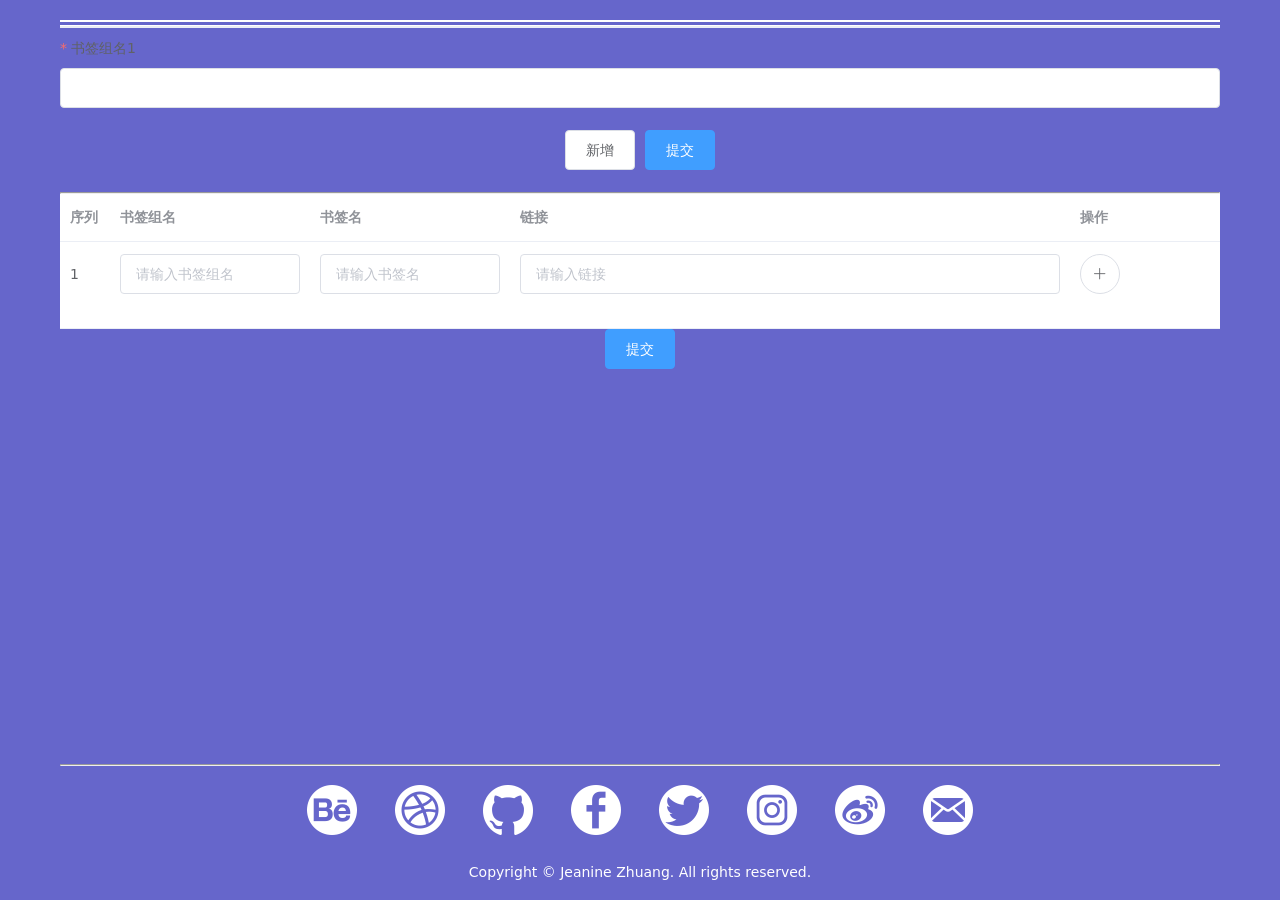
==== index.html @ 986c09df "测试" ====
<!DOCTYPE html><html lang="en"><head><meta charset="utf-8"><meta http-equiv="X-UA-Compatible" content="IE=edge"><meta name="viewport" content="width=device-width,initial-scale=1"><link rel="icon" href="/favicon.ico"><title>blog</title><link href="/assets/css/Bookmarks.e97480b1.css" rel="prefetch"><link href="/assets/css/Header.23c37bf6.css" rel="prefetch"><link href="/assets/js/Bookmarks.83405355.js" rel="prefetch"><link href="/assets/js/DRN.3aeee21d.js" rel="prefetch"><link href="/assets/js/Footer.723e4411.js" rel="prefetch"><link href="/assets/js/Header.25386e02.js" rel="prefetch"><link href="/assets/js/about.9fe8a059.js" rel="prefetch"><link href="/assets/js/home.699d8db3.js" rel="prefetch"><link href="/assets/css/app.d592777a.css" rel="preload" as="style"><link href="/assets/css/chunk-vendors.95cea058.css" rel="preload" as="style"><link href="/assets/js/app.d646a9f7.js" rel="preload" as="script"><link href="/assets/js/chunk-vendors.d3defea6.js" rel="preload" as="script"><link href="/assets/css/chunk-vendors.95cea058.css" rel="stylesheet"><link href="/assets/css/app.d592777a.css" rel="stylesheet"></head><body><noscript><strong>We're sorry but blog doesn't work properly without JavaScript enabled. Please enable it to continue.</strong></noscript><div id="app"></div><script src="/assets/js/chunk-vendors.d3defea6.js"></script><script src="/assets/js/app.d646a9f7.js"></script></body></html>
---- assets/css/Bookmarks.e97480b1.css ----
.el-collapse[data-v-10d72806] .el-collapse-item__header,.el-collapse[data-v-10d72806] .el-collapse-item__wrap{background:no-repeat}.el-collapse[data-v-10d72806] .el-collapse-item__header{color:#222;display:block;font-size:1.5em;-webkit-margin-before:1em;margin-block-start:1em;-webkit-margin-after:1em;margin-block-end:1em;-webkit-margin-start:0;margin-inline-start:0;-webkit-margin-end:0;margin-inline-end:0;font-weight:700;border-bottom:none}.bookmarks-btn[data-v-10d72806]{border:1px solid;background-color:hsla(0,0%,100%,.2);font-size:1.25em;padding:10px 20px;display:inline-block;border-radius:4px;color:#fff;transition:background-color .5s;-moz-transition:background-color .5s;-webkit-transition:background-color .5s;-o-transition:background-color .5s}.bookmarks-btn[data-v-10d72806]:hover{background-color:#ffbe6a}.bookmarks-btn[data-v-10d72806]:active{background-color:#323264}
---- assets/css/app.d592777a.css ----
*{margin:0;padding:0}body{background-color:#6666cb;text-align:center;width:1200px;margin:0 auto;font-family:Helvetica Neue,Luxi Sans,DejaVu Sans,Tahoma,Hiragino Sans GB,Microsoft Yahei,"sans-serif"}#app,.el-container,body,html{height:100%}h1{display:block;font-size:2em;padding:.67em 0;font-weight:700}h1,h3{color:#222}a{text-decoration:none;margin-left:6px;margin-right:6px}a:link,a:visited{color:#fff}a:hover{color:#6ecc52}#link{width:704px;height:68px;margin:10px auto}#h11{height:3px;border-top:2px solid #fff;border-bottom:1px solid #fff;border-left:none;border-right:none}#h22{height:2px;border:1px solid #fff;border-left:none;border-right:none;margin-top:14px;margin-bottom:0}#copyright{margin:20px auto;color:#fff;font-size:14px}#copyright,.icon{text-align:center}.icon{position:relative;float:left;margin:0 auto}.link1{background-position:-544px 0}.link1,.link1:hover{background-image:url(../../assets/img/group-link.7702bdb1.png);width:68px;height:68px;margin:0 10px}.link1:hover{background-position:-544px -68px}.link2{background-position:-68px 0}.link2,.link2:hover{background-image:url(../../assets/img/group-link.7702bdb1.png);width:68px;height:68px;margin:0 10px}.link2:hover{background-position:-68px -68px}.link3{background-position:-136px 0}.link3,.link3:hover{background-image:url(../../assets/img/group-link.7702bdb1.png);width:68px;height:68px;margin:0 10px}.link3:hover{background-position:-136px -68px}.link4{background-position:-204px 0}.link4,.link4:hover{background-image:url(../../assets/img/group-link.7702bdb1.png);width:68px;height:68px;margin:0 10px}.link4:hover{background-position:-204px -68px}.link5{background-position:-272px 0}.link5,.link5:hover{background-image:url(../../assets/img/group-link.7702bdb1.png);width:68px;height:68px;margin:0 10px}.link5:hover{background-position:-272px -68px}.link6{background-position:-340px 0}.link6,.link6:hover{background-image:url(../../assets/img/group-link.7702bdb1.png);width:68px;height:68px;margin:0 10px}.link6:hover{background-position:-340px -68px}.link7{background-position:-408px 0}.link7,.link7:hover{background-image:url(../../assets/img/group-link.7702bdb1.png);width:68px;height:68px;margin:0 10px}.link7:hover{background-position:-408px -68px}.link8{background-position:-476px 0}.link8,.link8:hover{background-image:url(../../assets/img/group-link.7702bdb1.png);width:68px;height:68px;margin:0 10px}.link8:hover{background-position:-476px -68px}#app .el-main{overflow:inherit}
---- assets/css/chunk-vendors.95cea058.css ----
.el-pagination--small .arrow.disabled,.el-table--hidden,.el-table .hidden-columns,.el-table td.is-hidden>*,.el-table th.is-hidden>*{visibility:hidden}.el-input__suffix,.el-tree.is-dragging .el-tree-node__content *{pointer-events:none}.el-dropdown .el-dropdown-selfdefine:focus:active,.el-dropdown .el-dropdown-selfdefine:focus:not(.focusing),.el-message__closeBtn:focus,.el-message__content:focus,.el-popover:focus,.el-popover:focus:active,.el-popover__reference:focus:hover,.el-popover__reference:focus:not(.focusing),.el-rate:active,.el-rate:focus,.el-tooltip:focus:hover,.el-tooltip:focus:not(.focusing),.el-upload-list__item.is-success:active,.el-upload-list__item.is-success:not(.focusing):focus{outline-width:0}@font-face{font-family:element-icons;src:url(../../assets/fonts/element-icons.535877f5.woff) format("woff"),url(../../assets/fonts/element-icons.732389de.ttf) format("truetype");font-weight:400;font-display:"auto";font-style:normal}[class*=" el-icon-"],[class^=el-icon-]{font-family:element-icons!important;speak:none;font-style:normal;font-weight:400;font-variant:normal;text-transform:none;line-height:1;vertical-align:baseline;display:inline-block;-webkit-font-smoothing:antialiased;-moz-osx-font-smoothing:grayscale}.el-icon-ice-cream-round:before{content:"\e6a0"}.el-icon-ice-cream-square:before{content:"\e6a3"}.el-icon-lollipop:before{content:"\e6a4"}.el-icon-potato-strips:before{content:"\e6a5"}.el-icon-milk-tea:before{content:"\e6a6"}.el-icon-ice-drink:before{content:"\e6a7"}.el-icon-ice-tea:before{content:"\e6a9"}.el-icon-coffee:before{content:"\e6aa"}.el-icon-orange:before{content:"\e6ab"}.el-icon-pear:before{content:"\e6ac"}.el-icon-apple:before{content:"\e6ad"}.el-icon-cherry:before{content:"\e6ae"}.el-icon-watermelon:before{content:"\e6af"}.el-icon-grape:before{content:"\e6b0"}.el-icon-refrigerator:before{content:"\e6b1"}.el-icon-goblet-square-full:before{content:"\e6b2"}.el-icon-goblet-square:before{content:"\e6b3"}.el-icon-goblet-full:before{content:"\e6b4"}.el-icon-goblet:before{content:"\e6b5"}.el-icon-cold-drink:before{content:"\e6b6"}.el-icon-coffee-cup:before{content:"\e6b8"}.el-icon-water-cup:before{content:"\e6b9"}.el-icon-hot-water:before{content:"\e6ba"}.el-icon-ice-cream:before{content:"\e6bb"}.el-icon-dessert:before{content:"\e6bc"}.el-icon-sugar:before{content:"\e6bd"}.el-icon-tableware:before{content:"\e6be"}.el-icon-burger:before{content:"\e6bf"}.el-icon-knife-fork:before{content:"\e6c1"}.el-icon-fork-spoon:before{content:"\e6c2"}.el-icon-chicken:before{content:"\e6c3"}.el-icon-food:before{content:"\e6c4"}.el-icon-dish-1:before{content:"\e6c5"}.el-icon-dish:before{content:"\e6c6"}.el-icon-moon-night:before{content:"\e6ee"}.el-icon-moon:before{content:"\e6f0"}.el-icon-cloudy-and-sunny:before{content:"\e6f1"}.el-icon-partly-cloudy:before{content:"\e6f2"}.el-icon-cloudy:before{content:"\e6f3"}.el-icon-sunny:before{content:"\e6f6"}.el-icon-sunset:before{content:"\e6f7"}.el-icon-sunrise-1:before{content:"\e6f8"}.el-icon-sunrise:before{content:"\e6f9"}.el-icon-heavy-rain:before{content:"\e6fa"}.el-icon-lightning:before{content:"\e6fb"}.el-icon-light-rain:before{content:"\e6fc"}.el-icon-wind-power:before{content:"\e6fd"}.el-icon-baseball:before{content:"\e712"}.el-icon-soccer:before{content:"\e713"}.el-icon-football:before{content:"\e715"}.el-icon-basketball:before{content:"\e716"}.el-icon-ship:before{content:"\e73f"}.el-icon-truck:before{content:"\e740"}.el-icon-bicycle:before{content:"\e741"}.el-icon-mobile-phone:before{content:"\e6d3"}.el-icon-service:before{content:"\e6d4"}.el-icon-key:before{content:"\e6e2"}.el-icon-unlock:before{content:"\e6e4"}.el-icon-lock:before{content:"\e6e5"}.el-icon-watch:before{content:"\e6fe"}.el-icon-watch-1:before{content:"\e6ff"}.el-icon-timer:before{content:"\e702"}.el-icon-alarm-clock:before{content:"\e703"}.el-icon-map-location:before{content:"\e704"}.el-icon-delete-location:before{content:"\e705"}.el-icon-add-location:before{content:"\e706"}.el-icon-location-information:before{content:"\e707"}.el-icon-location-outline:before{content:"\e708"}.el-icon-location:before{content:"\e79e"}.el-icon-place:before{content:"\e709"}.el-icon-discover:before{content:"\e70a"}.el-icon-first-aid-kit:before{content:"\e70b"}.el-icon-trophy-1:before{content:"\e70c"}.el-icon-trophy:before{content:"\e70d"}.el-icon-medal:before{content:"\e70e"}.el-icon-medal-1:before{content:"\e70f"}.el-icon-stopwatch:before{content:"\e710"}.el-icon-mic:before{content:"\e711"}.el-icon-copy-document:before{content:"\e718"}.el-icon-full-screen:before{content:"\e719"}.el-icon-switch-button:before{content:"\e71b"}.el-icon-aim:before{content:"\e71c"}.el-icon-crop:before{content:"\e71d"}.el-icon-odometer:before{content:"\e71e"}.el-icon-time:before{content:"\e71f"}.el-icon-bangzhu:before{content:"\e724"}.el-icon-close-notification:before{content:"\e726"}.el-icon-microphone:before{content:"\e727"}.el-icon-turn-off-microphone:before{content:"\e728"}.el-icon-position:before{content:"\e729"}.el-icon-postcard:before{content:"\e72a"}.el-icon-message:before{content:"\e72b"}.el-icon-chat-line-square:before{content:"\e72d"}.el-icon-chat-dot-square:before{content:"\e72e"}.el-icon-chat-dot-round:before{content:"\e72f"}.el-icon-chat-square:before{content:"\e730"}.el-icon-chat-line-round:before{content:"\e731"}.el-icon-chat-round:before{content:"\e732"}.el-icon-set-up:before{content:"\e733"}.el-icon-turn-off:before{content:"\e734"}.el-icon-open:before{content:"\e735"}.el-icon-connection:before{content:"\e736"}.el-icon-link:before{content:"\e737"}.el-icon-cpu:before{content:"\e738"}.el-icon-thumb:before{content:"\e739"}.el-icon-female:before{content:"\e73a"}.el-icon-male:before{content:"\e73b"}.el-icon-guide:before{content:"\e73c"}.el-icon-news:before{content:"\e73e"}.el-icon-price-tag:before{content:"\e744"}.el-icon-discount:before{content:"\e745"}.el-icon-wallet:before{content:"\e747"}.el-icon-coin:before{content:"\e748"}.el-icon-money:before{content:"\e749"}.el-icon-bank-card:before{content:"\e74a"}.el-icon-box:before{content:"\e74b"}.el-icon-present:before{content:"\e74c"}.el-icon-sell:before{content:"\e6d5"}.el-icon-sold-out:before{content:"\e6d6"}.el-icon-shopping-bag-2:before{content:"\e74d"}.el-icon-shopping-bag-1:before{content:"\e74e"}.el-icon-shopping-cart-2:before{content:"\e74f"}.el-icon-shopping-cart-1:before{content:"\e750"}.el-icon-shopping-cart-full:before{content:"\e751"}.el-icon-smoking:before{content:"\e752"}.el-icon-no-smoking:before{content:"\e753"}.el-icon-house:before{content:"\e754"}.el-icon-table-lamp:before{content:"\e755"}.el-icon-school:before{content:"\e756"}.el-icon-office-building:before{content:"\e757"}.el-icon-toilet-paper:before{content:"\e758"}.el-icon-notebook-2:before{content:"\e759"}.el-icon-notebook-1:before{content:"\e75a"}.el-icon-files:before{content:"\e75b"}.el-icon-collection:before{content:"\e75c"}.el-icon-receiving:before{content:"\e75d"}.el-icon-suitcase-1:before{content:"\e760"}.el-icon-suitcase:before{content:"\e761"}.el-icon-film:before{content:"\e763"}.el-icon-collection-tag:before{content:"\e765"}.el-icon-data-analysis:before{content:"\e766"}.el-icon-pie-chart:before{content:"\e767"}.el-icon-data-board:before{content:"\e768"}.el-icon-data-line:before{content:"\e76d"}.el-icon-reading:before{content:"\e769"}.el-icon-magic-stick:before{content:"\e76a"}.el-icon-coordinate:before{content:"\e76b"}.el-icon-mouse:before{content:"\e76c"}.el-icon-brush:before{content:"\e76e"}.el-icon-headset:before{content:"\e76f"}.el-icon-umbrella:before{content:"\e770"}.el-icon-scissors:before{content:"\e771"}.el-icon-mobile:before{content:"\e773"}.el-icon-attract:before{content:"\e774"}.el-icon-monitor:before{content:"\e775"}.el-icon-search:before{content:"\e778"}.el-icon-takeaway-box:before{content:"\e77a"}.el-icon-paperclip:before{content:"\e77d"}.el-icon-printer:before{content:"\e77e"}.el-icon-document-add:before{content:"\e782"}.el-icon-document:before{content:"\e785"}.el-icon-document-checked:before{content:"\e786"}.el-icon-document-copy:before{content:"\e787"}.el-icon-document-delete:before{content:"\e788"}.el-icon-document-remove:before{content:"\e789"}.el-icon-tickets:before{content:"\e78b"}.el-icon-folder-checked:before{content:"\e77f"}.el-icon-folder-delete:before{content:"\e780"}.el-icon-folder-remove:before{content:"\e781"}.el-icon-folder-add:before{content:"\e783"}.el-icon-folder-opened:before{content:"\e784"}.el-icon-folder:before{content:"\e78a"}.el-icon-edit-outline:before{content:"\e764"}.el-icon-edit:before{content:"\e78c"}.el-icon-date:before{content:"\e78e"}.el-icon-c-scale-to-original:before{content:"\e7c6"}.el-icon-view:before{content:"\e6ce"}.el-icon-loading:before{content:"\e6cf"}.el-icon-rank:before{content:"\e6d1"}.el-icon-sort-down:before{content:"\e7c4"}.el-icon-sort-up:before{content:"\e7c5"}.el-icon-sort:before{content:"\e6d2"}.el-icon-finished:before{content:"\e6cd"}.el-icon-refresh-left:before{content:"\e6c7"}.el-icon-refresh-right:before{content:"\e6c8"}.el-icon-refresh:before{content:"\e6d0"}.el-icon-video-play:before{content:"\e7c0"}.el-icon-video-pause:before{content:"\e7c1"}.el-icon-d-arrow-right:before{content:"\e6dc"}.el-icon-d-arrow-left:before{content:"\e6dd"}.el-icon-arrow-up:before{content:"\e6e1"}.el-icon-arrow-down:before{content:"\e6df"}.el-icon-arrow-right:before{content:"\e6e0"}.el-icon-arrow-left:before{content:"\e6de"}.el-icon-top-right:before{content:"\e6e7"}.el-icon-top-left:before{content:"\e6e8"}.el-icon-top:before{content:"\e6e6"}.el-icon-bottom:before{content:"\e6eb"}.el-icon-right:before{content:"\e6e9"}.el-icon-back:before{content:"\e6ea"}.el-icon-bottom-right:before{content:"\e6ec"}.el-icon-bottom-left:before{content:"\e6ed"}.el-icon-caret-top:before{content:"\e78f"}.el-icon-caret-bottom:before{content:"\e790"}.el-icon-caret-right:before{content:"\e791"}.el-icon-caret-left:before{content:"\e792"}.el-icon-d-caret:before{content:"\e79a"}.el-icon-share:before{content:"\e793"}.el-icon-menu:before{content:"\e798"}.el-icon-s-grid:before{content:"\e7a6"}.el-icon-s-check:before{content:"\e7a7"}.el-icon-s-data:before{content:"\e7a8"}.el-icon-s-opportunity:before{content:"\e7aa"}.el-icon-s-custom:before{content:"\e7ab"}.el-icon-s-claim:before{content:"\e7ad"}.el-icon-s-finance:before{content:"\e7ae"}.el-icon-s-comment:before{content:"\e7af"}.el-icon-s-flag:before{content:"\e7b0"}.el-icon-s-marketing:before{content:"\e7b1"}.el-icon-s-shop:before{content:"\e7b4"}.el-icon-s-open:before{content:"\e7b5"}.el-icon-s-management:before{content:"\e7b6"}.el-icon-s-ticket:before{content:"\e7b7"}.el-icon-s-release:before{content:"\e7b8"}.el-icon-s-home:before{content:"\e7b9"}.el-icon-s-promotion:before{content:"\e7ba"}.el-icon-s-operation:before{content:"\e7bb"}.el-icon-s-unfold:before{content:"\e7bc"}.el-icon-s-fold:before{content:"\e7a9"}.el-icon-s-platform:before{content:"\e7bd"}.el-icon-s-order:before{content:"\e7be"}.el-icon-s-cooperation:before{content:"\e7bf"}.el-icon-bell:before{content:"\e725"}.el-icon-message-solid:before{content:"\e799"}.el-icon-video-camera:before{content:"\e772"}.el-icon-video-camera-solid:before{content:"\e796"}.el-icon-camera:before{content:"\e779"}.el-icon-camera-solid:before{content:"\e79b"}.el-icon-download:before{content:"\e77c"}.el-icon-upload2:before{content:"\e77b"}.el-icon-upload:before{content:"\e7c3"}.el-icon-picture-outline-round:before{content:"\e75f"}.el-icon-picture-outline:before{content:"\e75e"}.el-icon-picture:before{content:"\e79f"}.el-icon-close:before{content:"\e6db"}.el-icon-check:before{content:"\e6da"}.el-icon-plus:before{content:"\e6d9"}.el-icon-minus:before{content:"\e6d8"}.el-icon-help:before{content:"\e73d"}.el-icon-s-help:before{content:"\e7b3"}.el-icon-circle-close:before{content:"\e78d"}.el-icon-circle-check:before{content:"\e720"}.el-icon-circle-plus-outline:before{content:"\e723"}.el-icon-remove-outline:before{content:"\e722"}.el-icon-zoom-out:before{content:"\e776"}.el-icon-zoom-in:before{content:"\e777"}.el-icon-error:before{content:"\e79d"}.el-icon-success:before{content:"\e79c"}.el-icon-circle-plus:before{content:"\e7a0"}.el-icon-remove:before{content:"\e7a2"}.el-icon-info:before{content:"\e7a1"}.el-icon-question:before{content:"\e7a4"}.el-icon-warning-outline:before{content:"\e6c9"}.el-icon-warning:before{content:"\e7a3"}.el-icon-goods:before{content:"\e7c2"}.el-icon-s-goods:before{content:"\e7b2"}.el-icon-star-off:before{content:"\e717"}.el-icon-star-on:before{content:"\e797"}.el-icon-more-outline:before{content:"\e6cc"}.el-icon-more:before{content:"\e794"}.el-icon-phone-outline:before{content:"\e6cb"}.el-icon-phone:before{content:"\e795"}.el-icon-user:before{content:"\e6e3"}.el-icon-user-solid:before{content:"\e7a5"}.el-icon-setting:before{content:"\e6ca"}.el-icon-s-tools:before{content:"\e7ac"}.el-icon-delete:before{content:"\e6d7"}.el-icon-delete-solid:before{content:"\e7c9"}.el-icon-eleme:before{content:"\e7c7"}.el-icon-platform-eleme:before{content:"\e7ca"}.el-icon-loading{-webkit-animation:rotating 2s linear infinite;animation:rotating 2s linear infinite}.el-icon--right{margin-left:5px}.el-icon--left{margin-right:5px}@-webkit-keyframes rotating{0%{transform:rotate(0)}to{transform:rotate(1turn)}}@keyframes rotating{0%{transform:rotate(0)}to{transform:rotate(1turn)}}.el-pagination{white-space:nowrap;padding:2px 5px;color:#303133;font-weight:700}.el-pagination:after,.el-pagination:before{display:table;content:""}.el-pagination:after{clear:both}.el-pagination button,.el-pagination span:not([class*=suffix]){display:inline-block;font-size:13px;min-width:35.5px;height:28px;line-height:28px;vertical-align:top;box-sizing:border-box}.el-pagination .el-input__inner{text-align:center;-moz-appearance:textfield;line-height:normal}.el-pagination .el-input__suffix{right:0;transform:scale(.8)}.el-pagination .el-select .el-input{width:100px;margin:0 5px}.el-pagination .el-select .el-input .el-input__inner{padding-right:25px;border-radius:3px}.el-pagination button{border:none;padding:0 6px;background:0 0}.el-pagination button:focus{outline:0}.el-pagination button:hover{color:#409eff}.el-pagination button:disabled{color:#c0c4cc;background-color:#fff;cursor:not-allowed}.el-pagination .btn-next,.el-pagination .btn-prev{background:50% no-repeat #fff;background-size:16px;cursor:pointer;margin:0;color:#303133}.el-pagination .btn-next .el-icon,.el-pagination .btn-prev .el-icon{display:block;font-size:12px;font-weight:700}.el-pagination .btn-prev{padding-right:12px}.el-pagination .btn-next{padding-left:12px}.el-pagination .el-pager li.disabled{color:#c0c4cc;cursor:not-allowed}.el-pager li,.el-pager li.btn-quicknext:hover,.el-pager li.btn-quickprev:hover{cursor:pointer}.el-pagination--small .btn-next,.el-pagination--small .btn-prev,.el-pagination--small .el-pager li,.el-pagination--small .el-pager li.btn-quicknext,.el-pagination--small .el-pager li.btn-quickprev,.el-pagination--small .el-pager li:last-child{border-color:transparent;font-size:12px;line-height:22px;height:22px;min-width:22px}.el-pagination--small .more:before,.el-pagination--small li.more:before{line-height:24px}.el-pagination--small button,.el-pagination--small span:not([class*=suffix]){height:22px;line-height:22px}.el-pagination--small .el-pagination__editor,.el-pagination--small .el-pagination__editor.el-input .el-input__inner{height:22px}.el-pagination__sizes{margin:0 10px 0 0;font-weight:400;color:#606266}.el-pagination__sizes .el-input .el-input__inner{font-size:13px;padding-left:8px}.el-pagination__sizes .el-input .el-input__inner:hover{border-color:#409eff}.el-pagination__total{margin-right:10px;font-weight:400;color:#606266}.el-pagination__jump{margin-left:24px;font-weight:400;color:#606266}.el-pagination__jump .el-input__inner{padding:0 3px}.el-pagination__rightwrapper{float:right}.el-pagination__editor{line-height:18px;padding:0 2px;height:28px;text-align:center;margin:0 2px;box-sizing:border-box;border-radius:3px}.el-pager,.el-pagination.is-background .btn-next,.el-pagination.is-background .btn-prev{padding:0}.el-pagination__editor.el-input{width:50px}.el-pagination__editor.el-input .el-input__inner{height:28px}.el-pagination__editor .el-input__inner::-webkit-inner-spin-button,.el-pagination__editor .el-input__inner::-webkit-outer-spin-button{-webkit-appearance:none;margin:0}.el-pagination.is-background .btn-next,.el-pagination.is-background .btn-prev,.el-pagination.is-background .el-pager li{margin:0 5px;background-color:#f4f4f5;color:#606266;min-width:30px;border-radius:2px}.el-pagination.is-background .btn-next.disabled,.el-pagination.is-background .btn-next:disabled,.el-pagination.is-background .btn-prev.disabled,.el-pagination.is-background .btn-prev:disabled,.el-pagination.is-background .el-pager li.disabled{color:#c0c4cc}.el-pagination.is-background .el-pager li:not(.disabled):hover{color:#409eff}.el-pagination.is-background .el-pager li:not(.disabled).active{background-color:#409eff;color:#fff}.el-dialog,.el-pager li{background:#fff;-webkit-box-sizing:border-box}.el-pagination.is-background.el-pagination--small .btn-next,.el-pagination.is-background.el-pagination--small .btn-prev,.el-pagination.is-background.el-pagination--small .el-pager li{margin:0 3px;min-width:22px}.el-pager,.el-pager li{vertical-align:top;margin:0;display:inline-block}.el-pager{-ms-user-select:none;user-select:none;list-style:none;font-size:0}.el-date-table,.el-pager,.el-table th{-webkit-user-select:none;-moz-user-select:none}.el-pager .more:before{line-height:30px}.el-pager li{padding:0 4px;font-size:13px;min-width:35.5px;height:28px;line-height:28px;box-sizing:border-box;text-align:center}.el-menu--collapse .el-menu .el-submenu,.el-menu--popup{min-width:200px}.el-pager li.btn-quicknext,.el-pager li.btn-quickprev{line-height:28px;color:#303133}.el-pager li.btn-quicknext.disabled,.el-pager li.btn-quickprev.disabled{color:#c0c4cc}.el-pager li.active+li{border-left:0}.el-pager li:hover{color:#409eff}.el-pager li.active{color:#409eff;cursor:default}@-webkit-keyframes v-modal-in{0%{opacity:0}}@-webkit-keyframes v-modal-out{to{opacity:0}}.el-dialog{position:relative;margin:0 auto 50px;border-radius:2px;box-shadow:0 1px 3px rgba(0,0,0,.3);box-sizing:border-box;width:50%}.el-dialog.is-fullscreen{width:100%;margin-top:0;margin-bottom:0;height:100%;overflow:auto}.el-dialog__wrapper{position:fixed;top:0;right:0;bottom:0;left:0;overflow:auto;margin:0}.el-dialog__header{padding:20px 20px 10px}.el-dialog__headerbtn{position:absolute;top:20px;right:20px;padding:0;background:0 0;border:none;outline:0;cursor:pointer;font-size:16px}.el-dialog__headerbtn .el-dialog__close{color:#909399}.el-dialog__headerbtn:focus .el-dialog__close,.el-dialog__headerbtn:hover .el-dialog__close{color:#409eff}.el-dialog__title{line-height:24px;font-size:18px;color:#303133}.el-dialog__body{padding:30px 20px;color:#606266;font-size:14px;word-break:break-all}.el-dialog__footer{padding:10px 20px 20px;text-align:right;box-sizing:border-box}.el-dialog--center{text-align:center}.el-dialog--center .el-dialog__body{text-align:initial;padding:25px 25px 30px}.el-dialog--center .el-dialog__footer{text-align:inherit}.dialog-fade-enter-active{-webkit-animation:dialog-fade-in .3s;animation:dialog-fade-in .3s}.dialog-fade-leave-active{-webkit-animation:dialog-fade-out .3s;animation:dialog-fade-out .3s}@-webkit-keyframes dialog-fade-in{0%{transform:translate3d(0,-20px,0);opacity:0}to{transform:translateZ(0);opacity:1}}@keyframes dialog-fade-in{0%{transform:translate3d(0,-20px,0);opacity:0}to{transform:translateZ(0);opacity:1}}@-webkit-keyframes dialog-fade-out{0%{transform:translateZ(0);opacity:1}to{transform:translate3d(0,-20px,0);opacity:0}}@keyframes dialog-fade-out{0%{transform:translateZ(0);opacity:1}to{transform:translate3d(0,-20px,0);opacity:0}}.el-autocomplete{position:relative;display:inline-block}.el-autocomplete-suggestion{margin:5px 0;box-shadow:0 2px 12px 0 rgba(0,0,0,.1);border-radius:4px;border:1px solid #e4e7ed;box-sizing:border-box;background-color:#fff}.el-dropdown-menu,.el-menu--collapse .el-submenu .el-menu{z-index:10;-webkit-box-shadow:0 2px 12px 0 rgba(0,0,0,.1)}.el-autocomplete-suggestion__wrap{max-height:280px;padding:10px 0;box-sizing:border-box}.el-autocomplete-suggestion__list{margin:0;padding:0}.el-autocomplete-suggestion li{padding:0 20px;margin:0;line-height:34px;cursor:pointer;color:#606266;font-size:14px;list-style:none;white-space:nowrap;overflow:hidden;text-overflow:ellipsis}.el-autocomplete-suggestion li.highlighted,.el-autocomplete-suggestion li:hover{background-color:#f5f7fa}.el-autocomplete-suggestion li.divider{margin-top:6px;border-top:1px solid #000}.el-autocomplete-suggestion li.divider:last-child{margin-bottom:-6px}.el-autocomplete-suggestion.is-loading li{text-align:center;height:100px;line-height:100px;font-size:20px;color:#999}.el-autocomplete-suggestion.is-loading li:after{display:inline-block;content:"";height:100%;vertical-align:middle}.el-autocomplete-suggestion.is-loading li:hover{background-color:#fff}.el-autocomplete-suggestion.is-loading .el-icon-loading{vertical-align:middle}.el-dropdown{display:inline-block;position:relative;color:#606266;font-size:14px}.el-dropdown .el-button-group{display:block}.el-dropdown .el-button-group .el-button{float:none}.el-dropdown .el-dropdown__caret-button{padding-left:5px;padding-right:5px;position:relative;border-left:none}.el-dropdown .el-dropdown__caret-button:before{content:"";position:absolute;display:block;width:1px;top:5px;bottom:5px;left:0;background:hsla(0,0%,100%,.5)}.el-dropdown .el-dropdown__caret-button.el-button--default:before{background:rgba(220,223,230,.5)}.el-dropdown .el-dropdown__caret-button:hover:before{top:0;bottom:0}.el-dropdown .el-dropdown__caret-button .el-dropdown__icon{padding-left:0}.el-dropdown__icon{font-size:12px;margin:0 3px}.el-dropdown-menu{position:absolute;top:0;left:0;padding:10px 0;margin:5px 0;background-color:#fff;border:1px solid #ebeef5;border-radius:4px;box-shadow:0 2px 12px 0 rgba(0,0,0,.1)}.el-dropdown-menu__item{list-style:none;line-height:36px;padding:0 20px;margin:0;font-size:14px;color:#606266;cursor:pointer;outline:0}.el-dropdown-menu__item:focus,.el-dropdown-menu__item:not(.is-disabled):hover{background-color:#ecf5ff;color:#66b1ff}.el-dropdown-menu__item i{margin-right:5px}.el-dropdown-menu__item--divided{position:relative;margin-top:6px;border-top:1px solid #ebeef5}.el-dropdown-menu__item--divided:before{content:"";height:6px;display:block;margin:0 -20px;background-color:#fff}.el-dropdown-menu__item.is-disabled{cursor:default;color:#bbb;pointer-events:none}.el-dropdown-menu--medium{padding:6px 0}.el-dropdown-menu--medium .el-dropdown-menu__item{line-height:30px;padding:0 17px;font-size:14px}.el-dropdown-menu--medium .el-dropdown-menu__item.el-dropdown-menu__item--divided{margin-top:6px}.el-dropdown-menu--medium .el-dropdown-menu__item.el-dropdown-menu__item--divided:before{height:6px;margin:0 -17px}.el-dropdown-menu--small{padding:6px 0}.el-dropdown-menu--small .el-dropdown-menu__item{line-height:27px;padding:0 15px;font-size:13px}.el-dropdown-menu--small .el-dropdown-menu__item.el-dropdown-menu__item--divided{margin-top:4px}.el-dropdown-menu--small .el-dropdown-menu__item.el-dropdown-menu__item--divided:before{height:4px;margin:0 -15px}.el-dropdown-menu--mini{padding:3px 0}.el-dropdown-menu--mini .el-dropdown-menu__item{line-height:24px;padding:0 10px;font-size:12px}.el-dropdown-menu--mini .el-dropdown-menu__item.el-dropdown-menu__item--divided{margin-top:3px}.el-dropdown-menu--mini .el-dropdown-menu__item.el-dropdown-menu__item--divided:before{height:3px;margin:0 -10px}.el-menu{border-right:1px solid #e6e6e6;list-style:none;position:relative;margin:0;padding-left:0}.el-menu,.el-menu--horizontal>.el-menu-item:not(.is-disabled):focus,.el-menu--horizontal>.el-menu-item:not(.is-disabled):hover,.el-menu--horizontal>.el-submenu .el-submenu__title:hover{background-color:#fff}.el-menu:after,.el-menu:before{display:table;content:""}.el-menu:after{clear:both}.el-menu.el-menu--horizontal{border-bottom:1px solid #e6e6e6}.el-menu--horizontal{border-right:none}.el-menu--horizontal>.el-menu-item{float:left;height:60px;line-height:60px;margin:0;border-bottom:2px solid transparent;color:#909399}.el-menu--horizontal>.el-menu-item a,.el-menu--horizontal>.el-menu-item a:hover{color:inherit}.el-menu--horizontal>.el-submenu{float:left}.el-menu--horizontal>.el-submenu:focus,.el-menu--horizontal>.el-submenu:hover{outline:0}.el-menu--horizontal>.el-submenu:focus .el-submenu__title,.el-menu--horizontal>.el-submenu:hover .el-submenu__title{color:#303133}.el-menu--horizontal>.el-submenu.is-active .el-submenu__title{border-bottom:2px solid #409eff;color:#303133}.el-menu--horizontal>.el-submenu .el-submenu__title{height:60px;line-height:60px;border-bottom:2px solid transparent;color:#909399}.el-menu--horizontal>.el-submenu .el-submenu__icon-arrow{position:static;vertical-align:middle;margin-left:8px;margin-top:-3px}.el-menu--horizontal .el-menu .el-menu-item,.el-menu--horizontal .el-menu .el-submenu__title{background-color:#fff;float:none;height:36px;line-height:36px;padding:0 10px;color:#909399}.el-menu--horizontal .el-menu .el-menu-item.is-active,.el-menu--horizontal .el-menu .el-submenu.is-active>.el-submenu__title{color:#303133}.el-menu--horizontal .el-menu-item:not(.is-disabled):focus,.el-menu--horizontal .el-menu-item:not(.is-disabled):hover{outline:0;color:#303133}.el-menu--horizontal>.el-menu-item.is-active{border-bottom:2px solid #409eff;color:#303133}.el-menu--collapse{width:64px}.el-menu--collapse>.el-menu-item [class^=el-icon-],.el-menu--collapse>.el-submenu>.el-submenu__title [class^=el-icon-]{margin:0;vertical-align:middle;width:24px;text-align:center}.el-menu--collapse>.el-menu-item .el-submenu__icon-arrow,.el-menu--collapse>.el-submenu>.el-submenu__title .el-submenu__icon-arrow{display:none}.el-menu--collapse>.el-menu-item span,.el-menu--collapse>.el-submenu>.el-submenu__title span{height:0;width:0;overflow:hidden;visibility:hidden;display:inline-block}.el-menu--collapse>.el-menu-item.is-active i{color:inherit}.el-menu--collapse .el-submenu{position:relative}.el-menu--collapse .el-submenu .el-menu{position:absolute;margin-left:5px;top:0;left:100%;border:1px solid #e4e7ed;border-radius:2px;box-shadow:0 2px 12px 0 rgba(0,0,0,.1)}.el-menu-item,.el-submenu__title{height:56px;line-height:56px;position:relative;-webkit-box-sizing:border-box;white-space:nowrap;list-style:none}.el-menu--collapse .el-submenu.is-opened>.el-submenu__title .el-submenu__icon-arrow{transform:none}.el-menu--popup{z-index:100;border:none;padding:5px 0;border-radius:2px;box-shadow:0 2px 12px 0 rgba(0,0,0,.1)}.el-menu--popup-bottom-start{margin-top:5px}.el-menu--popup-right-start{margin-left:5px;margin-right:5px}.el-menu-item{font-size:14px;color:#303133;padding:0 20px;cursor:pointer;transition:border-color .3s,background-color .3s,color .3s;box-sizing:border-box}.el-menu-item *{vertical-align:middle}.el-menu-item i{color:#909399}.el-menu-item:focus,.el-menu-item:hover{outline:0;background-color:#ecf5ff}.el-menu-item.is-disabled{opacity:.25;cursor:not-allowed;background:0 0!important}.el-menu-item [class^=el-icon-]{margin-right:5px;width:24px;text-align:center;font-size:18px;vertical-align:middle}.el-menu-item.is-active{color:#409eff}.el-menu-item.is-active i{color:inherit}.el-submenu{list-style:none;margin:0;padding-left:0}.el-submenu__title{font-size:14px;color:#303133;padding:0 20px;cursor:pointer;transition:border-color .3s,background-color .3s,color .3s;box-sizing:border-box}.el-submenu__title *{vertical-align:middle}.el-submenu__title i{color:#909399}.el-submenu__title:focus,.el-submenu__title:hover{outline:0;background-color:#ecf5ff}.el-submenu__title.is-disabled{opacity:.25;cursor:not-allowed;background:0 0!important}.el-submenu__title:hover{background-color:#ecf5ff}.el-submenu .el-menu{border:none}.el-submenu .el-menu-item{height:50px;line-height:50px;padding:0 45px;min-width:200px}.el-submenu__icon-arrow{position:absolute;top:50%;right:20px;margin-top:-7px;transition:transform .3s;font-size:12px}.el-submenu.is-active .el-submenu__title{border-bottom-color:#409eff}.el-submenu.is-opened>.el-submenu__title .el-submenu__icon-arrow{transform:rotate(180deg)}.el-submenu.is-disabled .el-menu-item,.el-submenu.is-disabled .el-submenu__title{opacity:.25;cursor:not-allowed;background:0 0!important}.el-submenu [class^=el-icon-]{vertical-align:middle;margin-right:5px;width:24px;text-align:center;font-size:18px}.el-menu-item-group>ul{padding:0}.el-menu-item-group__title{padding:7px 0 7px 20px;line-height:normal;font-size:12px;color:#909399}.el-radio-button__inner,.el-radio-group{display:inline-block;line-height:1;vertical-align:middle}.horizontal-collapse-transition .el-submenu__title .el-submenu__icon-arrow{transition:.2s;opacity:0}.el-radio-group{font-size:0}.el-radio-button{position:relative;display:inline-block;outline:0}.el-radio-button__inner{white-space:nowrap;background:#fff;border:1px solid #dcdfe6;font-weight:500;border-left:0;color:#606266;-webkit-appearance:none;text-align:center;box-sizing:border-box;outline:0;margin:0;position:relative;cursor:pointer;transition:all .3s cubic-bezier(.645,.045,.355,1);padding:12px 20px;font-size:14px;border-radius:0}.el-radio-button__inner.is-round{padding:12px 20px}.el-radio-button__inner:hover{color:#409eff}.el-radio-button__inner [class*=el-icon-]{line-height:.9}.el-radio-button__inner [class*=el-icon-]+span{margin-left:5px}.el-radio-button:first-child .el-radio-button__inner{border-left:1px solid #dcdfe6;border-radius:4px 0 0 4px;box-shadow:none!important}.el-radio-button__orig-radio{opacity:0;outline:0;position:absolute;z-index:-1}.el-radio-button__orig-radio:checked+.el-radio-button__inner{color:#fff;background-color:#409eff;border-color:#409eff;box-shadow:-1px 0 0 0 #409eff}.el-radio-button__orig-radio:disabled+.el-radio-button__inner{color:#c0c4cc;cursor:not-allowed;background-image:none;background-color:#fff;border-color:#ebeef5;box-shadow:none}.el-radio-button__orig-radio:disabled:checked+.el-radio-button__inner{background-color:#f2f6fc}.el-radio-button:last-child .el-radio-button__inner{border-radius:0 4px 4px 0}.el-popover,.el-radio-button:first-child:last-child .el-radio-button__inner{border-radius:4px}.el-radio-button--medium .el-radio-button__inner{padding:10px 20px;font-size:14px;border-radius:0}.el-radio-button--medium .el-radio-button__inner.is-round{padding:10px 20px}.el-radio-button--small .el-radio-button__inner{padding:9px 15px;font-size:12px;border-radius:0}.el-radio-button--small .el-radio-button__inner.is-round{padding:9px 15px}.el-radio-button--mini .el-radio-button__inner{padding:7px 15px;font-size:12px;border-radius:0}.el-radio-button--mini .el-radio-button__inner.is-round{padding:7px 15px}.el-radio-button:focus:not(.is-focus):not(:active):not(.is-disabled){box-shadow:0 0 2px 2px #409eff}.el-switch{display:inline-flex;align-items:center;position:relative;font-size:14px;line-height:20px;height:20px;vertical-align:middle}.el-switch__core,.el-switch__label{display:inline-block;cursor:pointer}.el-switch.is-disabled .el-switch__core,.el-switch.is-disabled .el-switch__label{cursor:not-allowed}.el-switch__label{transition:.2s;height:20px;font-size:14px;font-weight:500;vertical-align:middle;color:#303133}.el-switch__label.is-active{color:#409eff}.el-switch__label--left{margin-right:10px}.el-switch__label--right{margin-left:10px}.el-switch__label *{line-height:1;font-size:14px;display:inline-block}.el-switch__input{position:absolute;width:0;height:0;opacity:0;margin:0}.el-switch__core{margin:0;position:relative;width:40px;height:20px;border:1px solid #dcdfe6;outline:0;border-radius:10px;box-sizing:border-box;background:#dcdfe6;transition:border-color .3s,background-color .3s;vertical-align:middle}.el-switch__core:after{content:"";position:absolute;top:1px;left:1px;border-radius:100%;transition:all .3s;width:16px;height:16px;background-color:#fff}.el-switch.is-checked .el-switch__core{border-color:#409eff;background-color:#409eff}.el-switch.is-checked .el-switch__core:after{left:100%;margin-left:-17px}.el-switch.is-disabled{opacity:.6}.el-switch--wide .el-switch__label.el-switch__label--left span{left:10px}.el-switch--wide .el-switch__label.el-switch__label--right span{right:10px}.el-switch .label-fade-enter,.el-switch .label-fade-leave-active{opacity:0}.el-select-dropdown{position:absolute;z-index:1001;border:1px solid #e4e7ed;border-radius:4px;background-color:#fff;box-shadow:0 2px 12px 0 rgba(0,0,0,.1);box-sizing:border-box;margin:5px 0}.el-select-dropdown.is-multiple .el-select-dropdown__item.selected{color:#409eff;background-color:#fff}.el-select-dropdown.is-multiple .el-select-dropdown__item.selected.hover{background-color:#f5f7fa}.el-select-dropdown.is-multiple .el-select-dropdown__item.selected:after{position:absolute;right:20px;font-family:element-icons;content:"\e6da";font-size:12px;font-weight:700;-webkit-font-smoothing:antialiased;-moz-osx-font-smoothing:grayscale}.el-select-dropdown .el-scrollbar.is-empty .el-select-dropdown__list{padding:0}.el-select-dropdown__empty{padding:10px 0;margin:0;text-align:center;color:#999;font-size:14px}.el-select-dropdown__wrap{max-height:274px}.el-select-dropdown__list{list-style:none;padding:6px 0;margin:0;box-sizing:border-box}.el-select-dropdown__item{font-size:14px;padding:0 20px;position:relative;white-space:nowrap;overflow:hidden;text-overflow:ellipsis;color:#606266;height:34px;line-height:34px;box-sizing:border-box;cursor:pointer}.el-select-dropdown__item.is-disabled{color:#c0c4cc;cursor:not-allowed}.el-select-dropdown__item.is-disabled:hover{background-color:#fff}.el-select-dropdown__item.hover,.el-select-dropdown__item:hover{background-color:#f5f7fa}.el-select-dropdown__item.selected{color:#409eff;font-weight:700}.el-select-group{margin:0;padding:0}.el-select-group__wrap{position:relative;list-style:none;margin:0;padding:0}.el-select-group__wrap:not(:last-of-type){padding-bottom:24px}.el-select-group__wrap:not(:last-of-type):after{content:"";position:absolute;display:block;left:20px;right:20px;bottom:12px;height:1px;background:#e4e7ed}.el-select-group__title{padding-left:20px;font-size:12px;color:#909399;line-height:30px}.el-select-group .el-select-dropdown__item{padding-left:20px}.el-select{display:inline-block;position:relative}.el-select .el-select__tags>span{display:contents}.el-select:hover .el-input__inner{border-color:#c0c4cc}.el-select .el-input__inner{cursor:pointer;padding-right:35px}.el-select .el-input__inner:focus{border-color:#409eff}.el-select .el-input .el-select__caret{color:#c0c4cc;font-size:14px;transition:transform .3s;transform:rotate(180deg);cursor:pointer}.el-select .el-input .el-select__caret.is-reverse{transform:rotate(0)}.el-select .el-input .el-select__caret.is-show-close{font-size:14px;text-align:center;transform:rotate(180deg);border-radius:100%;color:#c0c4cc;transition:color .2s cubic-bezier(.645,.045,.355,1)}.el-select .el-input .el-select__caret.is-show-close:hover{color:#909399}.el-select .el-input.is-disabled .el-input__inner{cursor:not-allowed}.el-select .el-input.is-disabled .el-input__inner:hover{border-color:#e4e7ed}.el-select .el-input.is-focus .el-input__inner{border-color:#409eff}.el-select>.el-input{display:block}.el-select__input{border:none;outline:0;padding:0;margin-left:15px;color:#666;font-size:14px;-webkit-appearance:none;-moz-appearance:none;appearance:none;height:28px;background-color:transparent}.el-select__input.is-mini{height:14px}.el-select__close{cursor:pointer;position:absolute;top:8px;z-index:1000;right:25px;color:#c0c4cc;line-height:18px;font-size:14px}.el-select__close:hover{color:#909399}.el-select__tags{position:absolute;line-height:normal;white-space:normal;z-index:1;top:50%;transform:translateY(-50%);display:flex;align-items:center;flex-wrap:wrap}.el-select .el-tag__close{margin-top:-2px}.el-select .el-tag{box-sizing:border-box;border-color:transparent;margin:2px 0 2px 6px;background-color:#f0f2f5}.el-select .el-tag__close.el-icon-close{background-color:#c0c4cc;right:-7px;top:0;color:#fff}.el-select .el-tag__close.el-icon-close:hover{background-color:#909399}.el-table,.el-table__expanded-cell{background-color:#fff}.el-select .el-tag__close.el-icon-close:before{display:block;transform:translateY(.5px)}.el-table{position:relative;overflow:hidden;box-sizing:border-box;flex:1;width:100%;max-width:100%;font-size:14px;color:#606266}.el-table--mini,.el-table--small,.el-table__expand-icon{font-size:12px}.el-table__empty-block{min-height:60px;text-align:center;width:100%;display:flex;justify-content:center;align-items:center}.el-table__empty-text{line-height:60px;width:50%;color:#909399}.el-table__expand-column .cell{padding:0;text-align:center}.el-table__expand-icon{position:relative;cursor:pointer;color:#666;transition:transform .2s ease-in-out;height:20px}.el-table__expand-icon--expanded{transform:rotate(90deg)}.el-table__expand-icon>.el-icon{position:absolute;left:50%;top:50%;margin-left:-5px;margin-top:-5px}.el-table__expanded-cell[class*=cell]{padding:20px 50px}.el-table__expanded-cell:hover{background-color:transparent!important}.el-table__placeholder{display:inline-block;width:20px}.el-table__append-wrapper{overflow:hidden}.el-table--fit{border-right:0;border-bottom:0}.el-table--fit td.gutter,.el-table--fit th.gutter{border-right-width:1px}.el-table--scrollable-x .el-table__body-wrapper{overflow-x:auto}.el-table--scrollable-y .el-table__body-wrapper{overflow-y:auto}.el-table thead{color:#909399;font-weight:500}.el-table thead.is-group th{background:#f5f7fa}.el-table th,.el-table tr{background-color:#fff}.el-table td,.el-table th{padding:12px 0;min-width:0;box-sizing:border-box;text-overflow:ellipsis;vertical-align:middle;position:relative;text-align:left}.el-table td.is-center,.el-table th.is-center{text-align:center}.el-table td.is-right,.el-table th.is-right{text-align:right}.el-table td.gutter,.el-table th.gutter{width:15px;border-right-width:0;border-bottom-width:0;padding:0}.el-table--medium td,.el-table--medium th{padding:10px 0}.el-table--small td,.el-table--small th{padding:8px 0}.el-table--mini td,.el-table--mini th{padding:6px 0}.el-table--border td:first-child .cell,.el-table--border th:first-child .cell,.el-table .cell{padding-left:10px}.el-table tr input[type=checkbox]{margin:0}.el-table td,.el-table th.is-leaf{border-bottom:1px solid #ebeef5}.el-table th.is-sortable{cursor:pointer}.el-table th{overflow:hidden;-ms-user-select:none;-webkit-user-select:none;-moz-user-select:none;user-select:none}.el-table th>.cell{display:inline-block;box-sizing:border-box;position:relative;vertical-align:middle;padding-left:10px;padding-right:10px;width:100%}.el-table th>.cell.highlight{color:#409eff}.el-table th.required>div:before{display:inline-block;content:"";width:8px;height:8px;border-radius:50%;background:#ff4d51;margin-right:5px;vertical-align:middle}.el-table td div{box-sizing:border-box}.el-table td.gutter{width:0}.el-table .cell{box-sizing:border-box;overflow:hidden;text-overflow:ellipsis;white-space:normal;word-break:break-all;line-height:23px;padding-right:10px}.el-table .cell.el-tooltip{white-space:nowrap;min-width:50px}.el-table--border,.el-table--group{border:1px solid #ebeef5}.el-table--border:after,.el-table--group:after,.el-table:before{content:"";position:absolute;background-color:#ebeef5;z-index:1}.el-table--border:after,.el-table--group:after{top:0;right:0;width:1px;height:100%}.el-table:before{left:0;bottom:0;width:100%;height:1px}.el-table--border{border-right:none;border-bottom:none}.el-table--border.el-loading-parent--relative{border-color:transparent}.el-table--border td,.el-table--border th,.el-table__body-wrapper .el-table--border.is-scrolling-left~.el-table__fixed{border-right:1px solid #ebeef5}.el-table--border th.gutter:last-of-type{border-bottom:1px solid #ebeef5;border-bottom-width:1px}.el-table--border th,.el-table__fixed-right-patch{border-bottom:1px solid #ebeef5}.el-table__fixed,.el-table__fixed-right{position:absolute;top:0;left:0;overflow-x:hidden;overflow-y:hidden;box-shadow:0 0 10px rgba(0,0,0,.12)}.el-table__fixed-right:before,.el-table__fixed:before{content:"";position:absolute;left:0;bottom:0;width:100%;height:1px;background-color:#ebeef5;z-index:4}.el-table__fixed-right-patch{position:absolute;top:-1px;right:0;background-color:#fff}.el-table__fixed-right{top:0;left:auto;right:0}.el-table__fixed-right .el-table__fixed-body-wrapper,.el-table__fixed-right .el-table__fixed-footer-wrapper,.el-table__fixed-right .el-table__fixed-header-wrapper{left:auto;right:0}.el-table__fixed-header-wrapper{position:absolute;left:0;top:0;z-index:3}.el-table__fixed-footer-wrapper{position:absolute;left:0;bottom:0;z-index:3}.el-table__fixed-footer-wrapper tbody td{border-top:1px solid #ebeef5;background-color:#f5f7fa;color:#606266}.el-table__fixed-body-wrapper{position:absolute;left:0;top:37px;overflow:hidden;z-index:3}.el-table__body-wrapper,.el-table__footer-wrapper,.el-table__header-wrapper{width:100%}.el-table__footer-wrapper{margin-top:-1px}.el-table__footer-wrapper td{border-top:1px solid #ebeef5}.el-table__body,.el-table__footer,.el-table__header{table-layout:fixed;border-collapse:separate}.el-table__footer-wrapper,.el-table__header-wrapper{overflow:hidden}.el-table__footer-wrapper tbody td,.el-table__header-wrapper tbody td{background-color:#f5f7fa;color:#606266}.el-table__body-wrapper{overflow:hidden;position:relative}.el-table__body-wrapper.is-scrolling-left~.el-table__fixed,.el-table__body-wrapper.is-scrolling-none~.el-table__fixed,.el-table__body-wrapper.is-scrolling-none~.el-table__fixed-right,.el-table__body-wrapper.is-scrolling-right~.el-table__fixed-right{box-shadow:none}.el-picker-panel,.el-table-filter{-webkit-box-shadow:0 2px 12px 0 rgba(0,0,0,.1)}.el-table__body-wrapper .el-table--border.is-scrolling-right~.el-table__fixed-right{border-left:1px solid #ebeef5}.el-table .caret-wrapper{display:inline-flex;flex-direction:column;align-items:center;height:34px;width:24px;vertical-align:middle;cursor:pointer;overflow:initial;position:relative}.el-table .sort-caret{width:0;height:0;border:5px solid transparent;position:absolute;left:7px}.el-table .sort-caret.ascending{border-bottom-color:#c0c4cc;top:5px}.el-table .sort-caret.descending{border-top-color:#c0c4cc;bottom:7px}.el-table .ascending .sort-caret.ascending{border-bottom-color:#409eff}.el-table .descending .sort-caret.descending{border-top-color:#409eff}.el-table .hidden-columns{position:absolute;z-index:-1}.el-table--striped .el-table__body tr.el-table__row--striped td{background:#fafafa}.el-table--striped .el-table__body tr.el-table__row--striped.current-row td{background-color:#ecf5ff}.el-table__body tr.hover-row.current-row>td,.el-table__body tr.hover-row.el-table__row--striped.current-row>td,.el-table__body tr.hover-row.el-table__row--striped>td,.el-table__body tr.hover-row>td{background-color:#f5f7fa}.el-table__body tr.current-row>td{background-color:#ecf5ff}.el-table__column-resize-proxy{position:absolute;left:200px;top:0;bottom:0;width:0;border-left:1px solid #ebeef5;z-index:10}.el-table__column-filter-trigger{display:inline-block;line-height:34px;cursor:pointer}.el-table__column-filter-trigger i{color:#909399;font-size:12px;transform:scale(.75)}.el-table--enable-row-transition .el-table__body td{transition:background-color .25s ease}.el-table--enable-row-hover .el-table__body tr:hover>td{background-color:#f5f7fa}.el-table--fluid-height .el-table__fixed,.el-table--fluid-height .el-table__fixed-right{bottom:0;overflow:hidden}.el-table [class*=el-table__row--level] .el-table__expand-icon{display:inline-block;width:20px;line-height:20px;height:20px;text-align:center;margin-right:3px}.el-table-column--selection .cell{padding-left:14px;padding-right:14px}.el-table-filter{border:1px solid #ebeef5;border-radius:2px;background-color:#fff;box-shadow:0 2px 12px 0 rgba(0,0,0,.1);box-sizing:border-box;margin:2px 0}.el-date-table td,.el-date-table td div{height:30px;-webkit-box-sizing:border-box}.el-table-filter__list{padding:5px 0;margin:0;list-style:none;min-width:100px}.el-table-filter__list-item{line-height:36px;padding:0 10px;cursor:pointer;font-size:14px}.el-table-filter__list-item:hover{background-color:#ecf5ff;color:#66b1ff}.el-table-filter__list-item.is-active{background-color:#409eff;color:#fff}.el-table-filter__content{min-width:100px}.el-table-filter__bottom{border-top:1px solid #ebeef5;padding:8px}.el-table-filter__bottom button{background:0 0;border:none;color:#606266;cursor:pointer;font-size:13px;padding:0 3px}.el-date-table.is-week-mode .el-date-table__row.current div,.el-date-table.is-week-mode .el-date-table__row:hover div,.el-date-table td.in-range div,.el-date-table td.in-range div:hover{background-color:#f2f6fc}.el-table-filter__bottom button:hover{color:#409eff}.el-table-filter__bottom button:focus{outline:0}.el-table-filter__bottom button.is-disabled{color:#c0c4cc;cursor:not-allowed}.el-table-filter__wrap{max-height:280px}.el-table-filter__checkbox-group{padding:10px}.el-table-filter__checkbox-group label.el-checkbox{display:block;margin-right:5px;margin-bottom:8px;margin-left:5px}.el-table-filter__checkbox-group .el-checkbox:last-child{margin-bottom:0}.el-date-table{font-size:12px;-ms-user-select:none;-webkit-user-select:none;-moz-user-select:none;user-select:none}.el-date-table.is-week-mode .el-date-table__row:hover td.available:hover{color:#606266}.el-date-table.is-week-mode .el-date-table__row:hover td:first-child div{margin-left:5px;border-top-left-radius:15px;border-bottom-left-radius:15px}.el-date-table.is-week-mode .el-date-table__row:hover td:last-child div{margin-right:5px;border-top-right-radius:15px;border-bottom-right-radius:15px}.el-date-table td{width:32px;padding:4px 0;box-sizing:border-box;text-align:center;cursor:pointer;position:relative}.el-date-table td div{padding:3px 0;box-sizing:border-box}.el-date-table td span{width:24px;height:24px;display:block;margin:0 auto;line-height:24px;position:absolute;left:50%;transform:translateX(-50%);border-radius:50%}.el-date-table td.next-month,.el-date-table td.prev-month{color:#c0c4cc}.el-date-table td.today{position:relative}.el-date-table td.today span{color:#409eff;font-weight:700}.el-date-table td.today.end-date span,.el-date-table td.today.start-date span{color:#fff}.el-date-table td.available:hover{color:#409eff}.el-date-table td.current:not(.disabled) span{color:#fff;background-color:#409eff}.el-date-table td.end-date div,.el-date-table td.start-date div{color:#fff}.el-date-table td.end-date span,.el-date-table td.start-date span{background-color:#409eff}.el-date-table td.start-date div{margin-left:5px;border-top-left-radius:15px;border-bottom-left-radius:15px}.el-date-table td.end-date div{margin-right:5px;border-top-right-radius:15px;border-bottom-right-radius:15px}.el-date-table td.disabled div{background-color:#f5f7fa;opacity:1;cursor:not-allowed;color:#c0c4cc}.el-date-table td.selected div{margin-left:5px;margin-right:5px;background-color:#f2f6fc;border-radius:15px}.el-date-table td.selected div:hover{background-color:#f2f6fc}.el-date-table td.selected span{background-color:#409eff;color:#fff;border-radius:15px}.el-date-table td.week{font-size:80%;color:#606266}.el-month-table,.el-year-table{font-size:12px;border-collapse:collapse}.el-date-table th{padding:5px;color:#606266;font-weight:400;border-bottom:1px solid #ebeef5}.el-month-table{margin:-1px}.el-month-table td{text-align:center;padding:8px 0;cursor:pointer}.el-month-table td div{height:48px;padding:6px 0;box-sizing:border-box}.el-month-table td.today .cell{color:#409eff;font-weight:700}.el-month-table td.today.end-date .cell,.el-month-table td.today.start-date .cell{color:#fff}.el-month-table td.disabled .cell{background-color:#f5f7fa;cursor:not-allowed;color:#c0c4cc}.el-month-table td.disabled .cell:hover{color:#c0c4cc}.el-month-table td .cell{width:60px;height:36px;display:block;line-height:36px;color:#606266;margin:0 auto;border-radius:18px}.el-month-table td .cell:hover{color:#409eff}.el-month-table td.in-range div,.el-month-table td.in-range div:hover{background-color:#f2f6fc}.el-month-table td.end-date div,.el-month-table td.start-date div{color:#fff}.el-month-table td.end-date .cell,.el-month-table td.start-date .cell{color:#fff;background-color:#409eff}.el-month-table td.start-date div{border-top-left-radius:24px;border-bottom-left-radius:24px}.el-month-table td.end-date div{border-top-right-radius:24px;border-bottom-right-radius:24px}.el-month-table td.current:not(.disabled) .cell{color:#409eff}.el-year-table{margin:-1px}.el-year-table .el-icon{color:#303133}.el-year-table td{text-align:center;padding:20px 3px;cursor:pointer}.el-year-table td.today .cell{color:#409eff;font-weight:700}.el-year-table td.disabled .cell{background-color:#f5f7fa;cursor:not-allowed;color:#c0c4cc}.el-year-table td.disabled .cell:hover{color:#c0c4cc}.el-year-table td .cell{width:48px;height:32px;display:block;line-height:32px;color:#606266;margin:0 auto}.el-year-table td .cell:hover,.el-year-table td.current:not(.disabled) .cell{color:#409eff}.el-date-range-picker{width:646px}.el-date-range-picker.has-sidebar{width:756px}.el-date-range-picker table{table-layout:fixed;width:100%}.el-date-range-picker .el-picker-panel__body{min-width:513px}.el-date-range-picker .el-picker-panel__content{margin:0}.el-date-range-picker__header{position:relative;text-align:center;height:28px}.el-date-range-picker__header [class*=arrow-left]{float:left}.el-date-range-picker__header [class*=arrow-right]{float:right}.el-date-range-picker__header div{font-size:16px;font-weight:500;margin-right:50px}.el-date-range-picker__content{float:left;width:50%;box-sizing:border-box;margin:0;padding:16px}.el-date-range-picker__content.is-left{border-right:1px solid #e4e4e4}.el-date-range-picker__content .el-date-range-picker__header div{margin-left:50px;margin-right:50px}.el-date-range-picker__editors-wrap{box-sizing:border-box;display:table-cell}.el-date-range-picker__editors-wrap.is-right{text-align:right}.el-date-range-picker__time-header{position:relative;border-bottom:1px solid #e4e4e4;font-size:12px;padding:8px 5px 5px;display:table;width:100%;box-sizing:border-box}.el-date-range-picker__time-header>.el-icon-arrow-right{font-size:20px;vertical-align:middle;display:table-cell;color:#303133}.el-date-range-picker__time-picker-wrap{position:relative;display:table-cell;padding:0 5px}.el-date-range-picker__time-picker-wrap .el-picker-panel{position:absolute;top:13px;right:0;z-index:1;background:#fff}.el-date-picker{width:322px}.el-date-picker.has-sidebar.has-time{width:434px}.el-date-picker.has-sidebar{width:438px}.el-date-picker.has-time .el-picker-panel__body-wrapper{position:relative}.el-date-picker .el-picker-panel__content{width:292px}.el-date-picker table{table-layout:fixed;width:100%}.el-date-picker__editor-wrap{position:relative;display:table-cell;padding:0 5px}.el-date-picker__time-header{position:relative;border-bottom:1px solid #e4e4e4;font-size:12px;padding:8px 5px 5px;display:table;width:100%;box-sizing:border-box}.el-date-picker__header{margin:12px;text-align:center}.el-date-picker__header--bordered{margin-bottom:0;padding-bottom:12px;border-bottom:1px solid #ebeef5}.el-date-picker__header--bordered+.el-picker-panel__content{margin-top:0}.el-date-picker__header-label{font-size:16px;font-weight:500;padding:0 5px;line-height:22px;text-align:center;cursor:pointer;color:#606266}.el-date-picker__header-label.active,.el-date-picker__header-label:hover{color:#409eff}.el-date-picker__prev-btn{float:left}.el-date-picker__next-btn{float:right}.el-date-picker__time-wrap{padding:10px;text-align:center}.el-date-picker__time-label{float:left;cursor:pointer;line-height:30px;margin-left:10px}.time-select{margin:5px 0;min-width:0}.time-select .el-picker-panel__content{max-height:200px;margin:0}.time-select-item{padding:8px 10px;font-size:14px;line-height:20px}.time-select-item.selected:not(.disabled){color:#409eff;font-weight:700}.time-select-item.disabled{color:#e4e7ed;cursor:not-allowed}.time-select-item:hover{background-color:#f5f7fa;font-weight:700;cursor:pointer}.el-date-editor{position:relative;display:inline-block;text-align:left}.el-date-editor.el-input,.el-date-editor.el-input__inner{width:220px}.el-date-editor--monthrange.el-input,.el-date-editor--monthrange.el-input__inner{width:300px}.el-date-editor--daterange.el-input,.el-date-editor--daterange.el-input__inner,.el-date-editor--timerange.el-input,.el-date-editor--timerange.el-input__inner{width:350px}.el-date-editor--datetimerange.el-input,.el-date-editor--datetimerange.el-input__inner{width:400px}.el-date-editor--dates .el-input__inner{text-overflow:ellipsis;white-space:nowrap}.el-date-editor .el-icon-circle-close{cursor:pointer}.el-date-editor .el-range__icon{font-size:14px;margin-left:-5px;color:#c0c4cc;float:left;line-height:32px}.el-date-editor .el-range-input,.el-date-editor .el-range-separator{height:100%;margin:0;text-align:center;display:inline-block;font-size:14px}.el-date-editor .el-range-input{-webkit-appearance:none;-moz-appearance:none;appearance:none;border:none;outline:0;padding:0;width:39%;color:#606266}.el-date-editor .el-range-input:-ms-input-placeholder{color:#c0c4cc}.el-date-editor .el-range-input::-moz-placeholder{color:#c0c4cc}.el-date-editor .el-range-input::placeholder{color:#c0c4cc}.el-date-editor .el-range-separator{padding:0 5px;line-height:32px;width:5%;color:#303133}.el-date-editor .el-range__close-icon{font-size:14px;color:#c0c4cc;width:25px;display:inline-block;float:right;line-height:32px}.el-range-editor.el-input__inner{display:inline-flex;align-items:center;padding:3px 10px}.el-range-editor .el-range-input{line-height:1}.el-range-editor.is-active,.el-range-editor.is-active:hover{border-color:#409eff}.el-range-editor--medium.el-input__inner{height:36px}.el-range-editor--medium .el-range-separator{line-height:28px;font-size:14px}.el-range-editor--medium .el-range-input{font-size:14px}.el-range-editor--medium .el-range__close-icon,.el-range-editor--medium .el-range__icon{line-height:28px}.el-range-editor--small.el-input__inner{height:32px}.el-range-editor--small .el-range-separator{line-height:24px;font-size:13px}.el-range-editor--small .el-range-input{font-size:13px}.el-range-editor--small .el-range__close-icon,.el-range-editor--small .el-range__icon{line-height:24px}.el-range-editor--mini.el-input__inner{height:28px}.el-range-editor--mini .el-range-separator{line-height:20px;font-size:12px}.el-range-editor--mini .el-range-input{font-size:12px}.el-range-editor--mini .el-range__close-icon,.el-range-editor--mini .el-range__icon{line-height:20px}.el-range-editor.is-disabled{background-color:#f5f7fa;border-color:#e4e7ed;color:#c0c4cc;cursor:not-allowed}.el-range-editor.is-disabled:focus,.el-range-editor.is-disabled:hover{border-color:#e4e7ed}.el-range-editor.is-disabled input{background-color:#f5f7fa;color:#c0c4cc;cursor:not-allowed}.el-range-editor.is-disabled input:-ms-input-placeholder{color:#c0c4cc}.el-range-editor.is-disabled input::-moz-placeholder{color:#c0c4cc}.el-range-editor.is-disabled input::placeholder{color:#c0c4cc}.el-range-editor.is-disabled .el-range-separator{color:#c0c4cc}.el-picker-panel{color:#606266;border:1px solid #e4e7ed;box-shadow:0 2px 12px 0 rgba(0,0,0,.1);background:#fff;border-radius:4px;line-height:30px;margin:5px 0}.el-popover,.el-time-panel{-webkit-box-shadow:0 2px 12px 0 rgba(0,0,0,.1)}.el-picker-panel__body-wrapper:after,.el-picker-panel__body:after{content:"";display:table;clear:both}.el-picker-panel__content{position:relative;margin:15px}.el-picker-panel__footer{border-top:1px solid #e4e4e4;padding:4px;text-align:right;background-color:#fff;position:relative;font-size:0}.el-picker-panel__shortcut{display:block;width:100%;border:0;background-color:transparent;line-height:28px;font-size:14px;color:#606266;padding-left:12px;text-align:left;outline:0;cursor:pointer}.el-picker-panel__shortcut:hover{color:#409eff}.el-picker-panel__shortcut.active{background-color:#e6f1fe;color:#409eff}.el-picker-panel__btn{border:1px solid #dcdcdc;color:#333;line-height:24px;border-radius:2px;padding:0 20px;cursor:pointer;background-color:transparent;outline:0;font-size:12px}.el-picker-panel__btn[disabled]{color:#ccc;cursor:not-allowed}.el-picker-panel__icon-btn{font-size:12px;color:#303133;border:0;background:0 0;cursor:pointer;outline:0;margin-top:8px}.el-picker-panel__icon-btn:hover{color:#409eff}.el-picker-panel__icon-btn.is-disabled{color:#bbb}.el-picker-panel__icon-btn.is-disabled:hover{cursor:not-allowed}.el-picker-panel__link-btn{vertical-align:middle}.el-picker-panel [slot=sidebar],.el-picker-panel__sidebar{position:absolute;top:0;bottom:0;width:110px;border-right:1px solid #e4e4e4;box-sizing:border-box;padding-top:6px;background-color:#fff;overflow:auto}.el-picker-panel [slot=sidebar]+.el-picker-panel__body,.el-picker-panel__sidebar+.el-picker-panel__body{margin-left:110px}.el-time-spinner.has-seconds .el-time-spinner__wrapper{width:33.3%}.el-time-spinner__wrapper{max-height:190px;overflow:auto;display:inline-block;width:50%;vertical-align:top;position:relative}.el-time-spinner__wrapper .el-scrollbar__wrap:not(.el-scrollbar__wrap--hidden-default){padding-bottom:15px}.el-time-spinner__input.el-input .el-input__inner,.el-time-spinner__list{padding:0;text-align:center}.el-time-spinner__wrapper.is-arrow{box-sizing:border-box;text-align:center;overflow:hidden}.el-time-spinner__wrapper.is-arrow .el-time-spinner__list{transform:translateY(-32px)}.el-time-spinner__wrapper.is-arrow .el-time-spinner__item:hover:not(.disabled):not(.active){background:#fff;cursor:default}.el-time-spinner__arrow{font-size:12px;color:#909399;position:absolute;left:0;width:100%;z-index:1;text-align:center;height:30px;line-height:30px;cursor:pointer}.el-time-spinner__arrow:hover{color:#409eff}.el-time-spinner__arrow.el-icon-arrow-up{top:10px}.el-time-spinner__arrow.el-icon-arrow-down{bottom:10px}.el-time-spinner__input.el-input{width:70%}.el-time-spinner__list{margin:0;list-style:none}.el-time-spinner__list:after,.el-time-spinner__list:before{content:"";display:block;width:100%;height:80px}.el-time-spinner__item{height:32px;line-height:32px;font-size:12px;color:#606266}.el-time-spinner__item:hover:not(.disabled):not(.active){background:#f5f7fa;cursor:pointer}.el-time-spinner__item.active:not(.disabled){color:#303133;font-weight:700}.el-time-spinner__item.disabled{color:#c0c4cc;cursor:not-allowed}.el-time-panel{margin:5px 0;border:1px solid #e4e7ed;background-color:#fff;box-shadow:0 2px 12px 0 rgba(0,0,0,.1);border-radius:2px;position:absolute;width:180px;left:0;z-index:1000;user-select:none;box-sizing:content-box}.el-slider__button,.el-slider__button-wrapper,.el-time-panel{-webkit-user-select:none;-moz-user-select:none;-ms-user-select:none}.el-time-panel__content{font-size:0;position:relative;overflow:hidden}.el-time-panel__content:after,.el-time-panel__content:before{content:"";top:50%;position:absolute;margin-top:-15px;height:32px;z-index:-1;left:0;right:0;box-sizing:border-box;padding-top:6px;text-align:left;border-top:1px solid #e4e7ed;border-bottom:1px solid #e4e7ed}.el-time-panel__content:after{left:50%;margin-left:12%;margin-right:12%}.el-time-panel__content:before{padding-left:50%;margin-right:12%;margin-left:12%}.el-time-panel__content.has-seconds:after{left:66.66667%}.el-time-panel__content.has-seconds:before{padding-left:33.33333%}.el-time-panel__footer{border-top:1px solid #e4e4e4;padding:4px;height:36px;line-height:25px;text-align:right;box-sizing:border-box}.el-time-panel__btn{border:none;line-height:28px;padding:0 5px;margin:0 5px;cursor:pointer;background-color:transparent;outline:0;font-size:12px;color:#303133}.el-time-panel__btn.confirm{font-weight:800;color:#409eff}.el-time-range-picker{width:354px;overflow:visible}.el-time-range-picker__content{position:relative;text-align:center;padding:10px}.el-time-range-picker__cell{box-sizing:border-box;margin:0;padding:4px 7px 7px;width:50%;display:inline-block}.el-time-range-picker__header{margin-bottom:5px;text-align:center;font-size:14px}.el-time-range-picker__body{border-radius:2px;border:1px solid #e4e7ed}.el-popover{position:absolute;background:#fff;min-width:150px;border:1px solid #ebeef5;padding:12px;z-index:2000;color:#606266;line-height:1.4;text-align:justify;font-size:14px;box-shadow:0 2px 12px 0 rgba(0,0,0,.1);word-break:break-all}.el-popover--plain{padding:18px 20px}.el-popover__title{color:#303133;font-size:16px;line-height:1;margin-bottom:12px}.v-modal-enter{-webkit-animation:v-modal-in .2s ease;animation:v-modal-in .2s ease}.v-modal-leave{-webkit-animation:v-modal-out .2s ease forwards;animation:v-modal-out .2s ease forwards}@keyframes v-modal-in{0%{opacity:0}}@keyframes v-modal-out{to{opacity:0}}.v-modal{position:fixed;left:0;top:0;width:100%;height:100%;opacity:.5;background:#000}.el-popup-parent--hidden{overflow:hidden}.el-message-box{display:inline-block;width:420px;padding-bottom:10px;vertical-align:middle;background-color:#fff;border-radius:4px;border:1px solid #ebeef5;font-size:18px;box-shadow:0 2px 12px 0 rgba(0,0,0,.1);text-align:left;overflow:hidden;-webkit-backface-visibility:hidden;backface-visibility:hidden}.el-message-box__wrapper{position:fixed;top:0;bottom:0;left:0;right:0;text-align:center}.el-message-box__wrapper:after{content:"";display:inline-block;height:100%;width:0;vertical-align:middle}.el-message-box__header{position:relative;padding:15px 15px 10px}.el-message-box__title{padding-left:0;margin-bottom:0;font-size:18px;line-height:1;color:#303133}.el-message-box__headerbtn{position:absolute;top:15px;right:15px;padding:0;border:none;outline:0;background:0 0;font-size:16px;cursor:pointer}.el-form-item.is-error .el-input__inner,.el-form-item.is-error .el-input__inner:focus,.el-form-item.is-error .el-textarea__inner,.el-form-item.is-error .el-textarea__inner:focus,.el-message-box__input input.invalid,.el-message-box__input input.invalid:focus{border-color:#f56c6c}.el-message-box__headerbtn .el-message-box__close{color:#909399}.el-message-box__headerbtn:focus .el-message-box__close,.el-message-box__headerbtn:hover .el-message-box__close{color:#409eff}.el-message-box__content{padding:10px 15px;color:#606266;font-size:14px}.el-message-box__container{position:relative}.el-message-box__input{padding-top:15px}.el-message-box__status{position:absolute;top:50%;transform:translateY(-50%);font-size:24px!important}.el-message-box__status:before{padding-left:1px}.el-message-box__status+.el-message-box__message{padding-left:36px;padding-right:12px}.el-message-box__status.el-icon-success{color:#67c23a}.el-message-box__status.el-icon-info{color:#909399}.el-message-box__status.el-icon-warning{color:#e6a23c}.el-message-box__status.el-icon-error{color:#f56c6c}.el-message-box__message{margin:0}.el-message-box__message p{margin:0;line-height:24px}.el-message-box__errormsg{color:#f56c6c;font-size:12px;min-height:18px;margin-top:2px}.el-message-box__btns{padding:5px 15px 0;text-align:right}.el-message-box__btns button:nth-child(2){margin-left:10px}.el-message-box__btns-reverse{flex-direction:row-reverse}.el-message-box--center{padding-bottom:30px}.el-message-box--center .el-message-box__header{padding-top:30px}.el-message-box--center .el-message-box__title{position:relative;display:flex;align-items:center;justify-content:center}.el-message-box--center .el-message-box__status{position:relative;top:auto;padding-right:5px;text-align:center;transform:translateY(-1px)}.el-message-box--center .el-message-box__message{margin-left:0}.el-message-box--center .el-message-box__btns,.el-message-box--center .el-message-box__content{text-align:center}.el-message-box--center .el-message-box__content{padding-left:27px;padding-right:27px}.msgbox-fade-enter-active{-webkit-animation:msgbox-fade-in .3s;animation:msgbox-fade-in .3s}.msgbox-fade-leave-active{-webkit-animation:msgbox-fade-out .3s;animation:msgbox-fade-out .3s}@-webkit-keyframes msgbox-fade-in{0%{transform:translate3d(0,-20px,0);opacity:0}to{transform:translateZ(0);opacity:1}}@keyframes msgbox-fade-in{0%{transform:translate3d(0,-20px,0);opacity:0}to{transform:translateZ(0);opacity:1}}@-webkit-keyframes msgbox-fade-out{0%{transform:translateZ(0);opacity:1}to{transform:translate3d(0,-20px,0);opacity:0}}@keyframes msgbox-fade-out{0%{transform:translateZ(0);opacity:1}to{transform:translate3d(0,-20px,0);opacity:0}}.el-breadcrumb{font-size:14px;line-height:1}.el-breadcrumb:after,.el-breadcrumb:before{display:table;content:""}.el-breadcrumb:after{clear:both}.el-breadcrumb__separator{margin:0 9px;font-weight:700;color:#c0c4cc}.el-breadcrumb__separator[class*=icon]{margin:0 6px;font-weight:400}.el-breadcrumb__item{float:left}.el-breadcrumb__inner{color:#606266}.el-breadcrumb__inner.is-link,.el-breadcrumb__inner a{font-weight:700;text-decoration:none;transition:color .2s cubic-bezier(.645,.045,.355,1);color:#303133}.el-breadcrumb__inner.is-link:hover,.el-breadcrumb__inner a:hover{color:#409eff;cursor:pointer}.el-breadcrumb__item:last-child .el-breadcrumb__inner,.el-breadcrumb__item:last-child .el-breadcrumb__inner:hover,.el-breadcrumb__item:last-child .el-breadcrumb__inner a,.el-breadcrumb__item:last-child .el-breadcrumb__inner a:hover{font-weight:400;color:#606266;cursor:text}.el-breadcrumb__item:last-child .el-breadcrumb__separator{display:none}.el-form--label-left .el-form-item__label{text-align:left}.el-form--label-top .el-form-item__label{float:none;display:inline-block;text-align:left;padding:0 0 10px}.el-form--inline .el-form-item{display:inline-block;margin-right:10px;vertical-align:top}.el-form--inline .el-form-item__label{float:none;display:inline-block}.el-form--inline .el-form-item__content{display:inline-block;vertical-align:top}.el-form--inline.el-form--label-top .el-form-item__content{display:block}.el-form-item{margin-bottom:22px}.el-form-item:after,.el-form-item:before{display:table;content:""}.el-form-item:after{clear:both}.el-form-item .el-form-item{margin-bottom:0}.el-form-item--mini.el-form-item,.el-form-item--small.el-form-item{margin-bottom:18px}.el-form-item .el-input__validateIcon{display:none}.el-form-item--medium .el-form-item__content,.el-form-item--medium .el-form-item__label{line-height:36px}.el-form-item--small .el-form-item__content,.el-form-item--small .el-form-item__label{line-height:32px}.el-form-item--small .el-form-item__error{padding-top:2px}.el-form-item--mini .el-form-item__content,.el-form-item--mini .el-form-item__label{line-height:28px}.el-form-item--mini .el-form-item__error{padding-top:1px}.el-form-item__label-wrap{float:left}.el-form-item__label-wrap .el-form-item__label{display:inline-block;float:none}.el-form-item__label{text-align:right;vertical-align:middle;float:left;font-size:14px;color:#606266;line-height:40px;padding:0 12px 0 0;box-sizing:border-box}.el-form-item__content{line-height:40px;position:relative;font-size:14px}.el-form-item__content:after,.el-form-item__content:before{display:table;content:""}.el-form-item__content:after{clear:both}.el-form-item__content .el-input-group{vertical-align:top}.el-form-item__error{color:#f56c6c;font-size:12px;line-height:1;padding-top:4px;position:absolute;top:100%;left:0}.el-form-item__error--inline{position:relative;top:auto;left:auto;display:inline-block;margin-left:10px}.el-form-item.is-required:not(.is-no-asterisk) .el-form-item__label-wrap>.el-form-item__label:before,.el-form-item.is-required:not(.is-no-asterisk)>.el-form-item__label:before{content:"*";color:#f56c6c;margin-right:4px}.el-form-item.is-error .el-input-group__append .el-input__inner,.el-form-item.is-error .el-input-group__prepend .el-input__inner{border-color:transparent}.el-form-item.is-error .el-input__validateIcon{color:#f56c6c}.el-form-item--feedback .el-input__validateIcon{display:inline-block}.el-tabs__header{padding:0;position:relative;margin:0 0 15px}.el-tabs__active-bar{position:absolute;bottom:0;left:0;height:2px;background-color:#409eff;z-index:1;transition:transform .3s cubic-bezier(.645,.045,.355,1);list-style:none}.el-tabs__new-tab{float:right;border:1px solid #d3dce6;height:18px;width:18px;line-height:18px;margin:12px 0 9px 10px;border-radius:3px;text-align:center;font-size:12px;color:#d3dce6;cursor:pointer;transition:all .15s}.el-collapse-item__arrow,.el-tabs__nav{-webkit-transition:-webkit-transform .3s}.el-tabs__new-tab .el-icon-plus{transform:scale(.8)}.el-tabs__new-tab:hover{color:#409eff}.el-tabs__nav-wrap{overflow:hidden;margin-bottom:-1px;position:relative}.el-tabs__nav-wrap:after{content:"";position:absolute;left:0;bottom:0;width:100%;height:2px;background-color:#e4e7ed;z-index:1}.el-tabs--border-card>.el-tabs__header .el-tabs__nav-wrap:after,.el-tabs--card>.el-tabs__header .el-tabs__nav-wrap:after{content:none}.el-tabs__nav-wrap.is-scrollable{padding:0 20px;box-sizing:border-box}.el-tabs__nav-scroll{overflow:hidden}.el-tabs__nav-next,.el-tabs__nav-prev{position:absolute;cursor:pointer;line-height:44px;font-size:12px;color:#909399}.el-tabs__nav-next{right:0}.el-tabs__nav-prev{left:0}.el-tabs__nav{white-space:nowrap;position:relative;transition:transform .3s;float:left;z-index:2}.el-tabs__nav.is-stretch{min-width:100%;display:flex}.el-tabs__nav.is-stretch>*{flex:1;text-align:center}.el-tabs__item{padding:0 20px;height:40px;box-sizing:border-box;line-height:40px;display:inline-block;list-style:none;font-size:14px;font-weight:500;color:#303133;position:relative}.el-tabs__item:focus,.el-tabs__item:focus:active{outline:0}.el-tabs__item:focus.is-active.is-focus:not(:active){box-shadow:inset 0 0 2px 2px #409eff;border-radius:3px}.el-tabs__item .el-icon-close{border-radius:50%;text-align:center;transition:all .3s cubic-bezier(.645,.045,.355,1);margin-left:5px}.el-tabs__item .el-icon-close:before{transform:scale(.9);display:inline-block}.el-tabs__item .el-icon-close:hover{background-color:#c0c4cc;color:#fff}.el-tabs__item.is-active{color:#409eff}.el-tabs__item:hover{color:#409eff;cursor:pointer}.el-tabs__item.is-disabled{color:#c0c4cc;cursor:default}.el-tabs__content{overflow:hidden;position:relative}.el-tabs--card>.el-tabs__header{border-bottom:1px solid #e4e7ed}.el-tabs--card>.el-tabs__header .el-tabs__nav{border:1px solid #e4e7ed;border-bottom:none;border-radius:4px 4px 0 0;box-sizing:border-box}.el-tabs--card>.el-tabs__header .el-tabs__active-bar{display:none}.el-tabs--card>.el-tabs__header .el-tabs__item .el-icon-close{position:relative;font-size:12px;width:0;height:14px;vertical-align:middle;line-height:15px;overflow:hidden;top:-1px;right:-2px;transform-origin:100% 50%}.el-tabs--card>.el-tabs__header .el-tabs__item.is-active.is-closable .el-icon-close,.el-tabs--card>.el-tabs__header .el-tabs__item.is-closable:hover .el-icon-close{width:14px}.el-tabs--card>.el-tabs__header .el-tabs__item{border-bottom:1px solid transparent;border-left:1px solid #e4e7ed;transition:color .3s cubic-bezier(.645,.045,.355,1),padding .3s cubic-bezier(.645,.045,.355,1)}.el-tabs--card>.el-tabs__header .el-tabs__item:first-child{border-left:none}.el-tabs--card>.el-tabs__header .el-tabs__item.is-closable:hover{padding-left:13px;padding-right:13px}.el-tabs--card>.el-tabs__header .el-tabs__item.is-active{border-bottom-color:#fff}.el-tabs--card>.el-tabs__header .el-tabs__item.is-active.is-closable{padding-left:20px;padding-right:20px}.el-tabs--border-card{background:#fff;border:1px solid #dcdfe6;box-shadow:0 2px 4px 0 rgba(0,0,0,.12),0 0 6px 0 rgba(0,0,0,.04)}.el-tabs--border-card>.el-tabs__content{padding:15px}.el-tabs--border-card>.el-tabs__header{background-color:#f5f7fa;border-bottom:1px solid #e4e7ed;margin:0}.el-tabs--border-card>.el-tabs__header .el-tabs__item{transition:all .3s cubic-bezier(.645,.045,.355,1);border:1px solid transparent;margin-top:-1px;color:#909399}.el-tabs--border-card>.el-tabs__header .el-tabs__item+.el-tabs__item,.el-tabs--border-card>.el-tabs__header .el-tabs__item:first-child{margin-left:-1px}.el-tabs--border-card>.el-tabs__header .el-tabs__item.is-active{color:#409eff;background-color:#fff;border-right-color:#dcdfe6;border-left-color:#dcdfe6}.el-tabs--border-card>.el-tabs__header .el-tabs__item:not(.is-disabled):hover{color:#409eff}.el-tabs--border-card>.el-tabs__header .el-tabs__item.is-disabled{color:#c0c4cc}.el-tabs--border-card>.el-tabs__header .is-scrollable .el-tabs__item:first-child{margin-left:0}.el-tabs--bottom .el-tabs__item.is-bottom:nth-child(2),.el-tabs--bottom .el-tabs__item.is-top:nth-child(2),.el-tabs--top .el-tabs__item.is-bottom:nth-child(2),.el-tabs--top .el-tabs__item.is-top:nth-child(2){padding-left:0}.el-tabs--bottom .el-tabs__item.is-bottom:last-child,.el-tabs--bottom .el-tabs__item.is-top:last-child,.el-tabs--top .el-tabs__item.is-bottom:last-child,.el-tabs--top .el-tabs__item.is-top:last-child{padding-right:0}.el-tabs--bottom.el-tabs--border-card>.el-tabs__header .el-tabs__item:nth-child(2),.el-tabs--bottom.el-tabs--card>.el-tabs__header .el-tabs__item:nth-child(2),.el-tabs--bottom .el-tabs--left>.el-tabs__header .el-tabs__item:nth-child(2),.el-tabs--bottom .el-tabs--right>.el-tabs__header .el-tabs__item:nth-child(2),.el-tabs--top.el-tabs--border-card>.el-tabs__header .el-tabs__item:nth-child(2),.el-tabs--top.el-tabs--card>.el-tabs__header .el-tabs__item:nth-child(2),.el-tabs--top .el-tabs--left>.el-tabs__header .el-tabs__item:nth-child(2),.el-tabs--top .el-tabs--right>.el-tabs__header .el-tabs__item:nth-child(2){padding-left:20px}.el-tabs--bottom.el-tabs--border-card>.el-tabs__header .el-tabs__item:last-child,.el-tabs--bottom.el-tabs--card>.el-tabs__header .el-tabs__item:last-child,.el-tabs--bottom .el-tabs--left>.el-tabs__header .el-tabs__item:last-child,.el-tabs--bottom .el-tabs--right>.el-tabs__header .el-tabs__item:last-child,.el-tabs--top.el-tabs--border-card>.el-tabs__header .el-tabs__item:last-child,.el-tabs--top.el-tabs--card>.el-tabs__header .el-tabs__item:last-child,.el-tabs--top .el-tabs--left>.el-tabs__header .el-tabs__item:last-child,.el-tabs--top .el-tabs--right>.el-tabs__header .el-tabs__item:last-child{padding-right:20px}.el-tabs--bottom .el-tabs__header.is-bottom{margin-bottom:0;margin-top:10px}.el-tabs--bottom.el-tabs--border-card .el-tabs__header.is-bottom{border-bottom:0;border-top:1px solid #dcdfe6}.el-tabs--bottom.el-tabs--border-card .el-tabs__nav-wrap.is-bottom{margin-top:-1px;margin-bottom:0}.el-tabs--bottom.el-tabs--border-card .el-tabs__item.is-bottom:not(.is-active){border:1px solid transparent}.el-tabs--bottom.el-tabs--border-card .el-tabs__item.is-bottom{margin:0 -1px -1px}.el-tabs--left,.el-tabs--right{overflow:hidden}.el-tabs--left .el-tabs__header.is-left,.el-tabs--left .el-tabs__header.is-right,.el-tabs--left .el-tabs__nav-scroll,.el-tabs--left .el-tabs__nav-wrap.is-left,.el-tabs--left .el-tabs__nav-wrap.is-right,.el-tabs--right .el-tabs__header.is-left,.el-tabs--right .el-tabs__header.is-right,.el-tabs--right .el-tabs__nav-scroll,.el-tabs--right .el-tabs__nav-wrap.is-left,.el-tabs--right .el-tabs__nav-wrap.is-right{height:100%}.el-tabs--left .el-tabs__active-bar.is-left,.el-tabs--left .el-tabs__active-bar.is-right,.el-tabs--right .el-tabs__active-bar.is-left,.el-tabs--right .el-tabs__active-bar.is-right{top:0;bottom:auto;width:2px;height:auto}.el-tabs--left .el-tabs__nav-wrap.is-left,.el-tabs--left .el-tabs__nav-wrap.is-right,.el-tabs--right .el-tabs__nav-wrap.is-left,.el-tabs--right .el-tabs__nav-wrap.is-right{margin-bottom:0}.el-tabs--left .el-tabs__nav-wrap.is-left>.el-tabs__nav-next,.el-tabs--left .el-tabs__nav-wrap.is-left>.el-tabs__nav-prev,.el-tabs--left .el-tabs__nav-wrap.is-right>.el-tabs__nav-next,.el-tabs--left .el-tabs__nav-wrap.is-right>.el-tabs__nav-prev,.el-tabs--right .el-tabs__nav-wrap.is-left>.el-tabs__nav-next,.el-tabs--right .el-tabs__nav-wrap.is-left>.el-tabs__nav-prev,.el-tabs--right .el-tabs__nav-wrap.is-right>.el-tabs__nav-next,.el-tabs--right .el-tabs__nav-wrap.is-right>.el-tabs__nav-prev{height:30px;line-height:30px;width:100%;text-align:center;cursor:pointer}.el-tabs--left .el-tabs__nav-wrap.is-left>.el-tabs__nav-next i,.el-tabs--left .el-tabs__nav-wrap.is-left>.el-tabs__nav-prev i,.el-tabs--left .el-tabs__nav-wrap.is-right>.el-tabs__nav-next i,.el-tabs--left .el-tabs__nav-wrap.is-right>.el-tabs__nav-prev i,.el-tabs--right .el-tabs__nav-wrap.is-left>.el-tabs__nav-next i,.el-tabs--right .el-tabs__nav-wrap.is-left>.el-tabs__nav-prev i,.el-tabs--right .el-tabs__nav-wrap.is-right>.el-tabs__nav-next i,.el-tabs--right .el-tabs__nav-wrap.is-right>.el-tabs__nav-prev i{transform:rotate(90deg)}.el-tabs--left .el-tabs__nav-wrap.is-left>.el-tabs__nav-prev,.el-tabs--left .el-tabs__nav-wrap.is-right>.el-tabs__nav-prev,.el-tabs--right .el-tabs__nav-wrap.is-left>.el-tabs__nav-prev,.el-tabs--right .el-tabs__nav-wrap.is-right>.el-tabs__nav-prev{left:auto;top:0}.el-tabs--left .el-tabs__nav-wrap.is-left>.el-tabs__nav-next,.el-tabs--left .el-tabs__nav-wrap.is-right>.el-tabs__nav-next,.el-tabs--right .el-tabs__nav-wrap.is-left>.el-tabs__nav-next,.el-tabs--right .el-tabs__nav-wrap.is-right>.el-tabs__nav-next{right:auto;bottom:0}.el-tabs--left .el-tabs__active-bar.is-left,.el-tabs--left .el-tabs__nav-wrap.is-left:after{right:0;left:auto}.el-tabs--left .el-tabs__nav-wrap.is-left.is-scrollable,.el-tabs--left .el-tabs__nav-wrap.is-right.is-scrollable,.el-tabs--right .el-tabs__nav-wrap.is-left.is-scrollable,.el-tabs--right .el-tabs__nav-wrap.is-right.is-scrollable{padding:30px 0}.el-tabs--left .el-tabs__nav-wrap.is-left:after,.el-tabs--left .el-tabs__nav-wrap.is-right:after,.el-tabs--right .el-tabs__nav-wrap.is-left:after,.el-tabs--right .el-tabs__nav-wrap.is-right:after{height:100%;width:2px;bottom:auto;top:0}.el-tabs--left .el-tabs__nav.is-left,.el-tabs--left .el-tabs__nav.is-right,.el-tabs--right .el-tabs__nav.is-left,.el-tabs--right .el-tabs__nav.is-right{float:none}.el-tabs--left .el-tabs__item.is-left,.el-tabs--left .el-tabs__item.is-right,.el-tabs--right .el-tabs__item.is-left,.el-tabs--right .el-tabs__item.is-right{display:block}.el-tabs--left.el-tabs--card .el-tabs__active-bar.is-left,.el-tabs--right.el-tabs--card .el-tabs__active-bar.is-right{display:none}.el-tabs--left .el-tabs__header.is-left{float:left;margin-bottom:0;margin-right:10px}.el-tabs--left .el-tabs__nav-wrap.is-left{margin-right:-1px}.el-tabs--left .el-tabs__item.is-left{text-align:right}.el-tabs--left.el-tabs--card .el-tabs__item.is-left{border-left:none;border-right:1px solid #e4e7ed;border-bottom:none;border-top:1px solid #e4e7ed;text-align:left}.el-tabs--left.el-tabs--card .el-tabs__item.is-left:first-child{border-right:1px solid #e4e7ed;border-top:none}.el-tabs--left.el-tabs--card .el-tabs__item.is-left.is-active{border:1px solid #e4e7ed;border-right-color:#fff;border-left:none;border-bottom:none}.el-tabs--left.el-tabs--card .el-tabs__item.is-left.is-active:first-child{border-top:none}.el-tabs--left.el-tabs--card .el-tabs__item.is-left.is-active:last-child{border-bottom:none}.el-tabs--left.el-tabs--card .el-tabs__nav{border-radius:4px 0 0 4px;border-bottom:1px solid #e4e7ed;border-right:none}.el-tabs--left.el-tabs--card .el-tabs__new-tab{float:none}.el-tabs--left.el-tabs--border-card .el-tabs__header.is-left{border-right:1px solid #dfe4ed}.el-tabs--left.el-tabs--border-card .el-tabs__item.is-left{border:1px solid transparent;margin:-1px 0 -1px -1px}.el-tabs--left.el-tabs--border-card .el-tabs__item.is-left.is-active{border-color:#d1dbe5 transparent}.el-tabs--right .el-tabs__header.is-right{float:right;margin-bottom:0;margin-left:10px}.el-tabs--right .el-tabs__nav-wrap.is-right{margin-left:-1px}.el-tabs--right .el-tabs__nav-wrap.is-right:after{left:0;right:auto}.el-tabs--right .el-tabs__active-bar.is-right{left:0}.el-tabs--right.el-tabs--card .el-tabs__item.is-right{border-bottom:none;border-top:1px solid #e4e7ed}.el-tabs--right.el-tabs--card .el-tabs__item.is-right:first-child{border-left:1px solid #e4e7ed;border-top:none}.el-tabs--right.el-tabs--card .el-tabs__item.is-right.is-active{border:1px solid #e4e7ed;border-left-color:#fff;border-right:none;border-bottom:none}.el-tabs--right.el-tabs--card .el-tabs__item.is-right.is-active:first-child{border-top:none}.el-tabs--right.el-tabs--card .el-tabs__item.is-right.is-active:last-child{border-bottom:none}.el-tabs--right.el-tabs--card .el-tabs__nav{border-radius:0 4px 4px 0;border-bottom:1px solid #e4e7ed;border-left:none}.el-tabs--right.el-tabs--border-card .el-tabs__header.is-right{border-left:1px solid #dfe4ed}.el-tabs--right.el-tabs--border-card .el-tabs__item.is-right{border:1px solid transparent;margin:-1px -1px -1px 0}.el-tabs--right.el-tabs--border-card .el-tabs__item.is-right.is-active{border-color:#d1dbe5 transparent}.slideInLeft-transition,.slideInRight-transition{display:inline-block}.slideInRight-enter{-webkit-animation:slideInRight-enter .3s;animation:slideInRight-enter .3s}.slideInRight-leave{position:absolute;left:0;right:0;-webkit-animation:slideInRight-leave .3s;animation:slideInRight-leave .3s}.slideInLeft-enter{-webkit-animation:slideInLeft-enter .3s;animation:slideInLeft-enter .3s}.slideInLeft-leave{position:absolute;left:0;right:0;-webkit-animation:slideInLeft-leave .3s;animation:slideInLeft-leave .3s}@-webkit-keyframes slideInRight-enter{0%{opacity:0;transform-origin:0 0;transform:translateX(100%)}to{opacity:1;transform-origin:0 0;transform:translateX(0)}}@keyframes slideInRight-enter{0%{opacity:0;transform-origin:0 0;transform:translateX(100%)}to{opacity:1;transform-origin:0 0;transform:translateX(0)}}@-webkit-keyframes slideInRight-leave{0%{transform-origin:0 0;transform:translateX(0);opacity:1}to{transform-origin:0 0;transform:translateX(100%);opacity:0}}@keyframes slideInRight-leave{0%{transform-origin:0 0;transform:translateX(0);opacity:1}to{transform-origin:0 0;transform:translateX(100%);opacity:0}}@-webkit-keyframes slideInLeft-enter{0%{opacity:0;transform-origin:0 0;transform:translateX(-100%)}to{opacity:1;transform-origin:0 0;transform:translateX(0)}}@keyframes slideInLeft-enter{0%{opacity:0;transform-origin:0 0;transform:translateX(-100%)}to{opacity:1;transform-origin:0 0;transform:translateX(0)}}@-webkit-keyframes slideInLeft-leave{0%{transform-origin:0 0;transform:translateX(0);opacity:1}to{transform-origin:0 0;transform:translateX(-100%);opacity:0}}@keyframes slideInLeft-leave{0%{transform-origin:0 0;transform:translateX(0);opacity:1}to{transform-origin:0 0;transform:translateX(-100%);opacity:0}}.el-tree{position:relative;cursor:default;background:#fff;color:#606266}.el-tree__empty-block{position:relative;min-height:60px;text-align:center;width:100%;height:100%}.el-tree__empty-text{position:absolute;left:50%;top:50%;transform:translate(-50%,-50%);color:#909399;font-size:14px}.el-tree__drop-indicator{position:absolute;left:0;right:0;height:1px;background-color:#409eff}.el-tree-node{white-space:nowrap;outline:0}.el-tree-node:focus>.el-tree-node__content{background-color:#f5f7fa}.el-tree-node.is-drop-inner>.el-tree-node__content .el-tree-node__label{background-color:#409eff;color:#fff}.el-tree-node__content{display:flex;align-items:center;height:26px;cursor:pointer}.el-tree-node__content>.el-tree-node__expand-icon{padding:6px}.el-tree-node__content>label.el-checkbox{margin-right:8px}.el-tree-node__content:hover{background-color:#f5f7fa}.el-tree.is-dragging .el-tree-node__content{cursor:move}.el-tree.is-dragging.is-drop-not-allow .el-tree-node__content{cursor:not-allowed}.el-tree-node__expand-icon{cursor:pointer;color:#c0c4cc;font-size:12px;transform:rotate(0);transition:transform .3s ease-in-out}.el-tree-node__expand-icon.expanded{transform:rotate(90deg)}.el-tree-node__expand-icon.is-leaf{color:transparent;cursor:default}.el-tree-node__label{font-size:14px}.el-tree-node__loading-icon{margin-right:8px;font-size:14px;color:#c0c4cc}.el-tree-node>.el-tree-node__children{overflow:hidden;background-color:transparent}.el-tree-node.is-expanded>.el-tree-node__children{display:block}.el-tree--highlight-current .el-tree-node.is-current>.el-tree-node__content{background-color:#f0f7ff}.el-alert{width:100%;padding:8px 16px;margin:0;box-sizing:border-box;border-radius:4px;position:relative;background-color:#fff;overflow:hidden;opacity:1;display:flex;align-items:center;transition:opacity .2s}.el-alert.is-light .el-alert__closebtn{color:#c0c4cc}.el-alert.is-dark .el-alert__closebtn,.el-alert.is-dark .el-alert__description{color:#fff}.el-alert.is-center{justify-content:center}.el-alert--success.is-light{background-color:#f0f9eb;color:#67c23a}.el-alert--success.is-light .el-alert__description{color:#67c23a}.el-alert--success.is-dark{background-color:#67c23a;color:#fff}.el-alert--info.is-light{background-color:#f4f4f5;color:#909399}.el-alert--info.is-dark{background-color:#909399;color:#fff}.el-alert--info .el-alert__description{color:#909399}.el-alert--warning.is-light{background-color:#fdf6ec;color:#e6a23c}.el-alert--warning.is-light .el-alert__description{color:#e6a23c}.el-alert--warning.is-dark{background-color:#e6a23c;color:#fff}.el-alert--error.is-light{background-color:#fef0f0;color:#f56c6c}.el-alert--error.is-light .el-alert__description{color:#f56c6c}.el-alert--error.is-dark{background-color:#f56c6c;color:#fff}.el-alert__content{display:table-cell;padding:0 8px}.el-alert__icon{font-size:16px;width:16px}.el-alert__icon.is-big{font-size:28px;width:28px}.el-alert__title{font-size:13px;line-height:18px}.el-alert__title.is-bold{font-weight:700}.el-alert .el-alert__description{font-size:12px;margin:5px 0 0}.el-alert__closebtn{font-size:12px;opacity:1;position:absolute;top:12px;right:15px;cursor:pointer}.el-alert-fade-enter,.el-alert-fade-leave-active,.el-loading-fade-enter,.el-loading-fade-leave-active,.el-notification-fade-leave-active{opacity:0}.el-alert__closebtn.is-customed{font-style:normal;font-size:13px;top:9px}.el-notification{display:flex;width:330px;padding:14px 26px 14px 13px;border-radius:8px;box-sizing:border-box;border:1px solid #ebeef5;position:fixed;background-color:#fff;box-shadow:0 2px 12px 0 rgba(0,0,0,.1);transition:opacity .3s,transform .3s,left .3s,right .3s,top .4s,bottom .3s;overflow:hidden}.el-notification.right{right:16px}.el-notification.left{left:16px}.el-notification__group{margin-left:13px;margin-right:8px}.el-notification__title{font-weight:700;font-size:16px;color:#303133;margin:0}.el-notification__content{font-size:14px;line-height:21px;margin:6px 0 0;color:#606266;text-align:justify}.el-notification__content p{margin:0}.el-notification__icon{height:24px;width:24px;font-size:24px}.el-notification__closeBtn{position:absolute;top:18px;right:15px;cursor:pointer;color:#909399;font-size:16px}.el-notification__closeBtn:hover{color:#606266}.el-notification .el-icon-success{color:#67c23a}.el-notification .el-icon-error{color:#f56c6c}.el-notification .el-icon-info{color:#909399}.el-notification .el-icon-warning{color:#e6a23c}.el-notification-fade-enter.right{right:0;transform:translateX(100%)}.el-notification-fade-enter.left{left:0;transform:translateX(-100%)}.el-input-number{position:relative;display:inline-block;width:180px;line-height:38px}.el-input-number .el-input{display:block}.el-input-number .el-input__inner{-webkit-appearance:none;padding-left:50px;padding-right:50px;text-align:center}.el-input-number__decrease,.el-input-number__increase{position:absolute;z-index:1;top:1px;width:40px;height:auto;text-align:center;background:#f5f7fa;color:#606266;cursor:pointer;font-size:13px}.el-input-number__decrease:hover,.el-input-number__increase:hover{color:#409eff}.el-input-number__decrease:hover:not(.is-disabled)~.el-input .el-input__inner:not(.is-disabled),.el-input-number__increase:hover:not(.is-disabled)~.el-input .el-input__inner:not(.is-disabled){border-color:#409eff}.el-input-number__decrease.is-disabled,.el-input-number__increase.is-disabled{color:#c0c4cc;cursor:not-allowed}.el-input-number__increase{right:1px;border-radius:0 4px 4px 0;border-left:1px solid #dcdfe6}.el-input-number__decrease{left:1px;border-radius:4px 0 0 4px;border-right:1px solid #dcdfe6}.el-input-number.is-disabled .el-input-number__decrease,.el-input-number.is-disabled .el-input-number__increase{border-color:#e4e7ed;color:#e4e7ed}.el-input-number.is-disabled .el-input-number__decrease:hover,.el-input-number.is-disabled .el-input-number__increase:hover{color:#e4e7ed;cursor:not-allowed}.el-input-number--medium{width:200px;line-height:34px}.el-input-number--medium .el-input-number__decrease,.el-input-number--medium .el-input-number__increase{width:36px;font-size:14px}.el-input-number--medium .el-input__inner{padding-left:43px;padding-right:43px}.el-input-number--small{width:130px;line-height:30px}.el-input-number--small .el-input-number__decrease,.el-input-number--small .el-input-number__increase{width:32px;font-size:13px}.el-input-number--small .el-input-number__decrease [class*=el-icon],.el-input-number--small .el-input-number__increase [class*=el-icon]{transform:scale(.9)}.el-input-number--small .el-input__inner{padding-left:39px;padding-right:39px}.el-input-number--mini{width:130px;line-height:26px}.el-input-number--mini .el-input-number__decrease,.el-input-number--mini .el-input-number__increase{width:28px;font-size:12px}.el-input-number--mini .el-input-number__decrease [class*=el-icon],.el-input-number--mini .el-input-number__increase [class*=el-icon]{transform:scale(.8)}.el-input-number--mini .el-input__inner{padding-left:35px;padding-right:35px}.el-input-number.is-without-controls .el-input__inner{padding-left:15px;padding-right:15px}.el-input-number.is-controls-right .el-input__inner{padding-left:15px;padding-right:50px}.el-input-number.is-controls-right .el-input-number__decrease,.el-input-number.is-controls-right .el-input-number__increase{height:auto;line-height:19px}.el-input-number.is-controls-right .el-input-number__decrease [class*=el-icon],.el-input-number.is-controls-right .el-input-number__increase [class*=el-icon]{transform:scale(.8)}.el-input-number.is-controls-right .el-input-number__increase{border-radius:0 4px 0 0;border-bottom:1px solid #dcdfe6}.el-input-number.is-controls-right .el-input-number__decrease{right:1px;bottom:1px;top:auto;left:auto;border-right:none;border-left:1px solid #dcdfe6;border-radius:0 0 4px}.el-input-number.is-controls-right[class*=medium] [class*=decrease],.el-input-number.is-controls-right[class*=medium] [class*=increase]{line-height:17px}.el-input-number.is-controls-right[class*=small] [class*=decrease],.el-input-number.is-controls-right[class*=small] [class*=increase]{line-height:15px}.el-input-number.is-controls-right[class*=mini] [class*=decrease],.el-input-number.is-controls-right[class*=mini] [class*=increase]{line-height:13px}.el-tooltip__popper{position:absolute;border-radius:4px;padding:10px;z-index:2000;font-size:12px;line-height:1.2;min-width:10px;word-wrap:break-word}.el-tooltip__popper .popper__arrow,.el-tooltip__popper .popper__arrow:after{position:absolute;display:block;width:0;height:0;border-color:transparent;border-style:solid}.el-tooltip__popper .popper__arrow{border-width:6px}.el-tooltip__popper .popper__arrow:after{content:" ";border-width:5px}.el-progress-bar__inner:after,.el-row:after,.el-row:before,.el-slider:after,.el-slider:before,.el-slider__button-wrapper:after,.el-upload-cover:after{content:""}.el-tooltip__popper[x-placement^=top]{margin-bottom:12px}.el-tooltip__popper[x-placement^=top] .popper__arrow{bottom:-6px;border-top-color:#303133;border-bottom-width:0}.el-tooltip__popper[x-placement^=top] .popper__arrow:after{bottom:1px;margin-left:-5px;border-top-color:#303133;border-bottom-width:0}.el-tooltip__popper[x-placement^=bottom]{margin-top:12px}.el-tooltip__popper[x-placement^=bottom] .popper__arrow{top:-6px;border-top-width:0;border-bottom-color:#303133}.el-tooltip__popper[x-placement^=bottom] .popper__arrow:after{top:1px;margin-left:-5px;border-top-width:0;border-bottom-color:#303133}.el-tooltip__popper[x-placement^=right]{margin-left:12px}.el-tooltip__popper[x-placement^=right] .popper__arrow{left:-6px;border-right-color:#303133;border-left-width:0}.el-tooltip__popper[x-placement^=right] .popper__arrow:after{bottom:-5px;left:1px;border-right-color:#303133;border-left-width:0}.el-tooltip__popper[x-placement^=left]{margin-right:12px}.el-tooltip__popper[x-placement^=left] .popper__arrow{right:-6px;border-right-width:0;border-left-color:#303133}.el-tooltip__popper[x-placement^=left] .popper__arrow:after{right:1px;bottom:-5px;margin-left:-5px;border-right-width:0;border-left-color:#303133}.el-tooltip__popper.is-dark{background:#303133;color:#fff}.el-tooltip__popper.is-light{background:#fff;border:1px solid #303133}.el-tooltip__popper.is-light[x-placement^=top] .popper__arrow{border-top-color:#303133}.el-tooltip__popper.is-light[x-placement^=top] .popper__arrow:after{border-top-color:#fff}.el-tooltip__popper.is-light[x-placement^=bottom] .popper__arrow{border-bottom-color:#303133}.el-tooltip__popper.is-light[x-placement^=bottom] .popper__arrow:after{border-bottom-color:#fff}.el-tooltip__popper.is-light[x-placement^=left] .popper__arrow{border-left-color:#303133}.el-tooltip__popper.is-light[x-placement^=left] .popper__arrow:after{border-left-color:#fff}.el-tooltip__popper.is-light[x-placement^=right] .popper__arrow{border-right-color:#303133}.el-tooltip__popper.is-light[x-placement^=right] .popper__arrow:after{border-right-color:#fff}.el-slider:after,.el-slider:before{display:table}.el-slider__button-wrapper .el-tooltip,.el-slider__button-wrapper:after{vertical-align:middle;display:inline-block}.el-slider:after{clear:both}.el-slider__runway{width:100%;height:6px;margin:16px 0;background-color:#e4e7ed;border-radius:3px;position:relative;cursor:pointer;vertical-align:middle}.el-slider__runway.show-input{margin-right:160px;width:auto}.el-slider__runway.disabled{cursor:default}.el-slider__runway.disabled .el-slider__bar{background-color:#c0c4cc}.el-slider__runway.disabled .el-slider__button{border-color:#c0c4cc}.el-slider__runway.disabled .el-slider__button-wrapper.dragging,.el-slider__runway.disabled .el-slider__button-wrapper.hover,.el-slider__runway.disabled .el-slider__button-wrapper:hover{cursor:not-allowed}.el-slider__runway.disabled .el-slider__button.dragging,.el-slider__runway.disabled .el-slider__button.hover,.el-slider__runway.disabled .el-slider__button:hover{transform:scale(1);cursor:not-allowed}.el-slider__button-wrapper,.el-slider__stop{-webkit-transform:translateX(-50%);position:absolute}.el-slider__input{float:right;margin-top:3px;width:130px}.el-slider__input.el-input-number--mini{margin-top:5px}.el-slider__input.el-input-number--medium{margin-top:0}.el-slider__input.el-input-number--large{margin-top:-2px}.el-slider__bar{height:6px;background-color:#409eff;border-top-left-radius:3px;border-bottom-left-radius:3px;position:absolute}.el-slider__button-wrapper{height:36px;width:36px;z-index:1001;top:-15px;transform:translateX(-50%);background-color:transparent;text-align:center;-webkit-user-select:none;-moz-user-select:none;-ms-user-select:none;user-select:none;line-height:normal}.el-slider__button-wrapper:after{height:100%}.el-slider__button-wrapper.hover,.el-slider__button-wrapper:hover{cursor:-webkit-grab;cursor:grab}.el-slider__button-wrapper.dragging{cursor:-webkit-grabbing;cursor:grabbing}.el-slider__button{width:16px;height:16px;border:2px solid #409eff;background-color:#fff;border-radius:50%;transition:.2s;user-select:none}.el-image-viewer__btn,.el-slider__button,.el-step__icon-inner{-webkit-user-select:none;-moz-user-select:none;-ms-user-select:none}.el-slider__button.dragging,.el-slider__button.hover,.el-slider__button:hover{transform:scale(1.2)}.el-slider__button.hover,.el-slider__button:hover{cursor:-webkit-grab;cursor:grab}.el-slider__button.dragging{cursor:-webkit-grabbing;cursor:grabbing}.el-slider__stop{height:6px;width:6px;border-radius:100%;background-color:#fff;transform:translateX(-50%)}.el-slider__marks{top:0;left:12px;width:18px;height:100%}.el-slider__marks-text{position:absolute;transform:translateX(-50%);font-size:14px;color:#909399;margin-top:15px}.el-slider.is-vertical{position:relative}.el-slider.is-vertical .el-slider__runway{width:6px;height:100%;margin:0 16px}.el-slider.is-vertical .el-slider__bar{width:6px;height:auto;border-radius:0 0 3px 3px}.el-slider.is-vertical .el-slider__button-wrapper{top:auto;left:-15px;transform:translateY(50%)}.el-slider.is-vertical .el-slider__stop{transform:translateY(50%)}.el-slider.is-vertical.el-slider--with-input{padding-bottom:58px}.el-slider.is-vertical.el-slider--with-input .el-slider__input{overflow:visible;float:none;position:absolute;bottom:22px;width:36px;margin-top:15px}.el-slider.is-vertical.el-slider--with-input .el-slider__input .el-input__inner{text-align:center;padding-left:5px;padding-right:5px}.el-slider.is-vertical.el-slider--with-input .el-slider__input .el-input-number__decrease,.el-slider.is-vertical.el-slider--with-input .el-slider__input .el-input-number__increase{top:32px;margin-top:-1px;border:1px solid #dcdfe6;line-height:20px;box-sizing:border-box;transition:border-color .2s cubic-bezier(.645,.045,.355,1)}.el-slider.is-vertical.el-slider--with-input .el-slider__input .el-input-number__decrease{width:18px;right:18px;border-bottom-left-radius:4px}.el-slider.is-vertical.el-slider--with-input .el-slider__input .el-input-number__increase{width:19px;border-bottom-right-radius:4px}.el-slider.is-vertical.el-slider--with-input .el-slider__input .el-input-number__increase~.el-input .el-input__inner{border-bottom-left-radius:0;border-bottom-right-radius:0}.el-slider.is-vertical.el-slider--with-input .el-slider__input:hover .el-input-number__decrease,.el-slider.is-vertical.el-slider--with-input .el-slider__input:hover .el-input-number__increase{border-color:#c0c4cc}.el-slider.is-vertical.el-slider--with-input .el-slider__input:active .el-input-number__decrease,.el-slider.is-vertical.el-slider--with-input .el-slider__input:active .el-input-number__increase{border-color:#409eff}.el-slider.is-vertical .el-slider__marks-text{margin-top:0;left:15px;transform:translateY(50%)}.el-loading-parent--relative{position:relative!important}.el-loading-parent--hidden{overflow:hidden!important}.el-loading-mask{position:absolute;z-index:2000;background-color:hsla(0,0%,100%,.9);margin:0;top:0;right:0;bottom:0;left:0;transition:opacity .3s}.el-loading-mask.is-fullscreen{position:fixed}.el-loading-mask.is-fullscreen .el-loading-spinner{margin-top:-25px}.el-loading-mask.is-fullscreen .el-loading-spinner .circular{height:50px;width:50px}.el-loading-spinner{top:50%;margin-top:-21px;width:100%;text-align:center;position:absolute}.el-col-pull-0,.el-col-pull-1,.el-col-pull-2,.el-col-pull-3,.el-col-pull-4,.el-col-pull-5,.el-col-pull-6,.el-col-pull-7,.el-col-pull-8,.el-col-pull-9,.el-col-pull-10,.el-col-pull-11,.el-col-pull-13,.el-col-pull-14,.el-col-pull-15,.el-col-pull-16,.el-col-pull-17,.el-col-pull-18,.el-col-pull-19,.el-col-pull-20,.el-col-pull-21,.el-col-pull-22,.el-col-pull-23,.el-col-pull-24,.el-col-push-0,.el-col-push-1,.el-col-push-2,.el-col-push-3,.el-col-push-4,.el-col-push-5,.el-col-push-6,.el-col-push-7,.el-col-push-8,.el-col-push-9,.el-col-push-10,.el-col-push-11,.el-col-push-12,.el-col-push-13,.el-col-push-14,.el-col-push-15,.el-col-push-16,.el-col-push-17,.el-col-push-18,.el-col-push-19,.el-col-push-20,.el-col-push-21,.el-col-push-22,.el-col-push-23,.el-col-push-24,.el-row{position:relative}.el-loading-spinner .el-loading-text{color:#409eff;margin:3px 0;font-size:14px}.el-loading-spinner .circular{height:42px;width:42px;-webkit-animation:loading-rotate 2s linear infinite;animation:loading-rotate 2s linear infinite}.el-loading-spinner .path{-webkit-animation:loading-dash 1.5s ease-in-out infinite;animation:loading-dash 1.5s ease-in-out infinite;stroke-dasharray:90,150;stroke-dashoffset:0;stroke-width:2;stroke:#409eff;stroke-linecap:round}.el-loading-spinner i{color:#409eff}@-webkit-keyframes loading-rotate{to{transform:rotate(1turn)}}@keyframes loading-rotate{to{transform:rotate(1turn)}}@-webkit-keyframes loading-dash{0%{stroke-dasharray:1,200;stroke-dashoffset:0}50%{stroke-dasharray:90,150;stroke-dashoffset:-40px}to{stroke-dasharray:90,150;stroke-dashoffset:-120px}}@keyframes loading-dash{0%{stroke-dasharray:1,200;stroke-dashoffset:0}50%{stroke-dasharray:90,150;stroke-dashoffset:-40px}to{stroke-dasharray:90,150;stroke-dashoffset:-120px}}.el-row{box-sizing:border-box}.el-row:after,.el-row:before{display:table}.el-row:after{clear:both}.el-row--flex{display:flex}.el-col-0,.el-row--flex:after,.el-row--flex:before{display:none}.el-row--flex.is-justify-center{justify-content:center}.el-row--flex.is-justify-end{justify-content:flex-end}.el-row--flex.is-justify-space-between{justify-content:space-between}.el-row--flex.is-justify-space-around{justify-content:space-around}.el-row--flex.is-align-middle{align-items:center}.el-row--flex.is-align-bottom{align-items:flex-end}[class*=el-col-]{float:left;box-sizing:border-box}.el-upload--picture-card,.el-upload-dragger{-webkit-box-sizing:border-box;cursor:pointer}.el-col-0{width:0}.el-col-offset-0{margin-left:0}.el-col-pull-0{right:0}.el-col-push-0{left:0}.el-col-1{width:4.16667%}.el-col-offset-1{margin-left:4.16667%}.el-col-pull-1{right:4.16667%}.el-col-push-1{left:4.16667%}.el-col-2{width:8.33333%}.el-col-offset-2{margin-left:8.33333%}.el-col-pull-2{right:8.33333%}.el-col-push-2{left:8.33333%}.el-col-3{width:12.5%}.el-col-offset-3{margin-left:12.5%}.el-col-pull-3{right:12.5%}.el-col-push-3{left:12.5%}.el-col-4{width:16.66667%}.el-col-offset-4{margin-left:16.66667%}.el-col-pull-4{right:16.66667%}.el-col-push-4{left:16.66667%}.el-col-5{width:20.83333%}.el-col-offset-5{margin-left:20.83333%}.el-col-pull-5{right:20.83333%}.el-col-push-5{left:20.83333%}.el-col-6{width:25%}.el-col-offset-6{margin-left:25%}.el-col-pull-6{right:25%}.el-col-push-6{left:25%}.el-col-7{width:29.16667%}.el-col-offset-7{margin-left:29.16667%}.el-col-pull-7{right:29.16667%}.el-col-push-7{left:29.16667%}.el-col-8{width:33.33333%}.el-col-offset-8{margin-left:33.33333%}.el-col-pull-8{right:33.33333%}.el-col-push-8{left:33.33333%}.el-col-9{width:37.5%}.el-col-offset-9{margin-left:37.5%}.el-col-pull-9{right:37.5%}.el-col-push-9{left:37.5%}.el-col-10{width:41.66667%}.el-col-offset-10{margin-left:41.66667%}.el-col-pull-10{right:41.66667%}.el-col-push-10{left:41.66667%}.el-col-11{width:45.83333%}.el-col-offset-11{margin-left:45.83333%}.el-col-pull-11{right:45.83333%}.el-col-push-11{left:45.83333%}.el-col-12{width:50%}.el-col-offset-12{margin-left:50%}.el-col-pull-12{position:relative;right:50%}.el-col-push-12{left:50%}.el-col-13{width:54.16667%}.el-col-offset-13{margin-left:54.16667%}.el-col-pull-13{right:54.16667%}.el-col-push-13{left:54.16667%}.el-col-14{width:58.33333%}.el-col-offset-14{margin-left:58.33333%}.el-col-pull-14{right:58.33333%}.el-col-push-14{left:58.33333%}.el-col-15{width:62.5%}.el-col-offset-15{margin-left:62.5%}.el-col-pull-15{right:62.5%}.el-col-push-15{left:62.5%}.el-col-16{width:66.66667%}.el-col-offset-16{margin-left:66.66667%}.el-col-pull-16{right:66.66667%}.el-col-push-16{left:66.66667%}.el-col-17{width:70.83333%}.el-col-offset-17{margin-left:70.83333%}.el-col-pull-17{right:70.83333%}.el-col-push-17{left:70.83333%}.el-col-18{width:75%}.el-col-offset-18{margin-left:75%}.el-col-pull-18{right:75%}.el-col-push-18{left:75%}.el-col-19{width:79.16667%}.el-col-offset-19{margin-left:79.16667%}.el-col-pull-19{right:79.16667%}.el-col-push-19{left:79.16667%}.el-col-20{width:83.33333%}.el-col-offset-20{margin-left:83.33333%}.el-col-pull-20{right:83.33333%}.el-col-push-20{left:83.33333%}.el-col-21{width:87.5%}.el-col-offset-21{margin-left:87.5%}.el-col-pull-21{right:87.5%}.el-col-push-21{left:87.5%}.el-col-22{width:91.66667%}.el-col-offset-22{margin-left:91.66667%}.el-col-pull-22{right:91.66667%}.el-col-push-22{left:91.66667%}.el-col-23{width:95.83333%}.el-col-offset-23{margin-left:95.83333%}.el-col-pull-23{right:95.83333%}.el-col-push-23{left:95.83333%}.el-col-24{width:100%}.el-col-offset-24{margin-left:100%}.el-col-pull-24{right:100%}.el-col-push-24{left:100%}@media only screen and (max-width:767px){.el-col-xs-0{display:none;width:0}.el-col-xs-offset-0{margin-left:0}.el-col-xs-pull-0{position:relative;right:0}.el-col-xs-push-0{position:relative;left:0}.el-col-xs-1{width:4.16667%}.el-col-xs-offset-1{margin-left:4.16667%}.el-col-xs-pull-1{position:relative;right:4.16667%}.el-col-xs-push-1{position:relative;left:4.16667%}.el-col-xs-2{width:8.33333%}.el-col-xs-offset-2{margin-left:8.33333%}.el-col-xs-pull-2{position:relative;right:8.33333%}.el-col-xs-push-2{position:relative;left:8.33333%}.el-col-xs-3{width:12.5%}.el-col-xs-offset-3{margin-left:12.5%}.el-col-xs-pull-3{position:relative;right:12.5%}.el-col-xs-push-3{position:relative;left:12.5%}.el-col-xs-4{width:16.66667%}.el-col-xs-offset-4{margin-left:16.66667%}.el-col-xs-pull-4{position:relative;right:16.66667%}.el-col-xs-push-4{position:relative;left:16.66667%}.el-col-xs-5{width:20.83333%}.el-col-xs-offset-5{margin-left:20.83333%}.el-col-xs-pull-5{position:relative;right:20.83333%}.el-col-xs-push-5{position:relative;left:20.83333%}.el-col-xs-6{width:25%}.el-col-xs-offset-6{margin-left:25%}.el-col-xs-pull-6{position:relative;right:25%}.el-col-xs-push-6{position:relative;left:25%}.el-col-xs-7{width:29.16667%}.el-col-xs-offset-7{margin-left:29.16667%}.el-col-xs-pull-7{position:relative;right:29.16667%}.el-col-xs-push-7{position:relative;left:29.16667%}.el-col-xs-8{width:33.33333%}.el-col-xs-offset-8{margin-left:33.33333%}.el-col-xs-pull-8{position:relative;right:33.33333%}.el-col-xs-push-8{position:relative;left:33.33333%}.el-col-xs-9{width:37.5%}.el-col-xs-offset-9{margin-left:37.5%}.el-col-xs-pull-9{position:relative;right:37.5%}.el-col-xs-push-9{position:relative;left:37.5%}.el-col-xs-10{width:41.66667%}.el-col-xs-offset-10{margin-left:41.66667%}.el-col-xs-pull-10{position:relative;right:41.66667%}.el-col-xs-push-10{position:relative;left:41.66667%}.el-col-xs-11{width:45.83333%}.el-col-xs-offset-11{margin-left:45.83333%}.el-col-xs-pull-11{position:relative;right:45.83333%}.el-col-xs-push-11{position:relative;left:45.83333%}.el-col-xs-12{width:50%}.el-col-xs-offset-12{margin-left:50%}.el-col-xs-pull-12{position:relative;right:50%}.el-col-xs-push-12{position:relative;left:50%}.el-col-xs-13{width:54.16667%}.el-col-xs-offset-13{margin-left:54.16667%}.el-col-xs-pull-13{position:relative;right:54.16667%}.el-col-xs-push-13{position:relative;left:54.16667%}.el-col-xs-14{width:58.33333%}.el-col-xs-offset-14{margin-left:58.33333%}.el-col-xs-pull-14{position:relative;right:58.33333%}.el-col-xs-push-14{position:relative;left:58.33333%}.el-col-xs-15{width:62.5%}.el-col-xs-offset-15{margin-left:62.5%}.el-col-xs-pull-15{position:relative;right:62.5%}.el-col-xs-push-15{position:relative;left:62.5%}.el-col-xs-16{width:66.66667%}.el-col-xs-offset-16{margin-left:66.66667%}.el-col-xs-pull-16{position:relative;right:66.66667%}.el-col-xs-push-16{position:relative;left:66.66667%}.el-col-xs-17{width:70.83333%}.el-col-xs-offset-17{margin-left:70.83333%}.el-col-xs-pull-17{position:relative;right:70.83333%}.el-col-xs-push-17{position:relative;left:70.83333%}.el-col-xs-18{width:75%}.el-col-xs-offset-18{margin-left:75%}.el-col-xs-pull-18{position:relative;right:75%}.el-col-xs-push-18{position:relative;left:75%}.el-col-xs-19{width:79.16667%}.el-col-xs-offset-19{margin-left:79.16667%}.el-col-xs-pull-19{position:relative;right:79.16667%}.el-col-xs-push-19{position:relative;left:79.16667%}.el-col-xs-20{width:83.33333%}.el-col-xs-offset-20{margin-left:83.33333%}.el-col-xs-pull-20{position:relative;right:83.33333%}.el-col-xs-push-20{position:relative;left:83.33333%}.el-col-xs-21{width:87.5%}.el-col-xs-offset-21{margin-left:87.5%}.el-col-xs-pull-21{position:relative;right:87.5%}.el-col-xs-push-21{position:relative;left:87.5%}.el-col-xs-22{width:91.66667%}.el-col-xs-offset-22{margin-left:91.66667%}.el-col-xs-pull-22{position:relative;right:91.66667%}.el-col-xs-push-22{position:relative;left:91.66667%}.el-col-xs-23{width:95.83333%}.el-col-xs-offset-23{margin-left:95.83333%}.el-col-xs-pull-23{position:relative;right:95.83333%}.el-col-xs-push-23{position:relative;left:95.83333%}.el-col-xs-24{width:100%}.el-col-xs-offset-24{margin-left:100%}.el-col-xs-pull-24{position:relative;right:100%}.el-col-xs-push-24{position:relative;left:100%}}@media only screen and (min-width:768px){.el-col-sm-0{display:none;width:0}.el-col-sm-offset-0{margin-left:0}.el-col-sm-pull-0{position:relative;right:0}.el-col-sm-push-0{position:relative;left:0}.el-col-sm-1{width:4.16667%}.el-col-sm-offset-1{margin-left:4.16667%}.el-col-sm-pull-1{position:relative;right:4.16667%}.el-col-sm-push-1{position:relative;left:4.16667%}.el-col-sm-2{width:8.33333%}.el-col-sm-offset-2{margin-left:8.33333%}.el-col-sm-pull-2{position:relative;right:8.33333%}.el-col-sm-push-2{position:relative;left:8.33333%}.el-col-sm-3{width:12.5%}.el-col-sm-offset-3{margin-left:12.5%}.el-col-sm-pull-3{position:relative;right:12.5%}.el-col-sm-push-3{position:relative;left:12.5%}.el-col-sm-4{width:16.66667%}.el-col-sm-offset-4{margin-left:16.66667%}.el-col-sm-pull-4{position:relative;right:16.66667%}.el-col-sm-push-4{position:relative;left:16.66667%}.el-col-sm-5{width:20.83333%}.el-col-sm-offset-5{margin-left:20.83333%}.el-col-sm-pull-5{position:relative;right:20.83333%}.el-col-sm-push-5{position:relative;left:20.83333%}.el-col-sm-6{width:25%}.el-col-sm-offset-6{margin-left:25%}.el-col-sm-pull-6{position:relative;right:25%}.el-col-sm-push-6{position:relative;left:25%}.el-col-sm-7{width:29.16667%}.el-col-sm-offset-7{margin-left:29.16667%}.el-col-sm-pull-7{position:relative;right:29.16667%}.el-col-sm-push-7{position:relative;left:29.16667%}.el-col-sm-8{width:33.33333%}.el-col-sm-offset-8{margin-left:33.33333%}.el-col-sm-pull-8{position:relative;right:33.33333%}.el-col-sm-push-8{position:relative;left:33.33333%}.el-col-sm-9{width:37.5%}.el-col-sm-offset-9{margin-left:37.5%}.el-col-sm-pull-9{position:relative;right:37.5%}.el-col-sm-push-9{position:relative;left:37.5%}.el-col-sm-10{width:41.66667%}.el-col-sm-offset-10{margin-left:41.66667%}.el-col-sm-pull-10{position:relative;right:41.66667%}.el-col-sm-push-10{position:relative;left:41.66667%}.el-col-sm-11{width:45.83333%}.el-col-sm-offset-11{margin-left:45.83333%}.el-col-sm-pull-11{position:relative;right:45.83333%}.el-col-sm-push-11{position:relative;left:45.83333%}.el-col-sm-12{width:50%}.el-col-sm-offset-12{margin-left:50%}.el-col-sm-pull-12{position:relative;right:50%}.el-col-sm-push-12{position:relative;left:50%}.el-col-sm-13{width:54.16667%}.el-col-sm-offset-13{margin-left:54.16667%}.el-col-sm-pull-13{position:relative;right:54.16667%}.el-col-sm-push-13{position:relative;left:54.16667%}.el-col-sm-14{width:58.33333%}.el-col-sm-offset-14{margin-left:58.33333%}.el-col-sm-pull-14{position:relative;right:58.33333%}.el-col-sm-push-14{position:relative;left:58.33333%}.el-col-sm-15{width:62.5%}.el-col-sm-offset-15{margin-left:62.5%}.el-col-sm-pull-15{position:relative;right:62.5%}.el-col-sm-push-15{position:relative;left:62.5%}.el-col-sm-16{width:66.66667%}.el-col-sm-offset-16{margin-left:66.66667%}.el-col-sm-pull-16{position:relative;right:66.66667%}.el-col-sm-push-16{position:relative;left:66.66667%}.el-col-sm-17{width:70.83333%}.el-col-sm-offset-17{margin-left:70.83333%}.el-col-sm-pull-17{position:relative;right:70.83333%}.el-col-sm-push-17{position:relative;left:70.83333%}.el-col-sm-18{width:75%}.el-col-sm-offset-18{margin-left:75%}.el-col-sm-pull-18{position:relative;right:75%}.el-col-sm-push-18{position:relative;left:75%}.el-col-sm-19{width:79.16667%}.el-col-sm-offset-19{margin-left:79.16667%}.el-col-sm-pull-19{position:relative;right:79.16667%}.el-col-sm-push-19{position:relative;left:79.16667%}.el-col-sm-20{width:83.33333%}.el-col-sm-offset-20{margin-left:83.33333%}.el-col-sm-pull-20{position:relative;right:83.33333%}.el-col-sm-push-20{position:relative;left:83.33333%}.el-col-sm-21{width:87.5%}.el-col-sm-offset-21{margin-left:87.5%}.el-col-sm-pull-21{position:relative;right:87.5%}.el-col-sm-push-21{position:relative;left:87.5%}.el-col-sm-22{width:91.66667%}.el-col-sm-offset-22{margin-left:91.66667%}.el-col-sm-pull-22{position:relative;right:91.66667%}.el-col-sm-push-22{position:relative;left:91.66667%}.el-col-sm-23{width:95.83333%}.el-col-sm-offset-23{margin-left:95.83333%}.el-col-sm-pull-23{position:relative;right:95.83333%}.el-col-sm-push-23{position:relative;left:95.83333%}.el-col-sm-24{width:100%}.el-col-sm-offset-24{margin-left:100%}.el-col-sm-pull-24{position:relative;right:100%}.el-col-sm-push-24{position:relative;left:100%}}@media only screen and (min-width:992px){.el-col-md-0{display:none;width:0}.el-col-md-offset-0{margin-left:0}.el-col-md-pull-0{position:relative;right:0}.el-col-md-push-0{position:relative;left:0}.el-col-md-1{width:4.16667%}.el-col-md-offset-1{margin-left:4.16667%}.el-col-md-pull-1{position:relative;right:4.16667%}.el-col-md-push-1{position:relative;left:4.16667%}.el-col-md-2{width:8.33333%}.el-col-md-offset-2{margin-left:8.33333%}.el-col-md-pull-2{position:relative;right:8.33333%}.el-col-md-push-2{position:relative;left:8.33333%}.el-col-md-3{width:12.5%}.el-col-md-offset-3{margin-left:12.5%}.el-col-md-pull-3{position:relative;right:12.5%}.el-col-md-push-3{position:relative;left:12.5%}.el-col-md-4{width:16.66667%}.el-col-md-offset-4{margin-left:16.66667%}.el-col-md-pull-4{position:relative;right:16.66667%}.el-col-md-push-4{position:relative;left:16.66667%}.el-col-md-5{width:20.83333%}.el-col-md-offset-5{margin-left:20.83333%}.el-col-md-pull-5{position:relative;right:20.83333%}.el-col-md-push-5{position:relative;left:20.83333%}.el-col-md-6{width:25%}.el-col-md-offset-6{margin-left:25%}.el-col-md-pull-6{position:relative;right:25%}.el-col-md-push-6{position:relative;left:25%}.el-col-md-7{width:29.16667%}.el-col-md-offset-7{margin-left:29.16667%}.el-col-md-pull-7{position:relative;right:29.16667%}.el-col-md-push-7{position:relative;left:29.16667%}.el-col-md-8{width:33.33333%}.el-col-md-offset-8{margin-left:33.33333%}.el-col-md-pull-8{position:relative;right:33.33333%}.el-col-md-push-8{position:relative;left:33.33333%}.el-col-md-9{width:37.5%}.el-col-md-offset-9{margin-left:37.5%}.el-col-md-pull-9{position:relative;right:37.5%}.el-col-md-push-9{position:relative;left:37.5%}.el-col-md-10{width:41.66667%}.el-col-md-offset-10{margin-left:41.66667%}.el-col-md-pull-10{position:relative;right:41.66667%}.el-col-md-push-10{position:relative;left:41.66667%}.el-col-md-11{width:45.83333%}.el-col-md-offset-11{margin-left:45.83333%}.el-col-md-pull-11{position:relative;right:45.83333%}.el-col-md-push-11{position:relative;left:45.83333%}.el-col-md-12{width:50%}.el-col-md-offset-12{margin-left:50%}.el-col-md-pull-12{position:relative;right:50%}.el-col-md-push-12{position:relative;left:50%}.el-col-md-13{width:54.16667%}.el-col-md-offset-13{margin-left:54.16667%}.el-col-md-pull-13{position:relative;right:54.16667%}.el-col-md-push-13{position:relative;left:54.16667%}.el-col-md-14{width:58.33333%}.el-col-md-offset-14{margin-left:58.33333%}.el-col-md-pull-14{position:relative;right:58.33333%}.el-col-md-push-14{position:relative;left:58.33333%}.el-col-md-15{width:62.5%}.el-col-md-offset-15{margin-left:62.5%}.el-col-md-pull-15{position:relative;right:62.5%}.el-col-md-push-15{position:relative;left:62.5%}.el-col-md-16{width:66.66667%}.el-col-md-offset-16{margin-left:66.66667%}.el-col-md-pull-16{position:relative;right:66.66667%}.el-col-md-push-16{position:relative;left:66.66667%}.el-col-md-17{width:70.83333%}.el-col-md-offset-17{margin-left:70.83333%}.el-col-md-pull-17{position:relative;right:70.83333%}.el-col-md-push-17{position:relative;left:70.83333%}.el-col-md-18{width:75%}.el-col-md-offset-18{margin-left:75%}.el-col-md-pull-18{position:relative;right:75%}.el-col-md-push-18{position:relative;left:75%}.el-col-md-19{width:79.16667%}.el-col-md-offset-19{margin-left:79.16667%}.el-col-md-pull-19{position:relative;right:79.16667%}.el-col-md-push-19{position:relative;left:79.16667%}.el-col-md-20{width:83.33333%}.el-col-md-offset-20{margin-left:83.33333%}.el-col-md-pull-20{position:relative;right:83.33333%}.el-col-md-push-20{position:relative;left:83.33333%}.el-col-md-21{width:87.5%}.el-col-md-offset-21{margin-left:87.5%}.el-col-md-pull-21{position:relative;right:87.5%}.el-col-md-push-21{position:relative;left:87.5%}.el-col-md-22{width:91.66667%}.el-col-md-offset-22{margin-left:91.66667%}.el-col-md-pull-22{position:relative;right:91.66667%}.el-col-md-push-22{position:relative;left:91.66667%}.el-col-md-23{width:95.83333%}.el-col-md-offset-23{margin-left:95.83333%}.el-col-md-pull-23{position:relative;right:95.83333%}.el-col-md-push-23{position:relative;left:95.83333%}.el-col-md-24{width:100%}.el-col-md-offset-24{margin-left:100%}.el-col-md-pull-24{position:relative;right:100%}.el-col-md-push-24{position:relative;left:100%}}@media only screen and (min-width:1200px){.el-col-lg-0{display:none;width:0}.el-col-lg-offset-0{margin-left:0}.el-col-lg-pull-0{position:relative;right:0}.el-col-lg-push-0{position:relative;left:0}.el-col-lg-1{width:4.16667%}.el-col-lg-offset-1{margin-left:4.16667%}.el-col-lg-pull-1{position:relative;right:4.16667%}.el-col-lg-push-1{position:relative;left:4.16667%}.el-col-lg-2{width:8.33333%}.el-col-lg-offset-2{margin-left:8.33333%}.el-col-lg-pull-2{position:relative;right:8.33333%}.el-col-lg-push-2{position:relative;left:8.33333%}.el-col-lg-3{width:12.5%}.el-col-lg-offset-3{margin-left:12.5%}.el-col-lg-pull-3{position:relative;right:12.5%}.el-col-lg-push-3{position:relative;left:12.5%}.el-col-lg-4{width:16.66667%}.el-col-lg-offset-4{margin-left:16.66667%}.el-col-lg-pull-4{position:relative;right:16.66667%}.el-col-lg-push-4{position:relative;left:16.66667%}.el-col-lg-5{width:20.83333%}.el-col-lg-offset-5{margin-left:20.83333%}.el-col-lg-pull-5{position:relative;right:20.83333%}.el-col-lg-push-5{position:relative;left:20.83333%}.el-col-lg-6{width:25%}.el-col-lg-offset-6{margin-left:25%}.el-col-lg-pull-6{position:relative;right:25%}.el-col-lg-push-6{position:relative;left:25%}.el-col-lg-7{width:29.16667%}.el-col-lg-offset-7{margin-left:29.16667%}.el-col-lg-pull-7{position:relative;right:29.16667%}.el-col-lg-push-7{position:relative;left:29.16667%}.el-col-lg-8{width:33.33333%}.el-col-lg-offset-8{margin-left:33.33333%}.el-col-lg-pull-8{position:relative;right:33.33333%}.el-col-lg-push-8{position:relative;left:33.33333%}.el-col-lg-9{width:37.5%}.el-col-lg-offset-9{margin-left:37.5%}.el-col-lg-pull-9{position:relative;right:37.5%}.el-col-lg-push-9{position:relative;left:37.5%}.el-col-lg-10{width:41.66667%}.el-col-lg-offset-10{margin-left:41.66667%}.el-col-lg-pull-10{position:relative;right:41.66667%}.el-col-lg-push-10{position:relative;left:41.66667%}.el-col-lg-11{width:45.83333%}.el-col-lg-offset-11{margin-left:45.83333%}.el-col-lg-pull-11{position:relative;right:45.83333%}.el-col-lg-push-11{position:relative;left:45.83333%}.el-col-lg-12{width:50%}.el-col-lg-offset-12{margin-left:50%}.el-col-lg-pull-12{position:relative;right:50%}.el-col-lg-push-12{position:relative;left:50%}.el-col-lg-13{width:54.16667%}.el-col-lg-offset-13{margin-left:54.16667%}.el-col-lg-pull-13{position:relative;right:54.16667%}.el-col-lg-push-13{position:relative;left:54.16667%}.el-col-lg-14{width:58.33333%}.el-col-lg-offset-14{margin-left:58.33333%}.el-col-lg-pull-14{position:relative;right:58.33333%}.el-col-lg-push-14{position:relative;left:58.33333%}.el-col-lg-15{width:62.5%}.el-col-lg-offset-15{margin-left:62.5%}.el-col-lg-pull-15{position:relative;right:62.5%}.el-col-lg-push-15{position:relative;left:62.5%}.el-col-lg-16{width:66.66667%}.el-col-lg-offset-16{margin-left:66.66667%}.el-col-lg-pull-16{position:relative;right:66.66667%}.el-col-lg-push-16{position:relative;left:66.66667%}.el-col-lg-17{width:70.83333%}.el-col-lg-offset-17{margin-left:70.83333%}.el-col-lg-pull-17{position:relative;right:70.83333%}.el-col-lg-push-17{position:relative;left:70.83333%}.el-col-lg-18{width:75%}.el-col-lg-offset-18{margin-left:75%}.el-col-lg-pull-18{position:relative;right:75%}.el-col-lg-push-18{position:relative;left:75%}.el-col-lg-19{width:79.16667%}.el-col-lg-offset-19{margin-left:79.16667%}.el-col-lg-pull-19{position:relative;right:79.16667%}.el-col-lg-push-19{position:relative;left:79.16667%}.el-col-lg-20{width:83.33333%}.el-col-lg-offset-20{margin-left:83.33333%}.el-col-lg-pull-20{position:relative;right:83.33333%}.el-col-lg-push-20{position:relative;left:83.33333%}.el-col-lg-21{width:87.5%}.el-col-lg-offset-21{margin-left:87.5%}.el-col-lg-pull-21{position:relative;right:87.5%}.el-col-lg-push-21{position:relative;left:87.5%}.el-col-lg-22{width:91.66667%}.el-col-lg-offset-22{margin-left:91.66667%}.el-col-lg-pull-22{position:relative;right:91.66667%}.el-col-lg-push-22{position:relative;left:91.66667%}.el-col-lg-23{width:95.83333%}.el-col-lg-offset-23{margin-left:95.83333%}.el-col-lg-pull-23{position:relative;right:95.83333%}.el-col-lg-push-23{position:relative;left:95.83333%}.el-col-lg-24{width:100%}.el-col-lg-offset-24{margin-left:100%}.el-col-lg-pull-24{position:relative;right:100%}.el-col-lg-push-24{position:relative;left:100%}}@media only screen and (min-width:1920px){.el-col-xl-0{display:none;width:0}.el-col-xl-offset-0{margin-left:0}.el-col-xl-pull-0{position:relative;right:0}.el-col-xl-push-0{position:relative;left:0}.el-col-xl-1{width:4.16667%}.el-col-xl-offset-1{margin-left:4.16667%}.el-col-xl-pull-1{position:relative;right:4.16667%}.el-col-xl-push-1{position:relative;left:4.16667%}.el-col-xl-2{width:8.33333%}.el-col-xl-offset-2{margin-left:8.33333%}.el-col-xl-pull-2{position:relative;right:8.33333%}.el-col-xl-push-2{position:relative;left:8.33333%}.el-col-xl-3{width:12.5%}.el-col-xl-offset-3{margin-left:12.5%}.el-col-xl-pull-3{position:relative;right:12.5%}.el-col-xl-push-3{position:relative;left:12.5%}.el-col-xl-4{width:16.66667%}.el-col-xl-offset-4{margin-left:16.66667%}.el-col-xl-pull-4{position:relative;right:16.66667%}.el-col-xl-push-4{position:relative;left:16.66667%}.el-col-xl-5{width:20.83333%}.el-col-xl-offset-5{margin-left:20.83333%}.el-col-xl-pull-5{position:relative;right:20.83333%}.el-col-xl-push-5{position:relative;left:20.83333%}.el-col-xl-6{width:25%}.el-col-xl-offset-6{margin-left:25%}.el-col-xl-pull-6{position:relative;right:25%}.el-col-xl-push-6{position:relative;left:25%}.el-col-xl-7{width:29.16667%}.el-col-xl-offset-7{margin-left:29.16667%}.el-col-xl-pull-7{position:relative;right:29.16667%}.el-col-xl-push-7{position:relative;left:29.16667%}.el-col-xl-8{width:33.33333%}.el-col-xl-offset-8{margin-left:33.33333%}.el-col-xl-pull-8{position:relative;right:33.33333%}.el-col-xl-push-8{position:relative;left:33.33333%}.el-col-xl-9{width:37.5%}.el-col-xl-offset-9{margin-left:37.5%}.el-col-xl-pull-9{position:relative;right:37.5%}.el-col-xl-push-9{position:relative;left:37.5%}.el-col-xl-10{width:41.66667%}.el-col-xl-offset-10{margin-left:41.66667%}.el-col-xl-pull-10{position:relative;right:41.66667%}.el-col-xl-push-10{position:relative;left:41.66667%}.el-col-xl-11{width:45.83333%}.el-col-xl-offset-11{margin-left:45.83333%}.el-col-xl-pull-11{position:relative;right:45.83333%}.el-col-xl-push-11{position:relative;left:45.83333%}.el-col-xl-12{width:50%}.el-col-xl-offset-12{margin-left:50%}.el-col-xl-pull-12{position:relative;right:50%}.el-col-xl-push-12{position:relative;left:50%}.el-col-xl-13{width:54.16667%}.el-col-xl-offset-13{margin-left:54.16667%}.el-col-xl-pull-13{position:relative;right:54.16667%}.el-col-xl-push-13{position:relative;left:54.16667%}.el-col-xl-14{width:58.33333%}.el-col-xl-offset-14{margin-left:58.33333%}.el-col-xl-pull-14{position:relative;right:58.33333%}.el-col-xl-push-14{position:relative;left:58.33333%}.el-col-xl-15{width:62.5%}.el-col-xl-offset-15{margin-left:62.5%}.el-col-xl-pull-15{position:relative;right:62.5%}.el-col-xl-push-15{position:relative;left:62.5%}.el-col-xl-16{width:66.66667%}.el-col-xl-offset-16{margin-left:66.66667%}.el-col-xl-pull-16{position:relative;right:66.66667%}.el-col-xl-push-16{position:relative;left:66.66667%}.el-col-xl-17{width:70.83333%}.el-col-xl-offset-17{margin-left:70.83333%}.el-col-xl-pull-17{position:relative;right:70.83333%}.el-col-xl-push-17{position:relative;left:70.83333%}.el-col-xl-18{width:75%}.el-col-xl-offset-18{margin-left:75%}.el-col-xl-pull-18{position:relative;right:75%}.el-col-xl-push-18{position:relative;left:75%}.el-col-xl-19{width:79.16667%}.el-col-xl-offset-19{margin-left:79.16667%}.el-col-xl-pull-19{position:relative;right:79.16667%}.el-col-xl-push-19{position:relative;left:79.16667%}.el-col-xl-20{width:83.33333%}.el-col-xl-offset-20{margin-left:83.33333%}.el-col-xl-pull-20{position:relative;right:83.33333%}.el-col-xl-push-20{position:relative;left:83.33333%}.el-col-xl-21{width:87.5%}.el-col-xl-offset-21{margin-left:87.5%}.el-col-xl-pull-21{position:relative;right:87.5%}.el-col-xl-push-21{position:relative;left:87.5%}.el-col-xl-22{width:91.66667%}.el-col-xl-offset-22{margin-left:91.66667%}.el-col-xl-pull-22{position:relative;right:91.66667%}.el-col-xl-push-22{position:relative;left:91.66667%}.el-col-xl-23{width:95.83333%}.el-col-xl-offset-23{margin-left:95.83333%}.el-col-xl-pull-23{position:relative;right:95.83333%}.el-col-xl-push-23{position:relative;left:95.83333%}.el-col-xl-24{width:100%}.el-col-xl-offset-24{margin-left:100%}.el-col-xl-pull-24{position:relative;right:100%}.el-col-xl-push-24{position:relative;left:100%}}@-webkit-keyframes progress{0%{background-position:0 0}to{background-position:32px 0}}.el-upload{display:inline-block;text-align:center;cursor:pointer;outline:0}.el-upload__input{display:none}.el-upload__tip{font-size:12px;color:#606266;margin-top:7px}.el-upload iframe{position:absolute;z-index:-1;top:0;left:0;opacity:0;filter:alpha(opacity=0)}.el-upload--picture-card{background-color:#fbfdff;border:1px dashed #c0ccda;border-radius:6px;box-sizing:border-box;width:148px;height:148px;line-height:146px;vertical-align:top}.el-upload--picture-card i{font-size:28px;color:#8c939d}.el-upload--picture-card:hover,.el-upload:focus{border-color:#409eff;color:#409eff}.el-upload:focus .el-upload-dragger{border-color:#409eff}.el-upload-dragger{background-color:#fff;border:1px dashed #d9d9d9;border-radius:6px;box-sizing:border-box;width:360px;height:180px;text-align:center;position:relative;overflow:hidden}.el-upload-dragger .el-icon-upload{font-size:67px;color:#c0c4cc;margin:40px 0 16px;line-height:50px}.el-upload-dragger+.el-upload__tip{text-align:center}.el-upload-dragger~.el-upload__files{border-top:1px solid #dcdfe6;margin-top:7px;padding-top:5px}.el-upload-dragger .el-upload__text{color:#606266;font-size:14px;text-align:center}.el-upload-dragger .el-upload__text em{color:#409eff;font-style:normal}.el-upload-dragger:hover{border-color:#409eff}.el-upload-dragger.is-dragover{background-color:rgba(32,159,255,.06);border:2px dashed #409eff}.el-upload-list{margin:0;padding:0;list-style:none}.el-upload-list__item{transition:all .5s cubic-bezier(.55,0,.1,1);font-size:14px;color:#606266;line-height:1.8;margin-top:5px;position:relative;box-sizing:border-box;border-radius:4px;width:100%}.el-upload-list__item .el-progress{position:absolute;top:20px;width:100%}.el-upload-list__item .el-progress__text{position:absolute;right:0;top:-13px}.el-upload-list__item .el-progress-bar{margin-right:0;padding-right:0}.el-upload-list__item:first-child{margin-top:10px}.el-upload-list__item .el-icon-upload-success{color:#67c23a}.el-upload-list__item .el-icon-close{display:none;position:absolute;top:5px;right:5px;cursor:pointer;opacity:.75;color:#606266}.el-upload-list__item .el-icon-close:hover{opacity:1}.el-upload-list__item .el-icon-close-tip{display:none;position:absolute;top:5px;right:5px;font-size:12px;cursor:pointer;opacity:1;color:#409eff}.el-upload-list__item:hover{background-color:#f5f7fa}.el-upload-list__item:hover .el-icon-close{display:inline-block}.el-upload-list__item:hover .el-progress__text{display:none}.el-upload-list__item.is-success .el-upload-list__item-status-label{display:block}.el-upload-list__item.is-success .el-upload-list__item-name:focus,.el-upload-list__item.is-success .el-upload-list__item-name:hover{color:#409eff;cursor:pointer}.el-upload-list__item.is-success:focus:not(:hover) .el-icon-close-tip{display:inline-block}.el-upload-list__item.is-success:active .el-icon-close-tip,.el-upload-list__item.is-success:focus .el-upload-list__item-status-label,.el-upload-list__item.is-success:hover .el-upload-list__item-status-label,.el-upload-list__item.is-success:not(.focusing):focus .el-icon-close-tip{display:none}.el-upload-list.is-disabled .el-upload-list__item:hover .el-upload-list__item-status-label{display:block}.el-upload-list__item-name{color:#606266;display:block;margin-right:40px;overflow:hidden;padding-left:4px;text-overflow:ellipsis;transition:color .3s;white-space:nowrap}.el-upload-list__item-name [class^=el-icon]{height:100%;margin-right:7px;color:#909399;line-height:inherit}.el-upload-list__item-status-label{position:absolute;right:5px;top:0;line-height:inherit;display:none}.el-upload-list__item-delete{position:absolute;right:10px;top:0;font-size:12px;color:#606266;display:none}.el-upload-list__item-delete:hover{color:#409eff}.el-upload-list--picture-card{margin:0;display:inline;vertical-align:top}.el-upload-list--picture-card .el-upload-list__item{overflow:hidden;background-color:#fff;border:1px solid #c0ccda;border-radius:6px;box-sizing:border-box;width:148px;height:148px;margin:0 8px 8px 0;display:inline-block}.el-upload-list--picture-card .el-upload-list__item .el-icon-check,.el-upload-list--picture-card .el-upload-list__item .el-icon-circle-check{color:#fff}.el-upload-list--picture-card .el-upload-list__item .el-icon-close,.el-upload-list--picture-card .el-upload-list__item:hover .el-upload-list__item-status-label{display:none}.el-upload-list--picture-card .el-upload-list__item:hover .el-progress__text{display:block}.el-upload-list--picture-card .el-upload-list__item-name{display:none}.el-upload-list--picture-card .el-upload-list__item-thumbnail{width:100%;height:100%}.el-upload-list--picture-card .el-upload-list__item-status-label{position:absolute;right:-15px;top:-6px;width:40px;height:24px;background:#13ce66;text-align:center;transform:rotate(45deg);box-shadow:0 0 1pc 1px rgba(0,0,0,.2)}.el-upload-list--picture-card .el-upload-list__item-status-label i{font-size:12px;margin-top:11px;transform:rotate(-45deg)}.el-upload-list--picture-card .el-upload-list__item-actions{position:absolute;width:100%;height:100%;left:0;top:0;cursor:default;text-align:center;color:#fff;opacity:0;font-size:20px;background-color:rgba(0,0,0,.5);transition:opacity .3s}.el-upload-list--picture-card .el-upload-list__item-actions:after{display:inline-block;content:"";height:100%;vertical-align:middle}.el-upload-list--picture-card .el-upload-list__item-actions span{display:none;cursor:pointer}.el-upload-list--picture-card .el-upload-list__item-actions span+span{margin-left:15px}.el-upload-list--picture-card .el-upload-list__item-actions .el-upload-list__item-delete{position:static;font-size:inherit;color:inherit}.el-upload-list--picture-card .el-upload-list__item-actions:hover{opacity:1}.el-upload-list--picture-card .el-upload-list__item-actions:hover span{display:inline-block}.el-upload-list--picture-card .el-progress{top:50%;left:50%;transform:translate(-50%,-50%);bottom:auto;width:126px}.el-upload-list--picture-card .el-progress .el-progress__text{top:50%}.el-upload-list--picture .el-upload-list__item{overflow:hidden;z-index:0;background-color:#fff;border:1px solid #c0ccda;border-radius:6px;box-sizing:border-box;margin-top:10px;padding:10px 10px 10px 90px;height:92px}.el-upload-list--picture .el-upload-list__item .el-icon-check,.el-upload-list--picture .el-upload-list__item .el-icon-circle-check{color:#fff}.el-upload-list--picture .el-upload-list__item:hover .el-upload-list__item-status-label{background:0 0;box-shadow:none;top:-2px;right:-12px}.el-upload-list--picture .el-upload-list__item:hover .el-progress__text{display:block}.el-upload-list--picture .el-upload-list__item.is-success .el-upload-list__item-name{line-height:70px;margin-top:0}.el-upload-list--picture .el-upload-list__item.is-success .el-upload-list__item-name i{display:none}.el-upload-list--picture .el-upload-list__item-thumbnail{vertical-align:middle;display:inline-block;width:70px;height:70px;float:left;position:relative;z-index:1;margin-left:-80px;background-color:#fff}.el-upload-list--picture .el-upload-list__item-name{display:block;margin-top:20px}.el-upload-list--picture .el-upload-list__item-name i{font-size:70px;line-height:1;position:absolute;left:9px;top:10px}.el-upload-list--picture .el-upload-list__item-status-label{position:absolute;right:-17px;top:-7px;width:46px;height:26px;background:#13ce66;text-align:center;transform:rotate(45deg);box-shadow:0 1px 1px #ccc}.el-upload-list--picture .el-upload-list__item-status-label i{font-size:12px;margin-top:12px;transform:rotate(-45deg)}.el-upload-list--picture .el-progress{position:relative;top:-7px}.el-upload-cover{position:absolute;left:0;top:0;width:100%;height:100%;overflow:hidden;z-index:10;cursor:default}.el-upload-cover:after{display:inline-block;height:100%;vertical-align:middle}.el-upload-cover img{display:block;width:100%;height:100%}.el-upload-cover__label{position:absolute;right:-15px;top:-6px;width:40px;height:24px;background:#13ce66;text-align:center;transform:rotate(45deg);box-shadow:0 0 1pc 1px rgba(0,0,0,.2)}.el-upload-cover__label i{font-size:12px;margin-top:11px;transform:rotate(-45deg);color:#fff}.el-upload-cover__progress{display:inline-block;vertical-align:middle;position:static;width:243px}.el-upload-cover__progress+.el-upload__inner{opacity:0}.el-upload-cover__content{position:absolute;top:0;left:0;width:100%;height:100%}.el-upload-cover__interact{position:absolute;bottom:0;left:0;width:100%;height:100%;background-color:rgba(0,0,0,.72);text-align:center}.el-upload-cover__interact .btn{display:inline-block;color:#fff;font-size:14px;cursor:pointer;vertical-align:middle;transition:transform .3s cubic-bezier(.23,1,.32,1),opacity .3s cubic-bezier(.23,1,.32,1);margin-top:60px}.el-upload-cover__interact .btn span{opacity:0;transition:opacity .15s linear}.el-upload-cover__interact .btn:not(:first-child){margin-left:35px}.el-upload-cover__interact .btn:hover{transform:translateY(-13px)}.el-upload-cover__interact .btn:hover span{opacity:1}.el-upload-cover__interact .btn i{color:#fff;display:block;font-size:24px;line-height:inherit;margin:0 auto 5px}.el-upload-cover__title{position:absolute;bottom:0;left:0;background-color:#fff;height:36px;width:100%;overflow:hidden;text-overflow:ellipsis;white-space:nowrap;font-weight:400;text-align:left;padding:0 10px;margin:0;line-height:36px;font-size:14px;color:#303133}.el-upload-cover+.el-upload__inner{opacity:0;position:relative;z-index:1}.el-progress{position:relative;line-height:1}.el-progress__text{font-size:14px;color:#606266;display:inline-block;vertical-align:middle;margin-left:10px;line-height:1}.el-progress__text i{vertical-align:middle;display:block}.el-progress--circle,.el-progress--dashboard{display:inline-block}.el-progress--circle .el-progress__text,.el-progress--dashboard .el-progress__text{position:absolute;top:50%;left:0;width:100%;text-align:center;margin:0;transform:translateY(-50%)}.el-progress--circle .el-progress__text i,.el-progress--dashboard .el-progress__text i{vertical-align:middle;display:inline-block}.el-progress--without-text .el-progress__text{display:none}.el-progress--without-text .el-progress-bar{padding-right:0;margin-right:0;display:block}.el-progress-bar,.el-progress-bar__inner:after,.el-progress-bar__innerText,.el-spinner{display:inline-block;vertical-align:middle}.el-progress--text-inside .el-progress-bar{padding-right:0;margin-right:0}.el-progress.is-success .el-progress-bar__inner{background-color:#67c23a}.el-progress.is-success .el-progress__text{color:#67c23a}.el-progress.is-warning .el-progress-bar__inner{background-color:#e6a23c}.el-progress.is-warning .el-progress__text{color:#e6a23c}.el-progress.is-exception .el-progress-bar__inner{background-color:#f56c6c}.el-progress.is-exception .el-progress__text{color:#f56c6c}.el-progress-bar{padding-right:50px;width:100%;margin-right:-55px;box-sizing:border-box}.el-progress-bar__outer{height:6px;border-radius:100px;background-color:#ebeef5;overflow:hidden;position:relative;vertical-align:middle}.el-progress-bar__inner{position:absolute;left:0;top:0;height:100%;background-color:#409eff;text-align:right;border-radius:100px;line-height:1;white-space:nowrap;transition:width .6s ease}.el-card,.el-message{border-radius:4px;overflow:hidden}.el-progress-bar__inner:after{height:100%}.el-progress-bar__innerText{color:#fff;font-size:12px;margin:0 5px}@keyframes progress{0%{background-position:0 0}to{background-position:32px 0}}.el-time-spinner{width:100%;white-space:nowrap}.el-spinner-inner{-webkit-animation:rotate 2s linear infinite;animation:rotate 2s linear infinite;width:50px;height:50px}.el-spinner-inner .path{stroke:#ececec;stroke-linecap:round;-webkit-animation:dash 1.5s ease-in-out infinite;animation:dash 1.5s ease-in-out infinite}@-webkit-keyframes rotate{to{transform:rotate(1turn)}}@keyframes rotate{to{transform:rotate(1turn)}}@-webkit-keyframes dash{0%{stroke-dasharray:1,150;stroke-dashoffset:0}50%{stroke-dasharray:90,150;stroke-dashoffset:-35}to{stroke-dasharray:90,150;stroke-dashoffset:-124}}@keyframes dash{0%{stroke-dasharray:1,150;stroke-dashoffset:0}50%{stroke-dasharray:90,150;stroke-dashoffset:-35}to{stroke-dasharray:90,150;stroke-dashoffset:-124}}.el-message{min-width:380px;box-sizing:border-box;border-width:1px;border-style:solid;border-color:#ebeef5;position:fixed;left:50%;top:20px;transform:translateX(-50%);background-color:#edf2fc;transition:opacity .3s,transform .4s,top .4s;padding:15px 15px 15px 20px;display:flex;align-items:center}.el-message.is-center{justify-content:center}.el-message.is-closable .el-message__content{padding-right:16px}.el-message p{margin:0}.el-message--info .el-message__content{color:#909399}.el-message--success{background-color:#f0f9eb;border-color:#e1f3d8}.el-message--success .el-message__content{color:#67c23a}.el-message--warning{background-color:#fdf6ec;border-color:#faecd8}.el-message--warning .el-message__content{color:#e6a23c}.el-message--error{background-color:#fef0f0;border-color:#fde2e2}.el-message--error .el-message__content{color:#f56c6c}.el-message__icon{margin-right:10px}.el-message__content{padding:0;font-size:14px;line-height:1}.el-message__closeBtn{position:absolute;top:50%;right:15px;transform:translateY(-50%);cursor:pointer;color:#c0c4cc;font-size:16px}.el-message__closeBtn:hover{color:#909399}.el-message .el-icon-success{color:#67c23a}.el-message .el-icon-error{color:#f56c6c}.el-message .el-icon-info{color:#909399}.el-message .el-icon-warning{color:#e6a23c}.el-message-fade-enter,.el-message-fade-leave-active{opacity:0;transform:translate(-50%,-100%)}.el-badge{position:relative;vertical-align:middle;display:inline-block}.el-badge__content{background-color:#f56c6c;border-radius:10px;color:#fff;display:inline-block;font-size:12px;height:18px;line-height:18px;padding:0 6px;text-align:center;white-space:nowrap;border:1px solid #fff}.el-badge__content.is-fixed{position:absolute;top:0;right:10px;transform:translateY(-50%) translateX(100%)}.el-rate__icon,.el-rate__item{position:relative;display:inline-block}.el-badge__content.is-fixed.is-dot{right:5px}.el-badge__content.is-dot{height:8px;width:8px;padding:0;right:0;border-radius:50%}.el-badge__content--primary{background-color:#409eff}.el-badge__content--success{background-color:#67c23a}.el-badge__content--warning{background-color:#e6a23c}.el-badge__content--info{background-color:#909399}.el-badge__content--danger{background-color:#f56c6c}.el-card{border:1px solid #ebeef5;background-color:#fff;color:#303133;transition:.3s}.el-card.is-always-shadow,.el-card.is-hover-shadow:focus,.el-card.is-hover-shadow:hover{box-shadow:0 2px 12px 0 rgba(0,0,0,.1)}.el-card__header{padding:18px 20px;border-bottom:1px solid #ebeef5;box-sizing:border-box}.el-card__body{padding:20px}.el-rate{height:20px;line-height:1}.el-rate__item{font-size:0;vertical-align:middle}.el-rate__icon{font-size:18px;margin-right:6px;color:#c0c4cc;transition:.3s}.el-rate__decimal,.el-rate__icon .path2{position:absolute;top:0;left:0}.el-rate__icon.hover{transform:scale(1.15)}.el-rate__decimal{display:inline-block;overflow:hidden}.el-step.is-vertical,.el-steps{display:-ms-flexbox}.el-rate__text{font-size:14px;vertical-align:middle}.el-steps{display:flex}.el-steps--simple{padding:13px 8%;border-radius:4px;background:#f5f7fa}.el-steps--horizontal{white-space:nowrap}.el-steps--vertical{height:100%;flex-flow:column}.el-step{position:relative;flex-shrink:1}.el-step:last-of-type .el-step__line{display:none}.el-step:last-of-type.is-flex{flex-basis:auto!important;flex-shrink:0;flex-grow:0}.el-step:last-of-type .el-step__description,.el-step:last-of-type .el-step__main{padding-right:0}.el-step__head{position:relative;width:100%}.el-step__head.is-process{color:#303133;border-color:#303133}.el-step__head.is-wait{color:#c0c4cc;border-color:#c0c4cc}.el-step__head.is-success{color:#67c23a;border-color:#67c23a}.el-step__head.is-error{color:#f56c6c;border-color:#f56c6c}.el-step__head.is-finish{color:#409eff;border-color:#409eff}.el-step__icon{position:relative;z-index:1;display:inline-flex;justify-content:center;align-items:center;width:24px;height:24px;font-size:14px;box-sizing:border-box;background:#fff;transition:.15s ease-out}.el-step__icon.is-text{border-radius:50%;border:2px solid;border-color:inherit}.el-step__icon.is-icon{width:40px}.el-step__icon-inner{display:inline-block;-webkit-user-select:none;-moz-user-select:none;-ms-user-select:none;user-select:none;text-align:center;font-weight:700;line-height:1;color:inherit}.el-step__icon-inner[class*=el-icon]:not(.is-status){font-size:25px;font-weight:400}.el-step__icon-inner.is-status{transform:translateY(1px)}.el-step__line{position:absolute;border-color:inherit;background-color:#c0c4cc}.el-step__line-inner{display:block;border-width:1px;border-style:solid;border-color:inherit;transition:.15s ease-out;box-sizing:border-box;width:0;height:0}.el-step__main{white-space:normal;text-align:left}.el-step__title{font-size:16px;line-height:38px}.el-step__title.is-process{font-weight:700;color:#303133}.el-step__title.is-wait{color:#c0c4cc}.el-step__title.is-success{color:#67c23a}.el-step__title.is-error{color:#f56c6c}.el-step__title.is-finish{color:#409eff}.el-step__description{padding-right:10%;margin-top:-5px;font-size:12px;line-height:20px;font-weight:400}.el-step__description.is-process{color:#303133}.el-step__description.is-wait{color:#c0c4cc}.el-step__description.is-success{color:#67c23a}.el-step__description.is-error{color:#f56c6c}.el-step__description.is-finish{color:#409eff}.el-step.is-horizontal{display:inline-block}.el-step.is-horizontal .el-step__line{height:2px;top:11px;left:0;right:0}.el-step.is-vertical{display:flex}.el-step.is-vertical .el-step__head{flex-grow:0;width:24px}.el-step.is-vertical .el-step__main{padding-left:10px;flex-grow:1}.el-step.is-vertical .el-step__title{line-height:24px;padding-bottom:8px}.el-step.is-vertical .el-step__line{width:2px;top:0;bottom:0;left:11px}.el-step.is-vertical .el-step__icon.is-icon{width:24px}.el-step.is-center .el-step__head,.el-step.is-center .el-step__main{text-align:center}.el-step.is-center .el-step__description{padding-left:20%;padding-right:20%}.el-step.is-center .el-step__line{left:50%;right:-50%}.el-step.is-simple{display:flex;align-items:center}.el-step.is-simple .el-step__head{width:auto;font-size:0;padding-right:10px}.el-step.is-simple .el-step__icon{background:0 0;width:16px;height:16px;font-size:12px}.el-step.is-simple .el-step__icon-inner[class*=el-icon]:not(.is-status){font-size:18px}.el-step.is-simple .el-step__icon-inner.is-status{transform:scale(.8) translateY(1px)}.el-step.is-simple .el-step__main{position:relative;display:flex;align-items:stretch;flex-grow:1}.el-step.is-simple .el-step__title{font-size:16px;line-height:20px}.el-step.is-simple:not(:last-of-type) .el-step__title{max-width:50%;word-break:break-all}.el-step.is-simple .el-step__arrow{flex-grow:1;display:flex;align-items:center;justify-content:center}.el-step.is-simple .el-step__arrow:after,.el-step.is-simple .el-step__arrow:before{content:"";display:inline-block;position:absolute;height:15px;width:1px;background:#c0c4cc}.el-step.is-simple .el-step__arrow:before{transform:rotate(-45deg) translateY(-4px);transform-origin:0 0}.el-step.is-simple .el-step__arrow:after{transform:rotate(45deg) translateY(4px);transform-origin:100% 100%}.el-step.is-simple:last-of-type .el-step__arrow{display:none}.el-carousel{position:relative}.el-carousel--horizontal{overflow-x:hidden}.el-carousel--vertical{overflow-y:hidden}.el-carousel__container{position:relative;height:300px}.el-carousel__arrow{border:none;outline:0;padding:0;margin:0;height:36px;width:36px;cursor:pointer;transition:.3s;border-radius:50%;background-color:rgba(31,45,61,.11);color:#fff;position:absolute;top:50%;z-index:10;transform:translateY(-50%);text-align:center;font-size:12px}.el-carousel__arrow--left{left:16px}.el-carousel__arrow--right{right:16px}.el-carousel__arrow:hover{background-color:rgba(31,45,61,.23)}.el-carousel__arrow i{cursor:pointer}.el-carousel__indicators{position:absolute;list-style:none;margin:0;padding:0;z-index:2}.el-carousel__indicators--horizontal{bottom:0;left:50%;transform:translateX(-50%)}.el-carousel__indicators--vertical{right:0;top:50%;transform:translateY(-50%)}.el-carousel__indicators--outside{bottom:26px;text-align:center;position:static;transform:none}.el-carousel__indicators--outside .el-carousel__indicator:hover button{opacity:.64}.el-carousel__indicators--outside button{background-color:#c0c4cc;opacity:.24}.el-carousel__indicators--labels{left:0;right:0;transform:none;text-align:center}.el-carousel__indicators--labels .el-carousel__button{height:auto;width:auto;padding:2px 18px;font-size:12px}.el-carousel__indicators--labels .el-carousel__indicator{padding:6px 4px}.el-carousel__indicator{background-color:transparent;cursor:pointer}.el-carousel__indicator:hover button{opacity:.72}.el-carousel__indicator--horizontal{display:inline-block;padding:12px 4px}.el-carousel__indicator--vertical{padding:4px 12px}.el-carousel__indicator--vertical .el-carousel__button{width:2px;height:15px}.el-carousel__indicator.is-active button{opacity:1}.el-carousel__button{display:block;opacity:.48;width:30px;height:2px;background-color:#fff;border:none;outline:0;padding:0;margin:0;cursor:pointer;transition:.3s}.el-carousel__item,.el-carousel__mask{height:100%;top:0;left:0;position:absolute}.carousel-arrow-left-enter,.carousel-arrow-left-leave-active{transform:translateY(-50%) translateX(-10px);opacity:0}.carousel-arrow-right-enter,.carousel-arrow-right-leave-active{transform:translateY(-50%) translateX(10px);opacity:0}.el-carousel__item{width:100%;display:inline-block;overflow:hidden;z-index:0}.el-carousel__item.is-active{z-index:2}.el-carousel__item--card,.el-carousel__item.is-animating{transition:transform .4s ease-in-out}.el-carousel__item--card{width:50%}.el-carousel__item--card.is-in-stage{cursor:pointer;z-index:1}.el-carousel__item--card.is-in-stage.is-hover .el-carousel__mask,.el-carousel__item--card.is-in-stage:hover .el-carousel__mask{opacity:.12}.el-carousel__item--card.is-active{z-index:2}.el-carousel__mask{width:100%;background-color:#fff;opacity:.24;transition:.2s}.el-fade-in-enter,.el-fade-in-leave-active,.el-fade-in-linear-enter,.el-fade-in-linear-leave,.el-fade-in-linear-leave-active,.fade-in-linear-enter,.fade-in-linear-leave,.fade-in-linear-leave-active{opacity:0}.el-fade-in-linear-enter-active,.el-fade-in-linear-leave-active,.fade-in-linear-enter-active,.fade-in-linear-leave-active{transition:opacity .2s linear}.el-fade-in-enter-active,.el-fade-in-leave-active,.el-zoom-in-center-enter-active,.el-zoom-in-center-leave-active{transition:all .3s cubic-bezier(.55,0,.1,1)}.el-zoom-in-center-enter,.el-zoom-in-center-leave-active{opacity:0;transform:scaleX(0)}.el-zoom-in-top-enter-active,.el-zoom-in-top-leave-active{opacity:1;transform:scaleY(1);transition:transform .3s cubic-bezier(.23,1,.32,1),opacity .3s cubic-bezier(.23,1,.32,1);transform-origin:center top}.el-zoom-in-top-enter,.el-zoom-in-top-leave-active{opacity:0;transform:scaleY(0)}.el-zoom-in-bottom-enter-active,.el-zoom-in-bottom-leave-active{opacity:1;transform:scaleY(1);transition:transform .3s cubic-bezier(.23,1,.32,1),opacity .3s cubic-bezier(.23,1,.32,1);transform-origin:center bottom}.el-zoom-in-bottom-enter,.el-zoom-in-bottom-leave-active{opacity:0;transform:scaleY(0)}.el-zoom-in-left-enter-active,.el-zoom-in-left-leave-active{opacity:1;transform:scale(1);transition:transform .3s cubic-bezier(.23,1,.32,1),opacity .3s cubic-bezier(.23,1,.32,1);transform-origin:top left}.el-zoom-in-left-enter,.el-zoom-in-left-leave-active{opacity:0;transform:scale(.45)}.collapse-transition{transition:height .3s ease-in-out,padding-top .3s ease-in-out,padding-bottom .3s ease-in-out}.horizontal-collapse-transition{transition:width .3s ease-in-out,padding-left .3s ease-in-out,padding-right .3s ease-in-out}.el-list-enter-active,.el-list-leave-active{transition:all 1s}.el-list-enter,.el-list-leave-active{opacity:0;transform:translateY(-30px)}.el-opacity-transition{transition:opacity .3s cubic-bezier(.55,0,.1,1)}.el-collapse{border-top:1px solid #ebeef5;border-bottom:1px solid #ebeef5}.el-collapse-item.is-disabled .el-collapse-item__header{color:#bbb;cursor:not-allowed}.el-collapse-item__header{display:flex;align-items:center;height:48px;line-height:48px;background-color:#fff;color:#303133;cursor:pointer;border-bottom:1px solid #ebeef5;font-size:13px;font-weight:500;transition:border-bottom-color .3s;outline:0}.el-collapse-item__arrow{margin:0 8px 0 auto;transition:transform .3s;font-weight:300}.el-collapse-item__arrow.is-active{transform:rotate(90deg)}.el-collapse-item__header.focusing:focus:not(:hover){color:#409eff}.el-collapse-item__header.is-active{border-bottom-color:transparent}.el-collapse-item__wrap{will-change:height;background-color:#fff;overflow:hidden;box-sizing:border-box;border-bottom:1px solid #ebeef5}.el-cascader__tags,.el-tag{-webkit-box-sizing:border-box}.el-collapse-item__content{padding-bottom:25px;font-size:13px;color:#303133;line-height:1.769230769230769}.el-collapse-item:last-child{margin-bottom:-1px}.el-popper .popper__arrow,.el-popper .popper__arrow:after{position:absolute;display:block;width:0;height:0;border-color:transparent;border-style:solid}.el-popper .popper__arrow{border-width:6px;filter:drop-shadow(0 2px 12px rgba(0,0,0,.03))}.el-popper .popper__arrow:after{content:" ";border-width:6px}.el-popper[x-placement^=top]{margin-bottom:12px}.el-popper[x-placement^=top] .popper__arrow{bottom:-6px;left:50%;margin-right:3px;border-top-color:#ebeef5;border-bottom-width:0}.el-popper[x-placement^=top] .popper__arrow:after{bottom:1px;margin-left:-6px;border-top-color:#fff;border-bottom-width:0}.el-popper[x-placement^=bottom]{margin-top:12px}.el-popper[x-placement^=bottom] .popper__arrow{top:-6px;left:50%;margin-right:3px;border-top-width:0;border-bottom-color:#ebeef5}.el-popper[x-placement^=bottom] .popper__arrow:after{top:1px;margin-left:-6px;border-top-width:0;border-bottom-color:#fff}.el-popper[x-placement^=right]{margin-left:12px}.el-popper[x-placement^=right] .popper__arrow{top:50%;left:-6px;margin-bottom:3px;border-right-color:#ebeef5;border-left-width:0}.el-popper[x-placement^=right] .popper__arrow:after{bottom:-6px;left:1px;border-right-color:#fff;border-left-width:0}.el-popper[x-placement^=left]{margin-right:12px}.el-popper[x-placement^=left] .popper__arrow{top:50%;right:-6px;margin-bottom:3px;border-right-width:0;border-left-color:#ebeef5}.el-popper[x-placement^=left] .popper__arrow:after{right:1px;bottom:-6px;margin-left:-6px;border-right-width:0;border-left-color:#fff}.el-tag{background-color:#ecf5ff;border-color:#d9ecff;display:inline-block;height:32px;padding:0 10px;line-height:30px;font-size:12px;color:#409eff;border-width:1px;border-style:solid;border-radius:4px;box-sizing:border-box;white-space:nowrap}.el-tag.is-hit{border-color:#409eff}.el-tag .el-tag__close{color:#409eff}.el-tag .el-tag__close:hover{color:#fff;background-color:#409eff}.el-tag.el-tag--info{background-color:#f4f4f5;border-color:#e9e9eb;color:#909399}.el-tag.el-tag--info.is-hit{border-color:#909399}.el-tag.el-tag--info .el-tag__close{color:#909399}.el-tag.el-tag--info .el-tag__close:hover{color:#fff;background-color:#909399}.el-tag.el-tag--success{background-color:#f0f9eb;border-color:#e1f3d8;color:#67c23a}.el-tag.el-tag--success.is-hit{border-color:#67c23a}.el-tag.el-tag--success .el-tag__close{color:#67c23a}.el-tag.el-tag--success .el-tag__close:hover{color:#fff;background-color:#67c23a}.el-tag.el-tag--warning{background-color:#fdf6ec;border-color:#faecd8;color:#e6a23c}.el-tag.el-tag--warning.is-hit{border-color:#e6a23c}.el-tag.el-tag--warning .el-tag__close{color:#e6a23c}.el-tag.el-tag--warning .el-tag__close:hover{color:#fff;background-color:#e6a23c}.el-tag.el-tag--danger{background-color:#fef0f0;border-color:#fde2e2;color:#f56c6c}.el-tag.el-tag--danger.is-hit{border-color:#f56c6c}.el-tag.el-tag--danger .el-tag__close{color:#f56c6c}.el-tag.el-tag--danger .el-tag__close:hover{color:#fff;background-color:#f56c6c}.el-tag .el-icon-close{border-radius:50%;text-align:center;position:relative;cursor:pointer;font-size:12px;height:16px;width:16px;line-height:16px;vertical-align:middle;top:-1px;right:-5px}.el-tag .el-icon-close:before{display:block}.el-tag--dark{background-color:#409eff;color:#fff}.el-tag--dark,.el-tag--dark.is-hit{border-color:#409eff}.el-tag--dark .el-tag__close{color:#fff}.el-tag--dark .el-tag__close:hover{color:#fff;background-color:#66b1ff}.el-tag--dark.el-tag--info{background-color:#909399;border-color:#909399;color:#fff}.el-tag--dark.el-tag--info.is-hit{border-color:#909399}.el-tag--dark.el-tag--info .el-tag__close{color:#fff}.el-tag--dark.el-tag--info .el-tag__close:hover{color:#fff;background-color:#a6a9ad}.el-tag--dark.el-tag--success{background-color:#67c23a;border-color:#67c23a;color:#fff}.el-tag--dark.el-tag--success.is-hit{border-color:#67c23a}.el-tag--dark.el-tag--success .el-tag__close{color:#fff}.el-tag--dark.el-tag--success .el-tag__close:hover{color:#fff;background-color:#85ce61}.el-tag--dark.el-tag--warning{background-color:#e6a23c;border-color:#e6a23c;color:#fff}.el-tag--dark.el-tag--warning.is-hit{border-color:#e6a23c}.el-tag--dark.el-tag--warning .el-tag__close{color:#fff}.el-tag--dark.el-tag--warning .el-tag__close:hover{color:#fff;background-color:#ebb563}.el-tag--dark.el-tag--danger{background-color:#f56c6c;border-color:#f56c6c;color:#fff}.el-tag--dark.el-tag--danger.is-hit{border-color:#f56c6c}.el-tag--dark.el-tag--danger .el-tag__close{color:#fff}.el-tag--dark.el-tag--danger .el-tag__close:hover{color:#fff;background-color:#f78989}.el-tag--plain{background-color:#fff;border-color:#b3d8ff;color:#409eff}.el-tag--plain.is-hit{border-color:#409eff}.el-tag--plain .el-tag__close{color:#409eff}.el-tag--plain .el-tag__close:hover{color:#fff;background-color:#409eff}.el-tag--plain.el-tag--info{background-color:#fff;border-color:#d3d4d6;color:#909399}.el-tag--plain.el-tag--info.is-hit{border-color:#909399}.el-tag--plain.el-tag--info .el-tag__close{color:#909399}.el-tag--plain.el-tag--info .el-tag__close:hover{color:#fff;background-color:#909399}.el-tag--plain.el-tag--success{background-color:#fff;border-color:#c2e7b0;color:#67c23a}.el-tag--plain.el-tag--success.is-hit{border-color:#67c23a}.el-tag--plain.el-tag--success .el-tag__close{color:#67c23a}.el-tag--plain.el-tag--success .el-tag__close:hover{color:#fff;background-color:#67c23a}.el-tag--plain.el-tag--warning{background-color:#fff;border-color:#f5dab1;color:#e6a23c}.el-tag--plain.el-tag--warning.is-hit{border-color:#e6a23c}.el-tag--plain.el-tag--warning .el-tag__close{color:#e6a23c}.el-tag--plain.el-tag--warning .el-tag__close:hover{color:#fff;background-color:#e6a23c}.el-tag--plain.el-tag--danger{background-color:#fff;border-color:#fbc4c4;color:#f56c6c}.el-tag--plain.el-tag--danger.is-hit{border-color:#f56c6c}.el-tag--plain.el-tag--danger .el-tag__close{color:#f56c6c}.el-tag--plain.el-tag--danger .el-tag__close:hover{color:#fff;background-color:#f56c6c}.el-tag--medium{height:28px;line-height:26px}.el-tag--medium .el-icon-close{transform:scale(.8)}.el-tag--small{height:24px;padding:0 8px;line-height:22px}.el-tag--small .el-icon-close{transform:scale(.8)}.el-tag--mini{height:20px;padding:0 5px;line-height:19px}.el-tag--mini .el-icon-close{margin-left:-3px;transform:scale(.7)}.el-cascader{display:inline-block;position:relative;font-size:14px;line-height:40px}.el-cascader:not(.is-disabled):hover .el-input__inner{cursor:pointer;border-color:#c0c4cc}.el-cascader .el-input .el-input__inner:focus,.el-cascader .el-input.is-focus .el-input__inner{border-color:#409eff}.el-cascader .el-input{cursor:pointer}.el-cascader .el-input .el-input__inner{text-overflow:ellipsis}.el-cascader .el-input .el-icon-arrow-down{transition:transform .3s;font-size:14px}.el-cascader .el-input .el-icon-arrow-down.is-reverse{transform:rotate(180deg)}.el-cascader .el-input .el-icon-circle-close:hover{color:#909399}.el-cascader--medium{font-size:14px;line-height:36px}.el-cascader--small{font-size:13px;line-height:32px}.el-cascader--mini{font-size:12px;line-height:28px}.el-cascader.is-disabled .el-cascader__label{z-index:2;color:#c0c4cc}.el-cascader__dropdown{margin:5px 0;font-size:14px;background:#fff;border:1px solid #e4e7ed;border-radius:4px;box-shadow:0 2px 12px 0 rgba(0,0,0,.1)}.el-cascader__tags{position:absolute;left:0;right:30px;top:50%;transform:translateY(-50%);display:flex;flex-wrap:wrap;line-height:normal;text-align:left;box-sizing:border-box}.el-cascader__tags .el-tag{display:inline-flex;align-items:center;max-width:100%;margin:2px 0 2px 6px;text-overflow:ellipsis;background:#f0f2f5}.el-cascader__tags .el-tag:not(.is-hit){border-color:transparent}.el-cascader__tags .el-tag>span{flex:1;overflow:hidden;text-overflow:ellipsis}.el-cascader__tags .el-tag .el-icon-close{flex:none;background-color:#c0c4cc;color:#fff}.el-cascader__tags .el-tag .el-icon-close:hover{background-color:#909399}.el-cascader__suggestion-panel{border-radius:4px}.el-cascader__suggestion-list{max-height:204px;margin:0;padding:6px 0;font-size:14px;color:#606266;text-align:center}.el-cascader__suggestion-item{display:flex;justify-content:space-between;align-items:center;height:34px;padding:0 15px;text-align:left;outline:0;cursor:pointer}.el-cascader__suggestion-item:focus,.el-cascader__suggestion-item:hover{background:#f5f7fa}.el-cascader__suggestion-item.is-checked{color:#409eff;font-weight:700}.el-cascader__suggestion-item>span{margin-right:10px}.el-cascader__empty-text{margin:10px 0;color:#c0c4cc}.el-cascader__search-input{flex:1;height:24px;min-width:60px;margin:2px 0 2px 15px;padding:0;color:#606266;border:none;outline:0;box-sizing:border-box}.el-cascader__search-input:-ms-input-placeholder{color:#c0c4cc}.el-cascader__search-input::-moz-placeholder{color:#c0c4cc}.el-cascader__search-input::placeholder{color:#c0c4cc}.el-color-predefine{display:flex;font-size:12px;margin-top:8px;width:280px}.el-color-predefine__colors{display:flex;flex:1;flex-wrap:wrap}.el-color-predefine__color-selector{margin:0 0 8px 8px;width:20px;height:20px;border-radius:4px;cursor:pointer}.el-color-predefine__color-selector:nth-child(10n+1){margin-left:0}.el-color-predefine__color-selector.selected{box-shadow:0 0 3px 2px #409eff}.el-color-predefine__color-selector>div{display:flex;height:100%;border-radius:3px}.el-color-predefine__color-selector.is-alpha{background-image:url([data-uri])}.el-color-hue-slider{position:relative;box-sizing:border-box;width:280px;height:12px;background-color:red;padding:0 2px}.el-color-hue-slider__bar{position:relative;background:linear-gradient(90deg,red 0,#ff0 17%,#0f0 33%,#0ff 50%,#00f 67%,#f0f 83%,red);height:100%}.el-color-hue-slider__thumb{position:absolute;cursor:pointer;box-sizing:border-box;left:0;top:0;width:4px;height:100%;border-radius:1px;background:#fff;border:1px solid #f0f0f0;box-shadow:0 0 2px rgba(0,0,0,.6);z-index:1}.el-color-hue-slider.is-vertical{width:12px;height:180px;padding:2px 0}.el-color-hue-slider.is-vertical .el-color-hue-slider__bar{background:linear-gradient(180deg,red 0,#ff0 17%,#0f0 33%,#0ff 50%,#00f 67%,#f0f 83%,red)}.el-color-hue-slider.is-vertical .el-color-hue-slider__thumb{left:0;top:0;width:100%;height:4px}.el-color-svpanel{position:relative;width:280px;height:180px}.el-color-svpanel__black,.el-color-svpanel__white{position:absolute;top:0;left:0;right:0;bottom:0}.el-color-svpanel__white{background:linear-gradient(90deg,#fff,hsla(0,0%,100%,0))}.el-color-svpanel__black{background:linear-gradient(0deg,#000,transparent)}.el-color-svpanel__cursor{position:absolute}.el-color-svpanel__cursor>div{cursor:head;width:4px;height:4px;box-shadow:0 0 0 1.5px #fff,inset 0 0 1px 1px rgba(0,0,0,.3),0 0 1px 2px rgba(0,0,0,.4);border-radius:50%;transform:translate(-2px,-2px)}.el-color-alpha-slider{position:relative;box-sizing:border-box;width:280px;height:12px;background:url([data-uri])}.el-color-alpha-slider__bar{position:relative;background:linear-gradient(90deg,hsla(0,0%,100%,0) 0,#fff);height:100%}.el-color-alpha-slider__thumb{position:absolute;cursor:pointer;box-sizing:border-box;left:0;top:0;width:4px;height:100%;border-radius:1px;background:#fff;border:1px solid #f0f0f0;box-shadow:0 0 2px rgba(0,0,0,.6);z-index:1}.el-color-alpha-slider.is-vertical{width:20px;height:180px}.el-color-alpha-slider.is-vertical .el-color-alpha-slider__bar{background:linear-gradient(180deg,hsla(0,0%,100%,0) 0,#fff)}.el-color-alpha-slider.is-vertical .el-color-alpha-slider__thumb{left:0;top:0;width:100%;height:4px}.el-color-dropdown{width:300px}.el-color-dropdown__main-wrapper{margin-bottom:6px}.el-color-dropdown__main-wrapper:after{content:"";display:table;clear:both}.el-color-dropdown__btns{margin-top:6px;text-align:right}.el-color-dropdown__value{float:left;line-height:26px;font-size:12px;color:#000;width:160px}.el-color-dropdown__btn{border:1px solid #dcdcdc;color:#333;line-height:24px;border-radius:2px;padding:0 20px;cursor:pointer;background-color:transparent;outline:0;font-size:12px}.el-color-dropdown__btn[disabled]{color:#ccc;cursor:not-allowed}.el-color-dropdown__btn:hover{color:#409eff;border-color:#409eff}.el-color-dropdown__link-btn{cursor:pointer;color:#409eff;text-decoration:none;padding:15px;font-size:12px}.el-color-dropdown__link-btn:hover{color:tint(#409eff,20%)}.el-color-picker{display:inline-block;position:relative;line-height:normal;height:40px}.el-color-picker.is-disabled .el-color-picker__trigger{cursor:not-allowed}.el-color-picker--medium{height:36px}.el-color-picker--medium .el-color-picker__trigger{height:36px;width:36px}.el-color-picker--medium .el-color-picker__mask{height:34px;width:34px}.el-color-picker--small{height:32px}.el-color-picker--small .el-color-picker__trigger{height:32px;width:32px}.el-color-picker--small .el-color-picker__mask{height:30px;width:30px}.el-color-picker--small .el-color-picker__empty,.el-color-picker--small .el-color-picker__icon{transform:translate3d(-50%,-50%,0) scale(.8)}.el-color-picker--mini{height:28px}.el-color-picker--mini .el-color-picker__trigger{height:28px;width:28px}.el-color-picker--mini .el-color-picker__mask{height:26px;width:26px}.el-color-picker--mini .el-color-picker__empty,.el-color-picker--mini .el-color-picker__icon{transform:translate3d(-50%,-50%,0) scale(.8)}.el-color-picker__mask{height:38px;width:38px;border-radius:4px;position:absolute;top:1px;left:1px;z-index:1;cursor:not-allowed;background-color:hsla(0,0%,100%,.7)}.el-color-picker__trigger{display:inline-block;box-sizing:border-box;height:40px;width:40px;padding:4px;border:1px solid #e6e6e6;border-radius:4px;font-size:0;position:relative;cursor:pointer}.el-color-picker__color{position:relative;display:block;box-sizing:border-box;border:1px solid #999;border-radius:2px;width:100%;height:100%;text-align:center}.el-color-picker__color.is-alpha{background-image:url([data-uri])}.el-color-picker__color-inner{position:absolute;left:0;top:0;right:0;bottom:0}.el-color-picker__empty,.el-color-picker__icon{top:50%;left:50%;font-size:12px;position:absolute}.el-color-picker__empty{color:#999;transform:translate3d(-50%,-50%,0)}.el-color-picker__icon{display:inline-block;width:100%;transform:translate3d(-50%,-50%,0);color:#fff;text-align:center}.el-color-picker__panel{position:absolute;z-index:10;padding:6px;box-sizing:content-box;background-color:#fff;border:1px solid #ebeef5;border-radius:4px;box-shadow:0 2px 12px 0 rgba(0,0,0,.1)}.el-textarea{position:relative;display:inline-block;width:100%;vertical-align:bottom;font-size:14px}.el-textarea__inner{display:block;resize:vertical;padding:5px 15px;line-height:1.5;box-sizing:border-box;width:100%;font-size:inherit;color:#606266;background-color:#fff;background-image:none;border:1px solid #dcdfe6;border-radius:4px;transition:border-color .2s cubic-bezier(.645,.045,.355,1)}.el-textarea__inner:-ms-input-placeholder{color:#c0c4cc}.el-textarea__inner::-moz-placeholder{color:#c0c4cc}.el-textarea__inner::placeholder{color:#c0c4cc}.el-textarea__inner:hover{border-color:#c0c4cc}.el-textarea__inner:focus{outline:0;border-color:#409eff}.el-textarea .el-input__count{color:#909399;background:#fff;position:absolute;font-size:12px;bottom:5px;right:10px}.el-textarea.is-disabled .el-textarea__inner{background-color:#f5f7fa;border-color:#e4e7ed;color:#c0c4cc;cursor:not-allowed}.el-textarea.is-disabled .el-textarea__inner:-ms-input-placeholder{color:#c0c4cc}.el-textarea.is-disabled .el-textarea__inner::-moz-placeholder{color:#c0c4cc}.el-textarea.is-disabled .el-textarea__inner::placeholder{color:#c0c4cc}.el-textarea.is-exceed .el-textarea__inner{border-color:#f56c6c}.el-textarea.is-exceed .el-input__count{color:#f56c6c}.el-input{position:relative;font-size:14px;display:inline-block;width:100%}.el-input::-webkit-scrollbar{z-index:11;width:6px}.el-input::-webkit-scrollbar:horizontal{height:6px}.el-input::-webkit-scrollbar-thumb{border-radius:5px;width:6px;background:#b4bccc}.el-input::-webkit-scrollbar-corner,.el-input::-webkit-scrollbar-track{background:#fff}.el-input::-webkit-scrollbar-track-piece{background:#fff;width:6px}.el-input .el-input__clear{color:#c0c4cc;font-size:14px;cursor:pointer;transition:color .2s cubic-bezier(.645,.045,.355,1)}.el-input .el-input__clear:hover{color:#909399}.el-input .el-input__count{height:100%;display:inline-flex;align-items:center;color:#909399;font-size:12px}.el-input .el-input__count .el-input__count-inner{background:#fff;line-height:normal;display:inline-block;padding:0 5px}.el-input__inner{-webkit-appearance:none;background-color:#fff;background-image:none;border-radius:4px;border:1px solid #dcdfe6;box-sizing:border-box;color:#606266;display:inline-block;font-size:inherit;height:40px;line-height:40px;outline:0;padding:0 15px;transition:border-color .2s cubic-bezier(.645,.045,.355,1);width:100%}.el-input__prefix,.el-input__suffix{position:absolute;top:0;-webkit-transition:all .3s;height:100%;color:#c0c4cc;text-align:center}.el-input__inner:-ms-input-placeholder{color:#c0c4cc}.el-input__inner::-moz-placeholder{color:#c0c4cc}.el-input__inner::placeholder{color:#c0c4cc}.el-input__inner:hover{border-color:#c0c4cc}.el-input.is-active .el-input__inner,.el-input__inner:focus{border-color:#409eff;outline:0}.el-input__suffix{right:5px;transition:all .3s}.el-input__suffix-inner{pointer-events:all}.el-input__prefix{left:5px;transition:all .3s}.el-input__icon{height:100%;width:25px;text-align:center;transition:all .3s;line-height:40px}.el-input__icon:after{content:"";height:100%;width:0;display:inline-block;vertical-align:middle}.el-input__validateIcon{pointer-events:none}.el-input.is-disabled .el-input__inner{background-color:#f5f7fa;border-color:#e4e7ed;color:#c0c4cc;cursor:not-allowed}.el-input.is-disabled .el-input__inner:-ms-input-placeholder{color:#c0c4cc}.el-input.is-disabled .el-input__inner::-moz-placeholder{color:#c0c4cc}.el-input.is-disabled .el-input__inner::placeholder{color:#c0c4cc}.el-input.is-disabled .el-input__icon{cursor:not-allowed}.el-link,.el-transfer-panel__filter .el-icon-circle-close{cursor:pointer}.el-input.is-exceed .el-input__inner{border-color:#f56c6c}.el-input.is-exceed .el-input__suffix .el-input__count{color:#f56c6c}.el-input--suffix .el-input__inner{padding-right:30px}.el-input--prefix .el-input__inner{padding-left:30px}.el-input--medium{font-size:14px}.el-input--medium .el-input__inner{height:36px;line-height:36px}.el-input--medium .el-input__icon{line-height:36px}.el-input--small{font-size:13px}.el-input--small .el-input__inner{height:32px;line-height:32px}.el-input--small .el-input__icon{line-height:32px}.el-input--mini{font-size:12px}.el-input--mini .el-input__inner{height:28px;line-height:28px}.el-input--mini .el-input__icon{line-height:28px}.el-input-group{line-height:normal;display:inline-table;width:100%;border-collapse:separate;border-spacing:0}.el-input-group>.el-input__inner{vertical-align:middle;display:table-cell}.el-input-group__append,.el-input-group__prepend{background-color:#f5f7fa;color:#909399;vertical-align:middle;display:table-cell;position:relative;border:1px solid #dcdfe6;border-radius:4px;padding:0 20px;width:1px;white-space:nowrap}.el-input-group--prepend .el-input__inner,.el-input-group__append{border-top-left-radius:0;border-bottom-left-radius:0}.el-input-group--append .el-input__inner,.el-input-group__prepend{border-top-right-radius:0;border-bottom-right-radius:0}.el-input-group__append:focus,.el-input-group__prepend:focus{outline:0}.el-input-group__append .el-button,.el-input-group__append .el-select,.el-input-group__prepend .el-button,.el-input-group__prepend .el-select{display:inline-block;margin:-10px -20px}.el-input-group__append button.el-button,.el-input-group__append div.el-select .el-input__inner,.el-input-group__append div.el-select:hover .el-input__inner,.el-input-group__prepend button.el-button,.el-input-group__prepend div.el-select .el-input__inner,.el-input-group__prepend div.el-select:hover .el-input__inner{border-color:transparent;background-color:transparent;color:inherit;border-top:0;border-bottom:0}.el-input-group__append .el-button,.el-input-group__append .el-input,.el-input-group__prepend .el-button,.el-input-group__prepend .el-input{font-size:inherit}.el-input-group__prepend{border-right:0}.el-input-group__append{border-left:0}.el-input-group--append .el-select .el-input.is-focus .el-input__inner,.el-input-group--prepend .el-select .el-input.is-focus .el-input__inner{border-color:transparent}.el-input__inner::-ms-clear{display:none;width:0;height:0}.el-transfer{font-size:14px}.el-transfer__buttons{display:inline-block;vertical-align:middle;padding:0 30px}.el-transfer__button{display:block;margin:0 auto;padding:10px;border-radius:50%;color:#fff;background-color:#409eff;font-size:0}.el-transfer-panel__item+.el-transfer-panel__item,.el-transfer__button [class*=el-icon-]+span{margin-left:0}.el-transfer__button.is-with-texts{border-radius:4px}.el-transfer__button.is-disabled,.el-transfer__button.is-disabled:hover{border:1px solid #dcdfe6;background-color:#f5f7fa;color:#c0c4cc}.el-transfer__button:first-child{margin-bottom:10px}.el-transfer__button:nth-child(2){margin:0}.el-transfer__button i,.el-transfer__button span{font-size:14px}.el-transfer-panel{border:1px solid #ebeef5;border-radius:4px;overflow:hidden;background:#fff;display:inline-block;vertical-align:middle;width:200px;max-height:100%;box-sizing:border-box;position:relative}.el-transfer-panel__body{height:246px}.el-transfer-panel__body.is-with-footer{padding-bottom:40px}.el-transfer-panel__list{margin:0;padding:6px 0;list-style:none;height:246px;overflow:auto;box-sizing:border-box}.el-transfer-panel__list.is-filterable{height:194px;padding-top:0}.el-transfer-panel__item{height:30px;line-height:30px;padding-left:15px;display:block!important}.el-transfer-panel__item.el-checkbox{color:#606266}.el-transfer-panel__item:hover{color:#409eff}.el-transfer-panel__item.el-checkbox .el-checkbox__label{width:100%;overflow:hidden;text-overflow:ellipsis;white-space:nowrap;display:block;box-sizing:border-box;padding-left:24px;line-height:30px}.el-transfer-panel__item .el-checkbox__input{position:absolute;top:8px}.el-transfer-panel__filter{text-align:center;margin:15px;box-sizing:border-box;display:block;width:auto}.el-transfer-panel__filter .el-input__inner{height:32px;width:100%;font-size:12px;display:inline-block;box-sizing:border-box;border-radius:16px;padding-right:10px;padding-left:30px}.el-transfer-panel__filter .el-input__icon{margin-left:5px}.el-transfer-panel .el-transfer-panel__header{height:40px;line-height:40px;background:#f5f7fa;margin:0;padding-left:15px;border-bottom:1px solid #ebeef5;box-sizing:border-box;color:#000}.el-transfer-panel .el-transfer-panel__header .el-checkbox{display:block;line-height:40px}.el-transfer-panel .el-transfer-panel__header .el-checkbox .el-checkbox__label{font-size:16px;color:#303133;font-weight:400}.el-transfer-panel .el-transfer-panel__header .el-checkbox .el-checkbox__label span{position:absolute;right:15px;color:#909399;font-size:12px;font-weight:400}.el-divider__text,.el-link{font-weight:500;font-size:14px}.el-transfer-panel .el-transfer-panel__footer{height:40px;background:#fff;margin:0;padding:0;border-top:1px solid #ebeef5;position:absolute;bottom:0;left:0;width:100%;z-index:1}.el-transfer-panel .el-transfer-panel__footer:after{display:inline-block;content:"";height:100%;vertical-align:middle}.el-container,.el-timeline-item__node{display:-ms-flexbox}.el-transfer-panel .el-transfer-panel__footer .el-checkbox{padding-left:20px;color:#606266}.el-transfer-panel .el-transfer-panel__empty{margin:0;height:30px;line-height:30px;padding:6px 15px 0;color:#909399;text-align:center}.el-transfer-panel .el-checkbox__label{padding-left:8px}.el-transfer-panel .el-checkbox__inner{height:14px;width:14px;border-radius:3px}.el-transfer-panel .el-checkbox__inner:after{height:6px;width:3px;left:4px}.el-container{display:flex;flex-direction:row;flex:1;flex-basis:auto;box-sizing:border-box;min-width:0}.el-container.is-vertical,.el-drawer{-webkit-box-orient:vertical}.el-aside,.el-header{-webkit-box-sizing:border-box}.el-container.is-vertical{flex-direction:column}.el-header{padding:0 20px}.el-aside,.el-header{box-sizing:border-box;flex-shrink:0}.el-aside{overflow:auto}.el-footer,.el-main{-webkit-box-sizing:border-box}.el-main{display:block;flex:1;flex-basis:auto;overflow:auto;padding:20px}.el-footer,.el-main{box-sizing:border-box}.el-footer{padding:0 20px;flex-shrink:0}.el-timeline{margin:0;font-size:14px;list-style:none}.el-timeline .el-timeline-item:last-child .el-timeline-item__tail{display:none}.el-timeline-item{position:relative;padding-bottom:20px}.el-timeline-item__wrapper{position:relative;padding-left:28px;top:-3px}.el-timeline-item__tail{position:absolute;left:4px;height:100%;border-left:2px solid #e4e7ed}.el-timeline-item__icon{color:#fff;font-size:13px}.el-timeline-item__node{position:absolute;background-color:#e4e7ed;border-radius:50%;display:flex;justify-content:center;align-items:center}.el-image__error,.el-timeline-item__dot{display:-ms-flexbox}.el-timeline-item__node--normal{left:-1px;width:12px;height:12px}.el-timeline-item__node--large{left:-2px;width:14px;height:14px}.el-timeline-item__node--primary{background-color:#409eff}.el-timeline-item__node--success{background-color:#67c23a}.el-timeline-item__node--warning{background-color:#e6a23c}.el-timeline-item__node--danger{background-color:#f56c6c}.el-timeline-item__node--info{background-color:#909399}.el-timeline-item__dot{position:absolute;display:flex;justify-content:center;align-items:center}.el-timeline-item__content{color:#303133}.el-timeline-item__timestamp{color:#909399;line-height:1;font-size:13px}.el-timeline-item__timestamp.is-top{margin-bottom:8px;padding-top:4px}.el-timeline-item__timestamp.is-bottom{margin-top:8px}.el-link{display:inline-flex;flex-direction:row;align-items:center;justify-content:center;vertical-align:middle;position:relative;text-decoration:none;outline:0;padding:0}.el-link.is-underline:hover:after{content:"";position:absolute;left:0;right:0;height:0;bottom:0;border-bottom:1px solid #409eff}.el-link.el-link--default:after,.el-link.el-link--primary.is-underline:hover:after,.el-link.el-link--primary:after{border-color:#409eff}.el-link.is-disabled{cursor:not-allowed}.el-link [class*=el-icon-]+span{margin-left:5px}.el-link.el-link--default{color:#606266}.el-link.el-link--default:hover{color:#409eff}.el-link.el-link--default.is-disabled{color:#c0c4cc}.el-link.el-link--primary{color:#409eff}.el-link.el-link--primary:hover{color:#66b1ff}.el-link.el-link--primary.is-disabled{color:#a0cfff}.el-link.el-link--danger.is-underline:hover:after,.el-link.el-link--danger:after{border-color:#f56c6c}.el-link.el-link--danger{color:#f56c6c}.el-link.el-link--danger:hover{color:#f78989}.el-link.el-link--danger.is-disabled{color:#fab6b6}.el-link.el-link--success.is-underline:hover:after,.el-link.el-link--success:after{border-color:#67c23a}.el-link.el-link--success{color:#67c23a}.el-link.el-link--success:hover{color:#85ce61}.el-link.el-link--success.is-disabled{color:#b3e19d}.el-link.el-link--warning.is-underline:hover:after,.el-link.el-link--warning:after{border-color:#e6a23c}.el-link.el-link--warning{color:#e6a23c}.el-link.el-link--warning:hover{color:#ebb563}.el-link.el-link--warning.is-disabled{color:#f3d19e}.el-link.el-link--info.is-underline:hover:after,.el-link.el-link--info:after{border-color:#909399}.el-link.el-link--info{color:#909399}.el-link.el-link--info:hover{color:#a6a9ad}.el-link.el-link--info.is-disabled{color:#c8c9cc}.el-divider{background-color:#dcdfe6;position:relative}.el-divider--horizontal{display:block;height:1px;width:100%;margin:24px 0}.el-divider--vertical{display:inline-block;width:1px;height:1em;margin:0 8px;vertical-align:middle;position:relative}.el-divider__text{position:absolute;background-color:#fff;padding:0 20px;color:#303133}.el-image__error,.el-image__placeholder{background:#f5f7fa}.el-divider__text.is-left{left:20px;transform:translateY(-50%)}.el-divider__text.is-center{left:50%;transform:translateX(-50%) translateY(-50%)}.el-divider__text.is-right{right:20px;transform:translateY(-50%)}.el-image__error,.el-image__inner,.el-image__placeholder{width:100%;height:100%}.el-image{position:relative;display:inline-block;overflow:hidden}.el-image__inner{vertical-align:top}.el-image__inner--center{position:relative;top:50%;left:50%;transform:translate(-50%,-50%);display:block}.el-image__error{display:flex;justify-content:center;align-items:center;font-size:14px;color:#c0c4cc;vertical-align:middle}.el-image__preview{cursor:pointer}.el-image-viewer__wrapper{position:fixed;top:0;right:0;bottom:0;left:0}.el-image-viewer__btn{position:absolute;z-index:1;display:flex;align-items:center;justify-content:center;border-radius:50%;opacity:.8;cursor:pointer;box-sizing:border-box;user-select:none}.el-button,.el-checkbox,.el-image-viewer__btn{-webkit-user-select:none;-moz-user-select:none;-ms-user-select:none}.el-image-viewer__close{top:40px;right:40px;width:40px;height:40px;font-size:40px}.el-image-viewer__canvas{width:100%;height:100%;display:flex;justify-content:center;align-items:center}.el-image-viewer__actions{left:50%;bottom:30px;transform:translateX(-50%);width:282px;height:44px;padding:0 23px;background-color:#606266;border-color:#fff;border-radius:22px}.el-image-viewer__actions__inner{width:100%;height:100%;text-align:justify;cursor:default;font-size:23px;color:#fff;display:flex;align-items:center;justify-content:space-around}.el-image-viewer__next,.el-image-viewer__prev{top:50%;width:44px;height:44px;font-size:24px;color:#fff;background-color:#606266;border-color:#fff}.el-image-viewer__prev{transform:translateY(-50%);left:40px}.el-image-viewer__next{transform:translateY(-50%);right:40px;text-indent:2px}.el-image-viewer__mask{position:absolute;width:100%;height:100%;top:0;left:0;opacity:.5;background:#000}.viewer-fade-enter-active{-webkit-animation:viewer-fade-in .3s;animation:viewer-fade-in .3s}.viewer-fade-leave-active{-webkit-animation:viewer-fade-out .3s;animation:viewer-fade-out .3s}@-webkit-keyframes viewer-fade-in{0%{transform:translate3d(0,-20px,0);opacity:0}to{transform:translateZ(0);opacity:1}}@keyframes viewer-fade-in{0%{transform:translate3d(0,-20px,0);opacity:0}to{transform:translateZ(0);opacity:1}}@-webkit-keyframes viewer-fade-out{0%{transform:translateZ(0);opacity:1}to{transform:translate3d(0,-20px,0);opacity:0}}@keyframes viewer-fade-out{0%{transform:translateZ(0);opacity:1}to{transform:translate3d(0,-20px,0);opacity:0}}.el-button{display:inline-block;line-height:1;white-space:nowrap;cursor:pointer;background:#fff;border:1px solid #dcdfe6;color:#606266;-webkit-appearance:none;text-align:center;box-sizing:border-box;outline:0;margin:0;transition:.1s;font-weight:500;padding:12px 20px;font-size:14px;border-radius:4px}.el-button+.el-button{margin-left:10px}.el-button:focus,.el-button:hover{color:#409eff;border-color:#c6e2ff;background-color:#ecf5ff}.el-button:active{color:#3a8ee6;border-color:#3a8ee6;outline:0}.el-button::-moz-focus-inner{border:0}.el-button [class*=el-icon-]+span{margin-left:5px}.el-button.is-plain:focus,.el-button.is-plain:hover{background:#fff;border-color:#409eff;color:#409eff}.el-button.is-active,.el-button.is-plain:active{color:#3a8ee6;border-color:#3a8ee6}.el-button.is-plain:active{background:#fff;outline:0}.el-button.is-disabled,.el-button.is-disabled:focus,.el-button.is-disabled:hover{color:#c0c4cc;cursor:not-allowed;background-image:none;background-color:#fff;border-color:#ebeef5}.el-button.is-disabled.el-button--text{background-color:transparent}.el-button.is-disabled.is-plain,.el-button.is-disabled.is-plain:focus,.el-button.is-disabled.is-plain:hover{background-color:#fff;border-color:#ebeef5;color:#c0c4cc}.el-button.is-loading{position:relative;pointer-events:none}.el-button.is-loading:before{pointer-events:none;content:"";position:absolute;left:-1px;top:-1px;right:-1px;bottom:-1px;border-radius:inherit;background-color:hsla(0,0%,100%,.35)}.el-button.is-round{border-radius:20px;padding:12px 23px}.el-button.is-circle{border-radius:50%;padding:12px}.el-button--primary{color:#fff;background-color:#409eff;border-color:#409eff}.el-button--primary:focus,.el-button--primary:hover{background:#66b1ff;border-color:#66b1ff;color:#fff}.el-button--primary.is-active,.el-button--primary:active{background:#3a8ee6;border-color:#3a8ee6;color:#fff}.el-button--primary:active{outline:0}.el-button--primary.is-disabled,.el-button--primary.is-disabled:active,.el-button--primary.is-disabled:focus,.el-button--primary.is-disabled:hover{color:#fff;background-color:#a0cfff;border-color:#a0cfff}.el-button--primary.is-plain{color:#409eff;background:#ecf5ff;border-color:#b3d8ff}.el-button--primary.is-plain:focus,.el-button--primary.is-plain:hover{background:#409eff;border-color:#409eff;color:#fff}.el-button--primary.is-plain:active{background:#3a8ee6;border-color:#3a8ee6;color:#fff;outline:0}.el-button--primary.is-plain.is-disabled,.el-button--primary.is-plain.is-disabled:active,.el-button--primary.is-plain.is-disabled:focus,.el-button--primary.is-plain.is-disabled:hover{color:#8cc5ff;background-color:#ecf5ff;border-color:#d9ecff}.el-button--success{color:#fff;background-color:#67c23a;border-color:#67c23a}.el-button--success:focus,.el-button--success:hover{background:#85ce61;border-color:#85ce61;color:#fff}.el-button--success.is-active,.el-button--success:active{background:#5daf34;border-color:#5daf34;color:#fff}.el-button--success:active{outline:0}.el-button--success.is-disabled,.el-button--success.is-disabled:active,.el-button--success.is-disabled:focus,.el-button--success.is-disabled:hover{color:#fff;background-color:#b3e19d;border-color:#b3e19d}.el-button--success.is-plain{color:#67c23a;background:#f0f9eb;border-color:#c2e7b0}.el-button--success.is-plain:focus,.el-button--success.is-plain:hover{background:#67c23a;border-color:#67c23a;color:#fff}.el-button--success.is-plain:active{background:#5daf34;border-color:#5daf34;color:#fff;outline:0}.el-button--success.is-plain.is-disabled,.el-button--success.is-plain.is-disabled:active,.el-button--success.is-plain.is-disabled:focus,.el-button--success.is-plain.is-disabled:hover{color:#a4da89;background-color:#f0f9eb;border-color:#e1f3d8}.el-button--warning{color:#fff;background-color:#e6a23c;border-color:#e6a23c}.el-button--warning:focus,.el-button--warning:hover{background:#ebb563;border-color:#ebb563;color:#fff}.el-button--warning.is-active,.el-button--warning:active{background:#cf9236;border-color:#cf9236;color:#fff}.el-button--warning:active{outline:0}.el-button--warning.is-disabled,.el-button--warning.is-disabled:active,.el-button--warning.is-disabled:focus,.el-button--warning.is-disabled:hover{color:#fff;background-color:#f3d19e;border-color:#f3d19e}.el-button--warning.is-plain{color:#e6a23c;background:#fdf6ec;border-color:#f5dab1}.el-button--warning.is-plain:focus,.el-button--warning.is-plain:hover{background:#e6a23c;border-color:#e6a23c;color:#fff}.el-button--warning.is-plain:active{background:#cf9236;border-color:#cf9236;color:#fff;outline:0}.el-button--warning.is-plain.is-disabled,.el-button--warning.is-plain.is-disabled:active,.el-button--warning.is-plain.is-disabled:focus,.el-button--warning.is-plain.is-disabled:hover{color:#f0c78a;background-color:#fdf6ec;border-color:#faecd8}.el-button--danger{color:#fff;background-color:#f56c6c;border-color:#f56c6c}.el-button--danger:focus,.el-button--danger:hover{background:#f78989;border-color:#f78989;color:#fff}.el-button--danger.is-active,.el-button--danger:active{background:#dd6161;border-color:#dd6161;color:#fff}.el-button--danger:active{outline:0}.el-button--danger.is-disabled,.el-button--danger.is-disabled:active,.el-button--danger.is-disabled:focus,.el-button--danger.is-disabled:hover{color:#fff;background-color:#fab6b6;border-color:#fab6b6}.el-button--danger.is-plain{color:#f56c6c;background:#fef0f0;border-color:#fbc4c4}.el-button--danger.is-plain:focus,.el-button--danger.is-plain:hover{background:#f56c6c;border-color:#f56c6c;color:#fff}.el-button--danger.is-plain:active{background:#dd6161;border-color:#dd6161;color:#fff;outline:0}.el-button--danger.is-plain.is-disabled,.el-button--danger.is-plain.is-disabled:active,.el-button--danger.is-plain.is-disabled:focus,.el-button--danger.is-plain.is-disabled:hover{color:#f9a7a7;background-color:#fef0f0;border-color:#fde2e2}.el-button--info{color:#fff;background-color:#909399;border-color:#909399}.el-button--info:focus,.el-button--info:hover{background:#a6a9ad;border-color:#a6a9ad;color:#fff}.el-button--info.is-active,.el-button--info:active{background:#82848a;border-color:#82848a;color:#fff}.el-button--info:active{outline:0}.el-button--info.is-disabled,.el-button--info.is-disabled:active,.el-button--info.is-disabled:focus,.el-button--info.is-disabled:hover{color:#fff;background-color:#c8c9cc;border-color:#c8c9cc}.el-button--info.is-plain{color:#909399;background:#f4f4f5;border-color:#d3d4d6}.el-button--info.is-plain:focus,.el-button--info.is-plain:hover{background:#909399;border-color:#909399;color:#fff}.el-button--info.is-plain:active{background:#82848a;border-color:#82848a;color:#fff;outline:0}.el-button--info.is-plain.is-disabled,.el-button--info.is-plain.is-disabled:active,.el-button--info.is-plain.is-disabled:focus,.el-button--info.is-plain.is-disabled:hover{color:#bcbec2;background-color:#f4f4f5;border-color:#e9e9eb}.el-button--text,.el-button--text.is-disabled,.el-button--text.is-disabled:focus,.el-button--text.is-disabled:hover,.el-button--text:active{border-color:transparent}.el-button--medium{padding:10px 20px;font-size:14px;border-radius:4px}.el-button--mini,.el-button--small{font-size:12px;border-radius:3px}.el-button--medium.is-round{padding:10px 20px}.el-button--medium.is-circle{padding:10px}.el-button--small,.el-button--small.is-round{padding:9px 15px}.el-button--small.is-circle{padding:9px}.el-button--mini,.el-button--mini.is-round{padding:7px 15px}.el-button--mini.is-circle{padding:7px}.el-button--text{color:#409eff;background:0 0;padding-left:0;padding-right:0}.el-button--text:focus,.el-button--text:hover{color:#66b1ff;border-color:transparent;background-color:transparent}.el-button--text:active{color:#3a8ee6;background-color:transparent}.el-button-group{display:inline-block;vertical-align:middle}.el-button-group:after,.el-button-group:before{display:table;content:""}.el-button-group:after{clear:both}.el-button-group>.el-button{float:left;position:relative}.el-button-group>.el-button+.el-button{margin-left:0}.el-button-group>.el-button.is-disabled{z-index:1}.el-button-group>.el-button:first-child{border-top-right-radius:0;border-bottom-right-radius:0}.el-button-group>.el-button:last-child{border-top-left-radius:0;border-bottom-left-radius:0}.el-button-group>.el-button:first-child:last-child{border-radius:4px}.el-button-group>.el-button:first-child:last-child.is-round{border-radius:20px}.el-button-group>.el-button:first-child:last-child.is-circle{border-radius:50%}.el-button-group>.el-button:not(:first-child):not(:last-child){border-radius:0}.el-button-group>.el-button:not(:last-child){margin-right:-1px}.el-button-group>.el-button.is-active,.el-button-group>.el-button:active,.el-button-group>.el-button:focus,.el-button-group>.el-button:hover{z-index:1}.el-button-group>.el-dropdown>.el-button{border-top-left-radius:0;border-bottom-left-radius:0;border-left-color:hsla(0,0%,100%,.5)}.el-button-group .el-button--primary:first-child{border-right-color:hsla(0,0%,100%,.5)}.el-button-group .el-button--primary:last-child{border-left-color:hsla(0,0%,100%,.5)}.el-button-group .el-button--primary:not(:first-child):not(:last-child){border-left-color:hsla(0,0%,100%,.5);border-right-color:hsla(0,0%,100%,.5)}.el-button-group .el-button--success:first-child{border-right-color:hsla(0,0%,100%,.5)}.el-button-group .el-button--success:last-child{border-left-color:hsla(0,0%,100%,.5)}.el-button-group .el-button--success:not(:first-child):not(:last-child){border-left-color:hsla(0,0%,100%,.5);border-right-color:hsla(0,0%,100%,.5)}.el-button-group .el-button--warning:first-child{border-right-color:hsla(0,0%,100%,.5)}.el-button-group .el-button--warning:last-child{border-left-color:hsla(0,0%,100%,.5)}.el-button-group .el-button--warning:not(:first-child):not(:last-child){border-left-color:hsla(0,0%,100%,.5);border-right-color:hsla(0,0%,100%,.5)}.el-button-group .el-button--danger:first-child{border-right-color:hsla(0,0%,100%,.5)}.el-button-group .el-button--danger:last-child{border-left-color:hsla(0,0%,100%,.5)}.el-button-group .el-button--danger:not(:first-child):not(:last-child){border-left-color:hsla(0,0%,100%,.5);border-right-color:hsla(0,0%,100%,.5)}.el-button-group .el-button--info:first-child{border-right-color:hsla(0,0%,100%,.5)}.el-button-group .el-button--info:last-child{border-left-color:hsla(0,0%,100%,.5)}.el-button-group .el-button--info:not(:first-child):not(:last-child){border-left-color:hsla(0,0%,100%,.5);border-right-color:hsla(0,0%,100%,.5)}.el-calendar{background-color:#fff}.el-calendar__header{display:flex;justify-content:space-between;padding:12px 20px;border-bottom:1px solid #ebeef5}.el-backtop,.el-page-header{display:-ms-flexbox}.el-calendar__title{color:#000;align-self:center}.el-calendar__body{padding:12px 20px 35px}.el-calendar-table{table-layout:fixed;width:100%}.el-calendar-table thead th{padding:12px 0;color:#606266;font-weight:400}.el-calendar-table:not(.is-range) td.next,.el-calendar-table:not(.is-range) td.prev{color:#c0c4cc}.el-backtop,.el-calendar-table td.is-today{color:#409eff}.el-calendar-table td{border-bottom:1px solid #ebeef5;border-right:1px solid #ebeef5;vertical-align:top;transition:background-color .2s ease}.el-calendar-table td.is-selected{background-color:#f2f8fe}.el-calendar-table tr:first-child td{border-top:1px solid #ebeef5}.el-calendar-table tr td:first-child{border-left:1px solid #ebeef5}.el-calendar-table tr.el-calendar-table__row--hide-border td{border-top:none}.el-calendar-table .el-calendar-day{box-sizing:border-box;padding:8px;height:85px}.el-calendar-table .el-calendar-day:hover{cursor:pointer;background-color:#f2f8fe}.el-backtop{position:fixed;background-color:#fff;width:40px;height:40px;border-radius:50%;display:flex;align-items:center;justify-content:center;font-size:20px;box-shadow:0 0 6px rgba(0,0,0,.12);cursor:pointer;z-index:5}.el-backtop:hover{background-color:#f2f6fc}.el-page-header{display:flex;line-height:24px}.el-page-header__left{display:flex;cursor:pointer;margin-right:40px;position:relative}.el-page-header__left:after{content:"";position:absolute;width:1px;height:16px;right:-20px;top:50%;transform:translateY(-50%);background-color:#dcdfe6}.el-checkbox,.el-checkbox__input{display:inline-block;position:relative;white-space:nowrap}.el-page-header__left .el-icon-back{font-size:18px;margin-right:6px;align-self:center}.el-page-header__title{font-size:14px;font-weight:500}.el-page-header__content{font-size:18px;color:#303133}.el-checkbox{color:#606266;font-size:14px;cursor:pointer;user-select:none;margin-right:30px}.el-checkbox,.el-checkbox-button__inner,.el-radio{font-weight:500;-webkit-user-select:none;-moz-user-select:none;-ms-user-select:none}.el-checkbox.is-bordered{padding:9px 20px 9px 10px;border-radius:4px;border:1px solid #dcdfe6;box-sizing:border-box;line-height:normal;height:40px}.el-checkbox.is-bordered.is-checked{border-color:#409eff}.el-checkbox.is-bordered.is-disabled{border-color:#ebeef5;cursor:not-allowed}.el-checkbox.is-bordered+.el-checkbox.is-bordered{margin-left:10px}.el-checkbox.is-bordered.el-checkbox--medium{padding:7px 20px 7px 10px;border-radius:4px;height:36px}.el-checkbox.is-bordered.el-checkbox--medium .el-checkbox__label{line-height:17px;font-size:14px}.el-checkbox.is-bordered.el-checkbox--medium .el-checkbox__inner{height:14px;width:14px}.el-checkbox.is-bordered.el-checkbox--small{padding:5px 15px 5px 10px;border-radius:3px;height:32px}.el-checkbox.is-bordered.el-checkbox--small .el-checkbox__label{line-height:15px;font-size:12px}.el-checkbox.is-bordered.el-checkbox--small .el-checkbox__inner{height:12px;width:12px}.el-checkbox.is-bordered.el-checkbox--small .el-checkbox__inner:after{height:6px;width:2px}.el-checkbox.is-bordered.el-checkbox--mini{padding:3px 15px 3px 10px;border-radius:3px;height:28px}.el-checkbox.is-bordered.el-checkbox--mini .el-checkbox__label{line-height:12px;font-size:12px}.el-checkbox.is-bordered.el-checkbox--mini .el-checkbox__inner{height:12px;width:12px}.el-checkbox.is-bordered.el-checkbox--mini .el-checkbox__inner:after{height:6px;width:2px}.el-checkbox__input{cursor:pointer;outline:0;line-height:1;vertical-align:middle}.el-checkbox__input.is-disabled .el-checkbox__inner{background-color:#edf2fc;border-color:#dcdfe6;cursor:not-allowed}.el-checkbox__input.is-disabled .el-checkbox__inner:after{cursor:not-allowed;border-color:#c0c4cc}.el-checkbox__input.is-disabled .el-checkbox__inner+.el-checkbox__label{cursor:not-allowed}.el-checkbox__input.is-disabled.is-checked .el-checkbox__inner{background-color:#f2f6fc;border-color:#dcdfe6}.el-checkbox__input.is-disabled.is-checked .el-checkbox__inner:after{border-color:#c0c4cc}.el-checkbox__input.is-disabled.is-indeterminate .el-checkbox__inner{background-color:#f2f6fc;border-color:#dcdfe6}.el-checkbox__input.is-disabled.is-indeterminate .el-checkbox__inner:before{background-color:#c0c4cc;border-color:#c0c4cc}.el-checkbox__input.is-checked .el-checkbox__inner,.el-checkbox__input.is-indeterminate .el-checkbox__inner{background-color:#409eff;border-color:#409eff}.el-checkbox__input.is-disabled+span.el-checkbox__label{color:#c0c4cc;cursor:not-allowed}.el-checkbox__input.is-checked .el-checkbox__inner:after{transform:rotate(45deg) scaleY(1)}.el-checkbox__input.is-checked+.el-checkbox__label{color:#409eff}.el-checkbox__input.is-focus .el-checkbox__inner{border-color:#409eff}.el-checkbox__input.is-indeterminate .el-checkbox__inner:before{content:"";position:absolute;display:block;background-color:#fff;height:2px;transform:scale(.5);left:0;right:0;top:5px}.el-checkbox__input.is-indeterminate .el-checkbox__inner:after{display:none}.el-checkbox__inner{display:inline-block;position:relative;border:1px solid #dcdfe6;border-radius:2px;box-sizing:border-box;width:14px;height:14px;background-color:#fff;z-index:1;transition:border-color .25s cubic-bezier(.71,-.46,.29,1.46),background-color .25s cubic-bezier(.71,-.46,.29,1.46)}.el-checkbox__inner:hover{border-color:#409eff}.el-checkbox__inner:after{box-sizing:content-box;content:"";border:1px solid #fff;border-left:0;border-top:0;height:7px;left:4px;position:absolute;top:1px;transform:rotate(45deg) scaleY(0);width:3px;transition:transform .15s ease-in .05s;transform-origin:center}.el-checkbox__original{opacity:0;outline:0;position:absolute;margin:0;width:0;height:0;z-index:-1}.el-checkbox-button,.el-checkbox-button__inner{display:inline-block;position:relative}.el-checkbox__label{display:inline-block;padding-left:10px;line-height:19px;font-size:14px}.el-checkbox:last-of-type{margin-right:0}.el-checkbox-button__inner{line-height:1;white-space:nowrap;vertical-align:middle;cursor:pointer;background:#fff;border:1px solid #dcdfe6;border-left:0;color:#606266;-webkit-appearance:none;text-align:center;box-sizing:border-box;outline:0;margin:0;transition:all .3s cubic-bezier(.645,.045,.355,1);padding:12px 20px;font-size:14px;border-radius:0}.el-checkbox-button__inner.is-round{padding:12px 20px}.el-checkbox-button__inner:hover{color:#409eff}.el-checkbox-button__inner [class*=el-icon-]{line-height:.9}.el-radio,.el-radio__input{line-height:1;outline:0;white-space:nowrap}.el-checkbox-button__inner [class*=el-icon-]+span{margin-left:5px}.el-checkbox-button__original{opacity:0;outline:0;position:absolute;margin:0;z-index:-1}.el-radio,.el-radio__inner,.el-radio__input{position:relative;display:inline-block}.el-checkbox-button.is-checked .el-checkbox-button__inner{color:#fff;background-color:#409eff;border-color:#409eff;box-shadow:-1px 0 0 0 #8cc5ff}.el-checkbox-button.is-checked:first-child .el-checkbox-button__inner{border-left-color:#409eff}.el-checkbox-button.is-disabled .el-checkbox-button__inner{color:#c0c4cc;cursor:not-allowed;background-image:none;background-color:#fff;border-color:#ebeef5;box-shadow:none}.el-checkbox-button.is-disabled:first-child .el-checkbox-button__inner{border-left-color:#ebeef5}.el-checkbox-button:first-child .el-checkbox-button__inner{border-left:1px solid #dcdfe6;border-radius:4px 0 0 4px;box-shadow:none!important}.el-checkbox-button.is-focus .el-checkbox-button__inner{border-color:#409eff}.el-checkbox-button:last-child .el-checkbox-button__inner{border-radius:0 4px 4px 0}.el-checkbox-button--medium .el-checkbox-button__inner{padding:10px 20px;font-size:14px;border-radius:0}.el-checkbox-button--medium .el-checkbox-button__inner.is-round{padding:10px 20px}.el-checkbox-button--small .el-checkbox-button__inner{padding:9px 15px;font-size:12px;border-radius:0}.el-checkbox-button--small .el-checkbox-button__inner.is-round{padding:9px 15px}.el-checkbox-button--mini .el-checkbox-button__inner{padding:7px 15px;font-size:12px;border-radius:0}.el-checkbox-button--mini .el-checkbox-button__inner.is-round{padding:7px 15px}.el-checkbox-group{font-size:0}.el-radio,.el-radio--medium.is-bordered .el-radio__label{font-size:14px}.el-radio{color:#606266;cursor:pointer;margin-right:30px}.el-cascader-node>.el-radio,.el-radio:last-child{margin-right:0}.el-radio.is-bordered{padding:12px 20px 0 10px;border-radius:4px;border:1px solid #dcdfe6;box-sizing:border-box;height:40px}.el-radio.is-bordered.is-checked{border-color:#409eff}.el-radio.is-bordered.is-disabled{cursor:not-allowed;border-color:#ebeef5}.el-radio__input.is-disabled .el-radio__inner,.el-radio__input.is-disabled.is-checked .el-radio__inner{background-color:#f5f7fa;border-color:#e4e7ed}.el-radio.is-bordered+.el-radio.is-bordered{margin-left:10px}.el-radio--medium.is-bordered{padding:10px 20px 0 10px;border-radius:4px;height:36px}.el-radio--mini.is-bordered .el-radio__label,.el-radio--small.is-bordered .el-radio__label{font-size:12px}.el-radio--medium.is-bordered .el-radio__inner{height:14px;width:14px}.el-radio--small.is-bordered{padding:8px 15px 0 10px;border-radius:3px;height:32px}.el-radio--small.is-bordered .el-radio__inner{height:12px;width:12px}.el-radio--mini.is-bordered{padding:6px 15px 0 10px;border-radius:3px;height:28px}.el-radio--mini.is-bordered .el-radio__inner{height:12px;width:12px}.el-radio__input{cursor:pointer;vertical-align:middle}.el-radio__input.is-disabled .el-radio__inner{cursor:not-allowed}.el-radio__input.is-disabled .el-radio__inner:after{cursor:not-allowed;background-color:#f5f7fa}.el-radio__input.is-disabled .el-radio__inner+.el-radio__label{cursor:not-allowed}.el-radio__input.is-disabled.is-checked .el-radio__inner:after{background-color:#c0c4cc}.el-radio__input.is-disabled+span.el-radio__label{color:#c0c4cc;cursor:not-allowed}.el-radio__input.is-checked .el-radio__inner{border-color:#409eff;background:#409eff}.el-radio__input.is-checked .el-radio__inner:after{transform:translate(-50%,-50%) scale(1)}.el-radio__input.is-checked+.el-radio__label{color:#409eff}.el-radio__input.is-focus .el-radio__inner{border-color:#409eff}.el-radio__inner{border:1px solid #dcdfe6;border-radius:100%;width:14px;height:14px;background-color:#fff;cursor:pointer;box-sizing:border-box}.el-radio__inner:hover{border-color:#409eff}.el-radio__inner:after{width:4px;height:4px;border-radius:100%;background-color:#fff;content:"";position:absolute;left:50%;top:50%;transform:translate(-50%,-50%) scale(0);transition:transform .15s ease-in}.el-radio__original{opacity:0;outline:0;position:absolute;z-index:-1;top:0;left:0;right:0;bottom:0;margin:0}.el-radio:focus:not(.is-focus):not(:active):not(.is-disabled) .el-radio__inner{box-shadow:0 0 2px 2px #409eff}.el-radio__label{font-size:14px;padding-left:10px}.el-scrollbar{overflow:hidden;position:relative}.el-scrollbar:active>.el-scrollbar__bar,.el-scrollbar:focus>.el-scrollbar__bar,.el-scrollbar:hover>.el-scrollbar__bar{opacity:1;transition:opacity .34s ease-out}.el-scrollbar__wrap{overflow:scroll;height:100%}.el-scrollbar__wrap--hidden-default{scrollbar-width:none}.el-scrollbar__wrap--hidden-default::-webkit-scrollbar{width:0;height:0}.el-scrollbar__thumb{position:relative;display:block;width:0;height:0;cursor:pointer;border-radius:inherit;background-color:rgba(144,147,153,.3);transition:background-color .3s}.el-scrollbar__thumb:hover{background-color:rgba(144,147,153,.5)}.el-scrollbar__bar{position:absolute;right:2px;bottom:2px;z-index:1;border-radius:4px;opacity:0;transition:opacity .12s ease-out}.el-scrollbar__bar.is-vertical{width:6px;top:2px}.el-scrollbar__bar.is-vertical>div{width:100%}.el-scrollbar__bar.is-horizontal{height:6px;left:2px}.el-scrollbar__bar.is-horizontal>div{height:100%}.el-cascader-panel{display:flex;border-radius:4px;font-size:14px}.el-cascader-panel.is-bordered{border:1px solid #e4e7ed;border-radius:4px}.el-cascader-menu{min-width:180px;box-sizing:border-box;color:#606266;border-right:1px solid #e4e7ed}.el-cascader-menu:last-child{border-right:none}.el-cascader-menu:last-child .el-cascader-node{padding-right:20px}.el-cascader-menu__wrap{height:204px}.el-cascader-menu__list{position:relative;min-height:100%;margin:0;padding:6px 0;list-style:none;box-sizing:border-box}.el-avatar,.el-drawer{-webkit-box-sizing:border-box;overflow:hidden}.el-cascader-menu__hover-zone{position:absolute;top:0;left:0;width:100%;height:100%;pointer-events:none}.el-cascader-menu__empty-text{position:absolute;top:50%;left:50%;transform:translate(-50%,-50%);text-align:center;color:#c0c4cc}.el-cascader-node{position:relative;display:flex;align-items:center;padding:0 30px 0 20px;height:34px;line-height:34px;outline:0}.el-cascader-node.is-selectable.in-active-path{color:#606266}.el-cascader-node.in-active-path,.el-cascader-node.is-active,.el-cascader-node.is-selectable.in-checked-path{color:#409eff;font-weight:700}.el-cascader-node:not(.is-disabled){cursor:pointer}.el-cascader-node:not(.is-disabled):focus,.el-cascader-node:not(.is-disabled):hover{background:#f5f7fa}.el-cascader-node.is-disabled{color:#c0c4cc;cursor:not-allowed}.el-cascader-node__prefix{position:absolute;left:10px}.el-cascader-node__postfix{position:absolute;right:10px}.el-cascader-node__label{flex:1;padding:0 10px;white-space:nowrap;overflow:hidden;text-overflow:ellipsis}.el-cascader-node>.el-radio .el-radio__label{padding-left:0}.el-avatar{display:inline-block;box-sizing:border-box;text-align:center;color:#fff;background:#c0c4cc;width:40px;height:40px;line-height:40px;font-size:14px}.el-avatar>img{display:block;height:100%;vertical-align:middle}.el-drawer,.el-drawer__header{display:-ms-flexbox}.el-avatar--circle{border-radius:50%}.el-avatar--square{border-radius:4px}.el-avatar--icon{font-size:18px}.el-avatar--large{width:40px;height:40px;line-height:40px}.el-avatar--medium{width:36px;height:36px;line-height:36px}.el-avatar--small{width:28px;height:28px;line-height:28px}.el-drawer.btt,.el-drawer.ttb,.el-drawer__container{left:0;right:0;width:100%}.el-drawer.ltr,.el-drawer.rtl,.el-drawer__container{top:0;bottom:0;height:100%}@-webkit-keyframes el-drawer-fade-in{0%{opacity:0}to{opacity:1}}@keyframes el-drawer-fade-in{0%{opacity:0}to{opacity:1}}@-webkit-keyframes rtl-drawer-in{0%{transform:translate(100%)}to{transform:translate(0)}}@keyframes rtl-drawer-in{0%{transform:translate(100%)}to{transform:translate(0)}}@-webkit-keyframes rtl-drawer-out{0%{transform:translate(0)}to{transform:translate(100%)}}@keyframes rtl-drawer-out{0%{transform:translate(0)}to{transform:translate(100%)}}@-webkit-keyframes ltr-drawer-in{0%{transform:translate(-100%)}to{transform:translate(0)}}@keyframes ltr-drawer-in{0%{transform:translate(-100%)}to{transform:translate(0)}}@-webkit-keyframes ltr-drawer-out{0%{transform:translate(0)}to{transform:translate(-100%)}}@keyframes ltr-drawer-out{0%{transform:translate(0)}to{transform:translate(-100%)}}@-webkit-keyframes ttb-drawer-in{0%{transform:translateY(-100%)}to{transform:translate(0)}}@keyframes ttb-drawer-in{0%{transform:translateY(-100%)}to{transform:translate(0)}}@-webkit-keyframes ttb-drawer-out{0%{transform:translate(0)}to{transform:translateY(-100%)}}@keyframes ttb-drawer-out{0%{transform:translate(0)}to{transform:translateY(-100%)}}@-webkit-keyframes btt-drawer-in{0%{transform:translateY(100%)}to{transform:translate(0)}}@keyframes btt-drawer-in{0%{transform:translateY(100%)}to{transform:translate(0)}}@-webkit-keyframes btt-drawer-out{0%{transform:translate(0)}to{transform:translateY(100%)}}@keyframes btt-drawer-out{0%{transform:translate(0)}to{transform:translateY(100%)}}.el-drawer{position:absolute;box-sizing:border-box;background-color:#fff;display:flex;flex-direction:column;box-shadow:0 8px 10px -5px rgba(0,0,0,.2),0 16px 24px 2px rgba(0,0,0,.14),0 6px 30px 5px rgba(0,0,0,.12)}.el-drawer.rtl{-webkit-animation:rtl-drawer-out .3s;animation:rtl-drawer-out .3s;right:0}.el-drawer__open .el-drawer.rtl{-webkit-animation:rtl-drawer-in .3s 1ms;animation:rtl-drawer-in .3s 1ms}.el-drawer.ltr{-webkit-animation:ltr-drawer-out .3s;animation:ltr-drawer-out .3s;left:0}.el-drawer__open .el-drawer.ltr{-webkit-animation:ltr-drawer-in .3s 1ms;animation:ltr-drawer-in .3s 1ms}.el-drawer.ttb{-webkit-animation:ttb-drawer-out .3s;animation:ttb-drawer-out .3s;top:0}.el-drawer__open .el-drawer.ttb{-webkit-animation:ttb-drawer-in .3s 1ms;animation:ttb-drawer-in .3s 1ms}.el-drawer.btt{-webkit-animation:btt-drawer-out .3s;animation:btt-drawer-out .3s;bottom:0}.el-drawer__open .el-drawer.btt{-webkit-animation:btt-drawer-in .3s 1ms;animation:btt-drawer-in .3s 1ms}.el-drawer__wrapper{position:fixed;top:0;right:0;bottom:0;left:0;overflow:hidden;margin:0}.el-drawer__header{align-items:center;color:#72767b;display:flex;margin-bottom:32px;padding:20px 20px 0}.el-drawer__header>:first-child{flex:1}.el-drawer__title{margin:0;flex:1;line-height:inherit;font-size:1rem}.el-drawer__close-btn{border:none;cursor:pointer;font-size:20px;color:inherit;background-color:transparent}.el-drawer__body{flex:1}.el-drawer__body>*{box-sizing:border-box}.el-drawer__container{position:relative}.el-drawer-fade-enter-active{-webkit-animation:el-drawer-fade-in .3s;animation:el-drawer-fade-in .3s}.el-drawer-fade-leave-active{animation:el-drawer-fade-in .3s reverse}.el-popconfirm__main{display:flex;align-items:center}.el-popconfirm__icon{margin-right:5px}.el-popconfirm__action{text-align:right;margin:0}
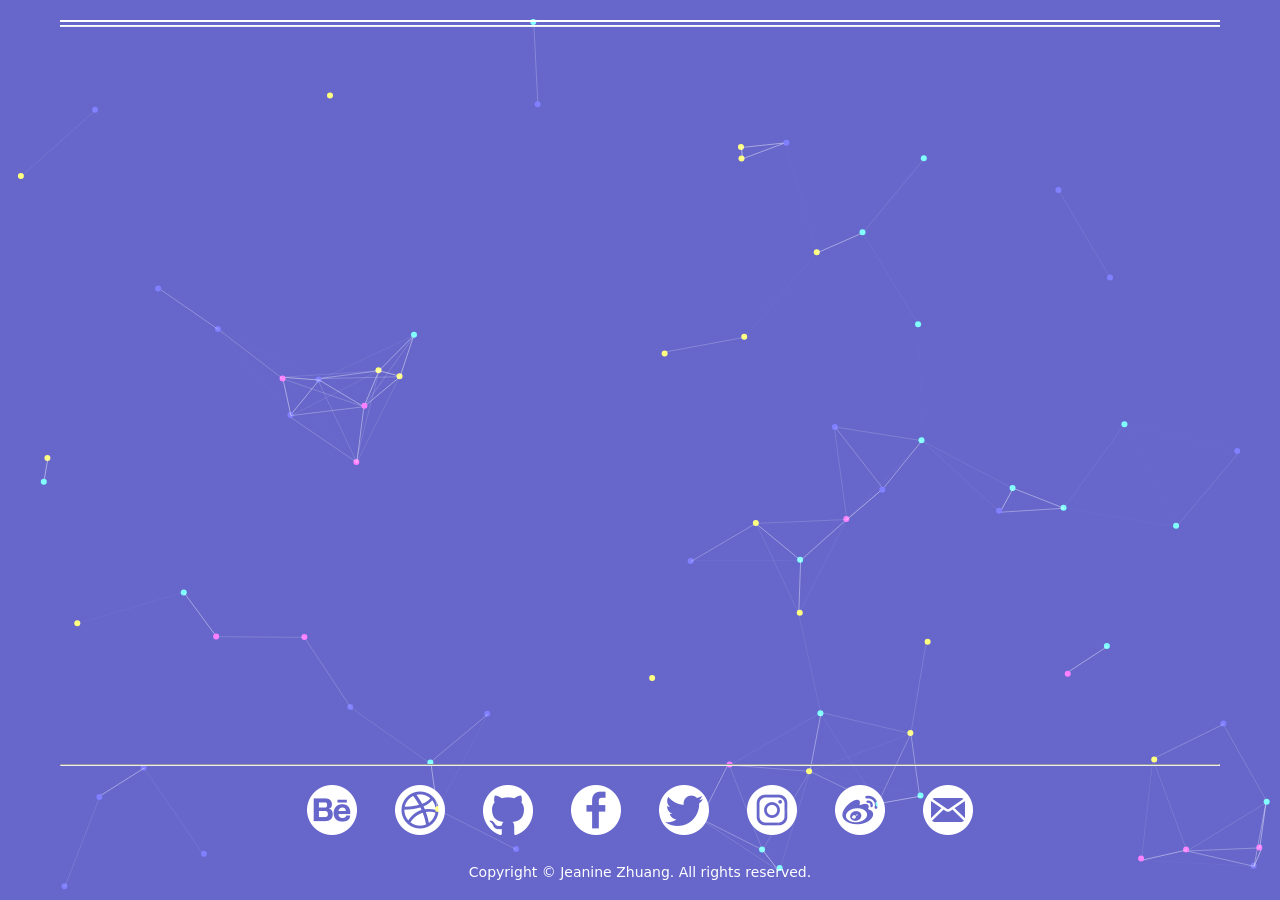
==== commit fcdea19f: "测试" ====
--- a/index.html
+++ b/index.html
@@ -1 +1 @@
-<!DOCTYPE html><html lang="en"><head><meta charset="utf-8"><meta http-equiv="X-UA-Compatible" content="IE=edge"><meta name="viewport" content="width=device-width,initial-scale=1"><link rel="icon" href="/favicon.ico"><title>blog</title><link href="/assets/css/Bookmarks.e97480b1.css" rel="prefetch"><link href="/assets/css/Header.23c37bf6.css" rel="prefetch"><link href="/assets/js/Bookmarks.83405355.js" rel="prefetch"><link href="/assets/js/DRN.3aeee21d.js" rel="prefetch"><link href="/assets/js/Footer.723e4411.js" rel="prefetch"><link href="/assets/js/Header.25386e02.js" rel="prefetch"><link href="/assets/js/about.9fe8a059.js" rel="prefetch"><link href="/assets/js/home.699d8db3.js" rel="prefetch"><link href="/assets/css/app.d592777a.css" rel="preload" as="style"><link href="/assets/css/chunk-vendors.95cea058.css" rel="preload" as="style"><link href="/assets/js/app.d646a9f7.js" rel="preload" as="script"><link href="/assets/js/chunk-vendors.d3defea6.js" rel="preload" as="script"><link href="/assets/css/chunk-vendors.95cea058.css" rel="stylesheet"><link href="/assets/css/app.d592777a.css" rel="stylesheet"></head><body><noscript><strong>We're sorry but blog doesn't work properly without JavaScript enabled. Please enable it to continue.</strong></noscript><div id="app"></div><script src="/assets/js/chunk-vendors.d3defea6.js"></script><script src="/assets/js/app.d646a9f7.js"></script></body></html>+<!DOCTYPE html><html lang="en"><head><meta charset="utf-8"><meta http-equiv="X-UA-Compatible" content="IE=edge"><meta name="viewport" content="width=device-width,initial-scale=1"><link rel="icon" href="/favicon.ico"><title>blog</title><link href="/assets/css/404.a6a8d9c9.css" rel="prefetch"><link href="/assets/css/Admin.3a4b6814.css" rel="prefetch"><link href="/assets/css/Be.ca7032cb.css" rel="prefetch"><link href="/assets/css/Bookmarks.ff855bfa.css" rel="prefetch"><link href="/assets/css/Header.23c37bf6.css" rel="prefetch"><link href="/assets/js/404.03c48404.js" rel="prefetch"><link href="/assets/js/Admin.3f581bb0.js" rel="prefetch"><link href="/assets/js/Be.df889e2f.js" rel="prefetch"><link href="/assets/js/Be~Bookmarks.468ac090.js" rel="prefetch"><link href="/assets/js/Bookmarks.f403d24b.js" rel="prefetch"><link href="/assets/js/DRN.daf9611e.js" rel="prefetch"><link href="/assets/js/Footer.61021d13.js" rel="prefetch"><link href="/assets/js/Header.5737ff57.js" rel="prefetch"><link href="/assets/js/about.9ee156d5.js" rel="prefetch"><link href="/assets/js/home.444c426d.js" rel="prefetch"><link href="/assets/css/app.a00507e4.css" rel="preload" as="style"><link href="/assets/css/chunk-vendors.8777d95f.css" rel="preload" as="style"><link href="/assets/js/app.6412ac9a.js" rel="preload" as="script"><link href="/assets/js/chunk-vendors.44fe057c.js" rel="preload" as="script"><link href="/assets/css/chunk-vendors.8777d95f.css" rel="stylesheet"><link href="/assets/css/app.a00507e4.css" rel="stylesheet"></head><body><noscript><strong>We're sorry but blog doesn't work properly without JavaScript enabled. Please enable it to continue.</strong></noscript><div id="app"></div><script src="/assets/js/chunk-vendors.44fe057c.js"></script><script src="/assets/js/app.6412ac9a.js"></script></body></html>
--- a/assets/css/404.a6a8d9c9.css
+++ b/assets/css/404.a6a8d9c9.css
@@ -0,0 +1 @@
+div[data-v-565586e0]{display:flex;justify-content:center;align-items:center;height:100%;font-size:72px;color:#fff}
--- a/assets/css/Admin.3a4b6814.css
+++ b/assets/css/Admin.3a4b6814.css
@@ -0,0 +1 @@
+div[data-v-771c459b]{width:100%;height:100%;position:fixed;display:flex;justify-content:center;align-items:center;top:0;left:0;transition:background-color 1s;-moz-transition:background-color 1s;-webkit-transition:background-color 1s;-o-transition:background-color 1s}span[data-v-771c459b]{font-size:72px;filter:invert(100%);transition:color 1s;-moz-transition:color 1s;-webkit-transition:color 1s;-o-transition:color 1s}
--- a/assets/css/Be.ca7032cb.css
+++ b/assets/css/Be.ca7032cb.css
@@ -0,0 +1 @@
+#app .el-main[data-v-a8f1f2c4]{overflow:auto}#be[data-v-a8f1f2c4]{position:absolute;width:100%;height:100%;top:0;left:0}#be .el-container .el-header[data-v-a8f1f2c4]{height:auto}#be .el-container .el-aside .el-menu[data-v-a8f1f2c4]{height:100%;float:left;box-shadow:5px 0 10px rgba(0,0,0,.25)}#be .el-container .el-aside .el-menu[data-v-a8f1f2c4]:not(.el-menu--collapse){width:200px}#be .el-container .el-aside .isCollapse[data-v-a8f1f2c4]{padding:5px;font-size:25px;margin-left:5px;z-index:100}.cell span[data-v-353bec3b]{overflow:hidden;text-overflow:ellipsis;white-space:nowrap}.BookList .pageAction[data-v-353bec3b]{padding:20px 0}.buttonTopMG[data-v-094e407a]{margin-top:22px}.tool[data-v-094e407a]{-moz-column-count:4;column-count:4;-moz-column-gap:30px;column-gap:30px;margin-bottom:20px}.tool .tool-grid-col[data-v-094e407a]{-moz-column-break-inside:avoid;break-inside:avoid;min-height:20px;border:1px solid #3a8ee6;border-radius:10px;padding:10px}.el-tabs[data-v-5650b7d8]{min-height:calc(100% - 20px)}.el-tabs .cell span[data-v-5650b7d8]{overflow:hidden;text-overflow:ellipsis;white-space:nowrap}.Bookmarks .pageAction[data-v-5650b7d8]{padding:20px 0}
--- a/assets/css/Bookmarks.ff855bfa.css
+++ b/assets/css/Bookmarks.ff855bfa.css
@@ -0,0 +1 @@
+.el-collapse[data-v-6a7bbf9a]{border-bottom:none}.el-collapse[data-v-6a7bbf9a] .el-collapse-item__header,.el-collapse[data-v-6a7bbf9a] .el-collapse-item__wrap{background:no-repeat;border-bottom:none}.el-collapse[data-v-6a7bbf9a] .el-collapse-item__header{color:#222;display:block;font-size:1.5em;-webkit-margin-before:1em;margin-block-start:1em;-webkit-margin-after:1em;margin-block-end:1em;-webkit-margin-start:0;margin-inline-start:0;-webkit-margin-end:0;margin-inline-end:0;font-weight:700;border-bottom:none}.bookmarks-btn[data-v-6a7bbf9a]{border:1px solid;background-color:hsla(0,0%,100%,.2);font-size:1.25em;padding:10px 20px;display:inline-block;border-radius:4px;color:#fff;transition:background-color .5s;-moz-transition:background-color .5s;-webkit-transition:background-color .5s;-o-transition:background-color .5s}.bookmarks-btn[data-v-6a7bbf9a]:hover{background-color:#ffbe6a}.bookmarks-btn[data-v-6a7bbf9a]:active{background-color:#323264}
--- a/assets/css/app.a00507e4.css
+++ b/assets/css/app.a00507e4.css
@@ -0,0 +1 @@
+*{margin:0;padding:0}body{background-color:#6666cb;text-align:center;width:1200px;margin:0 auto;font-family:Helvetica Neue,Luxi Sans,DejaVu Sans,Tahoma,Hiragino Sans GB,Microsoft Yahei,"sans-serif"}#app,.el-container,body,html{height:100%}h1{display:block;font-size:2em;padding:.67em 0;font-weight:700}h1,h3{color:#222}a{text-decoration:none;margin-left:6px;margin-right:6px}a:link,a:visited{color:#fff}a:hover{color:#6ecc52}#link{width:704px;height:68px;margin:10px auto}#h11{height:3px;border-top:2px solid #fff;border-bottom:1px solid #fff;border-left:none;border-right:none}#h22{height:2px;border:1px solid #fff;border-left:none;border-right:none;margin-top:14px;margin-bottom:0}#copyright{margin:20px auto;color:#fff;font-size:14px}#copyright,.icon{text-align:center}.icon{position:relative;float:left;margin:0 auto}.link1{background-position:-544px 0}.link1,.link1:hover{background-image:url(../../assets/img/group-link.7702bdb1.png);width:68px;height:68px;margin:0 10px}.link1:hover{background-position:-544px -68px}.link2{background-position:-68px 0}.link2,.link2:hover{background-image:url(../../assets/img/group-link.7702bdb1.png);width:68px;height:68px;margin:0 10px}.link2:hover{background-position:-68px -68px}.link3{background-position:-136px 0}.link3,.link3:hover{background-image:url(../../assets/img/group-link.7702bdb1.png);width:68px;height:68px;margin:0 10px}.link3:hover{background-position:-136px -68px}.link4{background-position:-204px 0}.link4,.link4:hover{background-image:url(../../assets/img/group-link.7702bdb1.png);width:68px;height:68px;margin:0 10px}.link4:hover{background-position:-204px -68px}.link5{background-position:-272px 0}.link5,.link5:hover{background-image:url(../../assets/img/group-link.7702bdb1.png);width:68px;height:68px;margin:0 10px}.link5:hover{background-position:-272px -68px}.link6{background-position:-340px 0}.link6,.link6:hover{background-image:url(../../assets/img/group-link.7702bdb1.png);width:68px;height:68px;margin:0 10px}.link6:hover{background-position:-340px -68px}.link7{background-position:-408px 0}.link7,.link7:hover{background-image:url(../../assets/img/group-link.7702bdb1.png);width:68px;height:68px;margin:0 10px}.link7:hover{background-position:-408px -68px}.link8{background-position:-476px 0}.link8,.link8:hover{background-image:url(../../assets/img/group-link.7702bdb1.png);width:68px;height:68px;margin:0 10px}.link8:hover{background-position:-476px -68px}#app .el-main{overflow:inherit}#app #cas{position:fixed;width:100%;height:100%;top:0;left:0;z-index:-2}
--- a/assets/css/chunk-vendors.8777d95f.css
+++ b/assets/css/chunk-vendors.8777d95f.css
@@ -0,0 +1 @@
+.el-pagination--small .arrow.disabled,.el-table--hidden,.el-table .hidden-columns,.el-table td.is-hidden>*,.el-table th.is-hidden>*{visibility:hidden}.el-input__suffix,.el-tree.is-dragging .el-tree-node__content *{pointer-events:none}.el-dropdown .el-dropdown-selfdefine:focus:active,.el-dropdown .el-dropdown-selfdefine:focus:not(.focusing),.el-message__closeBtn:focus,.el-message__content:focus,.el-popover:focus,.el-popover:focus:active,.el-popover__reference:focus:hover,.el-popover__reference:focus:not(.focusing),.el-rate:active,.el-rate:focus,.el-tooltip:focus:hover,.el-tooltip:focus:not(.focusing),.el-upload-list__item.is-success:active,.el-upload-list__item.is-success:not(.focusing):focus{outline-width:0}.el-pagination{white-space:nowrap;padding:2px 5px;color:#303133;font-weight:700}.el-pagination:after,.el-pagination:before{display:table;content:""}.el-pagination:after{clear:both}.el-pagination button,.el-pagination span:not([class*=suffix]){display:inline-block;font-size:13px;min-width:35.5px;height:28px;line-height:28px;vertical-align:top;box-sizing:border-box}.el-pagination .el-input__inner{text-align:center;-moz-appearance:textfield;line-height:normal}.el-pagination .el-input__suffix{right:0;transform:scale(.8)}.el-pagination .el-select .el-input{width:100px;margin:0 5px}.el-pagination .el-select .el-input .el-input__inner{padding-right:25px;border-radius:3px}.el-pagination button{border:none;padding:0 6px;background:0 0}.el-pagination button:focus{outline:0}.el-pagination button:hover{color:#409eff}.el-pagination button:disabled{color:#c0c4cc;background-color:#fff;cursor:not-allowed}.el-pagination .btn-next,.el-pagination .btn-prev{background:50% no-repeat #fff;background-size:16px;cursor:pointer;margin:0;color:#303133}.el-pagination .btn-next .el-icon,.el-pagination .btn-prev .el-icon{display:block;font-size:12px;font-weight:700}.el-pagination .btn-prev{padding-right:12px}.el-pagination .btn-next{padding-left:12px}.el-pagination .el-pager li.disabled{color:#c0c4cc;cursor:not-allowed}.el-pager li,.el-pager li.btn-quicknext:hover,.el-pager li.btn-quickprev:hover{cursor:pointer}.el-pagination--small .btn-next,.el-pagination--small .btn-prev,.el-pagination--small .el-pager li,.el-pagination--small .el-pager li.btn-quicknext,.el-pagination--small .el-pager li.btn-quickprev,.el-pagination--small .el-pager li:last-child{border-color:transparent;font-size:12px;line-height:22px;height:22px;min-width:22px}.el-pagination--small .more:before,.el-pagination--small li.more:before{line-height:24px}.el-pagination--small button,.el-pagination--small span:not([class*=suffix]){height:22px;line-height:22px}.el-pagination--small .el-pagination__editor,.el-pagination--small .el-pagination__editor.el-input .el-input__inner{height:22px}.el-pagination__sizes{margin:0 10px 0 0;font-weight:400;color:#606266}.el-pagination__sizes .el-input .el-input__inner{font-size:13px;padding-left:8px}.el-pagination__sizes .el-input .el-input__inner:hover{border-color:#409eff}.el-pagination__total{margin-right:10px;font-weight:400;color:#606266}.el-pagination__jump{margin-left:24px;font-weight:400;color:#606266}.el-pagination__jump .el-input__inner{padding:0 3px}.el-pagination__rightwrapper{float:right}.el-pagination__editor{line-height:18px;padding:0 2px;height:28px;text-align:center;margin:0 2px;box-sizing:border-box;border-radius:3px}.el-pager,.el-pagination.is-background .btn-next,.el-pagination.is-background .btn-prev{padding:0}.el-pagination__editor.el-input{width:50px}.el-pagination__editor.el-input .el-input__inner{height:28px}.el-pagination__editor .el-input__inner::-webkit-inner-spin-button,.el-pagination__editor .el-input__inner::-webkit-outer-spin-button{-webkit-appearance:none;margin:0}.el-pagination.is-background .btn-next,.el-pagination.is-background .btn-prev,.el-pagination.is-background .el-pager li{margin:0 5px;background-color:#f4f4f5;color:#606266;min-width:30px;border-radius:2px}.el-pagination.is-background .btn-next.disabled,.el-pagination.is-background .btn-next:disabled,.el-pagination.is-background .btn-prev.disabled,.el-pagination.is-background .btn-prev:disabled,.el-pagination.is-background .el-pager li.disabled{color:#c0c4cc}.el-pagination.is-background .el-pager li:not(.disabled):hover{color:#409eff}.el-pagination.is-background .el-pager li:not(.disabled).active{background-color:#409eff;color:#fff}.el-dialog,.el-pager li{background:#fff;-webkit-box-sizing:border-box}.el-pagination.is-background.el-pagination--small .btn-next,.el-pagination.is-background.el-pagination--small .btn-prev,.el-pagination.is-background.el-pagination--small .el-pager li{margin:0 3px;min-width:22px}.el-pager,.el-pager li{vertical-align:top;margin:0;display:inline-block}.el-pager{-ms-user-select:none;user-select:none;list-style:none;font-size:0}.el-date-table,.el-pager,.el-table th{-webkit-user-select:none;-moz-user-select:none}.el-pager .more:before{line-height:30px}.el-pager li{padding:0 4px;font-size:13px;min-width:35.5px;height:28px;line-height:28px;box-sizing:border-box;text-align:center}.el-menu--collapse .el-menu .el-submenu,.el-menu--popup{min-width:200px}.el-pager li.btn-quicknext,.el-pager li.btn-quickprev{line-height:28px;color:#303133}.el-pager li.btn-quicknext.disabled,.el-pager li.btn-quickprev.disabled{color:#c0c4cc}.el-pager li.active+li{border-left:0}.el-pager li:hover{color:#409eff}.el-pager li.active{color:#409eff;cursor:default}@-webkit-keyframes v-modal-in{0%{opacity:0}}@-webkit-keyframes v-modal-out{to{opacity:0}}.el-dialog{position:relative;margin:0 auto 50px;border-radius:2px;box-shadow:0 1px 3px rgba(0,0,0,.3);box-sizing:border-box;width:50%}.el-dialog.is-fullscreen{width:100%;margin-top:0;margin-bottom:0;height:100%;overflow:auto}.el-dialog__wrapper{position:fixed;top:0;right:0;bottom:0;left:0;overflow:auto;margin:0}.el-dialog__header{padding:20px 20px 10px}.el-dialog__headerbtn{position:absolute;top:20px;right:20px;padding:0;background:0 0;border:none;outline:0;cursor:pointer;font-size:16px}.el-dialog__headerbtn .el-dialog__close{color:#909399}.el-dialog__headerbtn:focus .el-dialog__close,.el-dialog__headerbtn:hover .el-dialog__close{color:#409eff}.el-dialog__title{line-height:24px;font-size:18px;color:#303133}.el-dialog__body{padding:30px 20px;color:#606266;font-size:14px;word-break:break-all}.el-dialog__footer{padding:10px 20px 20px;text-align:right;box-sizing:border-box}.el-dialog--center{text-align:center}.el-dialog--center .el-dialog__body{text-align:initial;padding:25px 25px 30px}.el-dialog--center .el-dialog__footer{text-align:inherit}.dialog-fade-enter-active{-webkit-animation:dialog-fade-in .3s;animation:dialog-fade-in .3s}.dialog-fade-leave-active{-webkit-animation:dialog-fade-out .3s;animation:dialog-fade-out .3s}@-webkit-keyframes dialog-fade-in{0%{transform:translate3d(0,-20px,0);opacity:0}to{transform:translateZ(0);opacity:1}}@keyframes dialog-fade-in{0%{transform:translate3d(0,-20px,0);opacity:0}to{transform:translateZ(0);opacity:1}}@-webkit-keyframes dialog-fade-out{0%{transform:translateZ(0);opacity:1}to{transform:translate3d(0,-20px,0);opacity:0}}@keyframes dialog-fade-out{0%{transform:translateZ(0);opacity:1}to{transform:translate3d(0,-20px,0);opacity:0}}.el-autocomplete{position:relative;display:inline-block}.el-autocomplete-suggestion{margin:5px 0;box-shadow:0 2px 12px 0 rgba(0,0,0,.1);border-radius:4px;border:1px solid #e4e7ed;box-sizing:border-box;background-color:#fff}.el-dropdown-menu,.el-menu--collapse .el-submenu .el-menu{z-index:10;-webkit-box-shadow:0 2px 12px 0 rgba(0,0,0,.1)}.el-autocomplete-suggestion__wrap{max-height:280px;padding:10px 0;box-sizing:border-box}.el-autocomplete-suggestion__list{margin:0;padding:0}.el-autocomplete-suggestion li{padding:0 20px;margin:0;line-height:34px;cursor:pointer;color:#606266;font-size:14px;list-style:none;white-space:nowrap;overflow:hidden;text-overflow:ellipsis}.el-autocomplete-suggestion li.highlighted,.el-autocomplete-suggestion li:hover{background-color:#f5f7fa}.el-autocomplete-suggestion li.divider{margin-top:6px;border-top:1px solid #000}.el-autocomplete-suggestion li.divider:last-child{margin-bottom:-6px}.el-autocomplete-suggestion.is-loading li{text-align:center;height:100px;line-height:100px;font-size:20px;color:#999}.el-autocomplete-suggestion.is-loading li:after{display:inline-block;content:"";height:100%;vertical-align:middle}.el-autocomplete-suggestion.is-loading li:hover{background-color:#fff}.el-autocomplete-suggestion.is-loading .el-icon-loading{vertical-align:middle}.el-dropdown{display:inline-block;position:relative;color:#606266;font-size:14px}.el-dropdown .el-button-group{display:block}.el-dropdown .el-button-group .el-button{float:none}.el-dropdown .el-dropdown__caret-button{padding-left:5px;padding-right:5px;position:relative;border-left:none}.el-dropdown .el-dropdown__caret-button:before{content:"";position:absolute;display:block;width:1px;top:5px;bottom:5px;left:0;background:hsla(0,0%,100%,.5)}.el-dropdown .el-dropdown__caret-button.el-button--default:before{background:rgba(220,223,230,.5)}.el-dropdown .el-dropdown__caret-button:hover:before{top:0;bottom:0}.el-dropdown .el-dropdown__caret-button .el-dropdown__icon{padding-left:0}.el-dropdown__icon{font-size:12px;margin:0 3px}.el-dropdown-menu{position:absolute;top:0;left:0;padding:10px 0;margin:5px 0;background-color:#fff;border:1px solid #ebeef5;border-radius:4px;box-shadow:0 2px 12px 0 rgba(0,0,0,.1)}.el-dropdown-menu__item{list-style:none;line-height:36px;padding:0 20px;margin:0;font-size:14px;color:#606266;cursor:pointer;outline:0}.el-dropdown-menu__item:focus,.el-dropdown-menu__item:not(.is-disabled):hover{background-color:#ecf5ff;color:#66b1ff}.el-dropdown-menu__item i{margin-right:5px}.el-dropdown-menu__item--divided{position:relative;margin-top:6px;border-top:1px solid #ebeef5}.el-dropdown-menu__item--divided:before{content:"";height:6px;display:block;margin:0 -20px;background-color:#fff}.el-dropdown-menu__item.is-disabled{cursor:default;color:#bbb;pointer-events:none}.el-dropdown-menu--medium{padding:6px 0}.el-dropdown-menu--medium .el-dropdown-menu__item{line-height:30px;padding:0 17px;font-size:14px}.el-dropdown-menu--medium .el-dropdown-menu__item.el-dropdown-menu__item--divided{margin-top:6px}.el-dropdown-menu--medium .el-dropdown-menu__item.el-dropdown-menu__item--divided:before{height:6px;margin:0 -17px}.el-dropdown-menu--small{padding:6px 0}.el-dropdown-menu--small .el-dropdown-menu__item{line-height:27px;padding:0 15px;font-size:13px}.el-dropdown-menu--small .el-dropdown-menu__item.el-dropdown-menu__item--divided{margin-top:4px}.el-dropdown-menu--small .el-dropdown-menu__item.el-dropdown-menu__item--divided:before{height:4px;margin:0 -15px}.el-dropdown-menu--mini{padding:3px 0}.el-dropdown-menu--mini .el-dropdown-menu__item{line-height:24px;padding:0 10px;font-size:12px}.el-dropdown-menu--mini .el-dropdown-menu__item.el-dropdown-menu__item--divided{margin-top:3px}.el-dropdown-menu--mini .el-dropdown-menu__item.el-dropdown-menu__item--divided:before{height:3px;margin:0 -10px}.el-menu{border-right:1px solid #e6e6e6;list-style:none;position:relative;margin:0;padding-left:0}.el-menu,.el-menu--horizontal>.el-menu-item:not(.is-disabled):focus,.el-menu--horizontal>.el-menu-item:not(.is-disabled):hover,.el-menu--horizontal>.el-submenu .el-submenu__title:hover{background-color:#fff}.el-menu:after,.el-menu:before{display:table;content:""}.el-menu:after{clear:both}.el-menu.el-menu--horizontal{border-bottom:1px solid #e6e6e6}.el-menu--horizontal{border-right:none}.el-menu--horizontal>.el-menu-item{float:left;height:60px;line-height:60px;margin:0;border-bottom:2px solid transparent;color:#909399}.el-menu--horizontal>.el-menu-item a,.el-menu--horizontal>.el-menu-item a:hover{color:inherit}.el-menu--horizontal>.el-submenu{float:left}.el-menu--horizontal>.el-submenu:focus,.el-menu--horizontal>.el-submenu:hover{outline:0}.el-menu--horizontal>.el-submenu:focus .el-submenu__title,.el-menu--horizontal>.el-submenu:hover .el-submenu__title{color:#303133}.el-menu--horizontal>.el-submenu.is-active .el-submenu__title{border-bottom:2px solid #409eff;color:#303133}.el-menu--horizontal>.el-submenu .el-submenu__title{height:60px;line-height:60px;border-bottom:2px solid transparent;color:#909399}.el-menu--horizontal>.el-submenu .el-submenu__icon-arrow{position:static;vertical-align:middle;margin-left:8px;margin-top:-3px}.el-menu--horizontal .el-menu .el-menu-item,.el-menu--horizontal .el-menu .el-submenu__title{background-color:#fff;float:none;height:36px;line-height:36px;padding:0 10px;color:#909399}.el-menu--horizontal .el-menu .el-menu-item.is-active,.el-menu--horizontal .el-menu .el-submenu.is-active>.el-submenu__title{color:#303133}.el-menu--horizontal .el-menu-item:not(.is-disabled):focus,.el-menu--horizontal .el-menu-item:not(.is-disabled):hover{outline:0;color:#303133}.el-menu--horizontal>.el-menu-item.is-active{border-bottom:2px solid #409eff;color:#303133}.el-menu--collapse{width:64px}.el-menu--collapse>.el-menu-item [class^=el-icon-],.el-menu--collapse>.el-submenu>.el-submenu__title [class^=el-icon-]{margin:0;vertical-align:middle;width:24px;text-align:center}.el-menu--collapse>.el-menu-item .el-submenu__icon-arrow,.el-menu--collapse>.el-submenu>.el-submenu__title .el-submenu__icon-arrow{display:none}.el-menu--collapse>.el-menu-item span,.el-menu--collapse>.el-submenu>.el-submenu__title span{height:0;width:0;overflow:hidden;visibility:hidden;display:inline-block}.el-menu--collapse>.el-menu-item.is-active i{color:inherit}.el-menu--collapse .el-submenu{position:relative}.el-menu--collapse .el-submenu .el-menu{position:absolute;margin-left:5px;top:0;left:100%;border:1px solid #e4e7ed;border-radius:2px;box-shadow:0 2px 12px 0 rgba(0,0,0,.1)}.el-menu-item,.el-submenu__title{height:56px;line-height:56px;position:relative;-webkit-box-sizing:border-box;white-space:nowrap;list-style:none}.el-menu--collapse .el-submenu.is-opened>.el-submenu__title .el-submenu__icon-arrow{transform:none}.el-menu--popup{z-index:100;border:none;padding:5px 0;border-radius:2px;box-shadow:0 2px 12px 0 rgba(0,0,0,.1)}.el-menu--popup-bottom-start{margin-top:5px}.el-menu--popup-right-start{margin-left:5px;margin-right:5px}.el-menu-item{font-size:14px;color:#303133;padding:0 20px;cursor:pointer;transition:border-color .3s,background-color .3s,color .3s;box-sizing:border-box}.el-menu-item *{vertical-align:middle}.el-menu-item i{color:#909399}.el-menu-item:focus,.el-menu-item:hover{outline:0;background-color:#ecf5ff}.el-menu-item.is-disabled{opacity:.25;cursor:not-allowed;background:0 0!important}.el-menu-item [class^=el-icon-]{margin-right:5px;width:24px;text-align:center;font-size:18px;vertical-align:middle}.el-menu-item.is-active{color:#409eff}.el-menu-item.is-active i{color:inherit}.el-submenu{list-style:none;margin:0;padding-left:0}.el-submenu__title{font-size:14px;color:#303133;padding:0 20px;cursor:pointer;transition:border-color .3s,background-color .3s,color .3s;box-sizing:border-box}.el-submenu__title *{vertical-align:middle}.el-submenu__title i{color:#909399}.el-submenu__title:focus,.el-submenu__title:hover{outline:0;background-color:#ecf5ff}.el-submenu__title.is-disabled{opacity:.25;cursor:not-allowed;background:0 0!important}.el-submenu__title:hover{background-color:#ecf5ff}.el-submenu .el-menu{border:none}.el-submenu .el-menu-item{height:50px;line-height:50px;padding:0 45px;min-width:200px}.el-submenu__icon-arrow{position:absolute;top:50%;right:20px;margin-top:-7px;transition:transform .3s;font-size:12px}.el-submenu.is-active .el-submenu__title{border-bottom-color:#409eff}.el-submenu.is-opened>.el-submenu__title .el-submenu__icon-arrow{transform:rotate(180deg)}.el-submenu.is-disabled .el-menu-item,.el-submenu.is-disabled .el-submenu__title{opacity:.25;cursor:not-allowed;background:0 0!important}.el-submenu [class^=el-icon-]{vertical-align:middle;margin-right:5px;width:24px;text-align:center;font-size:18px}.el-menu-item-group>ul{padding:0}.el-menu-item-group__title{padding:7px 0 7px 20px;line-height:normal;font-size:12px;color:#909399}.el-radio-button__inner,.el-radio-group{display:inline-block;line-height:1;vertical-align:middle}.horizontal-collapse-transition .el-submenu__title .el-submenu__icon-arrow{transition:.2s;opacity:0}.el-radio-group{font-size:0}.el-radio-button{position:relative;display:inline-block;outline:0}.el-radio-button__inner{white-space:nowrap;background:#fff;border:1px solid #dcdfe6;font-weight:500;border-left:0;color:#606266;-webkit-appearance:none;text-align:center;box-sizing:border-box;outline:0;margin:0;position:relative;cursor:pointer;transition:all .3s cubic-bezier(.645,.045,.355,1);padding:12px 20px;font-size:14px;border-radius:0}.el-radio-button__inner.is-round{padding:12px 20px}.el-radio-button__inner:hover{color:#409eff}.el-radio-button__inner [class*=el-icon-]{line-height:.9}.el-radio-button__inner [class*=el-icon-]+span{margin-left:5px}.el-radio-button:first-child .el-radio-button__inner{border-left:1px solid #dcdfe6;border-radius:4px 0 0 4px;box-shadow:none!important}.el-radio-button__orig-radio{opacity:0;outline:0;position:absolute;z-index:-1}.el-radio-button__orig-radio:checked+.el-radio-button__inner{color:#fff;background-color:#409eff;border-color:#409eff;box-shadow:-1px 0 0 0 #409eff}.el-radio-button__orig-radio:disabled+.el-radio-button__inner{color:#c0c4cc;cursor:not-allowed;background-image:none;background-color:#fff;border-color:#ebeef5;box-shadow:none}.el-radio-button__orig-radio:disabled:checked+.el-radio-button__inner{background-color:#f2f6fc}.el-radio-button:last-child .el-radio-button__inner{border-radius:0 4px 4px 0}.el-popover,.el-radio-button:first-child:last-child .el-radio-button__inner{border-radius:4px}.el-radio-button--medium .el-radio-button__inner{padding:10px 20px;font-size:14px;border-radius:0}.el-radio-button--medium .el-radio-button__inner.is-round{padding:10px 20px}.el-radio-button--small .el-radio-button__inner{padding:9px 15px;font-size:12px;border-radius:0}.el-radio-button--small .el-radio-button__inner.is-round{padding:9px 15px}.el-radio-button--mini .el-radio-button__inner{padding:7px 15px;font-size:12px;border-radius:0}.el-radio-button--mini .el-radio-button__inner.is-round{padding:7px 15px}.el-radio-button:focus:not(.is-focus):not(:active):not(.is-disabled){box-shadow:0 0 2px 2px #409eff}.el-switch{display:inline-flex;align-items:center;position:relative;font-size:14px;line-height:20px;height:20px;vertical-align:middle}.el-switch__core,.el-switch__label{display:inline-block;cursor:pointer}.el-switch.is-disabled .el-switch__core,.el-switch.is-disabled .el-switch__label{cursor:not-allowed}.el-switch__label{transition:.2s;height:20px;font-size:14px;font-weight:500;vertical-align:middle;color:#303133}.el-switch__label.is-active{color:#409eff}.el-switch__label--left{margin-right:10px}.el-switch__label--right{margin-left:10px}.el-switch__label *{line-height:1;font-size:14px;display:inline-block}.el-switch__input{position:absolute;width:0;height:0;opacity:0;margin:0}.el-switch__core{margin:0;position:relative;width:40px;height:20px;border:1px solid #dcdfe6;outline:0;border-radius:10px;box-sizing:border-box;background:#dcdfe6;transition:border-color .3s,background-color .3s;vertical-align:middle}.el-switch__core:after{content:"";position:absolute;top:1px;left:1px;border-radius:100%;transition:all .3s;width:16px;height:16px;background-color:#fff}.el-switch.is-checked .el-switch__core{border-color:#409eff;background-color:#409eff}.el-switch.is-checked .el-switch__core:after{left:100%;margin-left:-17px}.el-switch.is-disabled{opacity:.6}.el-switch--wide .el-switch__label.el-switch__label--left span{left:10px}.el-switch--wide .el-switch__label.el-switch__label--right span{right:10px}.el-switch .label-fade-enter,.el-switch .label-fade-leave-active{opacity:0}.el-select-dropdown{position:absolute;z-index:1001;border:1px solid #e4e7ed;border-radius:4px;background-color:#fff;box-shadow:0 2px 12px 0 rgba(0,0,0,.1);box-sizing:border-box;margin:5px 0}.el-select-dropdown.is-multiple .el-select-dropdown__item.selected{color:#409eff;background-color:#fff}.el-select-dropdown.is-multiple .el-select-dropdown__item.selected.hover{background-color:#f5f7fa}.el-select-dropdown.is-multiple .el-select-dropdown__item.selected:after{position:absolute;right:20px;font-family:element-icons;content:"\e6da";font-size:12px;font-weight:700;-webkit-font-smoothing:antialiased;-moz-osx-font-smoothing:grayscale}.el-select-dropdown .el-scrollbar.is-empty .el-select-dropdown__list{padding:0}.el-select-dropdown__empty{padding:10px 0;margin:0;text-align:center;color:#999;font-size:14px}.el-select-dropdown__wrap{max-height:274px}.el-select-dropdown__list{list-style:none;padding:6px 0;margin:0;box-sizing:border-box}.el-select-dropdown__item{font-size:14px;padding:0 20px;position:relative;white-space:nowrap;overflow:hidden;text-overflow:ellipsis;color:#606266;height:34px;line-height:34px;box-sizing:border-box;cursor:pointer}.el-select-dropdown__item.is-disabled{color:#c0c4cc;cursor:not-allowed}.el-select-dropdown__item.is-disabled:hover{background-color:#fff}.el-select-dropdown__item.hover,.el-select-dropdown__item:hover{background-color:#f5f7fa}.el-select-dropdown__item.selected{color:#409eff;font-weight:700}.el-select-group{margin:0;padding:0}.el-select-group__wrap{position:relative;list-style:none;margin:0;padding:0}.el-select-group__wrap:not(:last-of-type){padding-bottom:24px}.el-select-group__wrap:not(:last-of-type):after{content:"";position:absolute;display:block;left:20px;right:20px;bottom:12px;height:1px;background:#e4e7ed}.el-select-group__title{padding-left:20px;font-size:12px;color:#909399;line-height:30px}.el-select-group .el-select-dropdown__item{padding-left:20px}.el-select{display:inline-block;position:relative}.el-select .el-select__tags>span{display:contents}.el-select:hover .el-input__inner{border-color:#c0c4cc}.el-select .el-input__inner{cursor:pointer;padding-right:35px}.el-select .el-input__inner:focus{border-color:#409eff}.el-select .el-input .el-select__caret{color:#c0c4cc;font-size:14px;transition:transform .3s;transform:rotate(180deg);cursor:pointer}.el-select .el-input .el-select__caret.is-reverse{transform:rotate(0)}.el-select .el-input .el-select__caret.is-show-close{font-size:14px;text-align:center;transform:rotate(180deg);border-radius:100%;color:#c0c4cc;transition:color .2s cubic-bezier(.645,.045,.355,1)}.el-select .el-input .el-select__caret.is-show-close:hover{color:#909399}.el-select .el-input.is-disabled .el-input__inner{cursor:not-allowed}.el-select .el-input.is-disabled .el-input__inner:hover{border-color:#e4e7ed}.el-select .el-input.is-focus .el-input__inner{border-color:#409eff}.el-select>.el-input{display:block}.el-select__input{border:none;outline:0;padding:0;margin-left:15px;color:#666;font-size:14px;-webkit-appearance:none;-moz-appearance:none;appearance:none;height:28px;background-color:transparent}.el-select__input.is-mini{height:14px}.el-select__close{cursor:pointer;position:absolute;top:8px;z-index:1000;right:25px;color:#c0c4cc;line-height:18px;font-size:14px}.el-select__close:hover{color:#909399}.el-select__tags{position:absolute;line-height:normal;white-space:normal;z-index:1;top:50%;transform:translateY(-50%);display:flex;align-items:center;flex-wrap:wrap}.el-select .el-tag__close{margin-top:-2px}.el-select .el-tag{box-sizing:border-box;border-color:transparent;margin:2px 0 2px 6px;background-color:#f0f2f5}.el-select .el-tag__close.el-icon-close{background-color:#c0c4cc;right:-7px;top:0;color:#fff}.el-select .el-tag__close.el-icon-close:hover{background-color:#909399}.el-table,.el-table__expanded-cell{background-color:#fff}.el-select .el-tag__close.el-icon-close:before{display:block;transform:translateY(.5px)}.el-table{position:relative;overflow:hidden;box-sizing:border-box;flex:1;width:100%;max-width:100%;font-size:14px;color:#606266}.el-table--mini,.el-table--small,.el-table__expand-icon{font-size:12px}.el-table__empty-block{min-height:60px;text-align:center;width:100%;display:flex;justify-content:center;align-items:center}.el-table__empty-text{line-height:60px;width:50%;color:#909399}.el-table__expand-column .cell{padding:0;text-align:center}.el-table__expand-icon{position:relative;cursor:pointer;color:#666;transition:transform .2s ease-in-out;height:20px}.el-table__expand-icon--expanded{transform:rotate(90deg)}.el-table__expand-icon>.el-icon{position:absolute;left:50%;top:50%;margin-left:-5px;margin-top:-5px}.el-table__expanded-cell[class*=cell]{padding:20px 50px}.el-table__expanded-cell:hover{background-color:transparent!important}.el-table__placeholder{display:inline-block;width:20px}.el-table__append-wrapper{overflow:hidden}.el-table--fit{border-right:0;border-bottom:0}.el-table--fit td.gutter,.el-table--fit th.gutter{border-right-width:1px}.el-table--scrollable-x .el-table__body-wrapper{overflow-x:auto}.el-table--scrollable-y .el-table__body-wrapper{overflow-y:auto}.el-table thead{color:#909399;font-weight:500}.el-table thead.is-group th{background:#f5f7fa}.el-table th,.el-table tr{background-color:#fff}.el-table td,.el-table th{padding:12px 0;min-width:0;box-sizing:border-box;text-overflow:ellipsis;vertical-align:middle;position:relative;text-align:left}.el-table td.is-center,.el-table th.is-center{text-align:center}.el-table td.is-right,.el-table th.is-right{text-align:right}.el-table td.gutter,.el-table th.gutter{width:15px;border-right-width:0;border-bottom-width:0;padding:0}.el-table--medium td,.el-table--medium th{padding:10px 0}.el-table--small td,.el-table--small th{padding:8px 0}.el-table--mini td,.el-table--mini th{padding:6px 0}.el-table--border td:first-child .cell,.el-table--border th:first-child .cell,.el-table .cell{padding-left:10px}.el-table tr input[type=checkbox]{margin:0}.el-table td,.el-table th.is-leaf{border-bottom:1px solid #ebeef5}.el-table th.is-sortable{cursor:pointer}.el-table th{overflow:hidden;-ms-user-select:none;-webkit-user-select:none;-moz-user-select:none;user-select:none}.el-table th>.cell{display:inline-block;box-sizing:border-box;position:relative;vertical-align:middle;padding-left:10px;padding-right:10px;width:100%}.el-table th>.cell.highlight{color:#409eff}.el-table th.required>div:before{display:inline-block;content:"";width:8px;height:8px;border-radius:50%;background:#ff4d51;margin-right:5px;vertical-align:middle}.el-table td div{box-sizing:border-box}.el-table td.gutter{width:0}.el-table .cell{box-sizing:border-box;overflow:hidden;text-overflow:ellipsis;white-space:normal;word-break:break-all;line-height:23px;padding-right:10px}.el-table .cell.el-tooltip{white-space:nowrap;min-width:50px}.el-table--border,.el-table--group{border:1px solid #ebeef5}.el-table--border:after,.el-table--group:after,.el-table:before{content:"";position:absolute;background-color:#ebeef5;z-index:1}.el-table--border:after,.el-table--group:after{top:0;right:0;width:1px;height:100%}.el-table:before{left:0;bottom:0;width:100%;height:1px}.el-table--border{border-right:none;border-bottom:none}.el-table--border.el-loading-parent--relative{border-color:transparent}.el-table--border td,.el-table--border th,.el-table__body-wrapper .el-table--border.is-scrolling-left~.el-table__fixed{border-right:1px solid #ebeef5}.el-table--border th.gutter:last-of-type{border-bottom:1px solid #ebeef5;border-bottom-width:1px}.el-table--border th,.el-table__fixed-right-patch{border-bottom:1px solid #ebeef5}.el-table__fixed,.el-table__fixed-right{position:absolute;top:0;left:0;overflow-x:hidden;overflow-y:hidden;box-shadow:0 0 10px rgba(0,0,0,.12)}.el-table__fixed-right:before,.el-table__fixed:before{content:"";position:absolute;left:0;bottom:0;width:100%;height:1px;background-color:#ebeef5;z-index:4}.el-table__fixed-right-patch{position:absolute;top:-1px;right:0;background-color:#fff}.el-table__fixed-right{top:0;left:auto;right:0}.el-table__fixed-right .el-table__fixed-body-wrapper,.el-table__fixed-right .el-table__fixed-footer-wrapper,.el-table__fixed-right .el-table__fixed-header-wrapper{left:auto;right:0}.el-table__fixed-header-wrapper{position:absolute;left:0;top:0;z-index:3}.el-table__fixed-footer-wrapper{position:absolute;left:0;bottom:0;z-index:3}.el-table__fixed-footer-wrapper tbody td{border-top:1px solid #ebeef5;background-color:#f5f7fa;color:#606266}.el-table__fixed-body-wrapper{position:absolute;left:0;top:37px;overflow:hidden;z-index:3}.el-table__body-wrapper,.el-table__footer-wrapper,.el-table__header-wrapper{width:100%}.el-table__footer-wrapper{margin-top:-1px}.el-table__footer-wrapper td{border-top:1px solid #ebeef5}.el-table__body,.el-table__footer,.el-table__header{table-layout:fixed;border-collapse:separate}.el-table__footer-wrapper,.el-table__header-wrapper{overflow:hidden}.el-table__footer-wrapper tbody td,.el-table__header-wrapper tbody td{background-color:#f5f7fa;color:#606266}.el-table__body-wrapper{overflow:hidden;position:relative}.el-table__body-wrapper.is-scrolling-left~.el-table__fixed,.el-table__body-wrapper.is-scrolling-none~.el-table__fixed,.el-table__body-wrapper.is-scrolling-none~.el-table__fixed-right,.el-table__body-wrapper.is-scrolling-right~.el-table__fixed-right{box-shadow:none}.el-picker-panel,.el-table-filter{-webkit-box-shadow:0 2px 12px 0 rgba(0,0,0,.1)}.el-table__body-wrapper .el-table--border.is-scrolling-right~.el-table__fixed-right{border-left:1px solid #ebeef5}.el-table .caret-wrapper{display:inline-flex;flex-direction:column;align-items:center;height:34px;width:24px;vertical-align:middle;cursor:pointer;overflow:initial;position:relative}.el-table .sort-caret{width:0;height:0;border:5px solid transparent;position:absolute;left:7px}.el-table .sort-caret.ascending{border-bottom-color:#c0c4cc;top:5px}.el-table .sort-caret.descending{border-top-color:#c0c4cc;bottom:7px}.el-table .ascending .sort-caret.ascending{border-bottom-color:#409eff}.el-table .descending .sort-caret.descending{border-top-color:#409eff}.el-table .hidden-columns{position:absolute;z-index:-1}.el-table--striped .el-table__body tr.el-table__row--striped td{background:#fafafa}.el-table--striped .el-table__body tr.el-table__row--striped.current-row td{background-color:#ecf5ff}.el-table__body tr.hover-row.current-row>td,.el-table__body tr.hover-row.el-table__row--striped.current-row>td,.el-table__body tr.hover-row.el-table__row--striped>td,.el-table__body tr.hover-row>td{background-color:#f5f7fa}.el-table__body tr.current-row>td{background-color:#ecf5ff}.el-table__column-resize-proxy{position:absolute;left:200px;top:0;bottom:0;width:0;border-left:1px solid #ebeef5;z-index:10}.el-table__column-filter-trigger{display:inline-block;line-height:34px;cursor:pointer}.el-table__column-filter-trigger i{color:#909399;font-size:12px;transform:scale(.75)}.el-table--enable-row-transition .el-table__body td{transition:background-color .25s ease}.el-table--enable-row-hover .el-table__body tr:hover>td{background-color:#f5f7fa}.el-table--fluid-height .el-table__fixed,.el-table--fluid-height .el-table__fixed-right{bottom:0;overflow:hidden}.el-table [class*=el-table__row--level] .el-table__expand-icon{display:inline-block;width:20px;line-height:20px;height:20px;text-align:center;margin-right:3px}.el-table-column--selection .cell{padding-left:14px;padding-right:14px}.el-table-filter{border:1px solid #ebeef5;border-radius:2px;background-color:#fff;box-shadow:0 2px 12px 0 rgba(0,0,0,.1);box-sizing:border-box;margin:2px 0}.el-date-table td,.el-date-table td div{height:30px;-webkit-box-sizing:border-box}.el-table-filter__list{padding:5px 0;margin:0;list-style:none;min-width:100px}.el-table-filter__list-item{line-height:36px;padding:0 10px;cursor:pointer;font-size:14px}.el-table-filter__list-item:hover{background-color:#ecf5ff;color:#66b1ff}.el-table-filter__list-item.is-active{background-color:#409eff;color:#fff}.el-table-filter__content{min-width:100px}.el-table-filter__bottom{border-top:1px solid #ebeef5;padding:8px}.el-table-filter__bottom button{background:0 0;border:none;color:#606266;cursor:pointer;font-size:13px;padding:0 3px}.el-date-table.is-week-mode .el-date-table__row.current div,.el-date-table.is-week-mode .el-date-table__row:hover div,.el-date-table td.in-range div,.el-date-table td.in-range div:hover{background-color:#f2f6fc}.el-table-filter__bottom button:hover{color:#409eff}.el-table-filter__bottom button:focus{outline:0}.el-table-filter__bottom button.is-disabled{color:#c0c4cc;cursor:not-allowed}.el-table-filter__wrap{max-height:280px}.el-table-filter__checkbox-group{padding:10px}.el-table-filter__checkbox-group label.el-checkbox{display:block;margin-right:5px;margin-bottom:8px;margin-left:5px}.el-table-filter__checkbox-group .el-checkbox:last-child{margin-bottom:0}.el-date-table{font-size:12px;-ms-user-select:none;-webkit-user-select:none;-moz-user-select:none;user-select:none}.el-date-table.is-week-mode .el-date-table__row:hover td.available:hover{color:#606266}.el-date-table.is-week-mode .el-date-table__row:hover td:first-child div{margin-left:5px;border-top-left-radius:15px;border-bottom-left-radius:15px}.el-date-table.is-week-mode .el-date-table__row:hover td:last-child div{margin-right:5px;border-top-right-radius:15px;border-bottom-right-radius:15px}.el-date-table td{width:32px;padding:4px 0;box-sizing:border-box;text-align:center;cursor:pointer;position:relative}.el-date-table td div{padding:3px 0;box-sizing:border-box}.el-date-table td span{width:24px;height:24px;display:block;margin:0 auto;line-height:24px;position:absolute;left:50%;transform:translateX(-50%);border-radius:50%}.el-date-table td.next-month,.el-date-table td.prev-month{color:#c0c4cc}.el-date-table td.today{position:relative}.el-date-table td.today span{color:#409eff;font-weight:700}.el-date-table td.today.end-date span,.el-date-table td.today.start-date span{color:#fff}.el-date-table td.available:hover{color:#409eff}.el-date-table td.current:not(.disabled) span{color:#fff;background-color:#409eff}.el-date-table td.end-date div,.el-date-table td.start-date div{color:#fff}.el-date-table td.end-date span,.el-date-table td.start-date span{background-color:#409eff}.el-date-table td.start-date div{margin-left:5px;border-top-left-radius:15px;border-bottom-left-radius:15px}.el-date-table td.end-date div{margin-right:5px;border-top-right-radius:15px;border-bottom-right-radius:15px}.el-date-table td.disabled div{background-color:#f5f7fa;opacity:1;cursor:not-allowed;color:#c0c4cc}.el-date-table td.selected div{margin-left:5px;margin-right:5px;background-color:#f2f6fc;border-radius:15px}.el-date-table td.selected div:hover{background-color:#f2f6fc}.el-date-table td.selected span{background-color:#409eff;color:#fff;border-radius:15px}.el-date-table td.week{font-size:80%;color:#606266}.el-month-table,.el-year-table{font-size:12px;border-collapse:collapse}.el-date-table th{padding:5px;color:#606266;font-weight:400;border-bottom:1px solid #ebeef5}.el-month-table{margin:-1px}.el-month-table td{text-align:center;padding:8px 0;cursor:pointer}.el-month-table td div{height:48px;padding:6px 0;box-sizing:border-box}.el-month-table td.today .cell{color:#409eff;font-weight:700}.el-month-table td.today.end-date .cell,.el-month-table td.today.start-date .cell{color:#fff}.el-month-table td.disabled .cell{background-color:#f5f7fa;cursor:not-allowed;color:#c0c4cc}.el-month-table td.disabled .cell:hover{color:#c0c4cc}.el-month-table td .cell{width:60px;height:36px;display:block;line-height:36px;color:#606266;margin:0 auto;border-radius:18px}.el-month-table td .cell:hover{color:#409eff}.el-month-table td.in-range div,.el-month-table td.in-range div:hover{background-color:#f2f6fc}.el-month-table td.end-date div,.el-month-table td.start-date div{color:#fff}.el-month-table td.end-date .cell,.el-month-table td.start-date .cell{color:#fff;background-color:#409eff}.el-month-table td.start-date div{border-top-left-radius:24px;border-bottom-left-radius:24px}.el-month-table td.end-date div{border-top-right-radius:24px;border-bottom-right-radius:24px}.el-month-table td.current:not(.disabled) .cell{color:#409eff}.el-year-table{margin:-1px}.el-year-table .el-icon{color:#303133}.el-year-table td{text-align:center;padding:20px 3px;cursor:pointer}.el-year-table td.today .cell{color:#409eff;font-weight:700}.el-year-table td.disabled .cell{background-color:#f5f7fa;cursor:not-allowed;color:#c0c4cc}.el-year-table td.disabled .cell:hover{color:#c0c4cc}.el-year-table td .cell{width:48px;height:32px;display:block;line-height:32px;color:#606266;margin:0 auto}.el-year-table td .cell:hover,.el-year-table td.current:not(.disabled) .cell{color:#409eff}.el-date-range-picker{width:646px}.el-date-range-picker.has-sidebar{width:756px}.el-date-range-picker table{table-layout:fixed;width:100%}.el-date-range-picker .el-picker-panel__body{min-width:513px}.el-date-range-picker .el-picker-panel__content{margin:0}.el-date-range-picker__header{position:relative;text-align:center;height:28px}.el-date-range-picker__header [class*=arrow-left]{float:left}.el-date-range-picker__header [class*=arrow-right]{float:right}.el-date-range-picker__header div{font-size:16px;font-weight:500;margin-right:50px}.el-date-range-picker__content{float:left;width:50%;box-sizing:border-box;margin:0;padding:16px}.el-date-range-picker__content.is-left{border-right:1px solid #e4e4e4}.el-date-range-picker__content .el-date-range-picker__header div{margin-left:50px;margin-right:50px}.el-date-range-picker__editors-wrap{box-sizing:border-box;display:table-cell}.el-date-range-picker__editors-wrap.is-right{text-align:right}.el-date-range-picker__time-header{position:relative;border-bottom:1px solid #e4e4e4;font-size:12px;padding:8px 5px 5px;display:table;width:100%;box-sizing:border-box}.el-date-range-picker__time-header>.el-icon-arrow-right{font-size:20px;vertical-align:middle;display:table-cell;color:#303133}.el-date-range-picker__time-picker-wrap{position:relative;display:table-cell;padding:0 5px}.el-date-range-picker__time-picker-wrap .el-picker-panel{position:absolute;top:13px;right:0;z-index:1;background:#fff}.el-date-picker{width:322px}.el-date-picker.has-sidebar.has-time{width:434px}.el-date-picker.has-sidebar{width:438px}.el-date-picker.has-time .el-picker-panel__body-wrapper{position:relative}.el-date-picker .el-picker-panel__content{width:292px}.el-date-picker table{table-layout:fixed;width:100%}.el-date-picker__editor-wrap{position:relative;display:table-cell;padding:0 5px}.el-date-picker__time-header{position:relative;border-bottom:1px solid #e4e4e4;font-size:12px;padding:8px 5px 5px;display:table;width:100%;box-sizing:border-box}.el-date-picker__header{margin:12px;text-align:center}.el-date-picker__header--bordered{margin-bottom:0;padding-bottom:12px;border-bottom:1px solid #ebeef5}.el-date-picker__header--bordered+.el-picker-panel__content{margin-top:0}.el-date-picker__header-label{font-size:16px;font-weight:500;padding:0 5px;line-height:22px;text-align:center;cursor:pointer;color:#606266}.el-date-picker__header-label.active,.el-date-picker__header-label:hover{color:#409eff}.el-date-picker__prev-btn{float:left}.el-date-picker__next-btn{float:right}.el-date-picker__time-wrap{padding:10px;text-align:center}.el-date-picker__time-label{float:left;cursor:pointer;line-height:30px;margin-left:10px}.time-select{margin:5px 0;min-width:0}.time-select .el-picker-panel__content{max-height:200px;margin:0}.time-select-item{padding:8px 10px;font-size:14px;line-height:20px}.time-select-item.selected:not(.disabled){color:#409eff;font-weight:700}.time-select-item.disabled{color:#e4e7ed;cursor:not-allowed}.time-select-item:hover{background-color:#f5f7fa;font-weight:700;cursor:pointer}.el-date-editor{position:relative;display:inline-block;text-align:left}.el-date-editor.el-input,.el-date-editor.el-input__inner{width:220px}.el-date-editor--monthrange.el-input,.el-date-editor--monthrange.el-input__inner{width:300px}.el-date-editor--daterange.el-input,.el-date-editor--daterange.el-input__inner,.el-date-editor--timerange.el-input,.el-date-editor--timerange.el-input__inner{width:350px}.el-date-editor--datetimerange.el-input,.el-date-editor--datetimerange.el-input__inner{width:400px}.el-date-editor--dates .el-input__inner{text-overflow:ellipsis;white-space:nowrap}.el-date-editor .el-icon-circle-close{cursor:pointer}.el-date-editor .el-range__icon{font-size:14px;margin-left:-5px;color:#c0c4cc;float:left;line-height:32px}.el-date-editor .el-range-input,.el-date-editor .el-range-separator{height:100%;margin:0;text-align:center;display:inline-block;font-size:14px}.el-date-editor .el-range-input{-webkit-appearance:none;-moz-appearance:none;appearance:none;border:none;outline:0;padding:0;width:39%;color:#606266}.el-date-editor .el-range-input:-ms-input-placeholder{color:#c0c4cc}.el-date-editor .el-range-input::-moz-placeholder{color:#c0c4cc}.el-date-editor .el-range-input::placeholder{color:#c0c4cc}.el-date-editor .el-range-separator{padding:0 5px;line-height:32px;width:5%;color:#303133}.el-date-editor .el-range__close-icon{font-size:14px;color:#c0c4cc;width:25px;display:inline-block;float:right;line-height:32px}.el-range-editor.el-input__inner{display:inline-flex;align-items:center;padding:3px 10px}.el-range-editor .el-range-input{line-height:1}.el-range-editor.is-active,.el-range-editor.is-active:hover{border-color:#409eff}.el-range-editor--medium.el-input__inner{height:36px}.el-range-editor--medium .el-range-separator{line-height:28px;font-size:14px}.el-range-editor--medium .el-range-input{font-size:14px}.el-range-editor--medium .el-range__close-icon,.el-range-editor--medium .el-range__icon{line-height:28px}.el-range-editor--small.el-input__inner{height:32px}.el-range-editor--small .el-range-separator{line-height:24px;font-size:13px}.el-range-editor--small .el-range-input{font-size:13px}.el-range-editor--small .el-range__close-icon,.el-range-editor--small .el-range__icon{line-height:24px}.el-range-editor--mini.el-input__inner{height:28px}.el-range-editor--mini .el-range-separator{line-height:20px;font-size:12px}.el-range-editor--mini .el-range-input{font-size:12px}.el-range-editor--mini .el-range__close-icon,.el-range-editor--mini .el-range__icon{line-height:20px}.el-range-editor.is-disabled{background-color:#f5f7fa;border-color:#e4e7ed;color:#c0c4cc;cursor:not-allowed}.el-range-editor.is-disabled:focus,.el-range-editor.is-disabled:hover{border-color:#e4e7ed}.el-range-editor.is-disabled input{background-color:#f5f7fa;color:#c0c4cc;cursor:not-allowed}.el-range-editor.is-disabled input:-ms-input-placeholder{color:#c0c4cc}.el-range-editor.is-disabled input::-moz-placeholder{color:#c0c4cc}.el-range-editor.is-disabled input::placeholder{color:#c0c4cc}.el-range-editor.is-disabled .el-range-separator{color:#c0c4cc}.el-picker-panel{color:#606266;border:1px solid #e4e7ed;box-shadow:0 2px 12px 0 rgba(0,0,0,.1);background:#fff;border-radius:4px;line-height:30px;margin:5px 0}.el-popover,.el-time-panel{-webkit-box-shadow:0 2px 12px 0 rgba(0,0,0,.1)}.el-picker-panel__body-wrapper:after,.el-picker-panel__body:after{content:"";display:table;clear:both}.el-picker-panel__content{position:relative;margin:15px}.el-picker-panel__footer{border-top:1px solid #e4e4e4;padding:4px;text-align:right;background-color:#fff;position:relative;font-size:0}.el-picker-panel__shortcut{display:block;width:100%;border:0;background-color:transparent;line-height:28px;font-size:14px;color:#606266;padding-left:12px;text-align:left;outline:0;cursor:pointer}.el-picker-panel__shortcut:hover{color:#409eff}.el-picker-panel__shortcut.active{background-color:#e6f1fe;color:#409eff}.el-picker-panel__btn{border:1px solid #dcdcdc;color:#333;line-height:24px;border-radius:2px;padding:0 20px;cursor:pointer;background-color:transparent;outline:0;font-size:12px}.el-picker-panel__btn[disabled]{color:#ccc;cursor:not-allowed}.el-picker-panel__icon-btn{font-size:12px;color:#303133;border:0;background:0 0;cursor:pointer;outline:0;margin-top:8px}.el-picker-panel__icon-btn:hover{color:#409eff}.el-picker-panel__icon-btn.is-disabled{color:#bbb}.el-picker-panel__icon-btn.is-disabled:hover{cursor:not-allowed}.el-picker-panel__link-btn{vertical-align:middle}.el-picker-panel [slot=sidebar],.el-picker-panel__sidebar{position:absolute;top:0;bottom:0;width:110px;border-right:1px solid #e4e4e4;box-sizing:border-box;padding-top:6px;background-color:#fff;overflow:auto}.el-picker-panel [slot=sidebar]+.el-picker-panel__body,.el-picker-panel__sidebar+.el-picker-panel__body{margin-left:110px}.el-time-spinner.has-seconds .el-time-spinner__wrapper{width:33.3%}.el-time-spinner__wrapper{max-height:190px;overflow:auto;display:inline-block;width:50%;vertical-align:top;position:relative}.el-time-spinner__wrapper .el-scrollbar__wrap:not(.el-scrollbar__wrap--hidden-default){padding-bottom:15px}.el-time-spinner__input.el-input .el-input__inner,.el-time-spinner__list{padding:0;text-align:center}.el-time-spinner__wrapper.is-arrow{box-sizing:border-box;text-align:center;overflow:hidden}.el-time-spinner__wrapper.is-arrow .el-time-spinner__list{transform:translateY(-32px)}.el-time-spinner__wrapper.is-arrow .el-time-spinner__item:hover:not(.disabled):not(.active){background:#fff;cursor:default}.el-time-spinner__arrow{font-size:12px;color:#909399;position:absolute;left:0;width:100%;z-index:1;text-align:center;height:30px;line-height:30px;cursor:pointer}.el-time-spinner__arrow:hover{color:#409eff}.el-time-spinner__arrow.el-icon-arrow-up{top:10px}.el-time-spinner__arrow.el-icon-arrow-down{bottom:10px}.el-time-spinner__input.el-input{width:70%}.el-time-spinner__list{margin:0;list-style:none}.el-time-spinner__list:after,.el-time-spinner__list:before{content:"";display:block;width:100%;height:80px}.el-time-spinner__item{height:32px;line-height:32px;font-size:12px;color:#606266}.el-time-spinner__item:hover:not(.disabled):not(.active){background:#f5f7fa;cursor:pointer}.el-time-spinner__item.active:not(.disabled){color:#303133;font-weight:700}.el-time-spinner__item.disabled{color:#c0c4cc;cursor:not-allowed}.el-time-panel{margin:5px 0;border:1px solid #e4e7ed;background-color:#fff;box-shadow:0 2px 12px 0 rgba(0,0,0,.1);border-radius:2px;position:absolute;width:180px;left:0;z-index:1000;user-select:none;box-sizing:content-box}.el-slider__button,.el-slider__button-wrapper,.el-time-panel{-webkit-user-select:none;-moz-user-select:none;-ms-user-select:none}.el-time-panel__content{font-size:0;position:relative;overflow:hidden}.el-time-panel__content:after,.el-time-panel__content:before{content:"";top:50%;position:absolute;margin-top:-15px;height:32px;z-index:-1;left:0;right:0;box-sizing:border-box;padding-top:6px;text-align:left;border-top:1px solid #e4e7ed;border-bottom:1px solid #e4e7ed}.el-time-panel__content:after{left:50%;margin-left:12%;margin-right:12%}.el-time-panel__content:before{padding-left:50%;margin-right:12%;margin-left:12%}.el-time-panel__content.has-seconds:after{left:66.66667%}.el-time-panel__content.has-seconds:before{padding-left:33.33333%}.el-time-panel__footer{border-top:1px solid #e4e4e4;padding:4px;height:36px;line-height:25px;text-align:right;box-sizing:border-box}.el-time-panel__btn{border:none;line-height:28px;padding:0 5px;margin:0 5px;cursor:pointer;background-color:transparent;outline:0;font-size:12px;color:#303133}.el-time-panel__btn.confirm{font-weight:800;color:#409eff}.el-time-range-picker{width:354px;overflow:visible}.el-time-range-picker__content{position:relative;text-align:center;padding:10px}.el-time-range-picker__cell{box-sizing:border-box;margin:0;padding:4px 7px 7px;width:50%;display:inline-block}.el-time-range-picker__header{margin-bottom:5px;text-align:center;font-size:14px}.el-time-range-picker__body{border-radius:2px;border:1px solid #e4e7ed}.el-popover{position:absolute;background:#fff;min-width:150px;border:1px solid #ebeef5;padding:12px;z-index:2000;color:#606266;line-height:1.4;text-align:justify;font-size:14px;box-shadow:0 2px 12px 0 rgba(0,0,0,.1);word-break:break-all}.el-popover--plain{padding:18px 20px}.el-popover__title{color:#303133;font-size:16px;line-height:1;margin-bottom:12px}.v-modal-enter{-webkit-animation:v-modal-in .2s ease;animation:v-modal-in .2s ease}.v-modal-leave{-webkit-animation:v-modal-out .2s ease forwards;animation:v-modal-out .2s ease forwards}@keyframes v-modal-in{0%{opacity:0}}@keyframes v-modal-out{to{opacity:0}}.v-modal{position:fixed;left:0;top:0;width:100%;height:100%;opacity:.5;background:#000}.el-popup-parent--hidden{overflow:hidden}.el-message-box{display:inline-block;width:420px;padding-bottom:10px;vertical-align:middle;background-color:#fff;border-radius:4px;border:1px solid #ebeef5;font-size:18px;box-shadow:0 2px 12px 0 rgba(0,0,0,.1);text-align:left;overflow:hidden;-webkit-backface-visibility:hidden;backface-visibility:hidden}.el-message-box__wrapper{position:fixed;top:0;bottom:0;left:0;right:0;text-align:center}.el-message-box__wrapper:after{content:"";display:inline-block;height:100%;width:0;vertical-align:middle}.el-message-box__header{position:relative;padding:15px 15px 10px}.el-message-box__title{padding-left:0;margin-bottom:0;font-size:18px;line-height:1;color:#303133}.el-message-box__headerbtn{position:absolute;top:15px;right:15px;padding:0;border:none;outline:0;background:0 0;font-size:16px;cursor:pointer}.el-form-item.is-error .el-input__inner,.el-form-item.is-error .el-input__inner:focus,.el-form-item.is-error .el-textarea__inner,.el-form-item.is-error .el-textarea__inner:focus,.el-message-box__input input.invalid,.el-message-box__input input.invalid:focus{border-color:#f56c6c}.el-message-box__headerbtn .el-message-box__close{color:#909399}.el-message-box__headerbtn:focus .el-message-box__close,.el-message-box__headerbtn:hover .el-message-box__close{color:#409eff}.el-message-box__content{padding:10px 15px;color:#606266;font-size:14px}.el-message-box__container{position:relative}.el-message-box__input{padding-top:15px}.el-message-box__status{position:absolute;top:50%;transform:translateY(-50%);font-size:24px!important}.el-message-box__status:before{padding-left:1px}.el-message-box__status+.el-message-box__message{padding-left:36px;padding-right:12px}.el-message-box__status.el-icon-success{color:#67c23a}.el-message-box__status.el-icon-info{color:#909399}.el-message-box__status.el-icon-warning{color:#e6a23c}.el-message-box__status.el-icon-error{color:#f56c6c}.el-message-box__message{margin:0}.el-message-box__message p{margin:0;line-height:24px}.el-message-box__errormsg{color:#f56c6c;font-size:12px;min-height:18px;margin-top:2px}.el-message-box__btns{padding:5px 15px 0;text-align:right}.el-message-box__btns button:nth-child(2){margin-left:10px}.el-message-box__btns-reverse{flex-direction:row-reverse}.el-message-box--center{padding-bottom:30px}.el-message-box--center .el-message-box__header{padding-top:30px}.el-message-box--center .el-message-box__title{position:relative;display:flex;align-items:center;justify-content:center}.el-message-box--center .el-message-box__status{position:relative;top:auto;padding-right:5px;text-align:center;transform:translateY(-1px)}.el-message-box--center .el-message-box__message{margin-left:0}.el-message-box--center .el-message-box__btns,.el-message-box--center .el-message-box__content{text-align:center}.el-message-box--center .el-message-box__content{padding-left:27px;padding-right:27px}.msgbox-fade-enter-active{-webkit-animation:msgbox-fade-in .3s;animation:msgbox-fade-in .3s}.msgbox-fade-leave-active{-webkit-animation:msgbox-fade-out .3s;animation:msgbox-fade-out .3s}@-webkit-keyframes msgbox-fade-in{0%{transform:translate3d(0,-20px,0);opacity:0}to{transform:translateZ(0);opacity:1}}@keyframes msgbox-fade-in{0%{transform:translate3d(0,-20px,0);opacity:0}to{transform:translateZ(0);opacity:1}}@-webkit-keyframes msgbox-fade-out{0%{transform:translateZ(0);opacity:1}to{transform:translate3d(0,-20px,0);opacity:0}}@keyframes msgbox-fade-out{0%{transform:translateZ(0);opacity:1}to{transform:translate3d(0,-20px,0);opacity:0}}.el-breadcrumb{font-size:14px;line-height:1}.el-breadcrumb:after,.el-breadcrumb:before{display:table;content:""}.el-breadcrumb:after{clear:both}.el-breadcrumb__separator{margin:0 9px;font-weight:700;color:#c0c4cc}.el-breadcrumb__separator[class*=icon]{margin:0 6px;font-weight:400}.el-breadcrumb__item{float:left}.el-breadcrumb__inner{color:#606266}.el-breadcrumb__inner.is-link,.el-breadcrumb__inner a{font-weight:700;text-decoration:none;transition:color .2s cubic-bezier(.645,.045,.355,1);color:#303133}.el-breadcrumb__inner.is-link:hover,.el-breadcrumb__inner a:hover{color:#409eff;cursor:pointer}.el-breadcrumb__item:last-child .el-breadcrumb__inner,.el-breadcrumb__item:last-child .el-breadcrumb__inner:hover,.el-breadcrumb__item:last-child .el-breadcrumb__inner a,.el-breadcrumb__item:last-child .el-breadcrumb__inner a:hover{font-weight:400;color:#606266;cursor:text}.el-breadcrumb__item:last-child .el-breadcrumb__separator{display:none}.el-form--label-left .el-form-item__label{text-align:left}.el-form--label-top .el-form-item__label{float:none;display:inline-block;text-align:left;padding:0 0 10px}.el-form--inline .el-form-item{display:inline-block;margin-right:10px;vertical-align:top}.el-form--inline .el-form-item__label{float:none;display:inline-block}.el-form--inline .el-form-item__content{display:inline-block;vertical-align:top}.el-form--inline.el-form--label-top .el-form-item__content{display:block}.el-form-item{margin-bottom:22px}.el-form-item:after,.el-form-item:before{display:table;content:""}.el-form-item:after{clear:both}.el-form-item .el-form-item{margin-bottom:0}.el-form-item--mini.el-form-item,.el-form-item--small.el-form-item{margin-bottom:18px}.el-form-item .el-input__validateIcon{display:none}.el-form-item--medium .el-form-item__content,.el-form-item--medium .el-form-item__label{line-height:36px}.el-form-item--small .el-form-item__content,.el-form-item--small .el-form-item__label{line-height:32px}.el-form-item--small .el-form-item__error{padding-top:2px}.el-form-item--mini .el-form-item__content,.el-form-item--mini .el-form-item__label{line-height:28px}.el-form-item--mini .el-form-item__error{padding-top:1px}.el-form-item__label-wrap{float:left}.el-form-item__label-wrap .el-form-item__label{display:inline-block;float:none}.el-form-item__label{text-align:right;vertical-align:middle;float:left;font-size:14px;color:#606266;line-height:40px;padding:0 12px 0 0;box-sizing:border-box}.el-form-item__content{line-height:40px;position:relative;font-size:14px}.el-form-item__content:after,.el-form-item__content:before{display:table;content:""}.el-form-item__content:after{clear:both}.el-form-item__content .el-input-group{vertical-align:top}.el-form-item__error{color:#f56c6c;font-size:12px;line-height:1;padding-top:4px;position:absolute;top:100%;left:0}.el-form-item__error--inline{position:relative;top:auto;left:auto;display:inline-block;margin-left:10px}.el-form-item.is-required:not(.is-no-asterisk) .el-form-item__label-wrap>.el-form-item__label:before,.el-form-item.is-required:not(.is-no-asterisk)>.el-form-item__label:before{content:"*";color:#f56c6c;margin-right:4px}.el-form-item.is-error .el-input-group__append .el-input__inner,.el-form-item.is-error .el-input-group__prepend .el-input__inner{border-color:transparent}.el-form-item.is-error .el-input__validateIcon{color:#f56c6c}.el-form-item--feedback .el-input__validateIcon{display:inline-block}.el-tabs__header{padding:0;position:relative;margin:0 0 15px}.el-tabs__active-bar{position:absolute;bottom:0;left:0;height:2px;background-color:#409eff;z-index:1;transition:transform .3s cubic-bezier(.645,.045,.355,1);list-style:none}.el-tabs__new-tab{float:right;border:1px solid #d3dce6;height:18px;width:18px;line-height:18px;margin:12px 0 9px 10px;border-radius:3px;text-align:center;font-size:12px;color:#d3dce6;cursor:pointer;transition:all .15s}.el-collapse-item__arrow,.el-tabs__nav{-webkit-transition:-webkit-transform .3s}.el-tabs__new-tab .el-icon-plus{transform:scale(.8)}.el-tabs__new-tab:hover{color:#409eff}.el-tabs__nav-wrap{overflow:hidden;margin-bottom:-1px;position:relative}.el-tabs__nav-wrap:after{content:"";position:absolute;left:0;bottom:0;width:100%;height:2px;background-color:#e4e7ed;z-index:1}.el-tabs--border-card>.el-tabs__header .el-tabs__nav-wrap:after,.el-tabs--card>.el-tabs__header .el-tabs__nav-wrap:after{content:none}.el-tabs__nav-wrap.is-scrollable{padding:0 20px;box-sizing:border-box}.el-tabs__nav-scroll{overflow:hidden}.el-tabs__nav-next,.el-tabs__nav-prev{position:absolute;cursor:pointer;line-height:44px;font-size:12px;color:#909399}.el-tabs__nav-next{right:0}.el-tabs__nav-prev{left:0}.el-tabs__nav{white-space:nowrap;position:relative;transition:transform .3s;float:left;z-index:2}.el-tabs__nav.is-stretch{min-width:100%;display:flex}.el-tabs__nav.is-stretch>*{flex:1;text-align:center}.el-tabs__item{padding:0 20px;height:40px;box-sizing:border-box;line-height:40px;display:inline-block;list-style:none;font-size:14px;font-weight:500;color:#303133;position:relative}.el-tabs__item:focus,.el-tabs__item:focus:active{outline:0}.el-tabs__item:focus.is-active.is-focus:not(:active){box-shadow:inset 0 0 2px 2px #409eff;border-radius:3px}.el-tabs__item .el-icon-close{border-radius:50%;text-align:center;transition:all .3s cubic-bezier(.645,.045,.355,1);margin-left:5px}.el-tabs__item .el-icon-close:before{transform:scale(.9);display:inline-block}.el-tabs__item .el-icon-close:hover{background-color:#c0c4cc;color:#fff}.el-tabs__item.is-active{color:#409eff}.el-tabs__item:hover{color:#409eff;cursor:pointer}.el-tabs__item.is-disabled{color:#c0c4cc;cursor:default}.el-tabs__content{overflow:hidden;position:relative}.el-tabs--card>.el-tabs__header{border-bottom:1px solid #e4e7ed}.el-tabs--card>.el-tabs__header .el-tabs__nav{border:1px solid #e4e7ed;border-bottom:none;border-radius:4px 4px 0 0;box-sizing:border-box}.el-tabs--card>.el-tabs__header .el-tabs__active-bar{display:none}.el-tabs--card>.el-tabs__header .el-tabs__item .el-icon-close{position:relative;font-size:12px;width:0;height:14px;vertical-align:middle;line-height:15px;overflow:hidden;top:-1px;right:-2px;transform-origin:100% 50%}.el-tabs--card>.el-tabs__header .el-tabs__item.is-active.is-closable .el-icon-close,.el-tabs--card>.el-tabs__header .el-tabs__item.is-closable:hover .el-icon-close{width:14px}.el-tabs--card>.el-tabs__header .el-tabs__item{border-bottom:1px solid transparent;border-left:1px solid #e4e7ed;transition:color .3s cubic-bezier(.645,.045,.355,1),padding .3s cubic-bezier(.645,.045,.355,1)}.el-tabs--card>.el-tabs__header .el-tabs__item:first-child{border-left:none}.el-tabs--card>.el-tabs__header .el-tabs__item.is-closable:hover{padding-left:13px;padding-right:13px}.el-tabs--card>.el-tabs__header .el-tabs__item.is-active{border-bottom-color:#fff}.el-tabs--card>.el-tabs__header .el-tabs__item.is-active.is-closable{padding-left:20px;padding-right:20px}.el-tabs--border-card{background:#fff;border:1px solid #dcdfe6;box-shadow:0 2px 4px 0 rgba(0,0,0,.12),0 0 6px 0 rgba(0,0,0,.04)}.el-tabs--border-card>.el-tabs__content{padding:15px}.el-tabs--border-card>.el-tabs__header{background-color:#f5f7fa;border-bottom:1px solid #e4e7ed;margin:0}.el-tabs--border-card>.el-tabs__header .el-tabs__item{transition:all .3s cubic-bezier(.645,.045,.355,1);border:1px solid transparent;margin-top:-1px;color:#909399}.el-tabs--border-card>.el-tabs__header .el-tabs__item+.el-tabs__item,.el-tabs--border-card>.el-tabs__header .el-tabs__item:first-child{margin-left:-1px}.el-tabs--border-card>.el-tabs__header .el-tabs__item.is-active{color:#409eff;background-color:#fff;border-right-color:#dcdfe6;border-left-color:#dcdfe6}.el-tabs--border-card>.el-tabs__header .el-tabs__item:not(.is-disabled):hover{color:#409eff}.el-tabs--border-card>.el-tabs__header .el-tabs__item.is-disabled{color:#c0c4cc}.el-tabs--border-card>.el-tabs__header .is-scrollable .el-tabs__item:first-child{margin-left:0}.el-tabs--bottom .el-tabs__item.is-bottom:nth-child(2),.el-tabs--bottom .el-tabs__item.is-top:nth-child(2),.el-tabs--top .el-tabs__item.is-bottom:nth-child(2),.el-tabs--top .el-tabs__item.is-top:nth-child(2){padding-left:0}.el-tabs--bottom .el-tabs__item.is-bottom:last-child,.el-tabs--bottom .el-tabs__item.is-top:last-child,.el-tabs--top .el-tabs__item.is-bottom:last-child,.el-tabs--top .el-tabs__item.is-top:last-child{padding-right:0}.el-tabs--bottom.el-tabs--border-card>.el-tabs__header .el-tabs__item:nth-child(2),.el-tabs--bottom.el-tabs--card>.el-tabs__header .el-tabs__item:nth-child(2),.el-tabs--bottom .el-tabs--left>.el-tabs__header .el-tabs__item:nth-child(2),.el-tabs--bottom .el-tabs--right>.el-tabs__header .el-tabs__item:nth-child(2),.el-tabs--top.el-tabs--border-card>.el-tabs__header .el-tabs__item:nth-child(2),.el-tabs--top.el-tabs--card>.el-tabs__header .el-tabs__item:nth-child(2),.el-tabs--top .el-tabs--left>.el-tabs__header .el-tabs__item:nth-child(2),.el-tabs--top .el-tabs--right>.el-tabs__header .el-tabs__item:nth-child(2){padding-left:20px}.el-tabs--bottom.el-tabs--border-card>.el-tabs__header .el-tabs__item:last-child,.el-tabs--bottom.el-tabs--card>.el-tabs__header .el-tabs__item:last-child,.el-tabs--bottom .el-tabs--left>.el-tabs__header .el-tabs__item:last-child,.el-tabs--bottom .el-tabs--right>.el-tabs__header .el-tabs__item:last-child,.el-tabs--top.el-tabs--border-card>.el-tabs__header .el-tabs__item:last-child,.el-tabs--top.el-tabs--card>.el-tabs__header .el-tabs__item:last-child,.el-tabs--top .el-tabs--left>.el-tabs__header .el-tabs__item:last-child,.el-tabs--top .el-tabs--right>.el-tabs__header .el-tabs__item:last-child{padding-right:20px}.el-tabs--bottom .el-tabs__header.is-bottom{margin-bottom:0;margin-top:10px}.el-tabs--bottom.el-tabs--border-card .el-tabs__header.is-bottom{border-bottom:0;border-top:1px solid #dcdfe6}.el-tabs--bottom.el-tabs--border-card .el-tabs__nav-wrap.is-bottom{margin-top:-1px;margin-bottom:0}.el-tabs--bottom.el-tabs--border-card .el-tabs__item.is-bottom:not(.is-active){border:1px solid transparent}.el-tabs--bottom.el-tabs--border-card .el-tabs__item.is-bottom{margin:0 -1px -1px}.el-tabs--left,.el-tabs--right{overflow:hidden}.el-tabs--left .el-tabs__header.is-left,.el-tabs--left .el-tabs__header.is-right,.el-tabs--left .el-tabs__nav-scroll,.el-tabs--left .el-tabs__nav-wrap.is-left,.el-tabs--left .el-tabs__nav-wrap.is-right,.el-tabs--right .el-tabs__header.is-left,.el-tabs--right .el-tabs__header.is-right,.el-tabs--right .el-tabs__nav-scroll,.el-tabs--right .el-tabs__nav-wrap.is-left,.el-tabs--right .el-tabs__nav-wrap.is-right{height:100%}.el-tabs--left .el-tabs__active-bar.is-left,.el-tabs--left .el-tabs__active-bar.is-right,.el-tabs--right .el-tabs__active-bar.is-left,.el-tabs--right .el-tabs__active-bar.is-right{top:0;bottom:auto;width:2px;height:auto}.el-tabs--left .el-tabs__nav-wrap.is-left,.el-tabs--left .el-tabs__nav-wrap.is-right,.el-tabs--right .el-tabs__nav-wrap.is-left,.el-tabs--right .el-tabs__nav-wrap.is-right{margin-bottom:0}.el-tabs--left .el-tabs__nav-wrap.is-left>.el-tabs__nav-next,.el-tabs--left .el-tabs__nav-wrap.is-left>.el-tabs__nav-prev,.el-tabs--left .el-tabs__nav-wrap.is-right>.el-tabs__nav-next,.el-tabs--left .el-tabs__nav-wrap.is-right>.el-tabs__nav-prev,.el-tabs--right .el-tabs__nav-wrap.is-left>.el-tabs__nav-next,.el-tabs--right .el-tabs__nav-wrap.is-left>.el-tabs__nav-prev,.el-tabs--right .el-tabs__nav-wrap.is-right>.el-tabs__nav-next,.el-tabs--right .el-tabs__nav-wrap.is-right>.el-tabs__nav-prev{height:30px;line-height:30px;width:100%;text-align:center;cursor:pointer}.el-tabs--left .el-tabs__nav-wrap.is-left>.el-tabs__nav-next i,.el-tabs--left .el-tabs__nav-wrap.is-left>.el-tabs__nav-prev i,.el-tabs--left .el-tabs__nav-wrap.is-right>.el-tabs__nav-next i,.el-tabs--left .el-tabs__nav-wrap.is-right>.el-tabs__nav-prev i,.el-tabs--right .el-tabs__nav-wrap.is-left>.el-tabs__nav-next i,.el-tabs--right .el-tabs__nav-wrap.is-left>.el-tabs__nav-prev i,.el-tabs--right .el-tabs__nav-wrap.is-right>.el-tabs__nav-next i,.el-tabs--right .el-tabs__nav-wrap.is-right>.el-tabs__nav-prev i{transform:rotate(90deg)}.el-tabs--left .el-tabs__nav-wrap.is-left>.el-tabs__nav-prev,.el-tabs--left .el-tabs__nav-wrap.is-right>.el-tabs__nav-prev,.el-tabs--right .el-tabs__nav-wrap.is-left>.el-tabs__nav-prev,.el-tabs--right .el-tabs__nav-wrap.is-right>.el-tabs__nav-prev{left:auto;top:0}.el-tabs--left .el-tabs__nav-wrap.is-left>.el-tabs__nav-next,.el-tabs--left .el-tabs__nav-wrap.is-right>.el-tabs__nav-next,.el-tabs--right .el-tabs__nav-wrap.is-left>.el-tabs__nav-next,.el-tabs--right .el-tabs__nav-wrap.is-right>.el-tabs__nav-next{right:auto;bottom:0}.el-tabs--left .el-tabs__active-bar.is-left,.el-tabs--left .el-tabs__nav-wrap.is-left:after{right:0;left:auto}.el-tabs--left .el-tabs__nav-wrap.is-left.is-scrollable,.el-tabs--left .el-tabs__nav-wrap.is-right.is-scrollable,.el-tabs--right .el-tabs__nav-wrap.is-left.is-scrollable,.el-tabs--right .el-tabs__nav-wrap.is-right.is-scrollable{padding:30px 0}.el-tabs--left .el-tabs__nav-wrap.is-left:after,.el-tabs--left .el-tabs__nav-wrap.is-right:after,.el-tabs--right .el-tabs__nav-wrap.is-left:after,.el-tabs--right .el-tabs__nav-wrap.is-right:after{height:100%;width:2px;bottom:auto;top:0}.el-tabs--left .el-tabs__nav.is-left,.el-tabs--left .el-tabs__nav.is-right,.el-tabs--right .el-tabs__nav.is-left,.el-tabs--right .el-tabs__nav.is-right{float:none}.el-tabs--left .el-tabs__item.is-left,.el-tabs--left .el-tabs__item.is-right,.el-tabs--right .el-tabs__item.is-left,.el-tabs--right .el-tabs__item.is-right{display:block}.el-tabs--left.el-tabs--card .el-tabs__active-bar.is-left,.el-tabs--right.el-tabs--card .el-tabs__active-bar.is-right{display:none}.el-tabs--left .el-tabs__header.is-left{float:left;margin-bottom:0;margin-right:10px}.el-tabs--left .el-tabs__nav-wrap.is-left{margin-right:-1px}.el-tabs--left .el-tabs__item.is-left{text-align:right}.el-tabs--left.el-tabs--card .el-tabs__item.is-left{border-left:none;border-right:1px solid #e4e7ed;border-bottom:none;border-top:1px solid #e4e7ed;text-align:left}.el-tabs--left.el-tabs--card .el-tabs__item.is-left:first-child{border-right:1px solid #e4e7ed;border-top:none}.el-tabs--left.el-tabs--card .el-tabs__item.is-left.is-active{border:1px solid #e4e7ed;border-right-color:#fff;border-left:none;border-bottom:none}.el-tabs--left.el-tabs--card .el-tabs__item.is-left.is-active:first-child{border-top:none}.el-tabs--left.el-tabs--card .el-tabs__item.is-left.is-active:last-child{border-bottom:none}.el-tabs--left.el-tabs--card .el-tabs__nav{border-radius:4px 0 0 4px;border-bottom:1px solid #e4e7ed;border-right:none}.el-tabs--left.el-tabs--card .el-tabs__new-tab{float:none}.el-tabs--left.el-tabs--border-card .el-tabs__header.is-left{border-right:1px solid #dfe4ed}.el-tabs--left.el-tabs--border-card .el-tabs__item.is-left{border:1px solid transparent;margin:-1px 0 -1px -1px}.el-tabs--left.el-tabs--border-card .el-tabs__item.is-left.is-active{border-color:#d1dbe5 transparent}.el-tabs--right .el-tabs__header.is-right{float:right;margin-bottom:0;margin-left:10px}.el-tabs--right .el-tabs__nav-wrap.is-right{margin-left:-1px}.el-tabs--right .el-tabs__nav-wrap.is-right:after{left:0;right:auto}.el-tabs--right .el-tabs__active-bar.is-right{left:0}.el-tabs--right.el-tabs--card .el-tabs__item.is-right{border-bottom:none;border-top:1px solid #e4e7ed}.el-tabs--right.el-tabs--card .el-tabs__item.is-right:first-child{border-left:1px solid #e4e7ed;border-top:none}.el-tabs--right.el-tabs--card .el-tabs__item.is-right.is-active{border:1px solid #e4e7ed;border-left-color:#fff;border-right:none;border-bottom:none}.el-tabs--right.el-tabs--card .el-tabs__item.is-right.is-active:first-child{border-top:none}.el-tabs--right.el-tabs--card .el-tabs__item.is-right.is-active:last-child{border-bottom:none}.el-tabs--right.el-tabs--card .el-tabs__nav{border-radius:0 4px 4px 0;border-bottom:1px solid #e4e7ed;border-left:none}.el-tabs--right.el-tabs--border-card .el-tabs__header.is-right{border-left:1px solid #dfe4ed}.el-tabs--right.el-tabs--border-card .el-tabs__item.is-right{border:1px solid transparent;margin:-1px -1px -1px 0}.el-tabs--right.el-tabs--border-card .el-tabs__item.is-right.is-active{border-color:#d1dbe5 transparent}.slideInLeft-transition,.slideInRight-transition{display:inline-block}.slideInRight-enter{-webkit-animation:slideInRight-enter .3s;animation:slideInRight-enter .3s}.slideInRight-leave{position:absolute;left:0;right:0;-webkit-animation:slideInRight-leave .3s;animation:slideInRight-leave .3s}.slideInLeft-enter{-webkit-animation:slideInLeft-enter .3s;animation:slideInLeft-enter .3s}.slideInLeft-leave{position:absolute;left:0;right:0;-webkit-animation:slideInLeft-leave .3s;animation:slideInLeft-leave .3s}@-webkit-keyframes slideInRight-enter{0%{opacity:0;transform-origin:0 0;transform:translateX(100%)}to{opacity:1;transform-origin:0 0;transform:translateX(0)}}@keyframes slideInRight-enter{0%{opacity:0;transform-origin:0 0;transform:translateX(100%)}to{opacity:1;transform-origin:0 0;transform:translateX(0)}}@-webkit-keyframes slideInRight-leave{0%{transform-origin:0 0;transform:translateX(0);opacity:1}to{transform-origin:0 0;transform:translateX(100%);opacity:0}}@keyframes slideInRight-leave{0%{transform-origin:0 0;transform:translateX(0);opacity:1}to{transform-origin:0 0;transform:translateX(100%);opacity:0}}@-webkit-keyframes slideInLeft-enter{0%{opacity:0;transform-origin:0 0;transform:translateX(-100%)}to{opacity:1;transform-origin:0 0;transform:translateX(0)}}@keyframes slideInLeft-enter{0%{opacity:0;transform-origin:0 0;transform:translateX(-100%)}to{opacity:1;transform-origin:0 0;transform:translateX(0)}}@-webkit-keyframes slideInLeft-leave{0%{transform-origin:0 0;transform:translateX(0);opacity:1}to{transform-origin:0 0;transform:translateX(-100%);opacity:0}}@keyframes slideInLeft-leave{0%{transform-origin:0 0;transform:translateX(0);opacity:1}to{transform-origin:0 0;transform:translateX(-100%);opacity:0}}.el-tree{position:relative;cursor:default;background:#fff;color:#606266}.el-tree__empty-block{position:relative;min-height:60px;text-align:center;width:100%;height:100%}.el-tree__empty-text{position:absolute;left:50%;top:50%;transform:translate(-50%,-50%);color:#909399;font-size:14px}.el-tree__drop-indicator{position:absolute;left:0;right:0;height:1px;background-color:#409eff}.el-tree-node{white-space:nowrap;outline:0}.el-tree-node:focus>.el-tree-node__content{background-color:#f5f7fa}.el-tree-node.is-drop-inner>.el-tree-node__content .el-tree-node__label{background-color:#409eff;color:#fff}.el-tree-node__content{display:flex;align-items:center;height:26px;cursor:pointer}.el-tree-node__content>.el-tree-node__expand-icon{padding:6px}.el-tree-node__content>label.el-checkbox{margin-right:8px}.el-tree-node__content:hover{background-color:#f5f7fa}.el-tree.is-dragging .el-tree-node__content{cursor:move}.el-tree.is-dragging.is-drop-not-allow .el-tree-node__content{cursor:not-allowed}.el-tree-node__expand-icon{cursor:pointer;color:#c0c4cc;font-size:12px;transform:rotate(0);transition:transform .3s ease-in-out}.el-tree-node__expand-icon.expanded{transform:rotate(90deg)}.el-tree-node__expand-icon.is-leaf{color:transparent;cursor:default}.el-tree-node__label{font-size:14px}.el-tree-node__loading-icon{margin-right:8px;font-size:14px;color:#c0c4cc}.el-tree-node>.el-tree-node__children{overflow:hidden;background-color:transparent}.el-tree-node.is-expanded>.el-tree-node__children{display:block}.el-tree--highlight-current .el-tree-node.is-current>.el-tree-node__content{background-color:#f0f7ff}.el-alert{width:100%;padding:8px 16px;margin:0;box-sizing:border-box;border-radius:4px;position:relative;background-color:#fff;overflow:hidden;opacity:1;display:flex;align-items:center;transition:opacity .2s}.el-alert.is-light .el-alert__closebtn{color:#c0c4cc}.el-alert.is-dark .el-alert__closebtn,.el-alert.is-dark .el-alert__description{color:#fff}.el-alert.is-center{justify-content:center}.el-alert--success.is-light{background-color:#f0f9eb;color:#67c23a}.el-alert--success.is-light .el-alert__description{color:#67c23a}.el-alert--success.is-dark{background-color:#67c23a;color:#fff}.el-alert--info.is-light{background-color:#f4f4f5;color:#909399}.el-alert--info.is-dark{background-color:#909399;color:#fff}.el-alert--info .el-alert__description{color:#909399}.el-alert--warning.is-light{background-color:#fdf6ec;color:#e6a23c}.el-alert--warning.is-light .el-alert__description{color:#e6a23c}.el-alert--warning.is-dark{background-color:#e6a23c;color:#fff}.el-alert--error.is-light{background-color:#fef0f0;color:#f56c6c}.el-alert--error.is-light .el-alert__description{color:#f56c6c}.el-alert--error.is-dark{background-color:#f56c6c;color:#fff}.el-alert__content{display:table-cell;padding:0 8px}.el-alert__icon{font-size:16px;width:16px}.el-alert__icon.is-big{font-size:28px;width:28px}.el-alert__title{font-size:13px;line-height:18px}.el-alert__title.is-bold{font-weight:700}.el-alert .el-alert__description{font-size:12px;margin:5px 0 0}.el-alert__closebtn{font-size:12px;opacity:1;position:absolute;top:12px;right:15px;cursor:pointer}.el-alert-fade-enter,.el-alert-fade-leave-active,.el-loading-fade-enter,.el-loading-fade-leave-active,.el-notification-fade-leave-active{opacity:0}.el-alert__closebtn.is-customed{font-style:normal;font-size:13px;top:9px}.el-notification{display:flex;width:330px;padding:14px 26px 14px 13px;border-radius:8px;box-sizing:border-box;border:1px solid #ebeef5;position:fixed;background-color:#fff;box-shadow:0 2px 12px 0 rgba(0,0,0,.1);transition:opacity .3s,transform .3s,left .3s,right .3s,top .4s,bottom .3s;overflow:hidden}.el-notification.right{right:16px}.el-notification.left{left:16px}.el-notification__group{margin-left:13px;margin-right:8px}.el-notification__title{font-weight:700;font-size:16px;color:#303133;margin:0}.el-notification__content{font-size:14px;line-height:21px;margin:6px 0 0;color:#606266;text-align:justify}.el-notification__content p{margin:0}.el-notification__icon{height:24px;width:24px;font-size:24px}.el-notification__closeBtn{position:absolute;top:18px;right:15px;cursor:pointer;color:#909399;font-size:16px}.el-notification__closeBtn:hover{color:#606266}.el-notification .el-icon-success{color:#67c23a}.el-notification .el-icon-error{color:#f56c6c}.el-notification .el-icon-info{color:#909399}.el-notification .el-icon-warning{color:#e6a23c}.el-notification-fade-enter.right{right:0;transform:translateX(100%)}.el-notification-fade-enter.left{left:0;transform:translateX(-100%)}.el-input-number{position:relative;display:inline-block;width:180px;line-height:38px}.el-input-number .el-input{display:block}.el-input-number .el-input__inner{-webkit-appearance:none;padding-left:50px;padding-right:50px;text-align:center}.el-input-number__decrease,.el-input-number__increase{position:absolute;z-index:1;top:1px;width:40px;height:auto;text-align:center;background:#f5f7fa;color:#606266;cursor:pointer;font-size:13px}.el-input-number__decrease:hover,.el-input-number__increase:hover{color:#409eff}.el-input-number__decrease:hover:not(.is-disabled)~.el-input .el-input__inner:not(.is-disabled),.el-input-number__increase:hover:not(.is-disabled)~.el-input .el-input__inner:not(.is-disabled){border-color:#409eff}.el-input-number__decrease.is-disabled,.el-input-number__increase.is-disabled{color:#c0c4cc;cursor:not-allowed}.el-input-number__increase{right:1px;border-radius:0 4px 4px 0;border-left:1px solid #dcdfe6}.el-input-number__decrease{left:1px;border-radius:4px 0 0 4px;border-right:1px solid #dcdfe6}.el-input-number.is-disabled .el-input-number__decrease,.el-input-number.is-disabled .el-input-number__increase{border-color:#e4e7ed;color:#e4e7ed}.el-input-number.is-disabled .el-input-number__decrease:hover,.el-input-number.is-disabled .el-input-number__increase:hover{color:#e4e7ed;cursor:not-allowed}.el-input-number--medium{width:200px;line-height:34px}.el-input-number--medium .el-input-number__decrease,.el-input-number--medium .el-input-number__increase{width:36px;font-size:14px}.el-input-number--medium .el-input__inner{padding-left:43px;padding-right:43px}.el-input-number--small{width:130px;line-height:30px}.el-input-number--small .el-input-number__decrease,.el-input-number--small .el-input-number__increase{width:32px;font-size:13px}.el-input-number--small .el-input-number__decrease [class*=el-icon],.el-input-number--small .el-input-number__increase [class*=el-icon]{transform:scale(.9)}.el-input-number--small .el-input__inner{padding-left:39px;padding-right:39px}.el-input-number--mini{width:130px;line-height:26px}.el-input-number--mini .el-input-number__decrease,.el-input-number--mini .el-input-number__increase{width:28px;font-size:12px}.el-input-number--mini .el-input-number__decrease [class*=el-icon],.el-input-number--mini .el-input-number__increase [class*=el-icon]{transform:scale(.8)}.el-input-number--mini .el-input__inner{padding-left:35px;padding-right:35px}.el-input-number.is-without-controls .el-input__inner{padding-left:15px;padding-right:15px}.el-input-number.is-controls-right .el-input__inner{padding-left:15px;padding-right:50px}.el-input-number.is-controls-right .el-input-number__decrease,.el-input-number.is-controls-right .el-input-number__increase{height:auto;line-height:19px}.el-input-number.is-controls-right .el-input-number__decrease [class*=el-icon],.el-input-number.is-controls-right .el-input-number__increase [class*=el-icon]{transform:scale(.8)}.el-input-number.is-controls-right .el-input-number__increase{border-radius:0 4px 0 0;border-bottom:1px solid #dcdfe6}.el-input-number.is-controls-right .el-input-number__decrease{right:1px;bottom:1px;top:auto;left:auto;border-right:none;border-left:1px solid #dcdfe6;border-radius:0 0 4px}.el-input-number.is-controls-right[class*=medium] [class*=decrease],.el-input-number.is-controls-right[class*=medium] [class*=increase]{line-height:17px}.el-input-number.is-controls-right[class*=small] [class*=decrease],.el-input-number.is-controls-right[class*=small] [class*=increase]{line-height:15px}.el-input-number.is-controls-right[class*=mini] [class*=decrease],.el-input-number.is-controls-right[class*=mini] [class*=increase]{line-height:13px}.el-tooltip__popper{position:absolute;border-radius:4px;padding:10px;z-index:2000;font-size:12px;line-height:1.2;min-width:10px;word-wrap:break-word}.el-tooltip__popper .popper__arrow,.el-tooltip__popper .popper__arrow:after{position:absolute;display:block;width:0;height:0;border-color:transparent;border-style:solid}.el-tooltip__popper .popper__arrow{border-width:6px}.el-tooltip__popper .popper__arrow:after{content:" ";border-width:5px}.el-progress-bar__inner:after,.el-row:after,.el-row:before,.el-slider:after,.el-slider:before,.el-slider__button-wrapper:after,.el-upload-cover:after{content:""}.el-tooltip__popper[x-placement^=top]{margin-bottom:12px}.el-tooltip__popper[x-placement^=top] .popper__arrow{bottom:-6px;border-top-color:#303133;border-bottom-width:0}.el-tooltip__popper[x-placement^=top] .popper__arrow:after{bottom:1px;margin-left:-5px;border-top-color:#303133;border-bottom-width:0}.el-tooltip__popper[x-placement^=bottom]{margin-top:12px}.el-tooltip__popper[x-placement^=bottom] .popper__arrow{top:-6px;border-top-width:0;border-bottom-color:#303133}.el-tooltip__popper[x-placement^=bottom] .popper__arrow:after{top:1px;margin-left:-5px;border-top-width:0;border-bottom-color:#303133}.el-tooltip__popper[x-placement^=right]{margin-left:12px}.el-tooltip__popper[x-placement^=right] .popper__arrow{left:-6px;border-right-color:#303133;border-left-width:0}.el-tooltip__popper[x-placement^=right] .popper__arrow:after{bottom:-5px;left:1px;border-right-color:#303133;border-left-width:0}.el-tooltip__popper[x-placement^=left]{margin-right:12px}.el-tooltip__popper[x-placement^=left] .popper__arrow{right:-6px;border-right-width:0;border-left-color:#303133}.el-tooltip__popper[x-placement^=left] .popper__arrow:after{right:1px;bottom:-5px;margin-left:-5px;border-right-width:0;border-left-color:#303133}.el-tooltip__popper.is-dark{background:#303133;color:#fff}.el-tooltip__popper.is-light{background:#fff;border:1px solid #303133}.el-tooltip__popper.is-light[x-placement^=top] .popper__arrow{border-top-color:#303133}.el-tooltip__popper.is-light[x-placement^=top] .popper__arrow:after{border-top-color:#fff}.el-tooltip__popper.is-light[x-placement^=bottom] .popper__arrow{border-bottom-color:#303133}.el-tooltip__popper.is-light[x-placement^=bottom] .popper__arrow:after{border-bottom-color:#fff}.el-tooltip__popper.is-light[x-placement^=left] .popper__arrow{border-left-color:#303133}.el-tooltip__popper.is-light[x-placement^=left] .popper__arrow:after{border-left-color:#fff}.el-tooltip__popper.is-light[x-placement^=right] .popper__arrow{border-right-color:#303133}.el-tooltip__popper.is-light[x-placement^=right] .popper__arrow:after{border-right-color:#fff}.el-slider:after,.el-slider:before{display:table}.el-slider__button-wrapper .el-tooltip,.el-slider__button-wrapper:after{vertical-align:middle;display:inline-block}.el-slider:after{clear:both}.el-slider__runway{width:100%;height:6px;margin:16px 0;background-color:#e4e7ed;border-radius:3px;position:relative;cursor:pointer;vertical-align:middle}.el-slider__runway.show-input{margin-right:160px;width:auto}.el-slider__runway.disabled{cursor:default}.el-slider__runway.disabled .el-slider__bar{background-color:#c0c4cc}.el-slider__runway.disabled .el-slider__button{border-color:#c0c4cc}.el-slider__runway.disabled .el-slider__button-wrapper.dragging,.el-slider__runway.disabled .el-slider__button-wrapper.hover,.el-slider__runway.disabled .el-slider__button-wrapper:hover{cursor:not-allowed}.el-slider__runway.disabled .el-slider__button.dragging,.el-slider__runway.disabled .el-slider__button.hover,.el-slider__runway.disabled .el-slider__button:hover{transform:scale(1);cursor:not-allowed}.el-slider__button-wrapper,.el-slider__stop{-webkit-transform:translateX(-50%);position:absolute}.el-slider__input{float:right;margin-top:3px;width:130px}.el-slider__input.el-input-number--mini{margin-top:5px}.el-slider__input.el-input-number--medium{margin-top:0}.el-slider__input.el-input-number--large{margin-top:-2px}.el-slider__bar{height:6px;background-color:#409eff;border-top-left-radius:3px;border-bottom-left-radius:3px;position:absolute}.el-slider__button-wrapper{height:36px;width:36px;z-index:1001;top:-15px;transform:translateX(-50%);background-color:transparent;text-align:center;-webkit-user-select:none;-moz-user-select:none;-ms-user-select:none;user-select:none;line-height:normal}.el-slider__button-wrapper:after{height:100%}.el-slider__button-wrapper.hover,.el-slider__button-wrapper:hover{cursor:-webkit-grab;cursor:grab}.el-slider__button-wrapper.dragging{cursor:-webkit-grabbing;cursor:grabbing}.el-slider__button{width:16px;height:16px;border:2px solid #409eff;background-color:#fff;border-radius:50%;transition:.2s;user-select:none}.el-image-viewer__btn,.el-slider__button,.el-step__icon-inner{-webkit-user-select:none;-moz-user-select:none;-ms-user-select:none}.el-slider__button.dragging,.el-slider__button.hover,.el-slider__button:hover{transform:scale(1.2)}.el-slider__button.hover,.el-slider__button:hover{cursor:-webkit-grab;cursor:grab}.el-slider__button.dragging{cursor:-webkit-grabbing;cursor:grabbing}.el-slider__stop{height:6px;width:6px;border-radius:100%;background-color:#fff;transform:translateX(-50%)}.el-slider__marks{top:0;left:12px;width:18px;height:100%}.el-slider__marks-text{position:absolute;transform:translateX(-50%);font-size:14px;color:#909399;margin-top:15px}.el-slider.is-vertical{position:relative}.el-slider.is-vertical .el-slider__runway{width:6px;height:100%;margin:0 16px}.el-slider.is-vertical .el-slider__bar{width:6px;height:auto;border-radius:0 0 3px 3px}.el-slider.is-vertical .el-slider__button-wrapper{top:auto;left:-15px;transform:translateY(50%)}.el-slider.is-vertical .el-slider__stop{transform:translateY(50%)}.el-slider.is-vertical.el-slider--with-input{padding-bottom:58px}.el-slider.is-vertical.el-slider--with-input .el-slider__input{overflow:visible;float:none;position:absolute;bottom:22px;width:36px;margin-top:15px}.el-slider.is-vertical.el-slider--with-input .el-slider__input .el-input__inner{text-align:center;padding-left:5px;padding-right:5px}.el-slider.is-vertical.el-slider--with-input .el-slider__input .el-input-number__decrease,.el-slider.is-vertical.el-slider--with-input .el-slider__input .el-input-number__increase{top:32px;margin-top:-1px;border:1px solid #dcdfe6;line-height:20px;box-sizing:border-box;transition:border-color .2s cubic-bezier(.645,.045,.355,1)}.el-slider.is-vertical.el-slider--with-input .el-slider__input .el-input-number__decrease{width:18px;right:18px;border-bottom-left-radius:4px}.el-slider.is-vertical.el-slider--with-input .el-slider__input .el-input-number__increase{width:19px;border-bottom-right-radius:4px}.el-slider.is-vertical.el-slider--with-input .el-slider__input .el-input-number__increase~.el-input .el-input__inner{border-bottom-left-radius:0;border-bottom-right-radius:0}.el-slider.is-vertical.el-slider--with-input .el-slider__input:hover .el-input-number__decrease,.el-slider.is-vertical.el-slider--with-input .el-slider__input:hover .el-input-number__increase{border-color:#c0c4cc}.el-slider.is-vertical.el-slider--with-input .el-slider__input:active .el-input-number__decrease,.el-slider.is-vertical.el-slider--with-input .el-slider__input:active .el-input-number__increase{border-color:#409eff}.el-slider.is-vertical .el-slider__marks-text{margin-top:0;left:15px;transform:translateY(50%)}.el-loading-parent--relative{position:relative!important}.el-loading-parent--hidden{overflow:hidden!important}.el-loading-mask{position:absolute;z-index:2000;background-color:hsla(0,0%,100%,.9);margin:0;top:0;right:0;bottom:0;left:0;transition:opacity .3s}.el-loading-mask.is-fullscreen{position:fixed}.el-loading-mask.is-fullscreen .el-loading-spinner{margin-top:-25px}.el-loading-mask.is-fullscreen .el-loading-spinner .circular{height:50px;width:50px}.el-loading-spinner{top:50%;margin-top:-21px;width:100%;text-align:center;position:absolute}.el-col-pull-0,.el-col-pull-1,.el-col-pull-2,.el-col-pull-3,.el-col-pull-4,.el-col-pull-5,.el-col-pull-6,.el-col-pull-7,.el-col-pull-8,.el-col-pull-9,.el-col-pull-10,.el-col-pull-11,.el-col-pull-13,.el-col-pull-14,.el-col-pull-15,.el-col-pull-16,.el-col-pull-17,.el-col-pull-18,.el-col-pull-19,.el-col-pull-20,.el-col-pull-21,.el-col-pull-22,.el-col-pull-23,.el-col-pull-24,.el-col-push-0,.el-col-push-1,.el-col-push-2,.el-col-push-3,.el-col-push-4,.el-col-push-5,.el-col-push-6,.el-col-push-7,.el-col-push-8,.el-col-push-9,.el-col-push-10,.el-col-push-11,.el-col-push-12,.el-col-push-13,.el-col-push-14,.el-col-push-15,.el-col-push-16,.el-col-push-17,.el-col-push-18,.el-col-push-19,.el-col-push-20,.el-col-push-21,.el-col-push-22,.el-col-push-23,.el-col-push-24,.el-row{position:relative}.el-loading-spinner .el-loading-text{color:#409eff;margin:3px 0;font-size:14px}.el-loading-spinner .circular{height:42px;width:42px;-webkit-animation:loading-rotate 2s linear infinite;animation:loading-rotate 2s linear infinite}.el-loading-spinner .path{-webkit-animation:loading-dash 1.5s ease-in-out infinite;animation:loading-dash 1.5s ease-in-out infinite;stroke-dasharray:90,150;stroke-dashoffset:0;stroke-width:2;stroke:#409eff;stroke-linecap:round}.el-loading-spinner i{color:#409eff}@-webkit-keyframes loading-rotate{to{transform:rotate(1turn)}}@keyframes loading-rotate{to{transform:rotate(1turn)}}@-webkit-keyframes loading-dash{0%{stroke-dasharray:1,200;stroke-dashoffset:0}50%{stroke-dasharray:90,150;stroke-dashoffset:-40px}to{stroke-dasharray:90,150;stroke-dashoffset:-120px}}@keyframes loading-dash{0%{stroke-dasharray:1,200;stroke-dashoffset:0}50%{stroke-dasharray:90,150;stroke-dashoffset:-40px}to{stroke-dasharray:90,150;stroke-dashoffset:-120px}}.el-row{box-sizing:border-box}.el-row:after,.el-row:before{display:table}.el-row:after{clear:both}.el-row--flex{display:flex}.el-col-0,.el-row--flex:after,.el-row--flex:before{display:none}.el-row--flex.is-justify-center{justify-content:center}.el-row--flex.is-justify-end{justify-content:flex-end}.el-row--flex.is-justify-space-between{justify-content:space-between}.el-row--flex.is-justify-space-around{justify-content:space-around}.el-row--flex.is-align-middle{align-items:center}.el-row--flex.is-align-bottom{align-items:flex-end}[class*=el-col-]{float:left;box-sizing:border-box}.el-upload--picture-card,.el-upload-dragger{-webkit-box-sizing:border-box;cursor:pointer}.el-col-0{width:0}.el-col-offset-0{margin-left:0}.el-col-pull-0{right:0}.el-col-push-0{left:0}.el-col-1{width:4.16667%}.el-col-offset-1{margin-left:4.16667%}.el-col-pull-1{right:4.16667%}.el-col-push-1{left:4.16667%}.el-col-2{width:8.33333%}.el-col-offset-2{margin-left:8.33333%}.el-col-pull-2{right:8.33333%}.el-col-push-2{left:8.33333%}.el-col-3{width:12.5%}.el-col-offset-3{margin-left:12.5%}.el-col-pull-3{right:12.5%}.el-col-push-3{left:12.5%}.el-col-4{width:16.66667%}.el-col-offset-4{margin-left:16.66667%}.el-col-pull-4{right:16.66667%}.el-col-push-4{left:16.66667%}.el-col-5{width:20.83333%}.el-col-offset-5{margin-left:20.83333%}.el-col-pull-5{right:20.83333%}.el-col-push-5{left:20.83333%}.el-col-6{width:25%}.el-col-offset-6{margin-left:25%}.el-col-pull-6{right:25%}.el-col-push-6{left:25%}.el-col-7{width:29.16667%}.el-col-offset-7{margin-left:29.16667%}.el-col-pull-7{right:29.16667%}.el-col-push-7{left:29.16667%}.el-col-8{width:33.33333%}.el-col-offset-8{margin-left:33.33333%}.el-col-pull-8{right:33.33333%}.el-col-push-8{left:33.33333%}.el-col-9{width:37.5%}.el-col-offset-9{margin-left:37.5%}.el-col-pull-9{right:37.5%}.el-col-push-9{left:37.5%}.el-col-10{width:41.66667%}.el-col-offset-10{margin-left:41.66667%}.el-col-pull-10{right:41.66667%}.el-col-push-10{left:41.66667%}.el-col-11{width:45.83333%}.el-col-offset-11{margin-left:45.83333%}.el-col-pull-11{right:45.83333%}.el-col-push-11{left:45.83333%}.el-col-12{width:50%}.el-col-offset-12{margin-left:50%}.el-col-pull-12{position:relative;right:50%}.el-col-push-12{left:50%}.el-col-13{width:54.16667%}.el-col-offset-13{margin-left:54.16667%}.el-col-pull-13{right:54.16667%}.el-col-push-13{left:54.16667%}.el-col-14{width:58.33333%}.el-col-offset-14{margin-left:58.33333%}.el-col-pull-14{right:58.33333%}.el-col-push-14{left:58.33333%}.el-col-15{width:62.5%}.el-col-offset-15{margin-left:62.5%}.el-col-pull-15{right:62.5%}.el-col-push-15{left:62.5%}.el-col-16{width:66.66667%}.el-col-offset-16{margin-left:66.66667%}.el-col-pull-16{right:66.66667%}.el-col-push-16{left:66.66667%}.el-col-17{width:70.83333%}.el-col-offset-17{margin-left:70.83333%}.el-col-pull-17{right:70.83333%}.el-col-push-17{left:70.83333%}.el-col-18{width:75%}.el-col-offset-18{margin-left:75%}.el-col-pull-18{right:75%}.el-col-push-18{left:75%}.el-col-19{width:79.16667%}.el-col-offset-19{margin-left:79.16667%}.el-col-pull-19{right:79.16667%}.el-col-push-19{left:79.16667%}.el-col-20{width:83.33333%}.el-col-offset-20{margin-left:83.33333%}.el-col-pull-20{right:83.33333%}.el-col-push-20{left:83.33333%}.el-col-21{width:87.5%}.el-col-offset-21{margin-left:87.5%}.el-col-pull-21{right:87.5%}.el-col-push-21{left:87.5%}.el-col-22{width:91.66667%}.el-col-offset-22{margin-left:91.66667%}.el-col-pull-22{right:91.66667%}.el-col-push-22{left:91.66667%}.el-col-23{width:95.83333%}.el-col-offset-23{margin-left:95.83333%}.el-col-pull-23{right:95.83333%}.el-col-push-23{left:95.83333%}.el-col-24{width:100%}.el-col-offset-24{margin-left:100%}.el-col-pull-24{right:100%}.el-col-push-24{left:100%}@media only screen and (max-width:767px){.el-col-xs-0{display:none;width:0}.el-col-xs-offset-0{margin-left:0}.el-col-xs-pull-0{position:relative;right:0}.el-col-xs-push-0{position:relative;left:0}.el-col-xs-1{width:4.16667%}.el-col-xs-offset-1{margin-left:4.16667%}.el-col-xs-pull-1{position:relative;right:4.16667%}.el-col-xs-push-1{position:relative;left:4.16667%}.el-col-xs-2{width:8.33333%}.el-col-xs-offset-2{margin-left:8.33333%}.el-col-xs-pull-2{position:relative;right:8.33333%}.el-col-xs-push-2{position:relative;left:8.33333%}.el-col-xs-3{width:12.5%}.el-col-xs-offset-3{margin-left:12.5%}.el-col-xs-pull-3{position:relative;right:12.5%}.el-col-xs-push-3{position:relative;left:12.5%}.el-col-xs-4{width:16.66667%}.el-col-xs-offset-4{margin-left:16.66667%}.el-col-xs-pull-4{position:relative;right:16.66667%}.el-col-xs-push-4{position:relative;left:16.66667%}.el-col-xs-5{width:20.83333%}.el-col-xs-offset-5{margin-left:20.83333%}.el-col-xs-pull-5{position:relative;right:20.83333%}.el-col-xs-push-5{position:relative;left:20.83333%}.el-col-xs-6{width:25%}.el-col-xs-offset-6{margin-left:25%}.el-col-xs-pull-6{position:relative;right:25%}.el-col-xs-push-6{position:relative;left:25%}.el-col-xs-7{width:29.16667%}.el-col-xs-offset-7{margin-left:29.16667%}.el-col-xs-pull-7{position:relative;right:29.16667%}.el-col-xs-push-7{position:relative;left:29.16667%}.el-col-xs-8{width:33.33333%}.el-col-xs-offset-8{margin-left:33.33333%}.el-col-xs-pull-8{position:relative;right:33.33333%}.el-col-xs-push-8{position:relative;left:33.33333%}.el-col-xs-9{width:37.5%}.el-col-xs-offset-9{margin-left:37.5%}.el-col-xs-pull-9{position:relative;right:37.5%}.el-col-xs-push-9{position:relative;left:37.5%}.el-col-xs-10{width:41.66667%}.el-col-xs-offset-10{margin-left:41.66667%}.el-col-xs-pull-10{position:relative;right:41.66667%}.el-col-xs-push-10{position:relative;left:41.66667%}.el-col-xs-11{width:45.83333%}.el-col-xs-offset-11{margin-left:45.83333%}.el-col-xs-pull-11{position:relative;right:45.83333%}.el-col-xs-push-11{position:relative;left:45.83333%}.el-col-xs-12{width:50%}.el-col-xs-offset-12{margin-left:50%}.el-col-xs-pull-12{position:relative;right:50%}.el-col-xs-push-12{position:relative;left:50%}.el-col-xs-13{width:54.16667%}.el-col-xs-offset-13{margin-left:54.16667%}.el-col-xs-pull-13{position:relative;right:54.16667%}.el-col-xs-push-13{position:relative;left:54.16667%}.el-col-xs-14{width:58.33333%}.el-col-xs-offset-14{margin-left:58.33333%}.el-col-xs-pull-14{position:relative;right:58.33333%}.el-col-xs-push-14{position:relative;left:58.33333%}.el-col-xs-15{width:62.5%}.el-col-xs-offset-15{margin-left:62.5%}.el-col-xs-pull-15{position:relative;right:62.5%}.el-col-xs-push-15{position:relative;left:62.5%}.el-col-xs-16{width:66.66667%}.el-col-xs-offset-16{margin-left:66.66667%}.el-col-xs-pull-16{position:relative;right:66.66667%}.el-col-xs-push-16{position:relative;left:66.66667%}.el-col-xs-17{width:70.83333%}.el-col-xs-offset-17{margin-left:70.83333%}.el-col-xs-pull-17{position:relative;right:70.83333%}.el-col-xs-push-17{position:relative;left:70.83333%}.el-col-xs-18{width:75%}.el-col-xs-offset-18{margin-left:75%}.el-col-xs-pull-18{position:relative;right:75%}.el-col-xs-push-18{position:relative;left:75%}.el-col-xs-19{width:79.16667%}.el-col-xs-offset-19{margin-left:79.16667%}.el-col-xs-pull-19{position:relative;right:79.16667%}.el-col-xs-push-19{position:relative;left:79.16667%}.el-col-xs-20{width:83.33333%}.el-col-xs-offset-20{margin-left:83.33333%}.el-col-xs-pull-20{position:relative;right:83.33333%}.el-col-xs-push-20{position:relative;left:83.33333%}.el-col-xs-21{width:87.5%}.el-col-xs-offset-21{margin-left:87.5%}.el-col-xs-pull-21{position:relative;right:87.5%}.el-col-xs-push-21{position:relative;left:87.5%}.el-col-xs-22{width:91.66667%}.el-col-xs-offset-22{margin-left:91.66667%}.el-col-xs-pull-22{position:relative;right:91.66667%}.el-col-xs-push-22{position:relative;left:91.66667%}.el-col-xs-23{width:95.83333%}.el-col-xs-offset-23{margin-left:95.83333%}.el-col-xs-pull-23{position:relative;right:95.83333%}.el-col-xs-push-23{position:relative;left:95.83333%}.el-col-xs-24{width:100%}.el-col-xs-offset-24{margin-left:100%}.el-col-xs-pull-24{position:relative;right:100%}.el-col-xs-push-24{position:relative;left:100%}}@media only screen and (min-width:768px){.el-col-sm-0{display:none;width:0}.el-col-sm-offset-0{margin-left:0}.el-col-sm-pull-0{position:relative;right:0}.el-col-sm-push-0{position:relative;left:0}.el-col-sm-1{width:4.16667%}.el-col-sm-offset-1{margin-left:4.16667%}.el-col-sm-pull-1{position:relative;right:4.16667%}.el-col-sm-push-1{position:relative;left:4.16667%}.el-col-sm-2{width:8.33333%}.el-col-sm-offset-2{margin-left:8.33333%}.el-col-sm-pull-2{position:relative;right:8.33333%}.el-col-sm-push-2{position:relative;left:8.33333%}.el-col-sm-3{width:12.5%}.el-col-sm-offset-3{margin-left:12.5%}.el-col-sm-pull-3{position:relative;right:12.5%}.el-col-sm-push-3{position:relative;left:12.5%}.el-col-sm-4{width:16.66667%}.el-col-sm-offset-4{margin-left:16.66667%}.el-col-sm-pull-4{position:relative;right:16.66667%}.el-col-sm-push-4{position:relative;left:16.66667%}.el-col-sm-5{width:20.83333%}.el-col-sm-offset-5{margin-left:20.83333%}.el-col-sm-pull-5{position:relative;right:20.83333%}.el-col-sm-push-5{position:relative;left:20.83333%}.el-col-sm-6{width:25%}.el-col-sm-offset-6{margin-left:25%}.el-col-sm-pull-6{position:relative;right:25%}.el-col-sm-push-6{position:relative;left:25%}.el-col-sm-7{width:29.16667%}.el-col-sm-offset-7{margin-left:29.16667%}.el-col-sm-pull-7{position:relative;right:29.16667%}.el-col-sm-push-7{position:relative;left:29.16667%}.el-col-sm-8{width:33.33333%}.el-col-sm-offset-8{margin-left:33.33333%}.el-col-sm-pull-8{position:relative;right:33.33333%}.el-col-sm-push-8{position:relative;left:33.33333%}.el-col-sm-9{width:37.5%}.el-col-sm-offset-9{margin-left:37.5%}.el-col-sm-pull-9{position:relative;right:37.5%}.el-col-sm-push-9{position:relative;left:37.5%}.el-col-sm-10{width:41.66667%}.el-col-sm-offset-10{margin-left:41.66667%}.el-col-sm-pull-10{position:relative;right:41.66667%}.el-col-sm-push-10{position:relative;left:41.66667%}.el-col-sm-11{width:45.83333%}.el-col-sm-offset-11{margin-left:45.83333%}.el-col-sm-pull-11{position:relative;right:45.83333%}.el-col-sm-push-11{position:relative;left:45.83333%}.el-col-sm-12{width:50%}.el-col-sm-offset-12{margin-left:50%}.el-col-sm-pull-12{position:relative;right:50%}.el-col-sm-push-12{position:relative;left:50%}.el-col-sm-13{width:54.16667%}.el-col-sm-offset-13{margin-left:54.16667%}.el-col-sm-pull-13{position:relative;right:54.16667%}.el-col-sm-push-13{position:relative;left:54.16667%}.el-col-sm-14{width:58.33333%}.el-col-sm-offset-14{margin-left:58.33333%}.el-col-sm-pull-14{position:relative;right:58.33333%}.el-col-sm-push-14{position:relative;left:58.33333%}.el-col-sm-15{width:62.5%}.el-col-sm-offset-15{margin-left:62.5%}.el-col-sm-pull-15{position:relative;right:62.5%}.el-col-sm-push-15{position:relative;left:62.5%}.el-col-sm-16{width:66.66667%}.el-col-sm-offset-16{margin-left:66.66667%}.el-col-sm-pull-16{position:relative;right:66.66667%}.el-col-sm-push-16{position:relative;left:66.66667%}.el-col-sm-17{width:70.83333%}.el-col-sm-offset-17{margin-left:70.83333%}.el-col-sm-pull-17{position:relative;right:70.83333%}.el-col-sm-push-17{position:relative;left:70.83333%}.el-col-sm-18{width:75%}.el-col-sm-offset-18{margin-left:75%}.el-col-sm-pull-18{position:relative;right:75%}.el-col-sm-push-18{position:relative;left:75%}.el-col-sm-19{width:79.16667%}.el-col-sm-offset-19{margin-left:79.16667%}.el-col-sm-pull-19{position:relative;right:79.16667%}.el-col-sm-push-19{position:relative;left:79.16667%}.el-col-sm-20{width:83.33333%}.el-col-sm-offset-20{margin-left:83.33333%}.el-col-sm-pull-20{position:relative;right:83.33333%}.el-col-sm-push-20{position:relative;left:83.33333%}.el-col-sm-21{width:87.5%}.el-col-sm-offset-21{margin-left:87.5%}.el-col-sm-pull-21{position:relative;right:87.5%}.el-col-sm-push-21{position:relative;left:87.5%}.el-col-sm-22{width:91.66667%}.el-col-sm-offset-22{margin-left:91.66667%}.el-col-sm-pull-22{position:relative;right:91.66667%}.el-col-sm-push-22{position:relative;left:91.66667%}.el-col-sm-23{width:95.83333%}.el-col-sm-offset-23{margin-left:95.83333%}.el-col-sm-pull-23{position:relative;right:95.83333%}.el-col-sm-push-23{position:relative;left:95.83333%}.el-col-sm-24{width:100%}.el-col-sm-offset-24{margin-left:100%}.el-col-sm-pull-24{position:relative;right:100%}.el-col-sm-push-24{position:relative;left:100%}}@media only screen and (min-width:992px){.el-col-md-0{display:none;width:0}.el-col-md-offset-0{margin-left:0}.el-col-md-pull-0{position:relative;right:0}.el-col-md-push-0{position:relative;left:0}.el-col-md-1{width:4.16667%}.el-col-md-offset-1{margin-left:4.16667%}.el-col-md-pull-1{position:relative;right:4.16667%}.el-col-md-push-1{position:relative;left:4.16667%}.el-col-md-2{width:8.33333%}.el-col-md-offset-2{margin-left:8.33333%}.el-col-md-pull-2{position:relative;right:8.33333%}.el-col-md-push-2{position:relative;left:8.33333%}.el-col-md-3{width:12.5%}.el-col-md-offset-3{margin-left:12.5%}.el-col-md-pull-3{position:relative;right:12.5%}.el-col-md-push-3{position:relative;left:12.5%}.el-col-md-4{width:16.66667%}.el-col-md-offset-4{margin-left:16.66667%}.el-col-md-pull-4{position:relative;right:16.66667%}.el-col-md-push-4{position:relative;left:16.66667%}.el-col-md-5{width:20.83333%}.el-col-md-offset-5{margin-left:20.83333%}.el-col-md-pull-5{position:relative;right:20.83333%}.el-col-md-push-5{position:relative;left:20.83333%}.el-col-md-6{width:25%}.el-col-md-offset-6{margin-left:25%}.el-col-md-pull-6{position:relative;right:25%}.el-col-md-push-6{position:relative;left:25%}.el-col-md-7{width:29.16667%}.el-col-md-offset-7{margin-left:29.16667%}.el-col-md-pull-7{position:relative;right:29.16667%}.el-col-md-push-7{position:relative;left:29.16667%}.el-col-md-8{width:33.33333%}.el-col-md-offset-8{margin-left:33.33333%}.el-col-md-pull-8{position:relative;right:33.33333%}.el-col-md-push-8{position:relative;left:33.33333%}.el-col-md-9{width:37.5%}.el-col-md-offset-9{margin-left:37.5%}.el-col-md-pull-9{position:relative;right:37.5%}.el-col-md-push-9{position:relative;left:37.5%}.el-col-md-10{width:41.66667%}.el-col-md-offset-10{margin-left:41.66667%}.el-col-md-pull-10{position:relative;right:41.66667%}.el-col-md-push-10{position:relative;left:41.66667%}.el-col-md-11{width:45.83333%}.el-col-md-offset-11{margin-left:45.83333%}.el-col-md-pull-11{position:relative;right:45.83333%}.el-col-md-push-11{position:relative;left:45.83333%}.el-col-md-12{width:50%}.el-col-md-offset-12{margin-left:50%}.el-col-md-pull-12{position:relative;right:50%}.el-col-md-push-12{position:relative;left:50%}.el-col-md-13{width:54.16667%}.el-col-md-offset-13{margin-left:54.16667%}.el-col-md-pull-13{position:relative;right:54.16667%}.el-col-md-push-13{position:relative;left:54.16667%}.el-col-md-14{width:58.33333%}.el-col-md-offset-14{margin-left:58.33333%}.el-col-md-pull-14{position:relative;right:58.33333%}.el-col-md-push-14{position:relative;left:58.33333%}.el-col-md-15{width:62.5%}.el-col-md-offset-15{margin-left:62.5%}.el-col-md-pull-15{position:relative;right:62.5%}.el-col-md-push-15{position:relative;left:62.5%}.el-col-md-16{width:66.66667%}.el-col-md-offset-16{margin-left:66.66667%}.el-col-md-pull-16{position:relative;right:66.66667%}.el-col-md-push-16{position:relative;left:66.66667%}.el-col-md-17{width:70.83333%}.el-col-md-offset-17{margin-left:70.83333%}.el-col-md-pull-17{position:relative;right:70.83333%}.el-col-md-push-17{position:relative;left:70.83333%}.el-col-md-18{width:75%}.el-col-md-offset-18{margin-left:75%}.el-col-md-pull-18{position:relative;right:75%}.el-col-md-push-18{position:relative;left:75%}.el-col-md-19{width:79.16667%}.el-col-md-offset-19{margin-left:79.16667%}.el-col-md-pull-19{position:relative;right:79.16667%}.el-col-md-push-19{position:relative;left:79.16667%}.el-col-md-20{width:83.33333%}.el-col-md-offset-20{margin-left:83.33333%}.el-col-md-pull-20{position:relative;right:83.33333%}.el-col-md-push-20{position:relative;left:83.33333%}.el-col-md-21{width:87.5%}.el-col-md-offset-21{margin-left:87.5%}.el-col-md-pull-21{position:relative;right:87.5%}.el-col-md-push-21{position:relative;left:87.5%}.el-col-md-22{width:91.66667%}.el-col-md-offset-22{margin-left:91.66667%}.el-col-md-pull-22{position:relative;right:91.66667%}.el-col-md-push-22{position:relative;left:91.66667%}.el-col-md-23{width:95.83333%}.el-col-md-offset-23{margin-left:95.83333%}.el-col-md-pull-23{position:relative;right:95.83333%}.el-col-md-push-23{position:relative;left:95.83333%}.el-col-md-24{width:100%}.el-col-md-offset-24{margin-left:100%}.el-col-md-pull-24{position:relative;right:100%}.el-col-md-push-24{position:relative;left:100%}}@media only screen and (min-width:1200px){.el-col-lg-0{display:none;width:0}.el-col-lg-offset-0{margin-left:0}.el-col-lg-pull-0{position:relative;right:0}.el-col-lg-push-0{position:relative;left:0}.el-col-lg-1{width:4.16667%}.el-col-lg-offset-1{margin-left:4.16667%}.el-col-lg-pull-1{position:relative;right:4.16667%}.el-col-lg-push-1{position:relative;left:4.16667%}.el-col-lg-2{width:8.33333%}.el-col-lg-offset-2{margin-left:8.33333%}.el-col-lg-pull-2{position:relative;right:8.33333%}.el-col-lg-push-2{position:relative;left:8.33333%}.el-col-lg-3{width:12.5%}.el-col-lg-offset-3{margin-left:12.5%}.el-col-lg-pull-3{position:relative;right:12.5%}.el-col-lg-push-3{position:relative;left:12.5%}.el-col-lg-4{width:16.66667%}.el-col-lg-offset-4{margin-left:16.66667%}.el-col-lg-pull-4{position:relative;right:16.66667%}.el-col-lg-push-4{position:relative;left:16.66667%}.el-col-lg-5{width:20.83333%}.el-col-lg-offset-5{margin-left:20.83333%}.el-col-lg-pull-5{position:relative;right:20.83333%}.el-col-lg-push-5{position:relative;left:20.83333%}.el-col-lg-6{width:25%}.el-col-lg-offset-6{margin-left:25%}.el-col-lg-pull-6{position:relative;right:25%}.el-col-lg-push-6{position:relative;left:25%}.el-col-lg-7{width:29.16667%}.el-col-lg-offset-7{margin-left:29.16667%}.el-col-lg-pull-7{position:relative;right:29.16667%}.el-col-lg-push-7{position:relative;left:29.16667%}.el-col-lg-8{width:33.33333%}.el-col-lg-offset-8{margin-left:33.33333%}.el-col-lg-pull-8{position:relative;right:33.33333%}.el-col-lg-push-8{position:relative;left:33.33333%}.el-col-lg-9{width:37.5%}.el-col-lg-offset-9{margin-left:37.5%}.el-col-lg-pull-9{position:relative;right:37.5%}.el-col-lg-push-9{position:relative;left:37.5%}.el-col-lg-10{width:41.66667%}.el-col-lg-offset-10{margin-left:41.66667%}.el-col-lg-pull-10{position:relative;right:41.66667%}.el-col-lg-push-10{position:relative;left:41.66667%}.el-col-lg-11{width:45.83333%}.el-col-lg-offset-11{margin-left:45.83333%}.el-col-lg-pull-11{position:relative;right:45.83333%}.el-col-lg-push-11{position:relative;left:45.83333%}.el-col-lg-12{width:50%}.el-col-lg-offset-12{margin-left:50%}.el-col-lg-pull-12{position:relative;right:50%}.el-col-lg-push-12{position:relative;left:50%}.el-col-lg-13{width:54.16667%}.el-col-lg-offset-13{margin-left:54.16667%}.el-col-lg-pull-13{position:relative;right:54.16667%}.el-col-lg-push-13{position:relative;left:54.16667%}.el-col-lg-14{width:58.33333%}.el-col-lg-offset-14{margin-left:58.33333%}.el-col-lg-pull-14{position:relative;right:58.33333%}.el-col-lg-push-14{position:relative;left:58.33333%}.el-col-lg-15{width:62.5%}.el-col-lg-offset-15{margin-left:62.5%}.el-col-lg-pull-15{position:relative;right:62.5%}.el-col-lg-push-15{position:relative;left:62.5%}.el-col-lg-16{width:66.66667%}.el-col-lg-offset-16{margin-left:66.66667%}.el-col-lg-pull-16{position:relative;right:66.66667%}.el-col-lg-push-16{position:relative;left:66.66667%}.el-col-lg-17{width:70.83333%}.el-col-lg-offset-17{margin-left:70.83333%}.el-col-lg-pull-17{position:relative;right:70.83333%}.el-col-lg-push-17{position:relative;left:70.83333%}.el-col-lg-18{width:75%}.el-col-lg-offset-18{margin-left:75%}.el-col-lg-pull-18{position:relative;right:75%}.el-col-lg-push-18{position:relative;left:75%}.el-col-lg-19{width:79.16667%}.el-col-lg-offset-19{margin-left:79.16667%}.el-col-lg-pull-19{position:relative;right:79.16667%}.el-col-lg-push-19{position:relative;left:79.16667%}.el-col-lg-20{width:83.33333%}.el-col-lg-offset-20{margin-left:83.33333%}.el-col-lg-pull-20{position:relative;right:83.33333%}.el-col-lg-push-20{position:relative;left:83.33333%}.el-col-lg-21{width:87.5%}.el-col-lg-offset-21{margin-left:87.5%}.el-col-lg-pull-21{position:relative;right:87.5%}.el-col-lg-push-21{position:relative;left:87.5%}.el-col-lg-22{width:91.66667%}.el-col-lg-offset-22{margin-left:91.66667%}.el-col-lg-pull-22{position:relative;right:91.66667%}.el-col-lg-push-22{position:relative;left:91.66667%}.el-col-lg-23{width:95.83333%}.el-col-lg-offset-23{margin-left:95.83333%}.el-col-lg-pull-23{position:relative;right:95.83333%}.el-col-lg-push-23{position:relative;left:95.83333%}.el-col-lg-24{width:100%}.el-col-lg-offset-24{margin-left:100%}.el-col-lg-pull-24{position:relative;right:100%}.el-col-lg-push-24{position:relative;left:100%}}@media only screen and (min-width:1920px){.el-col-xl-0{display:none;width:0}.el-col-xl-offset-0{margin-left:0}.el-col-xl-pull-0{position:relative;right:0}.el-col-xl-push-0{position:relative;left:0}.el-col-xl-1{width:4.16667%}.el-col-xl-offset-1{margin-left:4.16667%}.el-col-xl-pull-1{position:relative;right:4.16667%}.el-col-xl-push-1{position:relative;left:4.16667%}.el-col-xl-2{width:8.33333%}.el-col-xl-offset-2{margin-left:8.33333%}.el-col-xl-pull-2{position:relative;right:8.33333%}.el-col-xl-push-2{position:relative;left:8.33333%}.el-col-xl-3{width:12.5%}.el-col-xl-offset-3{margin-left:12.5%}.el-col-xl-pull-3{position:relative;right:12.5%}.el-col-xl-push-3{position:relative;left:12.5%}.el-col-xl-4{width:16.66667%}.el-col-xl-offset-4{margin-left:16.66667%}.el-col-xl-pull-4{position:relative;right:16.66667%}.el-col-xl-push-4{position:relative;left:16.66667%}.el-col-xl-5{width:20.83333%}.el-col-xl-offset-5{margin-left:20.83333%}.el-col-xl-pull-5{position:relative;right:20.83333%}.el-col-xl-push-5{position:relative;left:20.83333%}.el-col-xl-6{width:25%}.el-col-xl-offset-6{margin-left:25%}.el-col-xl-pull-6{position:relative;right:25%}.el-col-xl-push-6{position:relative;left:25%}.el-col-xl-7{width:29.16667%}.el-col-xl-offset-7{margin-left:29.16667%}.el-col-xl-pull-7{position:relative;right:29.16667%}.el-col-xl-push-7{position:relative;left:29.16667%}.el-col-xl-8{width:33.33333%}.el-col-xl-offset-8{margin-left:33.33333%}.el-col-xl-pull-8{position:relative;right:33.33333%}.el-col-xl-push-8{position:relative;left:33.33333%}.el-col-xl-9{width:37.5%}.el-col-xl-offset-9{margin-left:37.5%}.el-col-xl-pull-9{position:relative;right:37.5%}.el-col-xl-push-9{position:relative;left:37.5%}.el-col-xl-10{width:41.66667%}.el-col-xl-offset-10{margin-left:41.66667%}.el-col-xl-pull-10{position:relative;right:41.66667%}.el-col-xl-push-10{position:relative;left:41.66667%}.el-col-xl-11{width:45.83333%}.el-col-xl-offset-11{margin-left:45.83333%}.el-col-xl-pull-11{position:relative;right:45.83333%}.el-col-xl-push-11{position:relative;left:45.83333%}.el-col-xl-12{width:50%}.el-col-xl-offset-12{margin-left:50%}.el-col-xl-pull-12{position:relative;right:50%}.el-col-xl-push-12{position:relative;left:50%}.el-col-xl-13{width:54.16667%}.el-col-xl-offset-13{margin-left:54.16667%}.el-col-xl-pull-13{position:relative;right:54.16667%}.el-col-xl-push-13{position:relative;left:54.16667%}.el-col-xl-14{width:58.33333%}.el-col-xl-offset-14{margin-left:58.33333%}.el-col-xl-pull-14{position:relative;right:58.33333%}.el-col-xl-push-14{position:relative;left:58.33333%}.el-col-xl-15{width:62.5%}.el-col-xl-offset-15{margin-left:62.5%}.el-col-xl-pull-15{position:relative;right:62.5%}.el-col-xl-push-15{position:relative;left:62.5%}.el-col-xl-16{width:66.66667%}.el-col-xl-offset-16{margin-left:66.66667%}.el-col-xl-pull-16{position:relative;right:66.66667%}.el-col-xl-push-16{position:relative;left:66.66667%}.el-col-xl-17{width:70.83333%}.el-col-xl-offset-17{margin-left:70.83333%}.el-col-xl-pull-17{position:relative;right:70.83333%}.el-col-xl-push-17{position:relative;left:70.83333%}.el-col-xl-18{width:75%}.el-col-xl-offset-18{margin-left:75%}.el-col-xl-pull-18{position:relative;right:75%}.el-col-xl-push-18{position:relative;left:75%}.el-col-xl-19{width:79.16667%}.el-col-xl-offset-19{margin-left:79.16667%}.el-col-xl-pull-19{position:relative;right:79.16667%}.el-col-xl-push-19{position:relative;left:79.16667%}.el-col-xl-20{width:83.33333%}.el-col-xl-offset-20{margin-left:83.33333%}.el-col-xl-pull-20{position:relative;right:83.33333%}.el-col-xl-push-20{position:relative;left:83.33333%}.el-col-xl-21{width:87.5%}.el-col-xl-offset-21{margin-left:87.5%}.el-col-xl-pull-21{position:relative;right:87.5%}.el-col-xl-push-21{position:relative;left:87.5%}.el-col-xl-22{width:91.66667%}.el-col-xl-offset-22{margin-left:91.66667%}.el-col-xl-pull-22{position:relative;right:91.66667%}.el-col-xl-push-22{position:relative;left:91.66667%}.el-col-xl-23{width:95.83333%}.el-col-xl-offset-23{margin-left:95.83333%}.el-col-xl-pull-23{position:relative;right:95.83333%}.el-col-xl-push-23{position:relative;left:95.83333%}.el-col-xl-24{width:100%}.el-col-xl-offset-24{margin-left:100%}.el-col-xl-pull-24{position:relative;right:100%}.el-col-xl-push-24{position:relative;left:100%}}@-webkit-keyframes progress{0%{background-position:0 0}to{background-position:32px 0}}.el-upload{display:inline-block;text-align:center;cursor:pointer;outline:0}.el-upload__input{display:none}.el-upload__tip{font-size:12px;color:#606266;margin-top:7px}.el-upload iframe{position:absolute;z-index:-1;top:0;left:0;opacity:0;filter:alpha(opacity=0)}.el-upload--picture-card{background-color:#fbfdff;border:1px dashed #c0ccda;border-radius:6px;box-sizing:border-box;width:148px;height:148px;line-height:146px;vertical-align:top}.el-upload--picture-card i{font-size:28px;color:#8c939d}.el-upload--picture-card:hover,.el-upload:focus{border-color:#409eff;color:#409eff}.el-upload:focus .el-upload-dragger{border-color:#409eff}.el-upload-dragger{background-color:#fff;border:1px dashed #d9d9d9;border-radius:6px;box-sizing:border-box;width:360px;height:180px;text-align:center;position:relative;overflow:hidden}.el-upload-dragger .el-icon-upload{font-size:67px;color:#c0c4cc;margin:40px 0 16px;line-height:50px}.el-upload-dragger+.el-upload__tip{text-align:center}.el-upload-dragger~.el-upload__files{border-top:1px solid #dcdfe6;margin-top:7px;padding-top:5px}.el-upload-dragger .el-upload__text{color:#606266;font-size:14px;text-align:center}.el-upload-dragger .el-upload__text em{color:#409eff;font-style:normal}.el-upload-dragger:hover{border-color:#409eff}.el-upload-dragger.is-dragover{background-color:rgba(32,159,255,.06);border:2px dashed #409eff}.el-upload-list{margin:0;padding:0;list-style:none}.el-upload-list__item{transition:all .5s cubic-bezier(.55,0,.1,1);font-size:14px;color:#606266;line-height:1.8;margin-top:5px;position:relative;box-sizing:border-box;border-radius:4px;width:100%}.el-upload-list__item .el-progress{position:absolute;top:20px;width:100%}.el-upload-list__item .el-progress__text{position:absolute;right:0;top:-13px}.el-upload-list__item .el-progress-bar{margin-right:0;padding-right:0}.el-upload-list__item:first-child{margin-top:10px}.el-upload-list__item .el-icon-upload-success{color:#67c23a}.el-upload-list__item .el-icon-close{display:none;position:absolute;top:5px;right:5px;cursor:pointer;opacity:.75;color:#606266}.el-upload-list__item .el-icon-close:hover{opacity:1}.el-upload-list__item .el-icon-close-tip{display:none;position:absolute;top:5px;right:5px;font-size:12px;cursor:pointer;opacity:1;color:#409eff}.el-upload-list__item:hover{background-color:#f5f7fa}.el-upload-list__item:hover .el-icon-close{display:inline-block}.el-upload-list__item:hover .el-progress__text{display:none}.el-upload-list__item.is-success .el-upload-list__item-status-label{display:block}.el-upload-list__item.is-success .el-upload-list__item-name:focus,.el-upload-list__item.is-success .el-upload-list__item-name:hover{color:#409eff;cursor:pointer}.el-upload-list__item.is-success:focus:not(:hover) .el-icon-close-tip{display:inline-block}.el-upload-list__item.is-success:active .el-icon-close-tip,.el-upload-list__item.is-success:focus .el-upload-list__item-status-label,.el-upload-list__item.is-success:hover .el-upload-list__item-status-label,.el-upload-list__item.is-success:not(.focusing):focus .el-icon-close-tip{display:none}.el-upload-list.is-disabled .el-upload-list__item:hover .el-upload-list__item-status-label{display:block}.el-upload-list__item-name{color:#606266;display:block;margin-right:40px;overflow:hidden;padding-left:4px;text-overflow:ellipsis;transition:color .3s;white-space:nowrap}.el-upload-list__item-name [class^=el-icon]{height:100%;margin-right:7px;color:#909399;line-height:inherit}.el-upload-list__item-status-label{position:absolute;right:5px;top:0;line-height:inherit;display:none}.el-upload-list__item-delete{position:absolute;right:10px;top:0;font-size:12px;color:#606266;display:none}.el-upload-list__item-delete:hover{color:#409eff}.el-upload-list--picture-card{margin:0;display:inline;vertical-align:top}.el-upload-list--picture-card .el-upload-list__item{overflow:hidden;background-color:#fff;border:1px solid #c0ccda;border-radius:6px;box-sizing:border-box;width:148px;height:148px;margin:0 8px 8px 0;display:inline-block}.el-upload-list--picture-card .el-upload-list__item .el-icon-check,.el-upload-list--picture-card .el-upload-list__item .el-icon-circle-check{color:#fff}.el-upload-list--picture-card .el-upload-list__item .el-icon-close,.el-upload-list--picture-card .el-upload-list__item:hover .el-upload-list__item-status-label{display:none}.el-upload-list--picture-card .el-upload-list__item:hover .el-progress__text{display:block}.el-upload-list--picture-card .el-upload-list__item-name{display:none}.el-upload-list--picture-card .el-upload-list__item-thumbnail{width:100%;height:100%}.el-upload-list--picture-card .el-upload-list__item-status-label{position:absolute;right:-15px;top:-6px;width:40px;height:24px;background:#13ce66;text-align:center;transform:rotate(45deg);box-shadow:0 0 1pc 1px rgba(0,0,0,.2)}.el-upload-list--picture-card .el-upload-list__item-status-label i{font-size:12px;margin-top:11px;transform:rotate(-45deg)}.el-upload-list--picture-card .el-upload-list__item-actions{position:absolute;width:100%;height:100%;left:0;top:0;cursor:default;text-align:center;color:#fff;opacity:0;font-size:20px;background-color:rgba(0,0,0,.5);transition:opacity .3s}.el-upload-list--picture-card .el-upload-list__item-actions:after{display:inline-block;content:"";height:100%;vertical-align:middle}.el-upload-list--picture-card .el-upload-list__item-actions span{display:none;cursor:pointer}.el-upload-list--picture-card .el-upload-list__item-actions span+span{margin-left:15px}.el-upload-list--picture-card .el-upload-list__item-actions .el-upload-list__item-delete{position:static;font-size:inherit;color:inherit}.el-upload-list--picture-card .el-upload-list__item-actions:hover{opacity:1}.el-upload-list--picture-card .el-upload-list__item-actions:hover span{display:inline-block}.el-upload-list--picture-card .el-progress{top:50%;left:50%;transform:translate(-50%,-50%);bottom:auto;width:126px}.el-upload-list--picture-card .el-progress .el-progress__text{top:50%}.el-upload-list--picture .el-upload-list__item{overflow:hidden;z-index:0;background-color:#fff;border:1px solid #c0ccda;border-radius:6px;box-sizing:border-box;margin-top:10px;padding:10px 10px 10px 90px;height:92px}.el-upload-list--picture .el-upload-list__item .el-icon-check,.el-upload-list--picture .el-upload-list__item .el-icon-circle-check{color:#fff}.el-upload-list--picture .el-upload-list__item:hover .el-upload-list__item-status-label{background:0 0;box-shadow:none;top:-2px;right:-12px}.el-upload-list--picture .el-upload-list__item:hover .el-progress__text{display:block}.el-upload-list--picture .el-upload-list__item.is-success .el-upload-list__item-name{line-height:70px;margin-top:0}.el-upload-list--picture .el-upload-list__item.is-success .el-upload-list__item-name i{display:none}.el-upload-list--picture .el-upload-list__item-thumbnail{vertical-align:middle;display:inline-block;width:70px;height:70px;float:left;position:relative;z-index:1;margin-left:-80px;background-color:#fff}.el-upload-list--picture .el-upload-list__item-name{display:block;margin-top:20px}.el-upload-list--picture .el-upload-list__item-name i{font-size:70px;line-height:1;position:absolute;left:9px;top:10px}.el-upload-list--picture .el-upload-list__item-status-label{position:absolute;right:-17px;top:-7px;width:46px;height:26px;background:#13ce66;text-align:center;transform:rotate(45deg);box-shadow:0 1px 1px #ccc}.el-upload-list--picture .el-upload-list__item-status-label i{font-size:12px;margin-top:12px;transform:rotate(-45deg)}.el-upload-list--picture .el-progress{position:relative;top:-7px}.el-upload-cover{position:absolute;left:0;top:0;width:100%;height:100%;overflow:hidden;z-index:10;cursor:default}.el-upload-cover:after{display:inline-block;height:100%;vertical-align:middle}.el-upload-cover img{display:block;width:100%;height:100%}.el-upload-cover__label{position:absolute;right:-15px;top:-6px;width:40px;height:24px;background:#13ce66;text-align:center;transform:rotate(45deg);box-shadow:0 0 1pc 1px rgba(0,0,0,.2)}.el-upload-cover__label i{font-size:12px;margin-top:11px;transform:rotate(-45deg);color:#fff}.el-upload-cover__progress{display:inline-block;vertical-align:middle;position:static;width:243px}.el-upload-cover__progress+.el-upload__inner{opacity:0}.el-upload-cover__content{position:absolute;top:0;left:0;width:100%;height:100%}.el-upload-cover__interact{position:absolute;bottom:0;left:0;width:100%;height:100%;background-color:rgba(0,0,0,.72);text-align:center}.el-upload-cover__interact .btn{display:inline-block;color:#fff;font-size:14px;cursor:pointer;vertical-align:middle;transition:transform .3s cubic-bezier(.23,1,.32,1),opacity .3s cubic-bezier(.23,1,.32,1);margin-top:60px}.el-upload-cover__interact .btn span{opacity:0;transition:opacity .15s linear}.el-upload-cover__interact .btn:not(:first-child){margin-left:35px}.el-upload-cover__interact .btn:hover{transform:translateY(-13px)}.el-upload-cover__interact .btn:hover span{opacity:1}.el-upload-cover__interact .btn i{color:#fff;display:block;font-size:24px;line-height:inherit;margin:0 auto 5px}.el-upload-cover__title{position:absolute;bottom:0;left:0;background-color:#fff;height:36px;width:100%;overflow:hidden;text-overflow:ellipsis;white-space:nowrap;font-weight:400;text-align:left;padding:0 10px;margin:0;line-height:36px;font-size:14px;color:#303133}.el-upload-cover+.el-upload__inner{opacity:0;position:relative;z-index:1}.el-progress{position:relative;line-height:1}.el-progress__text{font-size:14px;color:#606266;display:inline-block;vertical-align:middle;margin-left:10px;line-height:1}.el-progress__text i{vertical-align:middle;display:block}.el-progress--circle,.el-progress--dashboard{display:inline-block}.el-progress--circle .el-progress__text,.el-progress--dashboard .el-progress__text{position:absolute;top:50%;left:0;width:100%;text-align:center;margin:0;transform:translateY(-50%)}.el-progress--circle .el-progress__text i,.el-progress--dashboard .el-progress__text i{vertical-align:middle;display:inline-block}.el-progress--without-text .el-progress__text{display:none}.el-progress--without-text .el-progress-bar{padding-right:0;margin-right:0;display:block}.el-progress-bar,.el-progress-bar__inner:after,.el-progress-bar__innerText,.el-spinner{display:inline-block;vertical-align:middle}.el-progress--text-inside .el-progress-bar{padding-right:0;margin-right:0}.el-progress.is-success .el-progress-bar__inner{background-color:#67c23a}.el-progress.is-success .el-progress__text{color:#67c23a}.el-progress.is-warning .el-progress-bar__inner{background-color:#e6a23c}.el-progress.is-warning .el-progress__text{color:#e6a23c}.el-progress.is-exception .el-progress-bar__inner{background-color:#f56c6c}.el-progress.is-exception .el-progress__text{color:#f56c6c}.el-progress-bar{padding-right:50px;width:100%;margin-right:-55px;box-sizing:border-box}.el-progress-bar__outer{height:6px;border-radius:100px;background-color:#ebeef5;overflow:hidden;position:relative;vertical-align:middle}.el-progress-bar__inner{position:absolute;left:0;top:0;height:100%;background-color:#409eff;text-align:right;border-radius:100px;line-height:1;white-space:nowrap;transition:width .6s ease}.el-card,.el-message{border-radius:4px;overflow:hidden}.el-progress-bar__inner:after{height:100%}.el-progress-bar__innerText{color:#fff;font-size:12px;margin:0 5px}@keyframes progress{0%{background-position:0 0}to{background-position:32px 0}}.el-time-spinner{width:100%;white-space:nowrap}.el-spinner-inner{-webkit-animation:rotate 2s linear infinite;animation:rotate 2s linear infinite;width:50px;height:50px}.el-spinner-inner .path{stroke:#ececec;stroke-linecap:round;-webkit-animation:dash 1.5s ease-in-out infinite;animation:dash 1.5s ease-in-out infinite}@-webkit-keyframes rotate{to{transform:rotate(1turn)}}@keyframes rotate{to{transform:rotate(1turn)}}@-webkit-keyframes dash{0%{stroke-dasharray:1,150;stroke-dashoffset:0}50%{stroke-dasharray:90,150;stroke-dashoffset:-35}to{stroke-dasharray:90,150;stroke-dashoffset:-124}}@keyframes dash{0%{stroke-dasharray:1,150;stroke-dashoffset:0}50%{stroke-dasharray:90,150;stroke-dashoffset:-35}to{stroke-dasharray:90,150;stroke-dashoffset:-124}}.el-message{min-width:380px;box-sizing:border-box;border-width:1px;border-style:solid;border-color:#ebeef5;position:fixed;left:50%;top:20px;transform:translateX(-50%);background-color:#edf2fc;transition:opacity .3s,transform .4s,top .4s;padding:15px 15px 15px 20px;display:flex;align-items:center}.el-message.is-center{justify-content:center}.el-message.is-closable .el-message__content{padding-right:16px}.el-message p{margin:0}.el-message--info .el-message__content{color:#909399}.el-message--success{background-color:#f0f9eb;border-color:#e1f3d8}.el-message--success .el-message__content{color:#67c23a}.el-message--warning{background-color:#fdf6ec;border-color:#faecd8}.el-message--warning .el-message__content{color:#e6a23c}.el-message--error{background-color:#fef0f0;border-color:#fde2e2}.el-message--error .el-message__content{color:#f56c6c}.el-message__icon{margin-right:10px}.el-message__content{padding:0;font-size:14px;line-height:1}.el-message__closeBtn{position:absolute;top:50%;right:15px;transform:translateY(-50%);cursor:pointer;color:#c0c4cc;font-size:16px}.el-message__closeBtn:hover{color:#909399}.el-message .el-icon-success{color:#67c23a}.el-message .el-icon-error{color:#f56c6c}.el-message .el-icon-info{color:#909399}.el-message .el-icon-warning{color:#e6a23c}.el-message-fade-enter,.el-message-fade-leave-active{opacity:0;transform:translate(-50%,-100%)}.el-badge{position:relative;vertical-align:middle;display:inline-block}.el-badge__content{background-color:#f56c6c;border-radius:10px;color:#fff;display:inline-block;font-size:12px;height:18px;line-height:18px;padding:0 6px;text-align:center;white-space:nowrap;border:1px solid #fff}.el-badge__content.is-fixed{position:absolute;top:0;right:10px;transform:translateY(-50%) translateX(100%)}.el-rate__icon,.el-rate__item{position:relative;display:inline-block}.el-badge__content.is-fixed.is-dot{right:5px}.el-badge__content.is-dot{height:8px;width:8px;padding:0;right:0;border-radius:50%}.el-badge__content--primary{background-color:#409eff}.el-badge__content--success{background-color:#67c23a}.el-badge__content--warning{background-color:#e6a23c}.el-badge__content--info{background-color:#909399}.el-badge__content--danger{background-color:#f56c6c}.el-card{border:1px solid #ebeef5;background-color:#fff;color:#303133;transition:.3s}.el-card.is-always-shadow,.el-card.is-hover-shadow:focus,.el-card.is-hover-shadow:hover{box-shadow:0 2px 12px 0 rgba(0,0,0,.1)}.el-card__header{padding:18px 20px;border-bottom:1px solid #ebeef5;box-sizing:border-box}.el-card__body{padding:20px}.el-rate{height:20px;line-height:1}.el-rate__item{font-size:0;vertical-align:middle}.el-rate__icon{font-size:18px;margin-right:6px;color:#c0c4cc;transition:.3s}.el-rate__decimal,.el-rate__icon .path2{position:absolute;top:0;left:0}.el-rate__icon.hover{transform:scale(1.15)}.el-rate__decimal{display:inline-block;overflow:hidden}.el-step.is-vertical,.el-steps{display:-ms-flexbox}.el-rate__text{font-size:14px;vertical-align:middle}.el-steps{display:flex}.el-steps--simple{padding:13px 8%;border-radius:4px;background:#f5f7fa}.el-steps--horizontal{white-space:nowrap}.el-steps--vertical{height:100%;flex-flow:column}.el-step{position:relative;flex-shrink:1}.el-step:last-of-type .el-step__line{display:none}.el-step:last-of-type.is-flex{flex-basis:auto!important;flex-shrink:0;flex-grow:0}.el-step:last-of-type .el-step__description,.el-step:last-of-type .el-step__main{padding-right:0}.el-step__head{position:relative;width:100%}.el-step__head.is-process{color:#303133;border-color:#303133}.el-step__head.is-wait{color:#c0c4cc;border-color:#c0c4cc}.el-step__head.is-success{color:#67c23a;border-color:#67c23a}.el-step__head.is-error{color:#f56c6c;border-color:#f56c6c}.el-step__head.is-finish{color:#409eff;border-color:#409eff}.el-step__icon{position:relative;z-index:1;display:inline-flex;justify-content:center;align-items:center;width:24px;height:24px;font-size:14px;box-sizing:border-box;background:#fff;transition:.15s ease-out}.el-step__icon.is-text{border-radius:50%;border:2px solid;border-color:inherit}.el-step__icon.is-icon{width:40px}.el-step__icon-inner{display:inline-block;-webkit-user-select:none;-moz-user-select:none;-ms-user-select:none;user-select:none;text-align:center;font-weight:700;line-height:1;color:inherit}.el-step__icon-inner[class*=el-icon]:not(.is-status){font-size:25px;font-weight:400}.el-step__icon-inner.is-status{transform:translateY(1px)}.el-step__line{position:absolute;border-color:inherit;background-color:#c0c4cc}.el-step__line-inner{display:block;border-width:1px;border-style:solid;border-color:inherit;transition:.15s ease-out;box-sizing:border-box;width:0;height:0}.el-step__main{white-space:normal;text-align:left}.el-step__title{font-size:16px;line-height:38px}.el-step__title.is-process{font-weight:700;color:#303133}.el-step__title.is-wait{color:#c0c4cc}.el-step__title.is-success{color:#67c23a}.el-step__title.is-error{color:#f56c6c}.el-step__title.is-finish{color:#409eff}.el-step__description{padding-right:10%;margin-top:-5px;font-size:12px;line-height:20px;font-weight:400}.el-step__description.is-process{color:#303133}.el-step__description.is-wait{color:#c0c4cc}.el-step__description.is-success{color:#67c23a}.el-step__description.is-error{color:#f56c6c}.el-step__description.is-finish{color:#409eff}.el-step.is-horizontal{display:inline-block}.el-step.is-horizontal .el-step__line{height:2px;top:11px;left:0;right:0}.el-step.is-vertical{display:flex}.el-step.is-vertical .el-step__head{flex-grow:0;width:24px}.el-step.is-vertical .el-step__main{padding-left:10px;flex-grow:1}.el-step.is-vertical .el-step__title{line-height:24px;padding-bottom:8px}.el-step.is-vertical .el-step__line{width:2px;top:0;bottom:0;left:11px}.el-step.is-vertical .el-step__icon.is-icon{width:24px}.el-step.is-center .el-step__head,.el-step.is-center .el-step__main{text-align:center}.el-step.is-center .el-step__description{padding-left:20%;padding-right:20%}.el-step.is-center .el-step__line{left:50%;right:-50%}.el-step.is-simple{display:flex;align-items:center}.el-step.is-simple .el-step__head{width:auto;font-size:0;padding-right:10px}.el-step.is-simple .el-step__icon{background:0 0;width:16px;height:16px;font-size:12px}.el-step.is-simple .el-step__icon-inner[class*=el-icon]:not(.is-status){font-size:18px}.el-step.is-simple .el-step__icon-inner.is-status{transform:scale(.8) translateY(1px)}.el-step.is-simple .el-step__main{position:relative;display:flex;align-items:stretch;flex-grow:1}.el-step.is-simple .el-step__title{font-size:16px;line-height:20px}.el-step.is-simple:not(:last-of-type) .el-step__title{max-width:50%;word-break:break-all}.el-step.is-simple .el-step__arrow{flex-grow:1;display:flex;align-items:center;justify-content:center}.el-step.is-simple .el-step__arrow:after,.el-step.is-simple .el-step__arrow:before{content:"";display:inline-block;position:absolute;height:15px;width:1px;background:#c0c4cc}.el-step.is-simple .el-step__arrow:before{transform:rotate(-45deg) translateY(-4px);transform-origin:0 0}.el-step.is-simple .el-step__arrow:after{transform:rotate(45deg) translateY(4px);transform-origin:100% 100%}.el-step.is-simple:last-of-type .el-step__arrow{display:none}.el-carousel{position:relative}.el-carousel--horizontal{overflow-x:hidden}.el-carousel--vertical{overflow-y:hidden}.el-carousel__container{position:relative;height:300px}.el-carousel__arrow{border:none;outline:0;padding:0;margin:0;height:36px;width:36px;cursor:pointer;transition:.3s;border-radius:50%;background-color:rgba(31,45,61,.11);color:#fff;position:absolute;top:50%;z-index:10;transform:translateY(-50%);text-align:center;font-size:12px}.el-carousel__arrow--left{left:16px}.el-carousel__arrow--right{right:16px}.el-carousel__arrow:hover{background-color:rgba(31,45,61,.23)}.el-carousel__arrow i{cursor:pointer}.el-carousel__indicators{position:absolute;list-style:none;margin:0;padding:0;z-index:2}.el-carousel__indicators--horizontal{bottom:0;left:50%;transform:translateX(-50%)}.el-carousel__indicators--vertical{right:0;top:50%;transform:translateY(-50%)}.el-carousel__indicators--outside{bottom:26px;text-align:center;position:static;transform:none}.el-carousel__indicators--outside .el-carousel__indicator:hover button{opacity:.64}.el-carousel__indicators--outside button{background-color:#c0c4cc;opacity:.24}.el-carousel__indicators--labels{left:0;right:0;transform:none;text-align:center}.el-carousel__indicators--labels .el-carousel__button{height:auto;width:auto;padding:2px 18px;font-size:12px}.el-carousel__indicators--labels .el-carousel__indicator{padding:6px 4px}.el-carousel__indicator{background-color:transparent;cursor:pointer}.el-carousel__indicator:hover button{opacity:.72}.el-carousel__indicator--horizontal{display:inline-block;padding:12px 4px}.el-carousel__indicator--vertical{padding:4px 12px}.el-carousel__indicator--vertical .el-carousel__button{width:2px;height:15px}.el-carousel__indicator.is-active button{opacity:1}.el-carousel__button{display:block;opacity:.48;width:30px;height:2px;background-color:#fff;border:none;outline:0;padding:0;margin:0;cursor:pointer;transition:.3s}.el-carousel__item,.el-carousel__mask{height:100%;top:0;left:0;position:absolute}.carousel-arrow-left-enter,.carousel-arrow-left-leave-active{transform:translateY(-50%) translateX(-10px);opacity:0}.carousel-arrow-right-enter,.carousel-arrow-right-leave-active{transform:translateY(-50%) translateX(10px);opacity:0}.el-carousel__item{width:100%;display:inline-block;overflow:hidden;z-index:0}.el-carousel__item.is-active{z-index:2}.el-carousel__item--card,.el-carousel__item.is-animating{transition:transform .4s ease-in-out}.el-carousel__item--card{width:50%}.el-carousel__item--card.is-in-stage{cursor:pointer;z-index:1}.el-carousel__item--card.is-in-stage.is-hover .el-carousel__mask,.el-carousel__item--card.is-in-stage:hover .el-carousel__mask{opacity:.12}.el-carousel__item--card.is-active{z-index:2}.el-carousel__mask{width:100%;background-color:#fff;opacity:.24;transition:.2s}.el-collapse{border-top:1px solid #ebeef5;border-bottom:1px solid #ebeef5}.el-collapse-item.is-disabled .el-collapse-item__header{color:#bbb;cursor:not-allowed}.el-collapse-item__header{display:flex;align-items:center;height:48px;line-height:48px;background-color:#fff;color:#303133;cursor:pointer;border-bottom:1px solid #ebeef5;font-size:13px;font-weight:500;transition:border-bottom-color .3s;outline:0}.el-collapse-item__arrow{margin:0 8px 0 auto;transition:transform .3s;font-weight:300}.el-collapse-item__arrow.is-active{transform:rotate(90deg)}.el-collapse-item__header.focusing:focus:not(:hover){color:#409eff}.el-collapse-item__header.is-active{border-bottom-color:transparent}.el-collapse-item__wrap{will-change:height;background-color:#fff;overflow:hidden;box-sizing:border-box;border-bottom:1px solid #ebeef5}.el-cascader__tags,.el-tag{-webkit-box-sizing:border-box}.el-collapse-item__content{padding-bottom:25px;font-size:13px;color:#303133;line-height:1.769230769230769}.el-collapse-item:last-child{margin-bottom:-1px}.el-popper .popper__arrow,.el-popper .popper__arrow:after{position:absolute;display:block;width:0;height:0;border-color:transparent;border-style:solid}.el-popper .popper__arrow{border-width:6px;filter:drop-shadow(0 2px 12px rgba(0,0,0,.03))}.el-popper .popper__arrow:after{content:" ";border-width:6px}.el-popper[x-placement^=top]{margin-bottom:12px}.el-popper[x-placement^=top] .popper__arrow{bottom:-6px;left:50%;margin-right:3px;border-top-color:#ebeef5;border-bottom-width:0}.el-popper[x-placement^=top] .popper__arrow:after{bottom:1px;margin-left:-6px;border-top-color:#fff;border-bottom-width:0}.el-popper[x-placement^=bottom]{margin-top:12px}.el-popper[x-placement^=bottom] .popper__arrow{top:-6px;left:50%;margin-right:3px;border-top-width:0;border-bottom-color:#ebeef5}.el-popper[x-placement^=bottom] .popper__arrow:after{top:1px;margin-left:-6px;border-top-width:0;border-bottom-color:#fff}.el-popper[x-placement^=right]{margin-left:12px}.el-popper[x-placement^=right] .popper__arrow{top:50%;left:-6px;margin-bottom:3px;border-right-color:#ebeef5;border-left-width:0}.el-popper[x-placement^=right] .popper__arrow:after{bottom:-6px;left:1px;border-right-color:#fff;border-left-width:0}.el-popper[x-placement^=left]{margin-right:12px}.el-popper[x-placement^=left] .popper__arrow{top:50%;right:-6px;margin-bottom:3px;border-right-width:0;border-left-color:#ebeef5}.el-popper[x-placement^=left] .popper__arrow:after{right:1px;bottom:-6px;margin-left:-6px;border-right-width:0;border-left-color:#fff}.el-tag{background-color:#ecf5ff;border-color:#d9ecff;display:inline-block;height:32px;padding:0 10px;line-height:30px;font-size:12px;color:#409eff;border-width:1px;border-style:solid;border-radius:4px;box-sizing:border-box;white-space:nowrap}.el-tag.is-hit{border-color:#409eff}.el-tag .el-tag__close{color:#409eff}.el-tag .el-tag__close:hover{color:#fff;background-color:#409eff}.el-tag.el-tag--info{background-color:#f4f4f5;border-color:#e9e9eb;color:#909399}.el-tag.el-tag--info.is-hit{border-color:#909399}.el-tag.el-tag--info .el-tag__close{color:#909399}.el-tag.el-tag--info .el-tag__close:hover{color:#fff;background-color:#909399}.el-tag.el-tag--success{background-color:#f0f9eb;border-color:#e1f3d8;color:#67c23a}.el-tag.el-tag--success.is-hit{border-color:#67c23a}.el-tag.el-tag--success .el-tag__close{color:#67c23a}.el-tag.el-tag--success .el-tag__close:hover{color:#fff;background-color:#67c23a}.el-tag.el-tag--warning{background-color:#fdf6ec;border-color:#faecd8;color:#e6a23c}.el-tag.el-tag--warning.is-hit{border-color:#e6a23c}.el-tag.el-tag--warning .el-tag__close{color:#e6a23c}.el-tag.el-tag--warning .el-tag__close:hover{color:#fff;background-color:#e6a23c}.el-tag.el-tag--danger{background-color:#fef0f0;border-color:#fde2e2;color:#f56c6c}.el-tag.el-tag--danger.is-hit{border-color:#f56c6c}.el-tag.el-tag--danger .el-tag__close{color:#f56c6c}.el-tag.el-tag--danger .el-tag__close:hover{color:#fff;background-color:#f56c6c}.el-tag .el-icon-close{border-radius:50%;text-align:center;position:relative;cursor:pointer;font-size:12px;height:16px;width:16px;line-height:16px;vertical-align:middle;top:-1px;right:-5px}.el-tag .el-icon-close:before{display:block}.el-tag--dark{background-color:#409eff;color:#fff}.el-tag--dark,.el-tag--dark.is-hit{border-color:#409eff}.el-tag--dark .el-tag__close{color:#fff}.el-tag--dark .el-tag__close:hover{color:#fff;background-color:#66b1ff}.el-tag--dark.el-tag--info{background-color:#909399;border-color:#909399;color:#fff}.el-tag--dark.el-tag--info.is-hit{border-color:#909399}.el-tag--dark.el-tag--info .el-tag__close{color:#fff}.el-tag--dark.el-tag--info .el-tag__close:hover{color:#fff;background-color:#a6a9ad}.el-tag--dark.el-tag--success{background-color:#67c23a;border-color:#67c23a;color:#fff}.el-tag--dark.el-tag--success.is-hit{border-color:#67c23a}.el-tag--dark.el-tag--success .el-tag__close{color:#fff}.el-tag--dark.el-tag--success .el-tag__close:hover{color:#fff;background-color:#85ce61}.el-tag--dark.el-tag--warning{background-color:#e6a23c;border-color:#e6a23c;color:#fff}.el-tag--dark.el-tag--warning.is-hit{border-color:#e6a23c}.el-tag--dark.el-tag--warning .el-tag__close{color:#fff}.el-tag--dark.el-tag--warning .el-tag__close:hover{color:#fff;background-color:#ebb563}.el-tag--dark.el-tag--danger{background-color:#f56c6c;border-color:#f56c6c;color:#fff}.el-tag--dark.el-tag--danger.is-hit{border-color:#f56c6c}.el-tag--dark.el-tag--danger .el-tag__close{color:#fff}.el-tag--dark.el-tag--danger .el-tag__close:hover{color:#fff;background-color:#f78989}.el-tag--plain{background-color:#fff;border-color:#b3d8ff;color:#409eff}.el-tag--plain.is-hit{border-color:#409eff}.el-tag--plain .el-tag__close{color:#409eff}.el-tag--plain .el-tag__close:hover{color:#fff;background-color:#409eff}.el-tag--plain.el-tag--info{background-color:#fff;border-color:#d3d4d6;color:#909399}.el-tag--plain.el-tag--info.is-hit{border-color:#909399}.el-tag--plain.el-tag--info .el-tag__close{color:#909399}.el-tag--plain.el-tag--info .el-tag__close:hover{color:#fff;background-color:#909399}.el-tag--plain.el-tag--success{background-color:#fff;border-color:#c2e7b0;color:#67c23a}.el-tag--plain.el-tag--success.is-hit{border-color:#67c23a}.el-tag--plain.el-tag--success .el-tag__close{color:#67c23a}.el-tag--plain.el-tag--success .el-tag__close:hover{color:#fff;background-color:#67c23a}.el-tag--plain.el-tag--warning{background-color:#fff;border-color:#f5dab1;color:#e6a23c}.el-tag--plain.el-tag--warning.is-hit{border-color:#e6a23c}.el-tag--plain.el-tag--warning .el-tag__close{color:#e6a23c}.el-tag--plain.el-tag--warning .el-tag__close:hover{color:#fff;background-color:#e6a23c}.el-tag--plain.el-tag--danger{background-color:#fff;border-color:#fbc4c4;color:#f56c6c}.el-tag--plain.el-tag--danger.is-hit{border-color:#f56c6c}.el-tag--plain.el-tag--danger .el-tag__close{color:#f56c6c}.el-tag--plain.el-tag--danger .el-tag__close:hover{color:#fff;background-color:#f56c6c}.el-tag--medium{height:28px;line-height:26px}.el-tag--medium .el-icon-close{transform:scale(.8)}.el-tag--small{height:24px;padding:0 8px;line-height:22px}.el-tag--small .el-icon-close{transform:scale(.8)}.el-tag--mini{height:20px;padding:0 5px;line-height:19px}.el-tag--mini .el-icon-close{margin-left:-3px;transform:scale(.7)}.el-cascader{display:inline-block;position:relative;font-size:14px;line-height:40px}.el-cascader:not(.is-disabled):hover .el-input__inner{cursor:pointer;border-color:#c0c4cc}.el-cascader .el-input .el-input__inner:focus,.el-cascader .el-input.is-focus .el-input__inner{border-color:#409eff}.el-cascader .el-input{cursor:pointer}.el-cascader .el-input .el-input__inner{text-overflow:ellipsis}.el-cascader .el-input .el-icon-arrow-down{transition:transform .3s;font-size:14px}.el-cascader .el-input .el-icon-arrow-down.is-reverse{transform:rotate(180deg)}.el-cascader .el-input .el-icon-circle-close:hover{color:#909399}.el-cascader--medium{font-size:14px;line-height:36px}.el-cascader--small{font-size:13px;line-height:32px}.el-cascader--mini{font-size:12px;line-height:28px}.el-cascader.is-disabled .el-cascader__label{z-index:2;color:#c0c4cc}.el-cascader__dropdown{margin:5px 0;font-size:14px;background:#fff;border:1px solid #e4e7ed;border-radius:4px;box-shadow:0 2px 12px 0 rgba(0,0,0,.1)}.el-cascader__tags{position:absolute;left:0;right:30px;top:50%;transform:translateY(-50%);display:flex;flex-wrap:wrap;line-height:normal;text-align:left;box-sizing:border-box}.el-cascader__tags .el-tag{display:inline-flex;align-items:center;max-width:100%;margin:2px 0 2px 6px;text-overflow:ellipsis;background:#f0f2f5}.el-cascader__tags .el-tag:not(.is-hit){border-color:transparent}.el-cascader__tags .el-tag>span{flex:1;overflow:hidden;text-overflow:ellipsis}.el-cascader__tags .el-tag .el-icon-close{flex:none;background-color:#c0c4cc;color:#fff}.el-cascader__tags .el-tag .el-icon-close:hover{background-color:#909399}.el-cascader__suggestion-panel{border-radius:4px}.el-cascader__suggestion-list{max-height:204px;margin:0;padding:6px 0;font-size:14px;color:#606266;text-align:center}.el-cascader__suggestion-item{display:flex;justify-content:space-between;align-items:center;height:34px;padding:0 15px;text-align:left;outline:0;cursor:pointer}.el-cascader__suggestion-item:focus,.el-cascader__suggestion-item:hover{background:#f5f7fa}.el-cascader__suggestion-item.is-checked{color:#409eff;font-weight:700}.el-cascader__suggestion-item>span{margin-right:10px}.el-cascader__empty-text{margin:10px 0;color:#c0c4cc}.el-cascader__search-input{flex:1;height:24px;min-width:60px;margin:2px 0 2px 15px;padding:0;color:#606266;border:none;outline:0;box-sizing:border-box}.el-cascader__search-input:-ms-input-placeholder{color:#c0c4cc}.el-cascader__search-input::-moz-placeholder{color:#c0c4cc}.el-cascader__search-input::placeholder{color:#c0c4cc}.el-color-predefine{display:flex;font-size:12px;margin-top:8px;width:280px}.el-color-predefine__colors{display:flex;flex:1;flex-wrap:wrap}.el-color-predefine__color-selector{margin:0 0 8px 8px;width:20px;height:20px;border-radius:4px;cursor:pointer}.el-color-predefine__color-selector:nth-child(10n+1){margin-left:0}.el-color-predefine__color-selector.selected{box-shadow:0 0 3px 2px #409eff}.el-color-predefine__color-selector>div{display:flex;height:100%;border-radius:3px}.el-color-predefine__color-selector.is-alpha{background-image:url([data-uri])}.el-color-hue-slider{position:relative;box-sizing:border-box;width:280px;height:12px;background-color:red;padding:0 2px}.el-color-hue-slider__bar{position:relative;background:linear-gradient(90deg,red 0,#ff0 17%,#0f0 33%,#0ff 50%,#00f 67%,#f0f 83%,red);height:100%}.el-color-hue-slider__thumb{position:absolute;cursor:pointer;box-sizing:border-box;left:0;top:0;width:4px;height:100%;border-radius:1px;background:#fff;border:1px solid #f0f0f0;box-shadow:0 0 2px rgba(0,0,0,.6);z-index:1}.el-color-hue-slider.is-vertical{width:12px;height:180px;padding:2px 0}.el-color-hue-slider.is-vertical .el-color-hue-slider__bar{background:linear-gradient(180deg,red 0,#ff0 17%,#0f0 33%,#0ff 50%,#00f 67%,#f0f 83%,red)}.el-color-hue-slider.is-vertical .el-color-hue-slider__thumb{left:0;top:0;width:100%;height:4px}.el-color-svpanel{position:relative;width:280px;height:180px}.el-color-svpanel__black,.el-color-svpanel__white{position:absolute;top:0;left:0;right:0;bottom:0}.el-color-svpanel__white{background:linear-gradient(90deg,#fff,hsla(0,0%,100%,0))}.el-color-svpanel__black{background:linear-gradient(0deg,#000,transparent)}.el-color-svpanel__cursor{position:absolute}.el-color-svpanel__cursor>div{cursor:head;width:4px;height:4px;box-shadow:0 0 0 1.5px #fff,inset 0 0 1px 1px rgba(0,0,0,.3),0 0 1px 2px rgba(0,0,0,.4);border-radius:50%;transform:translate(-2px,-2px)}.el-color-alpha-slider{position:relative;box-sizing:border-box;width:280px;height:12px;background:url([data-uri])}.el-color-alpha-slider__bar{position:relative;background:linear-gradient(90deg,hsla(0,0%,100%,0) 0,#fff);height:100%}.el-color-alpha-slider__thumb{position:absolute;cursor:pointer;box-sizing:border-box;left:0;top:0;width:4px;height:100%;border-radius:1px;background:#fff;border:1px solid #f0f0f0;box-shadow:0 0 2px rgba(0,0,0,.6);z-index:1}.el-color-alpha-slider.is-vertical{width:20px;height:180px}.el-color-alpha-slider.is-vertical .el-color-alpha-slider__bar{background:linear-gradient(180deg,hsla(0,0%,100%,0) 0,#fff)}.el-color-alpha-slider.is-vertical .el-color-alpha-slider__thumb{left:0;top:0;width:100%;height:4px}.el-color-dropdown{width:300px}.el-color-dropdown__main-wrapper{margin-bottom:6px}.el-color-dropdown__main-wrapper:after{content:"";display:table;clear:both}.el-color-dropdown__btns{margin-top:6px;text-align:right}.el-color-dropdown__value{float:left;line-height:26px;font-size:12px;color:#000;width:160px}.el-color-dropdown__btn{border:1px solid #dcdcdc;color:#333;line-height:24px;border-radius:2px;padding:0 20px;cursor:pointer;background-color:transparent;outline:0;font-size:12px}.el-color-dropdown__btn[disabled]{color:#ccc;cursor:not-allowed}.el-color-dropdown__btn:hover{color:#409eff;border-color:#409eff}.el-color-dropdown__link-btn{cursor:pointer;color:#409eff;text-decoration:none;padding:15px;font-size:12px}.el-color-dropdown__link-btn:hover{color:tint(#409eff,20%)}.el-color-picker{display:inline-block;position:relative;line-height:normal;height:40px}.el-color-picker.is-disabled .el-color-picker__trigger{cursor:not-allowed}.el-color-picker--medium{height:36px}.el-color-picker--medium .el-color-picker__trigger{height:36px;width:36px}.el-color-picker--medium .el-color-picker__mask{height:34px;width:34px}.el-color-picker--small{height:32px}.el-color-picker--small .el-color-picker__trigger{height:32px;width:32px}.el-color-picker--small .el-color-picker__mask{height:30px;width:30px}.el-color-picker--small .el-color-picker__empty,.el-color-picker--small .el-color-picker__icon{transform:translate3d(-50%,-50%,0) scale(.8)}.el-color-picker--mini{height:28px}.el-color-picker--mini .el-color-picker__trigger{height:28px;width:28px}.el-color-picker--mini .el-color-picker__mask{height:26px;width:26px}.el-color-picker--mini .el-color-picker__empty,.el-color-picker--mini .el-color-picker__icon{transform:translate3d(-50%,-50%,0) scale(.8)}.el-color-picker__mask{height:38px;width:38px;border-radius:4px;position:absolute;top:1px;left:1px;z-index:1;cursor:not-allowed;background-color:hsla(0,0%,100%,.7)}.el-color-picker__trigger{display:inline-block;box-sizing:border-box;height:40px;width:40px;padding:4px;border:1px solid #e6e6e6;border-radius:4px;font-size:0;position:relative;cursor:pointer}.el-color-picker__color{position:relative;display:block;box-sizing:border-box;border:1px solid #999;border-radius:2px;width:100%;height:100%;text-align:center}.el-color-picker__color.is-alpha{background-image:url([data-uri])}.el-color-picker__color-inner{position:absolute;left:0;top:0;right:0;bottom:0}.el-color-picker__empty,.el-color-picker__icon{top:50%;left:50%;font-size:12px;position:absolute}.el-color-picker__empty{color:#999;transform:translate3d(-50%,-50%,0)}.el-color-picker__icon{display:inline-block;width:100%;transform:translate3d(-50%,-50%,0);color:#fff;text-align:center}.el-color-picker__panel{position:absolute;z-index:10;padding:6px;box-sizing:content-box;background-color:#fff;border:1px solid #ebeef5;border-radius:4px;box-shadow:0 2px 12px 0 rgba(0,0,0,.1)}.el-textarea{position:relative;display:inline-block;width:100%;vertical-align:bottom;font-size:14px}.el-textarea__inner{display:block;resize:vertical;padding:5px 15px;line-height:1.5;box-sizing:border-box;width:100%;font-size:inherit;color:#606266;background-color:#fff;background-image:none;border:1px solid #dcdfe6;border-radius:4px;transition:border-color .2s cubic-bezier(.645,.045,.355,1)}.el-textarea__inner:-ms-input-placeholder{color:#c0c4cc}.el-textarea__inner::-moz-placeholder{color:#c0c4cc}.el-textarea__inner::placeholder{color:#c0c4cc}.el-textarea__inner:hover{border-color:#c0c4cc}.el-textarea__inner:focus{outline:0;border-color:#409eff}.el-textarea .el-input__count{color:#909399;background:#fff;position:absolute;font-size:12px;bottom:5px;right:10px}.el-textarea.is-disabled .el-textarea__inner{background-color:#f5f7fa;border-color:#e4e7ed;color:#c0c4cc;cursor:not-allowed}.el-textarea.is-disabled .el-textarea__inner:-ms-input-placeholder{color:#c0c4cc}.el-textarea.is-disabled .el-textarea__inner::-moz-placeholder{color:#c0c4cc}.el-textarea.is-disabled .el-textarea__inner::placeholder{color:#c0c4cc}.el-textarea.is-exceed .el-textarea__inner{border-color:#f56c6c}.el-textarea.is-exceed .el-input__count{color:#f56c6c}.el-input{position:relative;font-size:14px;display:inline-block;width:100%}.el-input::-webkit-scrollbar{z-index:11;width:6px}.el-input::-webkit-scrollbar:horizontal{height:6px}.el-input::-webkit-scrollbar-thumb{border-radius:5px;width:6px;background:#b4bccc}.el-input::-webkit-scrollbar-corner,.el-input::-webkit-scrollbar-track{background:#fff}.el-input::-webkit-scrollbar-track-piece{background:#fff;width:6px}.el-input .el-input__clear{color:#c0c4cc;font-size:14px;cursor:pointer;transition:color .2s cubic-bezier(.645,.045,.355,1)}.el-input .el-input__clear:hover{color:#909399}.el-input .el-input__count{height:100%;display:inline-flex;align-items:center;color:#909399;font-size:12px}.el-input .el-input__count .el-input__count-inner{background:#fff;line-height:normal;display:inline-block;padding:0 5px}.el-input__inner{-webkit-appearance:none;background-color:#fff;background-image:none;border-radius:4px;border:1px solid #dcdfe6;box-sizing:border-box;color:#606266;display:inline-block;font-size:inherit;height:40px;line-height:40px;outline:0;padding:0 15px;transition:border-color .2s cubic-bezier(.645,.045,.355,1);width:100%}.el-input__prefix,.el-input__suffix{position:absolute;top:0;-webkit-transition:all .3s;height:100%;color:#c0c4cc;text-align:center}.el-input__inner:-ms-input-placeholder{color:#c0c4cc}.el-input__inner::-moz-placeholder{color:#c0c4cc}.el-input__inner::placeholder{color:#c0c4cc}.el-input__inner:hover{border-color:#c0c4cc}.el-input.is-active .el-input__inner,.el-input__inner:focus{border-color:#409eff;outline:0}.el-input__suffix{right:5px;transition:all .3s}.el-input__suffix-inner{pointer-events:all}.el-input__prefix{left:5px;transition:all .3s}.el-input__icon{height:100%;width:25px;text-align:center;transition:all .3s;line-height:40px}.el-input__icon:after{content:"";height:100%;width:0;display:inline-block;vertical-align:middle}.el-input__validateIcon{pointer-events:none}.el-input.is-disabled .el-input__inner{background-color:#f5f7fa;border-color:#e4e7ed;color:#c0c4cc;cursor:not-allowed}.el-input.is-disabled .el-input__inner:-ms-input-placeholder{color:#c0c4cc}.el-input.is-disabled .el-input__inner::-moz-placeholder{color:#c0c4cc}.el-input.is-disabled .el-input__inner::placeholder{color:#c0c4cc}.el-input.is-disabled .el-input__icon{cursor:not-allowed}.el-link,.el-transfer-panel__filter .el-icon-circle-close{cursor:pointer}.el-input.is-exceed .el-input__inner{border-color:#f56c6c}.el-input.is-exceed .el-input__suffix .el-input__count{color:#f56c6c}.el-input--suffix .el-input__inner{padding-right:30px}.el-input--prefix .el-input__inner{padding-left:30px}.el-input--medium{font-size:14px}.el-input--medium .el-input__inner{height:36px;line-height:36px}.el-input--medium .el-input__icon{line-height:36px}.el-input--small{font-size:13px}.el-input--small .el-input__inner{height:32px;line-height:32px}.el-input--small .el-input__icon{line-height:32px}.el-input--mini{font-size:12px}.el-input--mini .el-input__inner{height:28px;line-height:28px}.el-input--mini .el-input__icon{line-height:28px}.el-input-group{line-height:normal;display:inline-table;width:100%;border-collapse:separate;border-spacing:0}.el-input-group>.el-input__inner{vertical-align:middle;display:table-cell}.el-input-group__append,.el-input-group__prepend{background-color:#f5f7fa;color:#909399;vertical-align:middle;display:table-cell;position:relative;border:1px solid #dcdfe6;border-radius:4px;padding:0 20px;width:1px;white-space:nowrap}.el-input-group--prepend .el-input__inner,.el-input-group__append{border-top-left-radius:0;border-bottom-left-radius:0}.el-input-group--append .el-input__inner,.el-input-group__prepend{border-top-right-radius:0;border-bottom-right-radius:0}.el-input-group__append:focus,.el-input-group__prepend:focus{outline:0}.el-input-group__append .el-button,.el-input-group__append .el-select,.el-input-group__prepend .el-button,.el-input-group__prepend .el-select{display:inline-block;margin:-10px -20px}.el-input-group__append button.el-button,.el-input-group__append div.el-select .el-input__inner,.el-input-group__append div.el-select:hover .el-input__inner,.el-input-group__prepend button.el-button,.el-input-group__prepend div.el-select .el-input__inner,.el-input-group__prepend div.el-select:hover .el-input__inner{border-color:transparent;background-color:transparent;color:inherit;border-top:0;border-bottom:0}.el-input-group__append .el-button,.el-input-group__append .el-input,.el-input-group__prepend .el-button,.el-input-group__prepend .el-input{font-size:inherit}.el-input-group__prepend{border-right:0}.el-input-group__append{border-left:0}.el-input-group--append .el-select .el-input.is-focus .el-input__inner,.el-input-group--prepend .el-select .el-input.is-focus .el-input__inner{border-color:transparent}.el-input__inner::-ms-clear{display:none;width:0;height:0}.el-transfer{font-size:14px}.el-transfer__buttons{display:inline-block;vertical-align:middle;padding:0 30px}.el-transfer__button{display:block;margin:0 auto;padding:10px;border-radius:50%;color:#fff;background-color:#409eff;font-size:0}.el-transfer-panel__item+.el-transfer-panel__item,.el-transfer__button [class*=el-icon-]+span{margin-left:0}.el-transfer__button.is-with-texts{border-radius:4px}.el-transfer__button.is-disabled,.el-transfer__button.is-disabled:hover{border:1px solid #dcdfe6;background-color:#f5f7fa;color:#c0c4cc}.el-transfer__button:first-child{margin-bottom:10px}.el-transfer__button:nth-child(2){margin:0}.el-transfer__button i,.el-transfer__button span{font-size:14px}.el-transfer-panel{border:1px solid #ebeef5;border-radius:4px;overflow:hidden;background:#fff;display:inline-block;vertical-align:middle;width:200px;max-height:100%;box-sizing:border-box;position:relative}.el-transfer-panel__body{height:246px}.el-transfer-panel__body.is-with-footer{padding-bottom:40px}.el-transfer-panel__list{margin:0;padding:6px 0;list-style:none;height:246px;overflow:auto;box-sizing:border-box}.el-transfer-panel__list.is-filterable{height:194px;padding-top:0}.el-transfer-panel__item{height:30px;line-height:30px;padding-left:15px;display:block!important}.el-transfer-panel__item.el-checkbox{color:#606266}.el-transfer-panel__item:hover{color:#409eff}.el-transfer-panel__item.el-checkbox .el-checkbox__label{width:100%;overflow:hidden;text-overflow:ellipsis;white-space:nowrap;display:block;box-sizing:border-box;padding-left:24px;line-height:30px}.el-transfer-panel__item .el-checkbox__input{position:absolute;top:8px}.el-transfer-panel__filter{text-align:center;margin:15px;box-sizing:border-box;display:block;width:auto}.el-transfer-panel__filter .el-input__inner{height:32px;width:100%;font-size:12px;display:inline-block;box-sizing:border-box;border-radius:16px;padding-right:10px;padding-left:30px}.el-transfer-panel__filter .el-input__icon{margin-left:5px}.el-transfer-panel .el-transfer-panel__header{height:40px;line-height:40px;background:#f5f7fa;margin:0;padding-left:15px;border-bottom:1px solid #ebeef5;box-sizing:border-box;color:#000}.el-transfer-panel .el-transfer-panel__header .el-checkbox{display:block;line-height:40px}.el-transfer-panel .el-transfer-panel__header .el-checkbox .el-checkbox__label{font-size:16px;color:#303133;font-weight:400}.el-transfer-panel .el-transfer-panel__header .el-checkbox .el-checkbox__label span{position:absolute;right:15px;color:#909399;font-size:12px;font-weight:400}.el-divider__text,.el-link{font-weight:500;font-size:14px}.el-transfer-panel .el-transfer-panel__footer{height:40px;background:#fff;margin:0;padding:0;border-top:1px solid #ebeef5;position:absolute;bottom:0;left:0;width:100%;z-index:1}.el-transfer-panel .el-transfer-panel__footer:after{display:inline-block;content:"";height:100%;vertical-align:middle}.el-container,.el-timeline-item__node{display:-ms-flexbox}.el-transfer-panel .el-transfer-panel__footer .el-checkbox{padding-left:20px;color:#606266}.el-transfer-panel .el-transfer-panel__empty{margin:0;height:30px;line-height:30px;padding:6px 15px 0;color:#909399;text-align:center}.el-transfer-panel .el-checkbox__label{padding-left:8px}.el-transfer-panel .el-checkbox__inner{height:14px;width:14px;border-radius:3px}.el-transfer-panel .el-checkbox__inner:after{height:6px;width:3px;left:4px}.el-container{display:flex;flex-direction:row;flex:1;flex-basis:auto;box-sizing:border-box;min-width:0}.el-container.is-vertical,.el-drawer{-webkit-box-orient:vertical}.el-aside,.el-header{-webkit-box-sizing:border-box}.el-container.is-vertical{flex-direction:column}.el-header{padding:0 20px}.el-aside,.el-header{box-sizing:border-box;flex-shrink:0}.el-aside{overflow:auto}.el-footer,.el-main{-webkit-box-sizing:border-box}.el-main{display:block;flex:1;flex-basis:auto;overflow:auto;padding:20px}.el-footer,.el-main{box-sizing:border-box}.el-footer{padding:0 20px;flex-shrink:0}.el-timeline{margin:0;font-size:14px;list-style:none}.el-timeline .el-timeline-item:last-child .el-timeline-item__tail{display:none}.el-timeline-item{position:relative;padding-bottom:20px}.el-timeline-item__wrapper{position:relative;padding-left:28px;top:-3px}.el-timeline-item__tail{position:absolute;left:4px;height:100%;border-left:2px solid #e4e7ed}.el-timeline-item__icon{color:#fff;font-size:13px}.el-timeline-item__node{position:absolute;background-color:#e4e7ed;border-radius:50%;display:flex;justify-content:center;align-items:center}.el-image__error,.el-timeline-item__dot{display:-ms-flexbox}.el-timeline-item__node--normal{left:-1px;width:12px;height:12px}.el-timeline-item__node--large{left:-2px;width:14px;height:14px}.el-timeline-item__node--primary{background-color:#409eff}.el-timeline-item__node--success{background-color:#67c23a}.el-timeline-item__node--warning{background-color:#e6a23c}.el-timeline-item__node--danger{background-color:#f56c6c}.el-timeline-item__node--info{background-color:#909399}.el-timeline-item__dot{position:absolute;display:flex;justify-content:center;align-items:center}.el-timeline-item__content{color:#303133}.el-timeline-item__timestamp{color:#909399;line-height:1;font-size:13px}.el-timeline-item__timestamp.is-top{margin-bottom:8px;padding-top:4px}.el-timeline-item__timestamp.is-bottom{margin-top:8px}.el-link{display:inline-flex;flex-direction:row;align-items:center;justify-content:center;vertical-align:middle;position:relative;text-decoration:none;outline:0;padding:0}.el-link.is-underline:hover:after{content:"";position:absolute;left:0;right:0;height:0;bottom:0;border-bottom:1px solid #409eff}.el-link.el-link--default:after,.el-link.el-link--primary.is-underline:hover:after,.el-link.el-link--primary:after{border-color:#409eff}.el-link.is-disabled{cursor:not-allowed}.el-link [class*=el-icon-]+span{margin-left:5px}.el-link.el-link--default{color:#606266}.el-link.el-link--default:hover{color:#409eff}.el-link.el-link--default.is-disabled{color:#c0c4cc}.el-link.el-link--primary{color:#409eff}.el-link.el-link--primary:hover{color:#66b1ff}.el-link.el-link--primary.is-disabled{color:#a0cfff}.el-link.el-link--danger.is-underline:hover:after,.el-link.el-link--danger:after{border-color:#f56c6c}.el-link.el-link--danger{color:#f56c6c}.el-link.el-link--danger:hover{color:#f78989}.el-link.el-link--danger.is-disabled{color:#fab6b6}.el-link.el-link--success.is-underline:hover:after,.el-link.el-link--success:after{border-color:#67c23a}.el-link.el-link--success{color:#67c23a}.el-link.el-link--success:hover{color:#85ce61}.el-link.el-link--success.is-disabled{color:#b3e19d}.el-link.el-link--warning.is-underline:hover:after,.el-link.el-link--warning:after{border-color:#e6a23c}.el-link.el-link--warning{color:#e6a23c}.el-link.el-link--warning:hover{color:#ebb563}.el-link.el-link--warning.is-disabled{color:#f3d19e}.el-link.el-link--info.is-underline:hover:after,.el-link.el-link--info:after{border-color:#909399}.el-link.el-link--info{color:#909399}.el-link.el-link--info:hover{color:#a6a9ad}.el-link.el-link--info.is-disabled{color:#c8c9cc}.el-divider{background-color:#dcdfe6;position:relative}.el-divider--horizontal{display:block;height:1px;width:100%;margin:24px 0}.el-divider--vertical{display:inline-block;width:1px;height:1em;margin:0 8px;vertical-align:middle;position:relative}.el-divider__text{position:absolute;background-color:#fff;padding:0 20px;color:#303133}.el-image__error,.el-image__placeholder{background:#f5f7fa}.el-divider__text.is-left{left:20px;transform:translateY(-50%)}.el-divider__text.is-center{left:50%;transform:translateX(-50%) translateY(-50%)}.el-divider__text.is-right{right:20px;transform:translateY(-50%)}.el-image__error,.el-image__inner,.el-image__placeholder{width:100%;height:100%}.el-image{position:relative;display:inline-block;overflow:hidden}.el-image__inner{vertical-align:top}.el-image__inner--center{position:relative;top:50%;left:50%;transform:translate(-50%,-50%);display:block}.el-image__error{display:flex;justify-content:center;align-items:center;font-size:14px;color:#c0c4cc;vertical-align:middle}.el-image__preview{cursor:pointer}.el-image-viewer__wrapper{position:fixed;top:0;right:0;bottom:0;left:0}.el-image-viewer__btn{position:absolute;z-index:1;display:flex;align-items:center;justify-content:center;border-radius:50%;opacity:.8;cursor:pointer;box-sizing:border-box;user-select:none}.el-button,.el-checkbox,.el-image-viewer__btn{-webkit-user-select:none;-moz-user-select:none;-ms-user-select:none}.el-image-viewer__close{top:40px;right:40px;width:40px;height:40px;font-size:40px}.el-image-viewer__canvas{width:100%;height:100%;display:flex;justify-content:center;align-items:center}.el-image-viewer__actions{left:50%;bottom:30px;transform:translateX(-50%);width:282px;height:44px;padding:0 23px;background-color:#606266;border-color:#fff;border-radius:22px}.el-image-viewer__actions__inner{width:100%;height:100%;text-align:justify;cursor:default;font-size:23px;color:#fff;display:flex;align-items:center;justify-content:space-around}.el-image-viewer__next,.el-image-viewer__prev{top:50%;width:44px;height:44px;font-size:24px;color:#fff;background-color:#606266;border-color:#fff}.el-image-viewer__prev{transform:translateY(-50%);left:40px}.el-image-viewer__next{transform:translateY(-50%);right:40px;text-indent:2px}.el-image-viewer__mask{position:absolute;width:100%;height:100%;top:0;left:0;opacity:.5;background:#000}.viewer-fade-enter-active{-webkit-animation:viewer-fade-in .3s;animation:viewer-fade-in .3s}.viewer-fade-leave-active{-webkit-animation:viewer-fade-out .3s;animation:viewer-fade-out .3s}@-webkit-keyframes viewer-fade-in{0%{transform:translate3d(0,-20px,0);opacity:0}to{transform:translateZ(0);opacity:1}}@keyframes viewer-fade-in{0%{transform:translate3d(0,-20px,0);opacity:0}to{transform:translateZ(0);opacity:1}}@-webkit-keyframes viewer-fade-out{0%{transform:translateZ(0);opacity:1}to{transform:translate3d(0,-20px,0);opacity:0}}@keyframes viewer-fade-out{0%{transform:translateZ(0);opacity:1}to{transform:translate3d(0,-20px,0);opacity:0}}.el-button{display:inline-block;line-height:1;white-space:nowrap;cursor:pointer;background:#fff;border:1px solid #dcdfe6;color:#606266;-webkit-appearance:none;text-align:center;box-sizing:border-box;outline:0;margin:0;transition:.1s;font-weight:500;padding:12px 20px;font-size:14px;border-radius:4px}.el-button+.el-button{margin-left:10px}.el-button:focus,.el-button:hover{color:#409eff;border-color:#c6e2ff;background-color:#ecf5ff}.el-button:active{color:#3a8ee6;border-color:#3a8ee6;outline:0}.el-button::-moz-focus-inner{border:0}.el-button [class*=el-icon-]+span{margin-left:5px}.el-button.is-plain:focus,.el-button.is-plain:hover{background:#fff;border-color:#409eff;color:#409eff}.el-button.is-active,.el-button.is-plain:active{color:#3a8ee6;border-color:#3a8ee6}.el-button.is-plain:active{background:#fff;outline:0}.el-button.is-disabled,.el-button.is-disabled:focus,.el-button.is-disabled:hover{color:#c0c4cc;cursor:not-allowed;background-image:none;background-color:#fff;border-color:#ebeef5}.el-button.is-disabled.el-button--text{background-color:transparent}.el-button.is-disabled.is-plain,.el-button.is-disabled.is-plain:focus,.el-button.is-disabled.is-plain:hover{background-color:#fff;border-color:#ebeef5;color:#c0c4cc}.el-button.is-loading{position:relative;pointer-events:none}.el-button.is-loading:before{pointer-events:none;content:"";position:absolute;left:-1px;top:-1px;right:-1px;bottom:-1px;border-radius:inherit;background-color:hsla(0,0%,100%,.35)}.el-button.is-round{border-radius:20px;padding:12px 23px}.el-button.is-circle{border-radius:50%;padding:12px}.el-button--primary{color:#fff;background-color:#409eff;border-color:#409eff}.el-button--primary:focus,.el-button--primary:hover{background:#66b1ff;border-color:#66b1ff;color:#fff}.el-button--primary.is-active,.el-button--primary:active{background:#3a8ee6;border-color:#3a8ee6;color:#fff}.el-button--primary:active{outline:0}.el-button--primary.is-disabled,.el-button--primary.is-disabled:active,.el-button--primary.is-disabled:focus,.el-button--primary.is-disabled:hover{color:#fff;background-color:#a0cfff;border-color:#a0cfff}.el-button--primary.is-plain{color:#409eff;background:#ecf5ff;border-color:#b3d8ff}.el-button--primary.is-plain:focus,.el-button--primary.is-plain:hover{background:#409eff;border-color:#409eff;color:#fff}.el-button--primary.is-plain:active{background:#3a8ee6;border-color:#3a8ee6;color:#fff;outline:0}.el-button--primary.is-plain.is-disabled,.el-button--primary.is-plain.is-disabled:active,.el-button--primary.is-plain.is-disabled:focus,.el-button--primary.is-plain.is-disabled:hover{color:#8cc5ff;background-color:#ecf5ff;border-color:#d9ecff}.el-button--success{color:#fff;background-color:#67c23a;border-color:#67c23a}.el-button--success:focus,.el-button--success:hover{background:#85ce61;border-color:#85ce61;color:#fff}.el-button--success.is-active,.el-button--success:active{background:#5daf34;border-color:#5daf34;color:#fff}.el-button--success:active{outline:0}.el-button--success.is-disabled,.el-button--success.is-disabled:active,.el-button--success.is-disabled:focus,.el-button--success.is-disabled:hover{color:#fff;background-color:#b3e19d;border-color:#b3e19d}.el-button--success.is-plain{color:#67c23a;background:#f0f9eb;border-color:#c2e7b0}.el-button--success.is-plain:focus,.el-button--success.is-plain:hover{background:#67c23a;border-color:#67c23a;color:#fff}.el-button--success.is-plain:active{background:#5daf34;border-color:#5daf34;color:#fff;outline:0}.el-button--success.is-plain.is-disabled,.el-button--success.is-plain.is-disabled:active,.el-button--success.is-plain.is-disabled:focus,.el-button--success.is-plain.is-disabled:hover{color:#a4da89;background-color:#f0f9eb;border-color:#e1f3d8}.el-button--warning{color:#fff;background-color:#e6a23c;border-color:#e6a23c}.el-button--warning:focus,.el-button--warning:hover{background:#ebb563;border-color:#ebb563;color:#fff}.el-button--warning.is-active,.el-button--warning:active{background:#cf9236;border-color:#cf9236;color:#fff}.el-button--warning:active{outline:0}.el-button--warning.is-disabled,.el-button--warning.is-disabled:active,.el-button--warning.is-disabled:focus,.el-button--warning.is-disabled:hover{color:#fff;background-color:#f3d19e;border-color:#f3d19e}.el-button--warning.is-plain{color:#e6a23c;background:#fdf6ec;border-color:#f5dab1}.el-button--warning.is-plain:focus,.el-button--warning.is-plain:hover{background:#e6a23c;border-color:#e6a23c;color:#fff}.el-button--warning.is-plain:active{background:#cf9236;border-color:#cf9236;color:#fff;outline:0}.el-button--warning.is-plain.is-disabled,.el-button--warning.is-plain.is-disabled:active,.el-button--warning.is-plain.is-disabled:focus,.el-button--warning.is-plain.is-disabled:hover{color:#f0c78a;background-color:#fdf6ec;border-color:#faecd8}.el-button--danger{color:#fff;background-color:#f56c6c;border-color:#f56c6c}.el-button--danger:focus,.el-button--danger:hover{background:#f78989;border-color:#f78989;color:#fff}.el-button--danger.is-active,.el-button--danger:active{background:#dd6161;border-color:#dd6161;color:#fff}.el-button--danger:active{outline:0}.el-button--danger.is-disabled,.el-button--danger.is-disabled:active,.el-button--danger.is-disabled:focus,.el-button--danger.is-disabled:hover{color:#fff;background-color:#fab6b6;border-color:#fab6b6}.el-button--danger.is-plain{color:#f56c6c;background:#fef0f0;border-color:#fbc4c4}.el-button--danger.is-plain:focus,.el-button--danger.is-plain:hover{background:#f56c6c;border-color:#f56c6c;color:#fff}.el-button--danger.is-plain:active{background:#dd6161;border-color:#dd6161;color:#fff;outline:0}.el-button--danger.is-plain.is-disabled,.el-button--danger.is-plain.is-disabled:active,.el-button--danger.is-plain.is-disabled:focus,.el-button--danger.is-plain.is-disabled:hover{color:#f9a7a7;background-color:#fef0f0;border-color:#fde2e2}.el-button--info{color:#fff;background-color:#909399;border-color:#909399}.el-button--info:focus,.el-button--info:hover{background:#a6a9ad;border-color:#a6a9ad;color:#fff}.el-button--info.is-active,.el-button--info:active{background:#82848a;border-color:#82848a;color:#fff}.el-button--info:active{outline:0}.el-button--info.is-disabled,.el-button--info.is-disabled:active,.el-button--info.is-disabled:focus,.el-button--info.is-disabled:hover{color:#fff;background-color:#c8c9cc;border-color:#c8c9cc}.el-button--info.is-plain{color:#909399;background:#f4f4f5;border-color:#d3d4d6}.el-button--info.is-plain:focus,.el-button--info.is-plain:hover{background:#909399;border-color:#909399;color:#fff}.el-button--info.is-plain:active{background:#82848a;border-color:#82848a;color:#fff;outline:0}.el-button--info.is-plain.is-disabled,.el-button--info.is-plain.is-disabled:active,.el-button--info.is-plain.is-disabled:focus,.el-button--info.is-plain.is-disabled:hover{color:#bcbec2;background-color:#f4f4f5;border-color:#e9e9eb}.el-button--text,.el-button--text.is-disabled,.el-button--text.is-disabled:focus,.el-button--text.is-disabled:hover,.el-button--text:active{border-color:transparent}.el-button--medium{padding:10px 20px;font-size:14px;border-radius:4px}.el-button--mini,.el-button--small{font-size:12px;border-radius:3px}.el-button--medium.is-round{padding:10px 20px}.el-button--medium.is-circle{padding:10px}.el-button--small,.el-button--small.is-round{padding:9px 15px}.el-button--small.is-circle{padding:9px}.el-button--mini,.el-button--mini.is-round{padding:7px 15px}.el-button--mini.is-circle{padding:7px}.el-button--text{color:#409eff;background:0 0;padding-left:0;padding-right:0}.el-button--text:focus,.el-button--text:hover{color:#66b1ff;border-color:transparent;background-color:transparent}.el-button--text:active{color:#3a8ee6;background-color:transparent}.el-button-group{display:inline-block;vertical-align:middle}.el-button-group:after,.el-button-group:before{display:table;content:""}.el-button-group:after{clear:both}.el-button-group>.el-button{float:left;position:relative}.el-button-group>.el-button+.el-button{margin-left:0}.el-button-group>.el-button.is-disabled{z-index:1}.el-button-group>.el-button:first-child{border-top-right-radius:0;border-bottom-right-radius:0}.el-button-group>.el-button:last-child{border-top-left-radius:0;border-bottom-left-radius:0}.el-button-group>.el-button:first-child:last-child{border-radius:4px}.el-button-group>.el-button:first-child:last-child.is-round{border-radius:20px}.el-button-group>.el-button:first-child:last-child.is-circle{border-radius:50%}.el-button-group>.el-button:not(:first-child):not(:last-child){border-radius:0}.el-button-group>.el-button:not(:last-child){margin-right:-1px}.el-button-group>.el-button.is-active,.el-button-group>.el-button:active,.el-button-group>.el-button:focus,.el-button-group>.el-button:hover{z-index:1}.el-button-group>.el-dropdown>.el-button{border-top-left-radius:0;border-bottom-left-radius:0;border-left-color:hsla(0,0%,100%,.5)}.el-button-group .el-button--primary:first-child{border-right-color:hsla(0,0%,100%,.5)}.el-button-group .el-button--primary:last-child{border-left-color:hsla(0,0%,100%,.5)}.el-button-group .el-button--primary:not(:first-child):not(:last-child){border-left-color:hsla(0,0%,100%,.5);border-right-color:hsla(0,0%,100%,.5)}.el-button-group .el-button--success:first-child{border-right-color:hsla(0,0%,100%,.5)}.el-button-group .el-button--success:last-child{border-left-color:hsla(0,0%,100%,.5)}.el-button-group .el-button--success:not(:first-child):not(:last-child){border-left-color:hsla(0,0%,100%,.5);border-right-color:hsla(0,0%,100%,.5)}.el-button-group .el-button--warning:first-child{border-right-color:hsla(0,0%,100%,.5)}.el-button-group .el-button--warning:last-child{border-left-color:hsla(0,0%,100%,.5)}.el-button-group .el-button--warning:not(:first-child):not(:last-child){border-left-color:hsla(0,0%,100%,.5);border-right-color:hsla(0,0%,100%,.5)}.el-button-group .el-button--danger:first-child{border-right-color:hsla(0,0%,100%,.5)}.el-button-group .el-button--danger:last-child{border-left-color:hsla(0,0%,100%,.5)}.el-button-group .el-button--danger:not(:first-child):not(:last-child){border-left-color:hsla(0,0%,100%,.5);border-right-color:hsla(0,0%,100%,.5)}.el-button-group .el-button--info:first-child{border-right-color:hsla(0,0%,100%,.5)}.el-button-group .el-button--info:last-child{border-left-color:hsla(0,0%,100%,.5)}.el-button-group .el-button--info:not(:first-child):not(:last-child){border-left-color:hsla(0,0%,100%,.5);border-right-color:hsla(0,0%,100%,.5)}.el-calendar{background-color:#fff}.el-calendar__header{display:flex;justify-content:space-between;padding:12px 20px;border-bottom:1px solid #ebeef5}.el-backtop,.el-page-header{display:-ms-flexbox}.el-calendar__title{color:#000;align-self:center}.el-calendar__body{padding:12px 20px 35px}.el-calendar-table{table-layout:fixed;width:100%}.el-calendar-table thead th{padding:12px 0;color:#606266;font-weight:400}.el-calendar-table:not(.is-range) td.next,.el-calendar-table:not(.is-range) td.prev{color:#c0c4cc}.el-backtop,.el-calendar-table td.is-today{color:#409eff}.el-calendar-table td{border-bottom:1px solid #ebeef5;border-right:1px solid #ebeef5;vertical-align:top;transition:background-color .2s ease}.el-calendar-table td.is-selected{background-color:#f2f8fe}.el-calendar-table tr:first-child td{border-top:1px solid #ebeef5}.el-calendar-table tr td:first-child{border-left:1px solid #ebeef5}.el-calendar-table tr.el-calendar-table__row--hide-border td{border-top:none}.el-calendar-table .el-calendar-day{box-sizing:border-box;padding:8px;height:85px}.el-calendar-table .el-calendar-day:hover{cursor:pointer;background-color:#f2f8fe}.el-backtop{position:fixed;background-color:#fff;width:40px;height:40px;border-radius:50%;display:flex;align-items:center;justify-content:center;font-size:20px;box-shadow:0 0 6px rgba(0,0,0,.12);cursor:pointer;z-index:5}.el-backtop:hover{background-color:#f2f6fc}.el-page-header{display:flex;line-height:24px}.el-page-header__left{display:flex;cursor:pointer;margin-right:40px;position:relative}.el-page-header__left:after{content:"";position:absolute;width:1px;height:16px;right:-20px;top:50%;transform:translateY(-50%);background-color:#dcdfe6}.el-checkbox,.el-checkbox__input{display:inline-block;position:relative;white-space:nowrap}.el-page-header__left .el-icon-back{font-size:18px;margin-right:6px;align-self:center}.el-page-header__title{font-size:14px;font-weight:500}.el-page-header__content{font-size:18px;color:#303133}.el-checkbox{color:#606266;font-size:14px;cursor:pointer;user-select:none;margin-right:30px}.el-checkbox,.el-checkbox-button__inner,.el-radio{font-weight:500;-webkit-user-select:none;-moz-user-select:none;-ms-user-select:none}.el-checkbox.is-bordered{padding:9px 20px 9px 10px;border-radius:4px;border:1px solid #dcdfe6;box-sizing:border-box;line-height:normal;height:40px}.el-checkbox.is-bordered.is-checked{border-color:#409eff}.el-checkbox.is-bordered.is-disabled{border-color:#ebeef5;cursor:not-allowed}.el-checkbox.is-bordered+.el-checkbox.is-bordered{margin-left:10px}.el-checkbox.is-bordered.el-checkbox--medium{padding:7px 20px 7px 10px;border-radius:4px;height:36px}.el-checkbox.is-bordered.el-checkbox--medium .el-checkbox__label{line-height:17px;font-size:14px}.el-checkbox.is-bordered.el-checkbox--medium .el-checkbox__inner{height:14px;width:14px}.el-checkbox.is-bordered.el-checkbox--small{padding:5px 15px 5px 10px;border-radius:3px;height:32px}.el-checkbox.is-bordered.el-checkbox--small .el-checkbox__label{line-height:15px;font-size:12px}.el-checkbox.is-bordered.el-checkbox--small .el-checkbox__inner{height:12px;width:12px}.el-checkbox.is-bordered.el-checkbox--small .el-checkbox__inner:after{height:6px;width:2px}.el-checkbox.is-bordered.el-checkbox--mini{padding:3px 15px 3px 10px;border-radius:3px;height:28px}.el-checkbox.is-bordered.el-checkbox--mini .el-checkbox__label{line-height:12px;font-size:12px}.el-checkbox.is-bordered.el-checkbox--mini .el-checkbox__inner{height:12px;width:12px}.el-checkbox.is-bordered.el-checkbox--mini .el-checkbox__inner:after{height:6px;width:2px}.el-checkbox__input{cursor:pointer;outline:0;line-height:1;vertical-align:middle}.el-checkbox__input.is-disabled .el-checkbox__inner{background-color:#edf2fc;border-color:#dcdfe6;cursor:not-allowed}.el-checkbox__input.is-disabled .el-checkbox__inner:after{cursor:not-allowed;border-color:#c0c4cc}.el-checkbox__input.is-disabled .el-checkbox__inner+.el-checkbox__label{cursor:not-allowed}.el-checkbox__input.is-disabled.is-checked .el-checkbox__inner{background-color:#f2f6fc;border-color:#dcdfe6}.el-checkbox__input.is-disabled.is-checked .el-checkbox__inner:after{border-color:#c0c4cc}.el-checkbox__input.is-disabled.is-indeterminate .el-checkbox__inner{background-color:#f2f6fc;border-color:#dcdfe6}.el-checkbox__input.is-disabled.is-indeterminate .el-checkbox__inner:before{background-color:#c0c4cc;border-color:#c0c4cc}.el-checkbox__input.is-checked .el-checkbox__inner,.el-checkbox__input.is-indeterminate .el-checkbox__inner{background-color:#409eff;border-color:#409eff}.el-checkbox__input.is-disabled+span.el-checkbox__label{color:#c0c4cc;cursor:not-allowed}.el-checkbox__input.is-checked .el-checkbox__inner:after{transform:rotate(45deg) scaleY(1)}.el-checkbox__input.is-checked+.el-checkbox__label{color:#409eff}.el-checkbox__input.is-focus .el-checkbox__inner{border-color:#409eff}.el-checkbox__input.is-indeterminate .el-checkbox__inner:before{content:"";position:absolute;display:block;background-color:#fff;height:2px;transform:scale(.5);left:0;right:0;top:5px}.el-checkbox__input.is-indeterminate .el-checkbox__inner:after{display:none}.el-checkbox__inner{display:inline-block;position:relative;border:1px solid #dcdfe6;border-radius:2px;box-sizing:border-box;width:14px;height:14px;background-color:#fff;z-index:1;transition:border-color .25s cubic-bezier(.71,-.46,.29,1.46),background-color .25s cubic-bezier(.71,-.46,.29,1.46)}.el-checkbox__inner:hover{border-color:#409eff}.el-checkbox__inner:after{box-sizing:content-box;content:"";border:1px solid #fff;border-left:0;border-top:0;height:7px;left:4px;position:absolute;top:1px;transform:rotate(45deg) scaleY(0);width:3px;transition:transform .15s ease-in .05s;transform-origin:center}.el-checkbox__original{opacity:0;outline:0;position:absolute;margin:0;width:0;height:0;z-index:-1}.el-checkbox-button,.el-checkbox-button__inner{display:inline-block;position:relative}.el-checkbox__label{display:inline-block;padding-left:10px;line-height:19px;font-size:14px}.el-checkbox:last-of-type{margin-right:0}.el-checkbox-button__inner{line-height:1;white-space:nowrap;vertical-align:middle;cursor:pointer;background:#fff;border:1px solid #dcdfe6;border-left:0;color:#606266;-webkit-appearance:none;text-align:center;box-sizing:border-box;outline:0;margin:0;transition:all .3s cubic-bezier(.645,.045,.355,1);padding:12px 20px;font-size:14px;border-radius:0}.el-checkbox-button__inner.is-round{padding:12px 20px}.el-checkbox-button__inner:hover{color:#409eff}.el-checkbox-button__inner [class*=el-icon-]{line-height:.9}.el-radio,.el-radio__input{line-height:1;outline:0;white-space:nowrap}.el-checkbox-button__inner [class*=el-icon-]+span{margin-left:5px}.el-checkbox-button__original{opacity:0;outline:0;position:absolute;margin:0;z-index:-1}.el-radio,.el-radio__inner,.el-radio__input{position:relative;display:inline-block}.el-checkbox-button.is-checked .el-checkbox-button__inner{color:#fff;background-color:#409eff;border-color:#409eff;box-shadow:-1px 0 0 0 #8cc5ff}.el-checkbox-button.is-checked:first-child .el-checkbox-button__inner{border-left-color:#409eff}.el-checkbox-button.is-disabled .el-checkbox-button__inner{color:#c0c4cc;cursor:not-allowed;background-image:none;background-color:#fff;border-color:#ebeef5;box-shadow:none}.el-checkbox-button.is-disabled:first-child .el-checkbox-button__inner{border-left-color:#ebeef5}.el-checkbox-button:first-child .el-checkbox-button__inner{border-left:1px solid #dcdfe6;border-radius:4px 0 0 4px;box-shadow:none!important}.el-checkbox-button.is-focus .el-checkbox-button__inner{border-color:#409eff}.el-checkbox-button:last-child .el-checkbox-button__inner{border-radius:0 4px 4px 0}.el-checkbox-button--medium .el-checkbox-button__inner{padding:10px 20px;font-size:14px;border-radius:0}.el-checkbox-button--medium .el-checkbox-button__inner.is-round{padding:10px 20px}.el-checkbox-button--small .el-checkbox-button__inner{padding:9px 15px;font-size:12px;border-radius:0}.el-checkbox-button--small .el-checkbox-button__inner.is-round{padding:9px 15px}.el-checkbox-button--mini .el-checkbox-button__inner{padding:7px 15px;font-size:12px;border-radius:0}.el-checkbox-button--mini .el-checkbox-button__inner.is-round{padding:7px 15px}.el-checkbox-group{font-size:0}.el-radio,.el-radio--medium.is-bordered .el-radio__label{font-size:14px}.el-radio{color:#606266;cursor:pointer;margin-right:30px}.el-cascader-node>.el-radio,.el-radio:last-child{margin-right:0}.el-radio.is-bordered{padding:12px 20px 0 10px;border-radius:4px;border:1px solid #dcdfe6;box-sizing:border-box;height:40px}.el-radio.is-bordered.is-checked{border-color:#409eff}.el-radio.is-bordered.is-disabled{cursor:not-allowed;border-color:#ebeef5}.el-radio__input.is-disabled .el-radio__inner,.el-radio__input.is-disabled.is-checked .el-radio__inner{background-color:#f5f7fa;border-color:#e4e7ed}.el-radio.is-bordered+.el-radio.is-bordered{margin-left:10px}.el-radio--medium.is-bordered{padding:10px 20px 0 10px;border-radius:4px;height:36px}.el-radio--mini.is-bordered .el-radio__label,.el-radio--small.is-bordered .el-radio__label{font-size:12px}.el-radio--medium.is-bordered .el-radio__inner{height:14px;width:14px}.el-radio--small.is-bordered{padding:8px 15px 0 10px;border-radius:3px;height:32px}.el-radio--small.is-bordered .el-radio__inner{height:12px;width:12px}.el-radio--mini.is-bordered{padding:6px 15px 0 10px;border-radius:3px;height:28px}.el-radio--mini.is-bordered .el-radio__inner{height:12px;width:12px}.el-radio__input{cursor:pointer;vertical-align:middle}.el-radio__input.is-disabled .el-radio__inner{cursor:not-allowed}.el-radio__input.is-disabled .el-radio__inner:after{cursor:not-allowed;background-color:#f5f7fa}.el-radio__input.is-disabled .el-radio__inner+.el-radio__label{cursor:not-allowed}.el-radio__input.is-disabled.is-checked .el-radio__inner:after{background-color:#c0c4cc}.el-radio__input.is-disabled+span.el-radio__label{color:#c0c4cc;cursor:not-allowed}.el-radio__input.is-checked .el-radio__inner{border-color:#409eff;background:#409eff}.el-radio__input.is-checked .el-radio__inner:after{transform:translate(-50%,-50%) scale(1)}.el-radio__input.is-checked+.el-radio__label{color:#409eff}.el-radio__input.is-focus .el-radio__inner{border-color:#409eff}.el-radio__inner{border:1px solid #dcdfe6;border-radius:100%;width:14px;height:14px;background-color:#fff;cursor:pointer;box-sizing:border-box}.el-radio__inner:hover{border-color:#409eff}.el-radio__inner:after{width:4px;height:4px;border-radius:100%;background-color:#fff;content:"";position:absolute;left:50%;top:50%;transform:translate(-50%,-50%) scale(0);transition:transform .15s ease-in}.el-radio__original{opacity:0;outline:0;position:absolute;z-index:-1;top:0;left:0;right:0;bottom:0;margin:0}.el-radio:focus:not(.is-focus):not(:active):not(.is-disabled) .el-radio__inner{box-shadow:0 0 2px 2px #409eff}.el-radio__label{font-size:14px;padding-left:10px}.el-scrollbar{overflow:hidden;position:relative}.el-scrollbar:active>.el-scrollbar__bar,.el-scrollbar:focus>.el-scrollbar__bar,.el-scrollbar:hover>.el-scrollbar__bar{opacity:1;transition:opacity .34s ease-out}.el-scrollbar__wrap{overflow:scroll;height:100%}.el-scrollbar__wrap--hidden-default{scrollbar-width:none}.el-scrollbar__wrap--hidden-default::-webkit-scrollbar{width:0;height:0}.el-scrollbar__thumb{position:relative;display:block;width:0;height:0;cursor:pointer;border-radius:inherit;background-color:rgba(144,147,153,.3);transition:background-color .3s}.el-scrollbar__thumb:hover{background-color:rgba(144,147,153,.5)}.el-scrollbar__bar{position:absolute;right:2px;bottom:2px;z-index:1;border-radius:4px;opacity:0;transition:opacity .12s ease-out}.el-scrollbar__bar.is-vertical{width:6px;top:2px}.el-scrollbar__bar.is-vertical>div{width:100%}.el-scrollbar__bar.is-horizontal{height:6px;left:2px}.el-scrollbar__bar.is-horizontal>div{height:100%}.el-cascader-panel{display:flex;border-radius:4px;font-size:14px}.el-cascader-panel.is-bordered{border:1px solid #e4e7ed;border-radius:4px}.el-cascader-menu{min-width:180px;box-sizing:border-box;color:#606266;border-right:1px solid #e4e7ed}.el-cascader-menu:last-child{border-right:none}.el-cascader-menu:last-child .el-cascader-node{padding-right:20px}.el-cascader-menu__wrap{height:204px}.el-cascader-menu__list{position:relative;min-height:100%;margin:0;padding:6px 0;list-style:none;box-sizing:border-box}.el-avatar,.el-drawer{-webkit-box-sizing:border-box;overflow:hidden}.el-cascader-menu__hover-zone{position:absolute;top:0;left:0;width:100%;height:100%;pointer-events:none}.el-cascader-menu__empty-text{position:absolute;top:50%;left:50%;transform:translate(-50%,-50%);text-align:center;color:#c0c4cc}.el-cascader-node{position:relative;display:flex;align-items:center;padding:0 30px 0 20px;height:34px;line-height:34px;outline:0}.el-cascader-node.is-selectable.in-active-path{color:#606266}.el-cascader-node.in-active-path,.el-cascader-node.is-active,.el-cascader-node.is-selectable.in-checked-path{color:#409eff;font-weight:700}.el-cascader-node:not(.is-disabled){cursor:pointer}.el-cascader-node:not(.is-disabled):focus,.el-cascader-node:not(.is-disabled):hover{background:#f5f7fa}.el-cascader-node.is-disabled{color:#c0c4cc;cursor:not-allowed}.el-cascader-node__prefix{position:absolute;left:10px}.el-cascader-node__postfix{position:absolute;right:10px}.el-cascader-node__label{flex:1;padding:0 10px;white-space:nowrap;overflow:hidden;text-overflow:ellipsis}.el-cascader-node>.el-radio .el-radio__label{padding-left:0}.el-avatar{display:inline-block;box-sizing:border-box;text-align:center;color:#fff;background:#c0c4cc;width:40px;height:40px;line-height:40px;font-size:14px}.el-avatar>img{display:block;height:100%;vertical-align:middle}.el-drawer,.el-drawer__header{display:-ms-flexbox}.el-avatar--circle{border-radius:50%}.el-avatar--square{border-radius:4px}.el-avatar--icon{font-size:18px}.el-avatar--large{width:40px;height:40px;line-height:40px}.el-avatar--medium{width:36px;height:36px;line-height:36px}.el-avatar--small{width:28px;height:28px;line-height:28px}.el-drawer.btt,.el-drawer.ttb,.el-drawer__container{left:0;right:0;width:100%}.el-drawer.ltr,.el-drawer.rtl,.el-drawer__container{top:0;bottom:0;height:100%}@-webkit-keyframes el-drawer-fade-in{0%{opacity:0}to{opacity:1}}@keyframes el-drawer-fade-in{0%{opacity:0}to{opacity:1}}@-webkit-keyframes rtl-drawer-in{0%{transform:translate(100%)}to{transform:translate(0)}}@keyframes rtl-drawer-in{0%{transform:translate(100%)}to{transform:translate(0)}}@-webkit-keyframes rtl-drawer-out{0%{transform:translate(0)}to{transform:translate(100%)}}@keyframes rtl-drawer-out{0%{transform:translate(0)}to{transform:translate(100%)}}@-webkit-keyframes ltr-drawer-in{0%{transform:translate(-100%)}to{transform:translate(0)}}@keyframes ltr-drawer-in{0%{transform:translate(-100%)}to{transform:translate(0)}}@-webkit-keyframes ltr-drawer-out{0%{transform:translate(0)}to{transform:translate(-100%)}}@keyframes ltr-drawer-out{0%{transform:translate(0)}to{transform:translate(-100%)}}@-webkit-keyframes ttb-drawer-in{0%{transform:translateY(-100%)}to{transform:translate(0)}}@keyframes ttb-drawer-in{0%{transform:translateY(-100%)}to{transform:translate(0)}}@-webkit-keyframes ttb-drawer-out{0%{transform:translate(0)}to{transform:translateY(-100%)}}@keyframes ttb-drawer-out{0%{transform:translate(0)}to{transform:translateY(-100%)}}@-webkit-keyframes btt-drawer-in{0%{transform:translateY(100%)}to{transform:translate(0)}}@keyframes btt-drawer-in{0%{transform:translateY(100%)}to{transform:translate(0)}}@-webkit-keyframes btt-drawer-out{0%{transform:translate(0)}to{transform:translateY(100%)}}@keyframes btt-drawer-out{0%{transform:translate(0)}to{transform:translateY(100%)}}.el-drawer{position:absolute;box-sizing:border-box;background-color:#fff;display:flex;flex-direction:column;box-shadow:0 8px 10px -5px rgba(0,0,0,.2),0 16px 24px 2px rgba(0,0,0,.14),0 6px 30px 5px rgba(0,0,0,.12)}.el-drawer.rtl{-webkit-animation:rtl-drawer-out .3s;animation:rtl-drawer-out .3s;right:0}.el-drawer__open .el-drawer.rtl{-webkit-animation:rtl-drawer-in .3s 1ms;animation:rtl-drawer-in .3s 1ms}.el-drawer.ltr{-webkit-animation:ltr-drawer-out .3s;animation:ltr-drawer-out .3s;left:0}.el-drawer__open .el-drawer.ltr{-webkit-animation:ltr-drawer-in .3s 1ms;animation:ltr-drawer-in .3s 1ms}.el-drawer.ttb{-webkit-animation:ttb-drawer-out .3s;animation:ttb-drawer-out .3s;top:0}.el-drawer__open .el-drawer.ttb{-webkit-animation:ttb-drawer-in .3s 1ms;animation:ttb-drawer-in .3s 1ms}.el-drawer.btt{-webkit-animation:btt-drawer-out .3s;animation:btt-drawer-out .3s;bottom:0}.el-drawer__open .el-drawer.btt{-webkit-animation:btt-drawer-in .3s 1ms;animation:btt-drawer-in .3s 1ms}.el-drawer__wrapper{position:fixed;top:0;right:0;bottom:0;left:0;overflow:hidden;margin:0}.el-drawer__header{align-items:center;color:#72767b;display:flex;margin-bottom:32px;padding:20px 20px 0}.el-drawer__header>:first-child{flex:1}.el-drawer__title{margin:0;flex:1;line-height:inherit;font-size:1rem}.el-drawer__close-btn{border:none;cursor:pointer;font-size:20px;color:inherit;background-color:transparent}.el-drawer__body{flex:1}.el-drawer__body>*{box-sizing:border-box}.el-drawer__container{position:relative}.el-drawer-fade-enter-active{-webkit-animation:el-drawer-fade-in .3s;animation:el-drawer-fade-in .3s}.el-drawer-fade-leave-active{animation:el-drawer-fade-in .3s reverse}.el-popconfirm__main{display:flex;align-items:center}.el-popconfirm__icon{margin-right:5px}.el-popconfirm__action{text-align:right;margin:0}.el-fade-in-enter,.el-fade-in-leave-active,.el-fade-in-linear-enter,.el-fade-in-linear-leave,.el-fade-in-linear-leave-active,.fade-in-linear-enter,.fade-in-linear-leave,.fade-in-linear-leave-active{opacity:0}.el-fade-in-linear-enter-active,.el-fade-in-linear-leave-active,.fade-in-linear-enter-active,.fade-in-linear-leave-active{transition:opacity .2s linear}.el-fade-in-enter-active,.el-fade-in-leave-active,.el-zoom-in-center-enter-active,.el-zoom-in-center-leave-active{transition:all .3s cubic-bezier(.55,0,.1,1)}.el-zoom-in-center-enter,.el-zoom-in-center-leave-active{opacity:0;transform:scaleX(0)}.el-zoom-in-top-enter-active,.el-zoom-in-top-leave-active{opacity:1;transform:scaleY(1);transition:transform .3s cubic-bezier(.23,1,.32,1),opacity .3s cubic-bezier(.23,1,.32,1);transform-origin:center top}.el-zoom-in-top-enter,.el-zoom-in-top-leave-active{opacity:0;transform:scaleY(0)}.el-zoom-in-bottom-enter-active,.el-zoom-in-bottom-leave-active{opacity:1;transform:scaleY(1);transition:transform .3s cubic-bezier(.23,1,.32,1),opacity .3s cubic-bezier(.23,1,.32,1);transform-origin:center bottom}.el-zoom-in-bottom-enter,.el-zoom-in-bottom-leave-active{opacity:0;transform:scaleY(0)}.el-zoom-in-left-enter-active,.el-zoom-in-left-leave-active{opacity:1;transform:scale(1);transition:transform .3s cubic-bezier(.23,1,.32,1),opacity .3s cubic-bezier(.23,1,.32,1);transform-origin:top left}.el-zoom-in-left-enter,.el-zoom-in-left-leave-active{opacity:0;transform:scale(.45)}.collapse-transition{transition:height .3s ease-in-out,padding-top .3s ease-in-out,padding-bottom .3s ease-in-out}.horizontal-collapse-transition{transition:width .3s ease-in-out,padding-left .3s ease-in-out,padding-right .3s ease-in-out}.el-list-enter-active,.el-list-leave-active{transition:all 1s}.el-list-enter,.el-list-leave-active{opacity:0;transform:translateY(-30px)}.el-opacity-transition{transition:opacity .3s cubic-bezier(.55,0,.1,1)}@font-face{font-family:element-icons;src:url(../../assets/fonts/element-icons.535877f5.woff) format("woff"),url(../../assets/fonts/element-icons.732389de.ttf) format("truetype");font-weight:400;font-display:"auto";font-style:normal}[class*=" el-icon-"],[class^=el-icon-]{font-family:element-icons!important;speak:none;font-style:normal;font-weight:400;font-variant:normal;text-transform:none;line-height:1;vertical-align:baseline;display:inline-block;-webkit-font-smoothing:antialiased;-moz-osx-font-smoothing:grayscale}.el-icon-ice-cream-round:before{content:"\e6a0"}.el-icon-ice-cream-square:before{content:"\e6a3"}.el-icon-lollipop:before{content:"\e6a4"}.el-icon-potato-strips:before{content:"\e6a5"}.el-icon-milk-tea:before{content:"\e6a6"}.el-icon-ice-drink:before{content:"\e6a7"}.el-icon-ice-tea:before{content:"\e6a9"}.el-icon-coffee:before{content:"\e6aa"}.el-icon-orange:before{content:"\e6ab"}.el-icon-pear:before{content:"\e6ac"}.el-icon-apple:before{content:"\e6ad"}.el-icon-cherry:before{content:"\e6ae"}.el-icon-watermelon:before{content:"\e6af"}.el-icon-grape:before{content:"\e6b0"}.el-icon-refrigerator:before{content:"\e6b1"}.el-icon-goblet-square-full:before{content:"\e6b2"}.el-icon-goblet-square:before{content:"\e6b3"}.el-icon-goblet-full:before{content:"\e6b4"}.el-icon-goblet:before{content:"\e6b5"}.el-icon-cold-drink:before{content:"\e6b6"}.el-icon-coffee-cup:before{content:"\e6b8"}.el-icon-water-cup:before{content:"\e6b9"}.el-icon-hot-water:before{content:"\e6ba"}.el-icon-ice-cream:before{content:"\e6bb"}.el-icon-dessert:before{content:"\e6bc"}.el-icon-sugar:before{content:"\e6bd"}.el-icon-tableware:before{content:"\e6be"}.el-icon-burger:before{content:"\e6bf"}.el-icon-knife-fork:before{content:"\e6c1"}.el-icon-fork-spoon:before{content:"\e6c2"}.el-icon-chicken:before{content:"\e6c3"}.el-icon-food:before{content:"\e6c4"}.el-icon-dish-1:before{content:"\e6c5"}.el-icon-dish:before{content:"\e6c6"}.el-icon-moon-night:before{content:"\e6ee"}.el-icon-moon:before{content:"\e6f0"}.el-icon-cloudy-and-sunny:before{content:"\e6f1"}.el-icon-partly-cloudy:before{content:"\e6f2"}.el-icon-cloudy:before{content:"\e6f3"}.el-icon-sunny:before{content:"\e6f6"}.el-icon-sunset:before{content:"\e6f7"}.el-icon-sunrise-1:before{content:"\e6f8"}.el-icon-sunrise:before{content:"\e6f9"}.el-icon-heavy-rain:before{content:"\e6fa"}.el-icon-lightning:before{content:"\e6fb"}.el-icon-light-rain:before{content:"\e6fc"}.el-icon-wind-power:before{content:"\e6fd"}.el-icon-baseball:before{content:"\e712"}.el-icon-soccer:before{content:"\e713"}.el-icon-football:before{content:"\e715"}.el-icon-basketball:before{content:"\e716"}.el-icon-ship:before{content:"\e73f"}.el-icon-truck:before{content:"\e740"}.el-icon-bicycle:before{content:"\e741"}.el-icon-mobile-phone:before{content:"\e6d3"}.el-icon-service:before{content:"\e6d4"}.el-icon-key:before{content:"\e6e2"}.el-icon-unlock:before{content:"\e6e4"}.el-icon-lock:before{content:"\e6e5"}.el-icon-watch:before{content:"\e6fe"}.el-icon-watch-1:before{content:"\e6ff"}.el-icon-timer:before{content:"\e702"}.el-icon-alarm-clock:before{content:"\e703"}.el-icon-map-location:before{content:"\e704"}.el-icon-delete-location:before{content:"\e705"}.el-icon-add-location:before{content:"\e706"}.el-icon-location-information:before{content:"\e707"}.el-icon-location-outline:before{content:"\e708"}.el-icon-location:before{content:"\e79e"}.el-icon-place:before{content:"\e709"}.el-icon-discover:before{content:"\e70a"}.el-icon-first-aid-kit:before{content:"\e70b"}.el-icon-trophy-1:before{content:"\e70c"}.el-icon-trophy:before{content:"\e70d"}.el-icon-medal:before{content:"\e70e"}.el-icon-medal-1:before{content:"\e70f"}.el-icon-stopwatch:before{content:"\e710"}.el-icon-mic:before{content:"\e711"}.el-icon-copy-document:before{content:"\e718"}.el-icon-full-screen:before{content:"\e719"}.el-icon-switch-button:before{content:"\e71b"}.el-icon-aim:before{content:"\e71c"}.el-icon-crop:before{content:"\e71d"}.el-icon-odometer:before{content:"\e71e"}.el-icon-time:before{content:"\e71f"}.el-icon-bangzhu:before{content:"\e724"}.el-icon-close-notification:before{content:"\e726"}.el-icon-microphone:before{content:"\e727"}.el-icon-turn-off-microphone:before{content:"\e728"}.el-icon-position:before{content:"\e729"}.el-icon-postcard:before{content:"\e72a"}.el-icon-message:before{content:"\e72b"}.el-icon-chat-line-square:before{content:"\e72d"}.el-icon-chat-dot-square:before{content:"\e72e"}.el-icon-chat-dot-round:before{content:"\e72f"}.el-icon-chat-square:before{content:"\e730"}.el-icon-chat-line-round:before{content:"\e731"}.el-icon-chat-round:before{content:"\e732"}.el-icon-set-up:before{content:"\e733"}.el-icon-turn-off:before{content:"\e734"}.el-icon-open:before{content:"\e735"}.el-icon-connection:before{content:"\e736"}.el-icon-link:before{content:"\e737"}.el-icon-cpu:before{content:"\e738"}.el-icon-thumb:before{content:"\e739"}.el-icon-female:before{content:"\e73a"}.el-icon-male:before{content:"\e73b"}.el-icon-guide:before{content:"\e73c"}.el-icon-news:before{content:"\e73e"}.el-icon-price-tag:before{content:"\e744"}.el-icon-discount:before{content:"\e745"}.el-icon-wallet:before{content:"\e747"}.el-icon-coin:before{content:"\e748"}.el-icon-money:before{content:"\e749"}.el-icon-bank-card:before{content:"\e74a"}.el-icon-box:before{content:"\e74b"}.el-icon-present:before{content:"\e74c"}.el-icon-sell:before{content:"\e6d5"}.el-icon-sold-out:before{content:"\e6d6"}.el-icon-shopping-bag-2:before{content:"\e74d"}.el-icon-shopping-bag-1:before{content:"\e74e"}.el-icon-shopping-cart-2:before{content:"\e74f"}.el-icon-shopping-cart-1:before{content:"\e750"}.el-icon-shopping-cart-full:before{content:"\e751"}.el-icon-smoking:before{content:"\e752"}.el-icon-no-smoking:before{content:"\e753"}.el-icon-house:before{content:"\e754"}.el-icon-table-lamp:before{content:"\e755"}.el-icon-school:before{content:"\e756"}.el-icon-office-building:before{content:"\e757"}.el-icon-toilet-paper:before{content:"\e758"}.el-icon-notebook-2:before{content:"\e759"}.el-icon-notebook-1:before{content:"\e75a"}.el-icon-files:before{content:"\e75b"}.el-icon-collection:before{content:"\e75c"}.el-icon-receiving:before{content:"\e75d"}.el-icon-suitcase-1:before{content:"\e760"}.el-icon-suitcase:before{content:"\e761"}.el-icon-film:before{content:"\e763"}.el-icon-collection-tag:before{content:"\e765"}.el-icon-data-analysis:before{content:"\e766"}.el-icon-pie-chart:before{content:"\e767"}.el-icon-data-board:before{content:"\e768"}.el-icon-data-line:before{content:"\e76d"}.el-icon-reading:before{content:"\e769"}.el-icon-magic-stick:before{content:"\e76a"}.el-icon-coordinate:before{content:"\e76b"}.el-icon-mouse:before{content:"\e76c"}.el-icon-brush:before{content:"\e76e"}.el-icon-headset:before{content:"\e76f"}.el-icon-umbrella:before{content:"\e770"}.el-icon-scissors:before{content:"\e771"}.el-icon-mobile:before{content:"\e773"}.el-icon-attract:before{content:"\e774"}.el-icon-monitor:before{content:"\e775"}.el-icon-search:before{content:"\e778"}.el-icon-takeaway-box:before{content:"\e77a"}.el-icon-paperclip:before{content:"\e77d"}.el-icon-printer:before{content:"\e77e"}.el-icon-document-add:before{content:"\e782"}.el-icon-document:before{content:"\e785"}.el-icon-document-checked:before{content:"\e786"}.el-icon-document-copy:before{content:"\e787"}.el-icon-document-delete:before{content:"\e788"}.el-icon-document-remove:before{content:"\e789"}.el-icon-tickets:before{content:"\e78b"}.el-icon-folder-checked:before{content:"\e77f"}.el-icon-folder-delete:before{content:"\e780"}.el-icon-folder-remove:before{content:"\e781"}.el-icon-folder-add:before{content:"\e783"}.el-icon-folder-opened:before{content:"\e784"}.el-icon-folder:before{content:"\e78a"}.el-icon-edit-outline:before{content:"\e764"}.el-icon-edit:before{content:"\e78c"}.el-icon-date:before{content:"\e78e"}.el-icon-c-scale-to-original:before{content:"\e7c6"}.el-icon-view:before{content:"\e6ce"}.el-icon-loading:before{content:"\e6cf"}.el-icon-rank:before{content:"\e6d1"}.el-icon-sort-down:before{content:"\e7c4"}.el-icon-sort-up:before{content:"\e7c5"}.el-icon-sort:before{content:"\e6d2"}.el-icon-finished:before{content:"\e6cd"}.el-icon-refresh-left:before{content:"\e6c7"}.el-icon-refresh-right:before{content:"\e6c8"}.el-icon-refresh:before{content:"\e6d0"}.el-icon-video-play:before{content:"\e7c0"}.el-icon-video-pause:before{content:"\e7c1"}.el-icon-d-arrow-right:before{content:"\e6dc"}.el-icon-d-arrow-left:before{content:"\e6dd"}.el-icon-arrow-up:before{content:"\e6e1"}.el-icon-arrow-down:before{content:"\e6df"}.el-icon-arrow-right:before{content:"\e6e0"}.el-icon-arrow-left:before{content:"\e6de"}.el-icon-top-right:before{content:"\e6e7"}.el-icon-top-left:before{content:"\e6e8"}.el-icon-top:before{content:"\e6e6"}.el-icon-bottom:before{content:"\e6eb"}.el-icon-right:before{content:"\e6e9"}.el-icon-back:before{content:"\e6ea"}.el-icon-bottom-right:before{content:"\e6ec"}.el-icon-bottom-left:before{content:"\e6ed"}.el-icon-caret-top:before{content:"\e78f"}.el-icon-caret-bottom:before{content:"\e790"}.el-icon-caret-right:before{content:"\e791"}.el-icon-caret-left:before{content:"\e792"}.el-icon-d-caret:before{content:"\e79a"}.el-icon-share:before{content:"\e793"}.el-icon-menu:before{content:"\e798"}.el-icon-s-grid:before{content:"\e7a6"}.el-icon-s-check:before{content:"\e7a7"}.el-icon-s-data:before{content:"\e7a8"}.el-icon-s-opportunity:before{content:"\e7aa"}.el-icon-s-custom:before{content:"\e7ab"}.el-icon-s-claim:before{content:"\e7ad"}.el-icon-s-finance:before{content:"\e7ae"}.el-icon-s-comment:before{content:"\e7af"}.el-icon-s-flag:before{content:"\e7b0"}.el-icon-s-marketing:before{content:"\e7b1"}.el-icon-s-shop:before{content:"\e7b4"}.el-icon-s-open:before{content:"\e7b5"}.el-icon-s-management:before{content:"\e7b6"}.el-icon-s-ticket:before{content:"\e7b7"}.el-icon-s-release:before{content:"\e7b8"}.el-icon-s-home:before{content:"\e7b9"}.el-icon-s-promotion:before{content:"\e7ba"}.el-icon-s-operation:before{content:"\e7bb"}.el-icon-s-unfold:before{content:"\e7bc"}.el-icon-s-fold:before{content:"\e7a9"}.el-icon-s-platform:before{content:"\e7bd"}.el-icon-s-order:before{content:"\e7be"}.el-icon-s-cooperation:before{content:"\e7bf"}.el-icon-bell:before{content:"\e725"}.el-icon-message-solid:before{content:"\e799"}.el-icon-video-camera:before{content:"\e772"}.el-icon-video-camera-solid:before{content:"\e796"}.el-icon-camera:before{content:"\e779"}.el-icon-camera-solid:before{content:"\e79b"}.el-icon-download:before{content:"\e77c"}.el-icon-upload2:before{content:"\e77b"}.el-icon-upload:before{content:"\e7c3"}.el-icon-picture-outline-round:before{content:"\e75f"}.el-icon-picture-outline:before{content:"\e75e"}.el-icon-picture:before{content:"\e79f"}.el-icon-close:before{content:"\e6db"}.el-icon-check:before{content:"\e6da"}.el-icon-plus:before{content:"\e6d9"}.el-icon-minus:before{content:"\e6d8"}.el-icon-help:before{content:"\e73d"}.el-icon-s-help:before{content:"\e7b3"}.el-icon-circle-close:before{content:"\e78d"}.el-icon-circle-check:before{content:"\e720"}.el-icon-circle-plus-outline:before{content:"\e723"}.el-icon-remove-outline:before{content:"\e722"}.el-icon-zoom-out:before{content:"\e776"}.el-icon-zoom-in:before{content:"\e777"}.el-icon-error:before{content:"\e79d"}.el-icon-success:before{content:"\e79c"}.el-icon-circle-plus:before{content:"\e7a0"}.el-icon-remove:before{content:"\e7a2"}.el-icon-info:before{content:"\e7a1"}.el-icon-question:before{content:"\e7a4"}.el-icon-warning-outline:before{content:"\e6c9"}.el-icon-warning:before{content:"\e7a3"}.el-icon-goods:before{content:"\e7c2"}.el-icon-s-goods:before{content:"\e7b2"}.el-icon-star-off:before{content:"\e717"}.el-icon-star-on:before{content:"\e797"}.el-icon-more-outline:before{content:"\e6cc"}.el-icon-more:before{content:"\e794"}.el-icon-phone-outline:before{content:"\e6cb"}.el-icon-phone:before{content:"\e795"}.el-icon-user:before{content:"\e6e3"}.el-icon-user-solid:before{content:"\e7a5"}.el-icon-setting:before{content:"\e6ca"}.el-icon-s-tools:before{content:"\e7ac"}.el-icon-delete:before{content:"\e6d7"}.el-icon-delete-solid:before{content:"\e7c9"}.el-icon-eleme:before{content:"\e7c7"}.el-icon-platform-eleme:before{content:"\e7ca"}.el-icon-loading{-webkit-animation:rotating 2s linear infinite;animation:rotating 2s linear infinite}.el-icon--right{margin-left:5px}.el-icon--left{margin-right:5px}@-webkit-keyframes rotating{0%{transform:rotate(0)}to{transform:rotate(1turn)}}@keyframes rotating{0%{transform:rotate(0)}to{transform:rotate(1turn)}}
--- a/assets/css/chunk-vendors.8777d95f.css
+++ b/assets/css/chunk-vendors.8777d95f.css
@@ -0,0 +1 @@
+.el-pagination--small .arrow.disabled,.el-table--hidden,.el-table .hidden-columns,.el-table td.is-hidden>*,.el-table th.is-hidden>*{visibility:hidden}.el-input__suffix,.el-tree.is-dragging .el-tree-node__content *{pointer-events:none}.el-dropdown .el-dropdown-selfdefine:focus:active,.el-dropdown .el-dropdown-selfdefine:focus:not(.focusing),.el-message__closeBtn:focus,.el-message__content:focus,.el-popover:focus,.el-popover:focus:active,.el-popover__reference:focus:hover,.el-popover__reference:focus:not(.focusing),.el-rate:active,.el-rate:focus,.el-tooltip:focus:hover,.el-tooltip:focus:not(.focusing),.el-upload-list__item.is-success:active,.el-upload-list__item.is-success:not(.focusing):focus{outline-width:0}.el-pagination{white-space:nowrap;padding:2px 5px;color:#303133;font-weight:700}.el-pagination:after,.el-pagination:before{display:table;content:""}.el-pagination:after{clear:both}.el-pagination button,.el-pagination span:not([class*=suffix]){display:inline-block;font-size:13px;min-width:35.5px;height:28px;line-height:28px;vertical-align:top;box-sizing:border-box}.el-pagination .el-input__inner{text-align:center;-moz-appearance:textfield;line-height:normal}.el-pagination .el-input__suffix{right:0;transform:scale(.8)}.el-pagination .el-select .el-input{width:100px;margin:0 5px}.el-pagination .el-select .el-input .el-input__inner{padding-right:25px;border-radius:3px}.el-pagination button{border:none;padding:0 6px;background:0 0}.el-pagination button:focus{outline:0}.el-pagination button:hover{color:#409eff}.el-pagination button:disabled{color:#c0c4cc;background-color:#fff;cursor:not-allowed}.el-pagination .btn-next,.el-pagination .btn-prev{background:50% no-repeat #fff;background-size:16px;cursor:pointer;margin:0;color:#303133}.el-pagination .btn-next .el-icon,.el-pagination .btn-prev .el-icon{display:block;font-size:12px;font-weight:700}.el-pagination .btn-prev{padding-right:12px}.el-pagination .btn-next{padding-left:12px}.el-pagination .el-pager li.disabled{color:#c0c4cc;cursor:not-allowed}.el-pager li,.el-pager li.btn-quicknext:hover,.el-pager li.btn-quickprev:hover{cursor:pointer}.el-pagination--small .btn-next,.el-pagination--small .btn-prev,.el-pagination--small .el-pager li,.el-pagination--small .el-pager li.btn-quicknext,.el-pagination--small .el-pager li.btn-quickprev,.el-pagination--small .el-pager li:last-child{border-color:transparent;font-size:12px;line-height:22px;height:22px;min-width:22px}.el-pagination--small .more:before,.el-pagination--small li.more:before{line-height:24px}.el-pagination--small button,.el-pagination--small span:not([class*=suffix]){height:22px;line-height:22px}.el-pagination--small .el-pagination__editor,.el-pagination--small .el-pagination__editor.el-input .el-input__inner{height:22px}.el-pagination__sizes{margin:0 10px 0 0;font-weight:400;color:#606266}.el-pagination__sizes .el-input .el-input__inner{font-size:13px;padding-left:8px}.el-pagination__sizes .el-input .el-input__inner:hover{border-color:#409eff}.el-pagination__total{margin-right:10px;font-weight:400;color:#606266}.el-pagination__jump{margin-left:24px;font-weight:400;color:#606266}.el-pagination__jump .el-input__inner{padding:0 3px}.el-pagination__rightwrapper{float:right}.el-pagination__editor{line-height:18px;padding:0 2px;height:28px;text-align:center;margin:0 2px;box-sizing:border-box;border-radius:3px}.el-pager,.el-pagination.is-background .btn-next,.el-pagination.is-background .btn-prev{padding:0}.el-pagination__editor.el-input{width:50px}.el-pagination__editor.el-input .el-input__inner{height:28px}.el-pagination__editor .el-input__inner::-webkit-inner-spin-button,.el-pagination__editor .el-input__inner::-webkit-outer-spin-button{-webkit-appearance:none;margin:0}.el-pagination.is-background .btn-next,.el-pagination.is-background .btn-prev,.el-pagination.is-background .el-pager li{margin:0 5px;background-color:#f4f4f5;color:#606266;min-width:30px;border-radius:2px}.el-pagination.is-background .btn-next.disabled,.el-pagination.is-background .btn-next:disabled,.el-pagination.is-background .btn-prev.disabled,.el-pagination.is-background .btn-prev:disabled,.el-pagination.is-background .el-pager li.disabled{color:#c0c4cc}.el-pagination.is-background .el-pager li:not(.disabled):hover{color:#409eff}.el-pagination.is-background .el-pager li:not(.disabled).active{background-color:#409eff;color:#fff}.el-dialog,.el-pager li{background:#fff;-webkit-box-sizing:border-box}.el-pagination.is-background.el-pagination--small .btn-next,.el-pagination.is-background.el-pagination--small .btn-prev,.el-pagination.is-background.el-pagination--small .el-pager li{margin:0 3px;min-width:22px}.el-pager,.el-pager li{vertical-align:top;margin:0;display:inline-block}.el-pager{-ms-user-select:none;user-select:none;list-style:none;font-size:0}.el-date-table,.el-pager,.el-table th{-webkit-user-select:none;-moz-user-select:none}.el-pager .more:before{line-height:30px}.el-pager li{padding:0 4px;font-size:13px;min-width:35.5px;height:28px;line-height:28px;box-sizing:border-box;text-align:center}.el-menu--collapse .el-menu .el-submenu,.el-menu--popup{min-width:200px}.el-pager li.btn-quicknext,.el-pager li.btn-quickprev{line-height:28px;color:#303133}.el-pager li.btn-quicknext.disabled,.el-pager li.btn-quickprev.disabled{color:#c0c4cc}.el-pager li.active+li{border-left:0}.el-pager li:hover{color:#409eff}.el-pager li.active{color:#409eff;cursor:default}@-webkit-keyframes v-modal-in{0%{opacity:0}}@-webkit-keyframes v-modal-out{to{opacity:0}}.el-dialog{position:relative;margin:0 auto 50px;border-radius:2px;box-shadow:0 1px 3px rgba(0,0,0,.3);box-sizing:border-box;width:50%}.el-dialog.is-fullscreen{width:100%;margin-top:0;margin-bottom:0;height:100%;overflow:auto}.el-dialog__wrapper{position:fixed;top:0;right:0;bottom:0;left:0;overflow:auto;margin:0}.el-dialog__header{padding:20px 20px 10px}.el-dialog__headerbtn{position:absolute;top:20px;right:20px;padding:0;background:0 0;border:none;outline:0;cursor:pointer;font-size:16px}.el-dialog__headerbtn .el-dialog__close{color:#909399}.el-dialog__headerbtn:focus .el-dialog__close,.el-dialog__headerbtn:hover .el-dialog__close{color:#409eff}.el-dialog__title{line-height:24px;font-size:18px;color:#303133}.el-dialog__body{padding:30px 20px;color:#606266;font-size:14px;word-break:break-all}.el-dialog__footer{padding:10px 20px 20px;text-align:right;box-sizing:border-box}.el-dialog--center{text-align:center}.el-dialog--center .el-dialog__body{text-align:initial;padding:25px 25px 30px}.el-dialog--center .el-dialog__footer{text-align:inherit}.dialog-fade-enter-active{-webkit-animation:dialog-fade-in .3s;animation:dialog-fade-in .3s}.dialog-fade-leave-active{-webkit-animation:dialog-fade-out .3s;animation:dialog-fade-out .3s}@-webkit-keyframes dialog-fade-in{0%{transform:translate3d(0,-20px,0);opacity:0}to{transform:translateZ(0);opacity:1}}@keyframes dialog-fade-in{0%{transform:translate3d(0,-20px,0);opacity:0}to{transform:translateZ(0);opacity:1}}@-webkit-keyframes dialog-fade-out{0%{transform:translateZ(0);opacity:1}to{transform:translate3d(0,-20px,0);opacity:0}}@keyframes dialog-fade-out{0%{transform:translateZ(0);opacity:1}to{transform:translate3d(0,-20px,0);opacity:0}}.el-autocomplete{position:relative;display:inline-block}.el-autocomplete-suggestion{margin:5px 0;box-shadow:0 2px 12px 0 rgba(0,0,0,.1);border-radius:4px;border:1px solid #e4e7ed;box-sizing:border-box;background-color:#fff}.el-dropdown-menu,.el-menu--collapse .el-submenu .el-menu{z-index:10;-webkit-box-shadow:0 2px 12px 0 rgba(0,0,0,.1)}.el-autocomplete-suggestion__wrap{max-height:280px;padding:10px 0;box-sizing:border-box}.el-autocomplete-suggestion__list{margin:0;padding:0}.el-autocomplete-suggestion li{padding:0 20px;margin:0;line-height:34px;cursor:pointer;color:#606266;font-size:14px;list-style:none;white-space:nowrap;overflow:hidden;text-overflow:ellipsis}.el-autocomplete-suggestion li.highlighted,.el-autocomplete-suggestion li:hover{background-color:#f5f7fa}.el-autocomplete-suggestion li.divider{margin-top:6px;border-top:1px solid #000}.el-autocomplete-suggestion li.divider:last-child{margin-bottom:-6px}.el-autocomplete-suggestion.is-loading li{text-align:center;height:100px;line-height:100px;font-size:20px;color:#999}.el-autocomplete-suggestion.is-loading li:after{display:inline-block;content:"";height:100%;vertical-align:middle}.el-autocomplete-suggestion.is-loading li:hover{background-color:#fff}.el-autocomplete-suggestion.is-loading .el-icon-loading{vertical-align:middle}.el-dropdown{display:inline-block;position:relative;color:#606266;font-size:14px}.el-dropdown .el-button-group{display:block}.el-dropdown .el-button-group .el-button{float:none}.el-dropdown .el-dropdown__caret-button{padding-left:5px;padding-right:5px;position:relative;border-left:none}.el-dropdown .el-dropdown__caret-button:before{content:"";position:absolute;display:block;width:1px;top:5px;bottom:5px;left:0;background:hsla(0,0%,100%,.5)}.el-dropdown .el-dropdown__caret-button.el-button--default:before{background:rgba(220,223,230,.5)}.el-dropdown .el-dropdown__caret-button:hover:before{top:0;bottom:0}.el-dropdown .el-dropdown__caret-button .el-dropdown__icon{padding-left:0}.el-dropdown__icon{font-size:12px;margin:0 3px}.el-dropdown-menu{position:absolute;top:0;left:0;padding:10px 0;margin:5px 0;background-color:#fff;border:1px solid #ebeef5;border-radius:4px;box-shadow:0 2px 12px 0 rgba(0,0,0,.1)}.el-dropdown-menu__item{list-style:none;line-height:36px;padding:0 20px;margin:0;font-size:14px;color:#606266;cursor:pointer;outline:0}.el-dropdown-menu__item:focus,.el-dropdown-menu__item:not(.is-disabled):hover{background-color:#ecf5ff;color:#66b1ff}.el-dropdown-menu__item i{margin-right:5px}.el-dropdown-menu__item--divided{position:relative;margin-top:6px;border-top:1px solid #ebeef5}.el-dropdown-menu__item--divided:before{content:"";height:6px;display:block;margin:0 -20px;background-color:#fff}.el-dropdown-menu__item.is-disabled{cursor:default;color:#bbb;pointer-events:none}.el-dropdown-menu--medium{padding:6px 0}.el-dropdown-menu--medium .el-dropdown-menu__item{line-height:30px;padding:0 17px;font-size:14px}.el-dropdown-menu--medium .el-dropdown-menu__item.el-dropdown-menu__item--divided{margin-top:6px}.el-dropdown-menu--medium .el-dropdown-menu__item.el-dropdown-menu__item--divided:before{height:6px;margin:0 -17px}.el-dropdown-menu--small{padding:6px 0}.el-dropdown-menu--small .el-dropdown-menu__item{line-height:27px;padding:0 15px;font-size:13px}.el-dropdown-menu--small .el-dropdown-menu__item.el-dropdown-menu__item--divided{margin-top:4px}.el-dropdown-menu--small .el-dropdown-menu__item.el-dropdown-menu__item--divided:before{height:4px;margin:0 -15px}.el-dropdown-menu--mini{padding:3px 0}.el-dropdown-menu--mini .el-dropdown-menu__item{line-height:24px;padding:0 10px;font-size:12px}.el-dropdown-menu--mini .el-dropdown-menu__item.el-dropdown-menu__item--divided{margin-top:3px}.el-dropdown-menu--mini .el-dropdown-menu__item.el-dropdown-menu__item--divided:before{height:3px;margin:0 -10px}.el-menu{border-right:1px solid #e6e6e6;list-style:none;position:relative;margin:0;padding-left:0}.el-menu,.el-menu--horizontal>.el-menu-item:not(.is-disabled):focus,.el-menu--horizontal>.el-menu-item:not(.is-disabled):hover,.el-menu--horizontal>.el-submenu .el-submenu__title:hover{background-color:#fff}.el-menu:after,.el-menu:before{display:table;content:""}.el-menu:after{clear:both}.el-menu.el-menu--horizontal{border-bottom:1px solid #e6e6e6}.el-menu--horizontal{border-right:none}.el-menu--horizontal>.el-menu-item{float:left;height:60px;line-height:60px;margin:0;border-bottom:2px solid transparent;color:#909399}.el-menu--horizontal>.el-menu-item a,.el-menu--horizontal>.el-menu-item a:hover{color:inherit}.el-menu--horizontal>.el-submenu{float:left}.el-menu--horizontal>.el-submenu:focus,.el-menu--horizontal>.el-submenu:hover{outline:0}.el-menu--horizontal>.el-submenu:focus .el-submenu__title,.el-menu--horizontal>.el-submenu:hover .el-submenu__title{color:#303133}.el-menu--horizontal>.el-submenu.is-active .el-submenu__title{border-bottom:2px solid #409eff;color:#303133}.el-menu--horizontal>.el-submenu .el-submenu__title{height:60px;line-height:60px;border-bottom:2px solid transparent;color:#909399}.el-menu--horizontal>.el-submenu .el-submenu__icon-arrow{position:static;vertical-align:middle;margin-left:8px;margin-top:-3px}.el-menu--horizontal .el-menu .el-menu-item,.el-menu--horizontal .el-menu .el-submenu__title{background-color:#fff;float:none;height:36px;line-height:36px;padding:0 10px;color:#909399}.el-menu--horizontal .el-menu .el-menu-item.is-active,.el-menu--horizontal .el-menu .el-submenu.is-active>.el-submenu__title{color:#303133}.el-menu--horizontal .el-menu-item:not(.is-disabled):focus,.el-menu--horizontal .el-menu-item:not(.is-disabled):hover{outline:0;color:#303133}.el-menu--horizontal>.el-menu-item.is-active{border-bottom:2px solid #409eff;color:#303133}.el-menu--collapse{width:64px}.el-menu--collapse>.el-menu-item [class^=el-icon-],.el-menu--collapse>.el-submenu>.el-submenu__title [class^=el-icon-]{margin:0;vertical-align:middle;width:24px;text-align:center}.el-menu--collapse>.el-menu-item .el-submenu__icon-arrow,.el-menu--collapse>.el-submenu>.el-submenu__title .el-submenu__icon-arrow{display:none}.el-menu--collapse>.el-menu-item span,.el-menu--collapse>.el-submenu>.el-submenu__title span{height:0;width:0;overflow:hidden;visibility:hidden;display:inline-block}.el-menu--collapse>.el-menu-item.is-active i{color:inherit}.el-menu--collapse .el-submenu{position:relative}.el-menu--collapse .el-submenu .el-menu{position:absolute;margin-left:5px;top:0;left:100%;border:1px solid #e4e7ed;border-radius:2px;box-shadow:0 2px 12px 0 rgba(0,0,0,.1)}.el-menu-item,.el-submenu__title{height:56px;line-height:56px;position:relative;-webkit-box-sizing:border-box;white-space:nowrap;list-style:none}.el-menu--collapse .el-submenu.is-opened>.el-submenu__title .el-submenu__icon-arrow{transform:none}.el-menu--popup{z-index:100;border:none;padding:5px 0;border-radius:2px;box-shadow:0 2px 12px 0 rgba(0,0,0,.1)}.el-menu--popup-bottom-start{margin-top:5px}.el-menu--popup-right-start{margin-left:5px;margin-right:5px}.el-menu-item{font-size:14px;color:#303133;padding:0 20px;cursor:pointer;transition:border-color .3s,background-color .3s,color .3s;box-sizing:border-box}.el-menu-item *{vertical-align:middle}.el-menu-item i{color:#909399}.el-menu-item:focus,.el-menu-item:hover{outline:0;background-color:#ecf5ff}.el-menu-item.is-disabled{opacity:.25;cursor:not-allowed;background:0 0!important}.el-menu-item [class^=el-icon-]{margin-right:5px;width:24px;text-align:center;font-size:18px;vertical-align:middle}.el-menu-item.is-active{color:#409eff}.el-menu-item.is-active i{color:inherit}.el-submenu{list-style:none;margin:0;padding-left:0}.el-submenu__title{font-size:14px;color:#303133;padding:0 20px;cursor:pointer;transition:border-color .3s,background-color .3s,color .3s;box-sizing:border-box}.el-submenu__title *{vertical-align:middle}.el-submenu__title i{color:#909399}.el-submenu__title:focus,.el-submenu__title:hover{outline:0;background-color:#ecf5ff}.el-submenu__title.is-disabled{opacity:.25;cursor:not-allowed;background:0 0!important}.el-submenu__title:hover{background-color:#ecf5ff}.el-submenu .el-menu{border:none}.el-submenu .el-menu-item{height:50px;line-height:50px;padding:0 45px;min-width:200px}.el-submenu__icon-arrow{position:absolute;top:50%;right:20px;margin-top:-7px;transition:transform .3s;font-size:12px}.el-submenu.is-active .el-submenu__title{border-bottom-color:#409eff}.el-submenu.is-opened>.el-submenu__title .el-submenu__icon-arrow{transform:rotate(180deg)}.el-submenu.is-disabled .el-menu-item,.el-submenu.is-disabled .el-submenu__title{opacity:.25;cursor:not-allowed;background:0 0!important}.el-submenu [class^=el-icon-]{vertical-align:middle;margin-right:5px;width:24px;text-align:center;font-size:18px}.el-menu-item-group>ul{padding:0}.el-menu-item-group__title{padding:7px 0 7px 20px;line-height:normal;font-size:12px;color:#909399}.el-radio-button__inner,.el-radio-group{display:inline-block;line-height:1;vertical-align:middle}.horizontal-collapse-transition .el-submenu__title .el-submenu__icon-arrow{transition:.2s;opacity:0}.el-radio-group{font-size:0}.el-radio-button{position:relative;display:inline-block;outline:0}.el-radio-button__inner{white-space:nowrap;background:#fff;border:1px solid #dcdfe6;font-weight:500;border-left:0;color:#606266;-webkit-appearance:none;text-align:center;box-sizing:border-box;outline:0;margin:0;position:relative;cursor:pointer;transition:all .3s cubic-bezier(.645,.045,.355,1);padding:12px 20px;font-size:14px;border-radius:0}.el-radio-button__inner.is-round{padding:12px 20px}.el-radio-button__inner:hover{color:#409eff}.el-radio-button__inner [class*=el-icon-]{line-height:.9}.el-radio-button__inner [class*=el-icon-]+span{margin-left:5px}.el-radio-button:first-child .el-radio-button__inner{border-left:1px solid #dcdfe6;border-radius:4px 0 0 4px;box-shadow:none!important}.el-radio-button__orig-radio{opacity:0;outline:0;position:absolute;z-index:-1}.el-radio-button__orig-radio:checked+.el-radio-button__inner{color:#fff;background-color:#409eff;border-color:#409eff;box-shadow:-1px 0 0 0 #409eff}.el-radio-button__orig-radio:disabled+.el-radio-button__inner{color:#c0c4cc;cursor:not-allowed;background-image:none;background-color:#fff;border-color:#ebeef5;box-shadow:none}.el-radio-button__orig-radio:disabled:checked+.el-radio-button__inner{background-color:#f2f6fc}.el-radio-button:last-child .el-radio-button__inner{border-radius:0 4px 4px 0}.el-popover,.el-radio-button:first-child:last-child .el-radio-button__inner{border-radius:4px}.el-radio-button--medium .el-radio-button__inner{padding:10px 20px;font-size:14px;border-radius:0}.el-radio-button--medium .el-radio-button__inner.is-round{padding:10px 20px}.el-radio-button--small .el-radio-button__inner{padding:9px 15px;font-size:12px;border-radius:0}.el-radio-button--small .el-radio-button__inner.is-round{padding:9px 15px}.el-radio-button--mini .el-radio-button__inner{padding:7px 15px;font-size:12px;border-radius:0}.el-radio-button--mini .el-radio-button__inner.is-round{padding:7px 15px}.el-radio-button:focus:not(.is-focus):not(:active):not(.is-disabled){box-shadow:0 0 2px 2px #409eff}.el-switch{display:inline-flex;align-items:center;position:relative;font-size:14px;line-height:20px;height:20px;vertical-align:middle}.el-switch__core,.el-switch__label{display:inline-block;cursor:pointer}.el-switch.is-disabled .el-switch__core,.el-switch.is-disabled .el-switch__label{cursor:not-allowed}.el-switch__label{transition:.2s;height:20px;font-size:14px;font-weight:500;vertical-align:middle;color:#303133}.el-switch__label.is-active{color:#409eff}.el-switch__label--left{margin-right:10px}.el-switch__label--right{margin-left:10px}.el-switch__label *{line-height:1;font-size:14px;display:inline-block}.el-switch__input{position:absolute;width:0;height:0;opacity:0;margin:0}.el-switch__core{margin:0;position:relative;width:40px;height:20px;border:1px solid #dcdfe6;outline:0;border-radius:10px;box-sizing:border-box;background:#dcdfe6;transition:border-color .3s,background-color .3s;vertical-align:middle}.el-switch__core:after{content:"";position:absolute;top:1px;left:1px;border-radius:100%;transition:all .3s;width:16px;height:16px;background-color:#fff}.el-switch.is-checked .el-switch__core{border-color:#409eff;background-color:#409eff}.el-switch.is-checked .el-switch__core:after{left:100%;margin-left:-17px}.el-switch.is-disabled{opacity:.6}.el-switch--wide .el-switch__label.el-switch__label--left span{left:10px}.el-switch--wide .el-switch__label.el-switch__label--right span{right:10px}.el-switch .label-fade-enter,.el-switch .label-fade-leave-active{opacity:0}.el-select-dropdown{position:absolute;z-index:1001;border:1px solid #e4e7ed;border-radius:4px;background-color:#fff;box-shadow:0 2px 12px 0 rgba(0,0,0,.1);box-sizing:border-box;margin:5px 0}.el-select-dropdown.is-multiple .el-select-dropdown__item.selected{color:#409eff;background-color:#fff}.el-select-dropdown.is-multiple .el-select-dropdown__item.selected.hover{background-color:#f5f7fa}.el-select-dropdown.is-multiple .el-select-dropdown__item.selected:after{position:absolute;right:20px;font-family:element-icons;content:"\e6da";font-size:12px;font-weight:700;-webkit-font-smoothing:antialiased;-moz-osx-font-smoothing:grayscale}.el-select-dropdown .el-scrollbar.is-empty .el-select-dropdown__list{padding:0}.el-select-dropdown__empty{padding:10px 0;margin:0;text-align:center;color:#999;font-size:14px}.el-select-dropdown__wrap{max-height:274px}.el-select-dropdown__list{list-style:none;padding:6px 0;margin:0;box-sizing:border-box}.el-select-dropdown__item{font-size:14px;padding:0 20px;position:relative;white-space:nowrap;overflow:hidden;text-overflow:ellipsis;color:#606266;height:34px;line-height:34px;box-sizing:border-box;cursor:pointer}.el-select-dropdown__item.is-disabled{color:#c0c4cc;cursor:not-allowed}.el-select-dropdown__item.is-disabled:hover{background-color:#fff}.el-select-dropdown__item.hover,.el-select-dropdown__item:hover{background-color:#f5f7fa}.el-select-dropdown__item.selected{color:#409eff;font-weight:700}.el-select-group{margin:0;padding:0}.el-select-group__wrap{position:relative;list-style:none;margin:0;padding:0}.el-select-group__wrap:not(:last-of-type){padding-bottom:24px}.el-select-group__wrap:not(:last-of-type):after{content:"";position:absolute;display:block;left:20px;right:20px;bottom:12px;height:1px;background:#e4e7ed}.el-select-group__title{padding-left:20px;font-size:12px;color:#909399;line-height:30px}.el-select-group .el-select-dropdown__item{padding-left:20px}.el-select{display:inline-block;position:relative}.el-select .el-select__tags>span{display:contents}.el-select:hover .el-input__inner{border-color:#c0c4cc}.el-select .el-input__inner{cursor:pointer;padding-right:35px}.el-select .el-input__inner:focus{border-color:#409eff}.el-select .el-input .el-select__caret{color:#c0c4cc;font-size:14px;transition:transform .3s;transform:rotate(180deg);cursor:pointer}.el-select .el-input .el-select__caret.is-reverse{transform:rotate(0)}.el-select .el-input .el-select__caret.is-show-close{font-size:14px;text-align:center;transform:rotate(180deg);border-radius:100%;color:#c0c4cc;transition:color .2s cubic-bezier(.645,.045,.355,1)}.el-select .el-input .el-select__caret.is-show-close:hover{color:#909399}.el-select .el-input.is-disabled .el-input__inner{cursor:not-allowed}.el-select .el-input.is-disabled .el-input__inner:hover{border-color:#e4e7ed}.el-select .el-input.is-focus .el-input__inner{border-color:#409eff}.el-select>.el-input{display:block}.el-select__input{border:none;outline:0;padding:0;margin-left:15px;color:#666;font-size:14px;-webkit-appearance:none;-moz-appearance:none;appearance:none;height:28px;background-color:transparent}.el-select__input.is-mini{height:14px}.el-select__close{cursor:pointer;position:absolute;top:8px;z-index:1000;right:25px;color:#c0c4cc;line-height:18px;font-size:14px}.el-select__close:hover{color:#909399}.el-select__tags{position:absolute;line-height:normal;white-space:normal;z-index:1;top:50%;transform:translateY(-50%);display:flex;align-items:center;flex-wrap:wrap}.el-select .el-tag__close{margin-top:-2px}.el-select .el-tag{box-sizing:border-box;border-color:transparent;margin:2px 0 2px 6px;background-color:#f0f2f5}.el-select .el-tag__close.el-icon-close{background-color:#c0c4cc;right:-7px;top:0;color:#fff}.el-select .el-tag__close.el-icon-close:hover{background-color:#909399}.el-table,.el-table__expanded-cell{background-color:#fff}.el-select .el-tag__close.el-icon-close:before{display:block;transform:translateY(.5px)}.el-table{position:relative;overflow:hidden;box-sizing:border-box;flex:1;width:100%;max-width:100%;font-size:14px;color:#606266}.el-table--mini,.el-table--small,.el-table__expand-icon{font-size:12px}.el-table__empty-block{min-height:60px;text-align:center;width:100%;display:flex;justify-content:center;align-items:center}.el-table__empty-text{line-height:60px;width:50%;color:#909399}.el-table__expand-column .cell{padding:0;text-align:center}.el-table__expand-icon{position:relative;cursor:pointer;color:#666;transition:transform .2s ease-in-out;height:20px}.el-table__expand-icon--expanded{transform:rotate(90deg)}.el-table__expand-icon>.el-icon{position:absolute;left:50%;top:50%;margin-left:-5px;margin-top:-5px}.el-table__expanded-cell[class*=cell]{padding:20px 50px}.el-table__expanded-cell:hover{background-color:transparent!important}.el-table__placeholder{display:inline-block;width:20px}.el-table__append-wrapper{overflow:hidden}.el-table--fit{border-right:0;border-bottom:0}.el-table--fit td.gutter,.el-table--fit th.gutter{border-right-width:1px}.el-table--scrollable-x .el-table__body-wrapper{overflow-x:auto}.el-table--scrollable-y .el-table__body-wrapper{overflow-y:auto}.el-table thead{color:#909399;font-weight:500}.el-table thead.is-group th{background:#f5f7fa}.el-table th,.el-table tr{background-color:#fff}.el-table td,.el-table th{padding:12px 0;min-width:0;box-sizing:border-box;text-overflow:ellipsis;vertical-align:middle;position:relative;text-align:left}.el-table td.is-center,.el-table th.is-center{text-align:center}.el-table td.is-right,.el-table th.is-right{text-align:right}.el-table td.gutter,.el-table th.gutter{width:15px;border-right-width:0;border-bottom-width:0;padding:0}.el-table--medium td,.el-table--medium th{padding:10px 0}.el-table--small td,.el-table--small th{padding:8px 0}.el-table--mini td,.el-table--mini th{padding:6px 0}.el-table--border td:first-child .cell,.el-table--border th:first-child .cell,.el-table .cell{padding-left:10px}.el-table tr input[type=checkbox]{margin:0}.el-table td,.el-table th.is-leaf{border-bottom:1px solid #ebeef5}.el-table th.is-sortable{cursor:pointer}.el-table th{overflow:hidden;-ms-user-select:none;-webkit-user-select:none;-moz-user-select:none;user-select:none}.el-table th>.cell{display:inline-block;box-sizing:border-box;position:relative;vertical-align:middle;padding-left:10px;padding-right:10px;width:100%}.el-table th>.cell.highlight{color:#409eff}.el-table th.required>div:before{display:inline-block;content:"";width:8px;height:8px;border-radius:50%;background:#ff4d51;margin-right:5px;vertical-align:middle}.el-table td div{box-sizing:border-box}.el-table td.gutter{width:0}.el-table .cell{box-sizing:border-box;overflow:hidden;text-overflow:ellipsis;white-space:normal;word-break:break-all;line-height:23px;padding-right:10px}.el-table .cell.el-tooltip{white-space:nowrap;min-width:50px}.el-table--border,.el-table--group{border:1px solid #ebeef5}.el-table--border:after,.el-table--group:after,.el-table:before{content:"";position:absolute;background-color:#ebeef5;z-index:1}.el-table--border:after,.el-table--group:after{top:0;right:0;width:1px;height:100%}.el-table:before{left:0;bottom:0;width:100%;height:1px}.el-table--border{border-right:none;border-bottom:none}.el-table--border.el-loading-parent--relative{border-color:transparent}.el-table--border td,.el-table--border th,.el-table__body-wrapper .el-table--border.is-scrolling-left~.el-table__fixed{border-right:1px solid #ebeef5}.el-table--border th.gutter:last-of-type{border-bottom:1px solid #ebeef5;border-bottom-width:1px}.el-table--border th,.el-table__fixed-right-patch{border-bottom:1px solid #ebeef5}.el-table__fixed,.el-table__fixed-right{position:absolute;top:0;left:0;overflow-x:hidden;overflow-y:hidden;box-shadow:0 0 10px rgba(0,0,0,.12)}.el-table__fixed-right:before,.el-table__fixed:before{content:"";position:absolute;left:0;bottom:0;width:100%;height:1px;background-color:#ebeef5;z-index:4}.el-table__fixed-right-patch{position:absolute;top:-1px;right:0;background-color:#fff}.el-table__fixed-right{top:0;left:auto;right:0}.el-table__fixed-right .el-table__fixed-body-wrapper,.el-table__fixed-right .el-table__fixed-footer-wrapper,.el-table__fixed-right .el-table__fixed-header-wrapper{left:auto;right:0}.el-table__fixed-header-wrapper{position:absolute;left:0;top:0;z-index:3}.el-table__fixed-footer-wrapper{position:absolute;left:0;bottom:0;z-index:3}.el-table__fixed-footer-wrapper tbody td{border-top:1px solid #ebeef5;background-color:#f5f7fa;color:#606266}.el-table__fixed-body-wrapper{position:absolute;left:0;top:37px;overflow:hidden;z-index:3}.el-table__body-wrapper,.el-table__footer-wrapper,.el-table__header-wrapper{width:100%}.el-table__footer-wrapper{margin-top:-1px}.el-table__footer-wrapper td{border-top:1px solid #ebeef5}.el-table__body,.el-table__footer,.el-table__header{table-layout:fixed;border-collapse:separate}.el-table__footer-wrapper,.el-table__header-wrapper{overflow:hidden}.el-table__footer-wrapper tbody td,.el-table__header-wrapper tbody td{background-color:#f5f7fa;color:#606266}.el-table__body-wrapper{overflow:hidden;position:relative}.el-table__body-wrapper.is-scrolling-left~.el-table__fixed,.el-table__body-wrapper.is-scrolling-none~.el-table__fixed,.el-table__body-wrapper.is-scrolling-none~.el-table__fixed-right,.el-table__body-wrapper.is-scrolling-right~.el-table__fixed-right{box-shadow:none}.el-picker-panel,.el-table-filter{-webkit-box-shadow:0 2px 12px 0 rgba(0,0,0,.1)}.el-table__body-wrapper .el-table--border.is-scrolling-right~.el-table__fixed-right{border-left:1px solid #ebeef5}.el-table .caret-wrapper{display:inline-flex;flex-direction:column;align-items:center;height:34px;width:24px;vertical-align:middle;cursor:pointer;overflow:initial;position:relative}.el-table .sort-caret{width:0;height:0;border:5px solid transparent;position:absolute;left:7px}.el-table .sort-caret.ascending{border-bottom-color:#c0c4cc;top:5px}.el-table .sort-caret.descending{border-top-color:#c0c4cc;bottom:7px}.el-table .ascending .sort-caret.ascending{border-bottom-color:#409eff}.el-table .descending .sort-caret.descending{border-top-color:#409eff}.el-table .hidden-columns{position:absolute;z-index:-1}.el-table--striped .el-table__body tr.el-table__row--striped td{background:#fafafa}.el-table--striped .el-table__body tr.el-table__row--striped.current-row td{background-color:#ecf5ff}.el-table__body tr.hover-row.current-row>td,.el-table__body tr.hover-row.el-table__row--striped.current-row>td,.el-table__body tr.hover-row.el-table__row--striped>td,.el-table__body tr.hover-row>td{background-color:#f5f7fa}.el-table__body tr.current-row>td{background-color:#ecf5ff}.el-table__column-resize-proxy{position:absolute;left:200px;top:0;bottom:0;width:0;border-left:1px solid #ebeef5;z-index:10}.el-table__column-filter-trigger{display:inline-block;line-height:34px;cursor:pointer}.el-table__column-filter-trigger i{color:#909399;font-size:12px;transform:scale(.75)}.el-table--enable-row-transition .el-table__body td{transition:background-color .25s ease}.el-table--enable-row-hover .el-table__body tr:hover>td{background-color:#f5f7fa}.el-table--fluid-height .el-table__fixed,.el-table--fluid-height .el-table__fixed-right{bottom:0;overflow:hidden}.el-table [class*=el-table__row--level] .el-table__expand-icon{display:inline-block;width:20px;line-height:20px;height:20px;text-align:center;margin-right:3px}.el-table-column--selection .cell{padding-left:14px;padding-right:14px}.el-table-filter{border:1px solid #ebeef5;border-radius:2px;background-color:#fff;box-shadow:0 2px 12px 0 rgba(0,0,0,.1);box-sizing:border-box;margin:2px 0}.el-date-table td,.el-date-table td div{height:30px;-webkit-box-sizing:border-box}.el-table-filter__list{padding:5px 0;margin:0;list-style:none;min-width:100px}.el-table-filter__list-item{line-height:36px;padding:0 10px;cursor:pointer;font-size:14px}.el-table-filter__list-item:hover{background-color:#ecf5ff;color:#66b1ff}.el-table-filter__list-item.is-active{background-color:#409eff;color:#fff}.el-table-filter__content{min-width:100px}.el-table-filter__bottom{border-top:1px solid #ebeef5;padding:8px}.el-table-filter__bottom button{background:0 0;border:none;color:#606266;cursor:pointer;font-size:13px;padding:0 3px}.el-date-table.is-week-mode .el-date-table__row.current div,.el-date-table.is-week-mode .el-date-table__row:hover div,.el-date-table td.in-range div,.el-date-table td.in-range div:hover{background-color:#f2f6fc}.el-table-filter__bottom button:hover{color:#409eff}.el-table-filter__bottom button:focus{outline:0}.el-table-filter__bottom button.is-disabled{color:#c0c4cc;cursor:not-allowed}.el-table-filter__wrap{max-height:280px}.el-table-filter__checkbox-group{padding:10px}.el-table-filter__checkbox-group label.el-checkbox{display:block;margin-right:5px;margin-bottom:8px;margin-left:5px}.el-table-filter__checkbox-group .el-checkbox:last-child{margin-bottom:0}.el-date-table{font-size:12px;-ms-user-select:none;-webkit-user-select:none;-moz-user-select:none;user-select:none}.el-date-table.is-week-mode .el-date-table__row:hover td.available:hover{color:#606266}.el-date-table.is-week-mode .el-date-table__row:hover td:first-child div{margin-left:5px;border-top-left-radius:15px;border-bottom-left-radius:15px}.el-date-table.is-week-mode .el-date-table__row:hover td:last-child div{margin-right:5px;border-top-right-radius:15px;border-bottom-right-radius:15px}.el-date-table td{width:32px;padding:4px 0;box-sizing:border-box;text-align:center;cursor:pointer;position:relative}.el-date-table td div{padding:3px 0;box-sizing:border-box}.el-date-table td span{width:24px;height:24px;display:block;margin:0 auto;line-height:24px;position:absolute;left:50%;transform:translateX(-50%);border-radius:50%}.el-date-table td.next-month,.el-date-table td.prev-month{color:#c0c4cc}.el-date-table td.today{position:relative}.el-date-table td.today span{color:#409eff;font-weight:700}.el-date-table td.today.end-date span,.el-date-table td.today.start-date span{color:#fff}.el-date-table td.available:hover{color:#409eff}.el-date-table td.current:not(.disabled) span{color:#fff;background-color:#409eff}.el-date-table td.end-date div,.el-date-table td.start-date div{color:#fff}.el-date-table td.end-date span,.el-date-table td.start-date span{background-color:#409eff}.el-date-table td.start-date div{margin-left:5px;border-top-left-radius:15px;border-bottom-left-radius:15px}.el-date-table td.end-date div{margin-right:5px;border-top-right-radius:15px;border-bottom-right-radius:15px}.el-date-table td.disabled div{background-color:#f5f7fa;opacity:1;cursor:not-allowed;color:#c0c4cc}.el-date-table td.selected div{margin-left:5px;margin-right:5px;background-color:#f2f6fc;border-radius:15px}.el-date-table td.selected div:hover{background-color:#f2f6fc}.el-date-table td.selected span{background-color:#409eff;color:#fff;border-radius:15px}.el-date-table td.week{font-size:80%;color:#606266}.el-month-table,.el-year-table{font-size:12px;border-collapse:collapse}.el-date-table th{padding:5px;color:#606266;font-weight:400;border-bottom:1px solid #ebeef5}.el-month-table{margin:-1px}.el-month-table td{text-align:center;padding:8px 0;cursor:pointer}.el-month-table td div{height:48px;padding:6px 0;box-sizing:border-box}.el-month-table td.today .cell{color:#409eff;font-weight:700}.el-month-table td.today.end-date .cell,.el-month-table td.today.start-date .cell{color:#fff}.el-month-table td.disabled .cell{background-color:#f5f7fa;cursor:not-allowed;color:#c0c4cc}.el-month-table td.disabled .cell:hover{color:#c0c4cc}.el-month-table td .cell{width:60px;height:36px;display:block;line-height:36px;color:#606266;margin:0 auto;border-radius:18px}.el-month-table td .cell:hover{color:#409eff}.el-month-table td.in-range div,.el-month-table td.in-range div:hover{background-color:#f2f6fc}.el-month-table td.end-date div,.el-month-table td.start-date div{color:#fff}.el-month-table td.end-date .cell,.el-month-table td.start-date .cell{color:#fff;background-color:#409eff}.el-month-table td.start-date div{border-top-left-radius:24px;border-bottom-left-radius:24px}.el-month-table td.end-date div{border-top-right-radius:24px;border-bottom-right-radius:24px}.el-month-table td.current:not(.disabled) .cell{color:#409eff}.el-year-table{margin:-1px}.el-year-table .el-icon{color:#303133}.el-year-table td{text-align:center;padding:20px 3px;cursor:pointer}.el-year-table td.today .cell{color:#409eff;font-weight:700}.el-year-table td.disabled .cell{background-color:#f5f7fa;cursor:not-allowed;color:#c0c4cc}.el-year-table td.disabled .cell:hover{color:#c0c4cc}.el-year-table td .cell{width:48px;height:32px;display:block;line-height:32px;color:#606266;margin:0 auto}.el-year-table td .cell:hover,.el-year-table td.current:not(.disabled) .cell{color:#409eff}.el-date-range-picker{width:646px}.el-date-range-picker.has-sidebar{width:756px}.el-date-range-picker table{table-layout:fixed;width:100%}.el-date-range-picker .el-picker-panel__body{min-width:513px}.el-date-range-picker .el-picker-panel__content{margin:0}.el-date-range-picker__header{position:relative;text-align:center;height:28px}.el-date-range-picker__header [class*=arrow-left]{float:left}.el-date-range-picker__header [class*=arrow-right]{float:right}.el-date-range-picker__header div{font-size:16px;font-weight:500;margin-right:50px}.el-date-range-picker__content{float:left;width:50%;box-sizing:border-box;margin:0;padding:16px}.el-date-range-picker__content.is-left{border-right:1px solid #e4e4e4}.el-date-range-picker__content .el-date-range-picker__header div{margin-left:50px;margin-right:50px}.el-date-range-picker__editors-wrap{box-sizing:border-box;display:table-cell}.el-date-range-picker__editors-wrap.is-right{text-align:right}.el-date-range-picker__time-header{position:relative;border-bottom:1px solid #e4e4e4;font-size:12px;padding:8px 5px 5px;display:table;width:100%;box-sizing:border-box}.el-date-range-picker__time-header>.el-icon-arrow-right{font-size:20px;vertical-align:middle;display:table-cell;color:#303133}.el-date-range-picker__time-picker-wrap{position:relative;display:table-cell;padding:0 5px}.el-date-range-picker__time-picker-wrap .el-picker-panel{position:absolute;top:13px;right:0;z-index:1;background:#fff}.el-date-picker{width:322px}.el-date-picker.has-sidebar.has-time{width:434px}.el-date-picker.has-sidebar{width:438px}.el-date-picker.has-time .el-picker-panel__body-wrapper{position:relative}.el-date-picker .el-picker-panel__content{width:292px}.el-date-picker table{table-layout:fixed;width:100%}.el-date-picker__editor-wrap{position:relative;display:table-cell;padding:0 5px}.el-date-picker__time-header{position:relative;border-bottom:1px solid #e4e4e4;font-size:12px;padding:8px 5px 5px;display:table;width:100%;box-sizing:border-box}.el-date-picker__header{margin:12px;text-align:center}.el-date-picker__header--bordered{margin-bottom:0;padding-bottom:12px;border-bottom:1px solid #ebeef5}.el-date-picker__header--bordered+.el-picker-panel__content{margin-top:0}.el-date-picker__header-label{font-size:16px;font-weight:500;padding:0 5px;line-height:22px;text-align:center;cursor:pointer;color:#606266}.el-date-picker__header-label.active,.el-date-picker__header-label:hover{color:#409eff}.el-date-picker__prev-btn{float:left}.el-date-picker__next-btn{float:right}.el-date-picker__time-wrap{padding:10px;text-align:center}.el-date-picker__time-label{float:left;cursor:pointer;line-height:30px;margin-left:10px}.time-select{margin:5px 0;min-width:0}.time-select .el-picker-panel__content{max-height:200px;margin:0}.time-select-item{padding:8px 10px;font-size:14px;line-height:20px}.time-select-item.selected:not(.disabled){color:#409eff;font-weight:700}.time-select-item.disabled{color:#e4e7ed;cursor:not-allowed}.time-select-item:hover{background-color:#f5f7fa;font-weight:700;cursor:pointer}.el-date-editor{position:relative;display:inline-block;text-align:left}.el-date-editor.el-input,.el-date-editor.el-input__inner{width:220px}.el-date-editor--monthrange.el-input,.el-date-editor--monthrange.el-input__inner{width:300px}.el-date-editor--daterange.el-input,.el-date-editor--daterange.el-input__inner,.el-date-editor--timerange.el-input,.el-date-editor--timerange.el-input__inner{width:350px}.el-date-editor--datetimerange.el-input,.el-date-editor--datetimerange.el-input__inner{width:400px}.el-date-editor--dates .el-input__inner{text-overflow:ellipsis;white-space:nowrap}.el-date-editor .el-icon-circle-close{cursor:pointer}.el-date-editor .el-range__icon{font-size:14px;margin-left:-5px;color:#c0c4cc;float:left;line-height:32px}.el-date-editor .el-range-input,.el-date-editor .el-range-separator{height:100%;margin:0;text-align:center;display:inline-block;font-size:14px}.el-date-editor .el-range-input{-webkit-appearance:none;-moz-appearance:none;appearance:none;border:none;outline:0;padding:0;width:39%;color:#606266}.el-date-editor .el-range-input:-ms-input-placeholder{color:#c0c4cc}.el-date-editor .el-range-input::-moz-placeholder{color:#c0c4cc}.el-date-editor .el-range-input::placeholder{color:#c0c4cc}.el-date-editor .el-range-separator{padding:0 5px;line-height:32px;width:5%;color:#303133}.el-date-editor .el-range__close-icon{font-size:14px;color:#c0c4cc;width:25px;display:inline-block;float:right;line-height:32px}.el-range-editor.el-input__inner{display:inline-flex;align-items:center;padding:3px 10px}.el-range-editor .el-range-input{line-height:1}.el-range-editor.is-active,.el-range-editor.is-active:hover{border-color:#409eff}.el-range-editor--medium.el-input__inner{height:36px}.el-range-editor--medium .el-range-separator{line-height:28px;font-size:14px}.el-range-editor--medium .el-range-input{font-size:14px}.el-range-editor--medium .el-range__close-icon,.el-range-editor--medium .el-range__icon{line-height:28px}.el-range-editor--small.el-input__inner{height:32px}.el-range-editor--small .el-range-separator{line-height:24px;font-size:13px}.el-range-editor--small .el-range-input{font-size:13px}.el-range-editor--small .el-range__close-icon,.el-range-editor--small .el-range__icon{line-height:24px}.el-range-editor--mini.el-input__inner{height:28px}.el-range-editor--mini .el-range-separator{line-height:20px;font-size:12px}.el-range-editor--mini .el-range-input{font-size:12px}.el-range-editor--mini .el-range__close-icon,.el-range-editor--mini .el-range__icon{line-height:20px}.el-range-editor.is-disabled{background-color:#f5f7fa;border-color:#e4e7ed;color:#c0c4cc;cursor:not-allowed}.el-range-editor.is-disabled:focus,.el-range-editor.is-disabled:hover{border-color:#e4e7ed}.el-range-editor.is-disabled input{background-color:#f5f7fa;color:#c0c4cc;cursor:not-allowed}.el-range-editor.is-disabled input:-ms-input-placeholder{color:#c0c4cc}.el-range-editor.is-disabled input::-moz-placeholder{color:#c0c4cc}.el-range-editor.is-disabled input::placeholder{color:#c0c4cc}.el-range-editor.is-disabled .el-range-separator{color:#c0c4cc}.el-picker-panel{color:#606266;border:1px solid #e4e7ed;box-shadow:0 2px 12px 0 rgba(0,0,0,.1);background:#fff;border-radius:4px;line-height:30px;margin:5px 0}.el-popover,.el-time-panel{-webkit-box-shadow:0 2px 12px 0 rgba(0,0,0,.1)}.el-picker-panel__body-wrapper:after,.el-picker-panel__body:after{content:"";display:table;clear:both}.el-picker-panel__content{position:relative;margin:15px}.el-picker-panel__footer{border-top:1px solid #e4e4e4;padding:4px;text-align:right;background-color:#fff;position:relative;font-size:0}.el-picker-panel__shortcut{display:block;width:100%;border:0;background-color:transparent;line-height:28px;font-size:14px;color:#606266;padding-left:12px;text-align:left;outline:0;cursor:pointer}.el-picker-panel__shortcut:hover{color:#409eff}.el-picker-panel__shortcut.active{background-color:#e6f1fe;color:#409eff}.el-picker-panel__btn{border:1px solid #dcdcdc;color:#333;line-height:24px;border-radius:2px;padding:0 20px;cursor:pointer;background-color:transparent;outline:0;font-size:12px}.el-picker-panel__btn[disabled]{color:#ccc;cursor:not-allowed}.el-picker-panel__icon-btn{font-size:12px;color:#303133;border:0;background:0 0;cursor:pointer;outline:0;margin-top:8px}.el-picker-panel__icon-btn:hover{color:#409eff}.el-picker-panel__icon-btn.is-disabled{color:#bbb}.el-picker-panel__icon-btn.is-disabled:hover{cursor:not-allowed}.el-picker-panel__link-btn{vertical-align:middle}.el-picker-panel [slot=sidebar],.el-picker-panel__sidebar{position:absolute;top:0;bottom:0;width:110px;border-right:1px solid #e4e4e4;box-sizing:border-box;padding-top:6px;background-color:#fff;overflow:auto}.el-picker-panel [slot=sidebar]+.el-picker-panel__body,.el-picker-panel__sidebar+.el-picker-panel__body{margin-left:110px}.el-time-spinner.has-seconds .el-time-spinner__wrapper{width:33.3%}.el-time-spinner__wrapper{max-height:190px;overflow:auto;display:inline-block;width:50%;vertical-align:top;position:relative}.el-time-spinner__wrapper .el-scrollbar__wrap:not(.el-scrollbar__wrap--hidden-default){padding-bottom:15px}.el-time-spinner__input.el-input .el-input__inner,.el-time-spinner__list{padding:0;text-align:center}.el-time-spinner__wrapper.is-arrow{box-sizing:border-box;text-align:center;overflow:hidden}.el-time-spinner__wrapper.is-arrow .el-time-spinner__list{transform:translateY(-32px)}.el-time-spinner__wrapper.is-arrow .el-time-spinner__item:hover:not(.disabled):not(.active){background:#fff;cursor:default}.el-time-spinner__arrow{font-size:12px;color:#909399;position:absolute;left:0;width:100%;z-index:1;text-align:center;height:30px;line-height:30px;cursor:pointer}.el-time-spinner__arrow:hover{color:#409eff}.el-time-spinner__arrow.el-icon-arrow-up{top:10px}.el-time-spinner__arrow.el-icon-arrow-down{bottom:10px}.el-time-spinner__input.el-input{width:70%}.el-time-spinner__list{margin:0;list-style:none}.el-time-spinner__list:after,.el-time-spinner__list:before{content:"";display:block;width:100%;height:80px}.el-time-spinner__item{height:32px;line-height:32px;font-size:12px;color:#606266}.el-time-spinner__item:hover:not(.disabled):not(.active){background:#f5f7fa;cursor:pointer}.el-time-spinner__item.active:not(.disabled){color:#303133;font-weight:700}.el-time-spinner__item.disabled{color:#c0c4cc;cursor:not-allowed}.el-time-panel{margin:5px 0;border:1px solid #e4e7ed;background-color:#fff;box-shadow:0 2px 12px 0 rgba(0,0,0,.1);border-radius:2px;position:absolute;width:180px;left:0;z-index:1000;user-select:none;box-sizing:content-box}.el-slider__button,.el-slider__button-wrapper,.el-time-panel{-webkit-user-select:none;-moz-user-select:none;-ms-user-select:none}.el-time-panel__content{font-size:0;position:relative;overflow:hidden}.el-time-panel__content:after,.el-time-panel__content:before{content:"";top:50%;position:absolute;margin-top:-15px;height:32px;z-index:-1;left:0;right:0;box-sizing:border-box;padding-top:6px;text-align:left;border-top:1px solid #e4e7ed;border-bottom:1px solid #e4e7ed}.el-time-panel__content:after{left:50%;margin-left:12%;margin-right:12%}.el-time-panel__content:before{padding-left:50%;margin-right:12%;margin-left:12%}.el-time-panel__content.has-seconds:after{left:66.66667%}.el-time-panel__content.has-seconds:before{padding-left:33.33333%}.el-time-panel__footer{border-top:1px solid #e4e4e4;padding:4px;height:36px;line-height:25px;text-align:right;box-sizing:border-box}.el-time-panel__btn{border:none;line-height:28px;padding:0 5px;margin:0 5px;cursor:pointer;background-color:transparent;outline:0;font-size:12px;color:#303133}.el-time-panel__btn.confirm{font-weight:800;color:#409eff}.el-time-range-picker{width:354px;overflow:visible}.el-time-range-picker__content{position:relative;text-align:center;padding:10px}.el-time-range-picker__cell{box-sizing:border-box;margin:0;padding:4px 7px 7px;width:50%;display:inline-block}.el-time-range-picker__header{margin-bottom:5px;text-align:center;font-size:14px}.el-time-range-picker__body{border-radius:2px;border:1px solid #e4e7ed}.el-popover{position:absolute;background:#fff;min-width:150px;border:1px solid #ebeef5;padding:12px;z-index:2000;color:#606266;line-height:1.4;text-align:justify;font-size:14px;box-shadow:0 2px 12px 0 rgba(0,0,0,.1);word-break:break-all}.el-popover--plain{padding:18px 20px}.el-popover__title{color:#303133;font-size:16px;line-height:1;margin-bottom:12px}.v-modal-enter{-webkit-animation:v-modal-in .2s ease;animation:v-modal-in .2s ease}.v-modal-leave{-webkit-animation:v-modal-out .2s ease forwards;animation:v-modal-out .2s ease forwards}@keyframes v-modal-in{0%{opacity:0}}@keyframes v-modal-out{to{opacity:0}}.v-modal{position:fixed;left:0;top:0;width:100%;height:100%;opacity:.5;background:#000}.el-popup-parent--hidden{overflow:hidden}.el-message-box{display:inline-block;width:420px;padding-bottom:10px;vertical-align:middle;background-color:#fff;border-radius:4px;border:1px solid #ebeef5;font-size:18px;box-shadow:0 2px 12px 0 rgba(0,0,0,.1);text-align:left;overflow:hidden;-webkit-backface-visibility:hidden;backface-visibility:hidden}.el-message-box__wrapper{position:fixed;top:0;bottom:0;left:0;right:0;text-align:center}.el-message-box__wrapper:after{content:"";display:inline-block;height:100%;width:0;vertical-align:middle}.el-message-box__header{position:relative;padding:15px 15px 10px}.el-message-box__title{padding-left:0;margin-bottom:0;font-size:18px;line-height:1;color:#303133}.el-message-box__headerbtn{position:absolute;top:15px;right:15px;padding:0;border:none;outline:0;background:0 0;font-size:16px;cursor:pointer}.el-form-item.is-error .el-input__inner,.el-form-item.is-error .el-input__inner:focus,.el-form-item.is-error .el-textarea__inner,.el-form-item.is-error .el-textarea__inner:focus,.el-message-box__input input.invalid,.el-message-box__input input.invalid:focus{border-color:#f56c6c}.el-message-box__headerbtn .el-message-box__close{color:#909399}.el-message-box__headerbtn:focus .el-message-box__close,.el-message-box__headerbtn:hover .el-message-box__close{color:#409eff}.el-message-box__content{padding:10px 15px;color:#606266;font-size:14px}.el-message-box__container{position:relative}.el-message-box__input{padding-top:15px}.el-message-box__status{position:absolute;top:50%;transform:translateY(-50%);font-size:24px!important}.el-message-box__status:before{padding-left:1px}.el-message-box__status+.el-message-box__message{padding-left:36px;padding-right:12px}.el-message-box__status.el-icon-success{color:#67c23a}.el-message-box__status.el-icon-info{color:#909399}.el-message-box__status.el-icon-warning{color:#e6a23c}.el-message-box__status.el-icon-error{color:#f56c6c}.el-message-box__message{margin:0}.el-message-box__message p{margin:0;line-height:24px}.el-message-box__errormsg{color:#f56c6c;font-size:12px;min-height:18px;margin-top:2px}.el-message-box__btns{padding:5px 15px 0;text-align:right}.el-message-box__btns button:nth-child(2){margin-left:10px}.el-message-box__btns-reverse{flex-direction:row-reverse}.el-message-box--center{padding-bottom:30px}.el-message-box--center .el-message-box__header{padding-top:30px}.el-message-box--center .el-message-box__title{position:relative;display:flex;align-items:center;justify-content:center}.el-message-box--center .el-message-box__status{position:relative;top:auto;padding-right:5px;text-align:center;transform:translateY(-1px)}.el-message-box--center .el-message-box__message{margin-left:0}.el-message-box--center .el-message-box__btns,.el-message-box--center .el-message-box__content{text-align:center}.el-message-box--center .el-message-box__content{padding-left:27px;padding-right:27px}.msgbox-fade-enter-active{-webkit-animation:msgbox-fade-in .3s;animation:msgbox-fade-in .3s}.msgbox-fade-leave-active{-webkit-animation:msgbox-fade-out .3s;animation:msgbox-fade-out .3s}@-webkit-keyframes msgbox-fade-in{0%{transform:translate3d(0,-20px,0);opacity:0}to{transform:translateZ(0);opacity:1}}@keyframes msgbox-fade-in{0%{transform:translate3d(0,-20px,0);opacity:0}to{transform:translateZ(0);opacity:1}}@-webkit-keyframes msgbox-fade-out{0%{transform:translateZ(0);opacity:1}to{transform:translate3d(0,-20px,0);opacity:0}}@keyframes msgbox-fade-out{0%{transform:translateZ(0);opacity:1}to{transform:translate3d(0,-20px,0);opacity:0}}.el-breadcrumb{font-size:14px;line-height:1}.el-breadcrumb:after,.el-breadcrumb:before{display:table;content:""}.el-breadcrumb:after{clear:both}.el-breadcrumb__separator{margin:0 9px;font-weight:700;color:#c0c4cc}.el-breadcrumb__separator[class*=icon]{margin:0 6px;font-weight:400}.el-breadcrumb__item{float:left}.el-breadcrumb__inner{color:#606266}.el-breadcrumb__inner.is-link,.el-breadcrumb__inner a{font-weight:700;text-decoration:none;transition:color .2s cubic-bezier(.645,.045,.355,1);color:#303133}.el-breadcrumb__inner.is-link:hover,.el-breadcrumb__inner a:hover{color:#409eff;cursor:pointer}.el-breadcrumb__item:last-child .el-breadcrumb__inner,.el-breadcrumb__item:last-child .el-breadcrumb__inner:hover,.el-breadcrumb__item:last-child .el-breadcrumb__inner a,.el-breadcrumb__item:last-child .el-breadcrumb__inner a:hover{font-weight:400;color:#606266;cursor:text}.el-breadcrumb__item:last-child .el-breadcrumb__separator{display:none}.el-form--label-left .el-form-item__label{text-align:left}.el-form--label-top .el-form-item__label{float:none;display:inline-block;text-align:left;padding:0 0 10px}.el-form--inline .el-form-item{display:inline-block;margin-right:10px;vertical-align:top}.el-form--inline .el-form-item__label{float:none;display:inline-block}.el-form--inline .el-form-item__content{display:inline-block;vertical-align:top}.el-form--inline.el-form--label-top .el-form-item__content{display:block}.el-form-item{margin-bottom:22px}.el-form-item:after,.el-form-item:before{display:table;content:""}.el-form-item:after{clear:both}.el-form-item .el-form-item{margin-bottom:0}.el-form-item--mini.el-form-item,.el-form-item--small.el-form-item{margin-bottom:18px}.el-form-item .el-input__validateIcon{display:none}.el-form-item--medium .el-form-item__content,.el-form-item--medium .el-form-item__label{line-height:36px}.el-form-item--small .el-form-item__content,.el-form-item--small .el-form-item__label{line-height:32px}.el-form-item--small .el-form-item__error{padding-top:2px}.el-form-item--mini .el-form-item__content,.el-form-item--mini .el-form-item__label{line-height:28px}.el-form-item--mini .el-form-item__error{padding-top:1px}.el-form-item__label-wrap{float:left}.el-form-item__label-wrap .el-form-item__label{display:inline-block;float:none}.el-form-item__label{text-align:right;vertical-align:middle;float:left;font-size:14px;color:#606266;line-height:40px;padding:0 12px 0 0;box-sizing:border-box}.el-form-item__content{line-height:40px;position:relative;font-size:14px}.el-form-item__content:after,.el-form-item__content:before{display:table;content:""}.el-form-item__content:after{clear:both}.el-form-item__content .el-input-group{vertical-align:top}.el-form-item__error{color:#f56c6c;font-size:12px;line-height:1;padding-top:4px;position:absolute;top:100%;left:0}.el-form-item__error--inline{position:relative;top:auto;left:auto;display:inline-block;margin-left:10px}.el-form-item.is-required:not(.is-no-asterisk) .el-form-item__label-wrap>.el-form-item__label:before,.el-form-item.is-required:not(.is-no-asterisk)>.el-form-item__label:before{content:"*";color:#f56c6c;margin-right:4px}.el-form-item.is-error .el-input-group__append .el-input__inner,.el-form-item.is-error .el-input-group__prepend .el-input__inner{border-color:transparent}.el-form-item.is-error .el-input__validateIcon{color:#f56c6c}.el-form-item--feedback .el-input__validateIcon{display:inline-block}.el-tabs__header{padding:0;position:relative;margin:0 0 15px}.el-tabs__active-bar{position:absolute;bottom:0;left:0;height:2px;background-color:#409eff;z-index:1;transition:transform .3s cubic-bezier(.645,.045,.355,1);list-style:none}.el-tabs__new-tab{float:right;border:1px solid #d3dce6;height:18px;width:18px;line-height:18px;margin:12px 0 9px 10px;border-radius:3px;text-align:center;font-size:12px;color:#d3dce6;cursor:pointer;transition:all .15s}.el-collapse-item__arrow,.el-tabs__nav{-webkit-transition:-webkit-transform .3s}.el-tabs__new-tab .el-icon-plus{transform:scale(.8)}.el-tabs__new-tab:hover{color:#409eff}.el-tabs__nav-wrap{overflow:hidden;margin-bottom:-1px;position:relative}.el-tabs__nav-wrap:after{content:"";position:absolute;left:0;bottom:0;width:100%;height:2px;background-color:#e4e7ed;z-index:1}.el-tabs--border-card>.el-tabs__header .el-tabs__nav-wrap:after,.el-tabs--card>.el-tabs__header .el-tabs__nav-wrap:after{content:none}.el-tabs__nav-wrap.is-scrollable{padding:0 20px;box-sizing:border-box}.el-tabs__nav-scroll{overflow:hidden}.el-tabs__nav-next,.el-tabs__nav-prev{position:absolute;cursor:pointer;line-height:44px;font-size:12px;color:#909399}.el-tabs__nav-next{right:0}.el-tabs__nav-prev{left:0}.el-tabs__nav{white-space:nowrap;position:relative;transition:transform .3s;float:left;z-index:2}.el-tabs__nav.is-stretch{min-width:100%;display:flex}.el-tabs__nav.is-stretch>*{flex:1;text-align:center}.el-tabs__item{padding:0 20px;height:40px;box-sizing:border-box;line-height:40px;display:inline-block;list-style:none;font-size:14px;font-weight:500;color:#303133;position:relative}.el-tabs__item:focus,.el-tabs__item:focus:active{outline:0}.el-tabs__item:focus.is-active.is-focus:not(:active){box-shadow:inset 0 0 2px 2px #409eff;border-radius:3px}.el-tabs__item .el-icon-close{border-radius:50%;text-align:center;transition:all .3s cubic-bezier(.645,.045,.355,1);margin-left:5px}.el-tabs__item .el-icon-close:before{transform:scale(.9);display:inline-block}.el-tabs__item .el-icon-close:hover{background-color:#c0c4cc;color:#fff}.el-tabs__item.is-active{color:#409eff}.el-tabs__item:hover{color:#409eff;cursor:pointer}.el-tabs__item.is-disabled{color:#c0c4cc;cursor:default}.el-tabs__content{overflow:hidden;position:relative}.el-tabs--card>.el-tabs__header{border-bottom:1px solid #e4e7ed}.el-tabs--card>.el-tabs__header .el-tabs__nav{border:1px solid #e4e7ed;border-bottom:none;border-radius:4px 4px 0 0;box-sizing:border-box}.el-tabs--card>.el-tabs__header .el-tabs__active-bar{display:none}.el-tabs--card>.el-tabs__header .el-tabs__item .el-icon-close{position:relative;font-size:12px;width:0;height:14px;vertical-align:middle;line-height:15px;overflow:hidden;top:-1px;right:-2px;transform-origin:100% 50%}.el-tabs--card>.el-tabs__header .el-tabs__item.is-active.is-closable .el-icon-close,.el-tabs--card>.el-tabs__header .el-tabs__item.is-closable:hover .el-icon-close{width:14px}.el-tabs--card>.el-tabs__header .el-tabs__item{border-bottom:1px solid transparent;border-left:1px solid #e4e7ed;transition:color .3s cubic-bezier(.645,.045,.355,1),padding .3s cubic-bezier(.645,.045,.355,1)}.el-tabs--card>.el-tabs__header .el-tabs__item:first-child{border-left:none}.el-tabs--card>.el-tabs__header .el-tabs__item.is-closable:hover{padding-left:13px;padding-right:13px}.el-tabs--card>.el-tabs__header .el-tabs__item.is-active{border-bottom-color:#fff}.el-tabs--card>.el-tabs__header .el-tabs__item.is-active.is-closable{padding-left:20px;padding-right:20px}.el-tabs--border-card{background:#fff;border:1px solid #dcdfe6;box-shadow:0 2px 4px 0 rgba(0,0,0,.12),0 0 6px 0 rgba(0,0,0,.04)}.el-tabs--border-card>.el-tabs__content{padding:15px}.el-tabs--border-card>.el-tabs__header{background-color:#f5f7fa;border-bottom:1px solid #e4e7ed;margin:0}.el-tabs--border-card>.el-tabs__header .el-tabs__item{transition:all .3s cubic-bezier(.645,.045,.355,1);border:1px solid transparent;margin-top:-1px;color:#909399}.el-tabs--border-card>.el-tabs__header .el-tabs__item+.el-tabs__item,.el-tabs--border-card>.el-tabs__header .el-tabs__item:first-child{margin-left:-1px}.el-tabs--border-card>.el-tabs__header .el-tabs__item.is-active{color:#409eff;background-color:#fff;border-right-color:#dcdfe6;border-left-color:#dcdfe6}.el-tabs--border-card>.el-tabs__header .el-tabs__item:not(.is-disabled):hover{color:#409eff}.el-tabs--border-card>.el-tabs__header .el-tabs__item.is-disabled{color:#c0c4cc}.el-tabs--border-card>.el-tabs__header .is-scrollable .el-tabs__item:first-child{margin-left:0}.el-tabs--bottom .el-tabs__item.is-bottom:nth-child(2),.el-tabs--bottom .el-tabs__item.is-top:nth-child(2),.el-tabs--top .el-tabs__item.is-bottom:nth-child(2),.el-tabs--top .el-tabs__item.is-top:nth-child(2){padding-left:0}.el-tabs--bottom .el-tabs__item.is-bottom:last-child,.el-tabs--bottom .el-tabs__item.is-top:last-child,.el-tabs--top .el-tabs__item.is-bottom:last-child,.el-tabs--top .el-tabs__item.is-top:last-child{padding-right:0}.el-tabs--bottom.el-tabs--border-card>.el-tabs__header .el-tabs__item:nth-child(2),.el-tabs--bottom.el-tabs--card>.el-tabs__header .el-tabs__item:nth-child(2),.el-tabs--bottom .el-tabs--left>.el-tabs__header .el-tabs__item:nth-child(2),.el-tabs--bottom .el-tabs--right>.el-tabs__header .el-tabs__item:nth-child(2),.el-tabs--top.el-tabs--border-card>.el-tabs__header .el-tabs__item:nth-child(2),.el-tabs--top.el-tabs--card>.el-tabs__header .el-tabs__item:nth-child(2),.el-tabs--top .el-tabs--left>.el-tabs__header .el-tabs__item:nth-child(2),.el-tabs--top .el-tabs--right>.el-tabs__header .el-tabs__item:nth-child(2){padding-left:20px}.el-tabs--bottom.el-tabs--border-card>.el-tabs__header .el-tabs__item:last-child,.el-tabs--bottom.el-tabs--card>.el-tabs__header .el-tabs__item:last-child,.el-tabs--bottom .el-tabs--left>.el-tabs__header .el-tabs__item:last-child,.el-tabs--bottom .el-tabs--right>.el-tabs__header .el-tabs__item:last-child,.el-tabs--top.el-tabs--border-card>.el-tabs__header .el-tabs__item:last-child,.el-tabs--top.el-tabs--card>.el-tabs__header .el-tabs__item:last-child,.el-tabs--top .el-tabs--left>.el-tabs__header .el-tabs__item:last-child,.el-tabs--top .el-tabs--right>.el-tabs__header .el-tabs__item:last-child{padding-right:20px}.el-tabs--bottom .el-tabs__header.is-bottom{margin-bottom:0;margin-top:10px}.el-tabs--bottom.el-tabs--border-card .el-tabs__header.is-bottom{border-bottom:0;border-top:1px solid #dcdfe6}.el-tabs--bottom.el-tabs--border-card .el-tabs__nav-wrap.is-bottom{margin-top:-1px;margin-bottom:0}.el-tabs--bottom.el-tabs--border-card .el-tabs__item.is-bottom:not(.is-active){border:1px solid transparent}.el-tabs--bottom.el-tabs--border-card .el-tabs__item.is-bottom{margin:0 -1px -1px}.el-tabs--left,.el-tabs--right{overflow:hidden}.el-tabs--left .el-tabs__header.is-left,.el-tabs--left .el-tabs__header.is-right,.el-tabs--left .el-tabs__nav-scroll,.el-tabs--left .el-tabs__nav-wrap.is-left,.el-tabs--left .el-tabs__nav-wrap.is-right,.el-tabs--right .el-tabs__header.is-left,.el-tabs--right .el-tabs__header.is-right,.el-tabs--right .el-tabs__nav-scroll,.el-tabs--right .el-tabs__nav-wrap.is-left,.el-tabs--right .el-tabs__nav-wrap.is-right{height:100%}.el-tabs--left .el-tabs__active-bar.is-left,.el-tabs--left .el-tabs__active-bar.is-right,.el-tabs--right .el-tabs__active-bar.is-left,.el-tabs--right .el-tabs__active-bar.is-right{top:0;bottom:auto;width:2px;height:auto}.el-tabs--left .el-tabs__nav-wrap.is-left,.el-tabs--left .el-tabs__nav-wrap.is-right,.el-tabs--right .el-tabs__nav-wrap.is-left,.el-tabs--right .el-tabs__nav-wrap.is-right{margin-bottom:0}.el-tabs--left .el-tabs__nav-wrap.is-left>.el-tabs__nav-next,.el-tabs--left .el-tabs__nav-wrap.is-left>.el-tabs__nav-prev,.el-tabs--left .el-tabs__nav-wrap.is-right>.el-tabs__nav-next,.el-tabs--left .el-tabs__nav-wrap.is-right>.el-tabs__nav-prev,.el-tabs--right .el-tabs__nav-wrap.is-left>.el-tabs__nav-next,.el-tabs--right .el-tabs__nav-wrap.is-left>.el-tabs__nav-prev,.el-tabs--right .el-tabs__nav-wrap.is-right>.el-tabs__nav-next,.el-tabs--right .el-tabs__nav-wrap.is-right>.el-tabs__nav-prev{height:30px;line-height:30px;width:100%;text-align:center;cursor:pointer}.el-tabs--left .el-tabs__nav-wrap.is-left>.el-tabs__nav-next i,.el-tabs--left .el-tabs__nav-wrap.is-left>.el-tabs__nav-prev i,.el-tabs--left .el-tabs__nav-wrap.is-right>.el-tabs__nav-next i,.el-tabs--left .el-tabs__nav-wrap.is-right>.el-tabs__nav-prev i,.el-tabs--right .el-tabs__nav-wrap.is-left>.el-tabs__nav-next i,.el-tabs--right .el-tabs__nav-wrap.is-left>.el-tabs__nav-prev i,.el-tabs--right .el-tabs__nav-wrap.is-right>.el-tabs__nav-next i,.el-tabs--right .el-tabs__nav-wrap.is-right>.el-tabs__nav-prev i{transform:rotate(90deg)}.el-tabs--left .el-tabs__nav-wrap.is-left>.el-tabs__nav-prev,.el-tabs--left .el-tabs__nav-wrap.is-right>.el-tabs__nav-prev,.el-tabs--right .el-tabs__nav-wrap.is-left>.el-tabs__nav-prev,.el-tabs--right .el-tabs__nav-wrap.is-right>.el-tabs__nav-prev{left:auto;top:0}.el-tabs--left .el-tabs__nav-wrap.is-left>.el-tabs__nav-next,.el-tabs--left .el-tabs__nav-wrap.is-right>.el-tabs__nav-next,.el-tabs--right .el-tabs__nav-wrap.is-left>.el-tabs__nav-next,.el-tabs--right .el-tabs__nav-wrap.is-right>.el-tabs__nav-next{right:auto;bottom:0}.el-tabs--left .el-tabs__active-bar.is-left,.el-tabs--left .el-tabs__nav-wrap.is-left:after{right:0;left:auto}.el-tabs--left .el-tabs__nav-wrap.is-left.is-scrollable,.el-tabs--left .el-tabs__nav-wrap.is-right.is-scrollable,.el-tabs--right .el-tabs__nav-wrap.is-left.is-scrollable,.el-tabs--right .el-tabs__nav-wrap.is-right.is-scrollable{padding:30px 0}.el-tabs--left .el-tabs__nav-wrap.is-left:after,.el-tabs--left .el-tabs__nav-wrap.is-right:after,.el-tabs--right .el-tabs__nav-wrap.is-left:after,.el-tabs--right .el-tabs__nav-wrap.is-right:after{height:100%;width:2px;bottom:auto;top:0}.el-tabs--left .el-tabs__nav.is-left,.el-tabs--left .el-tabs__nav.is-right,.el-tabs--right .el-tabs__nav.is-left,.el-tabs--right .el-tabs__nav.is-right{float:none}.el-tabs--left .el-tabs__item.is-left,.el-tabs--left .el-tabs__item.is-right,.el-tabs--right .el-tabs__item.is-left,.el-tabs--right .el-tabs__item.is-right{display:block}.el-tabs--left.el-tabs--card .el-tabs__active-bar.is-left,.el-tabs--right.el-tabs--card .el-tabs__active-bar.is-right{display:none}.el-tabs--left .el-tabs__header.is-left{float:left;margin-bottom:0;margin-right:10px}.el-tabs--left .el-tabs__nav-wrap.is-left{margin-right:-1px}.el-tabs--left .el-tabs__item.is-left{text-align:right}.el-tabs--left.el-tabs--card .el-tabs__item.is-left{border-left:none;border-right:1px solid #e4e7ed;border-bottom:none;border-top:1px solid #e4e7ed;text-align:left}.el-tabs--left.el-tabs--card .el-tabs__item.is-left:first-child{border-right:1px solid #e4e7ed;border-top:none}.el-tabs--left.el-tabs--card .el-tabs__item.is-left.is-active{border:1px solid #e4e7ed;border-right-color:#fff;border-left:none;border-bottom:none}.el-tabs--left.el-tabs--card .el-tabs__item.is-left.is-active:first-child{border-top:none}.el-tabs--left.el-tabs--card .el-tabs__item.is-left.is-active:last-child{border-bottom:none}.el-tabs--left.el-tabs--card .el-tabs__nav{border-radius:4px 0 0 4px;border-bottom:1px solid #e4e7ed;border-right:none}.el-tabs--left.el-tabs--card .el-tabs__new-tab{float:none}.el-tabs--left.el-tabs--border-card .el-tabs__header.is-left{border-right:1px solid #dfe4ed}.el-tabs--left.el-tabs--border-card .el-tabs__item.is-left{border:1px solid transparent;margin:-1px 0 -1px -1px}.el-tabs--left.el-tabs--border-card .el-tabs__item.is-left.is-active{border-color:#d1dbe5 transparent}.el-tabs--right .el-tabs__header.is-right{float:right;margin-bottom:0;margin-left:10px}.el-tabs--right .el-tabs__nav-wrap.is-right{margin-left:-1px}.el-tabs--right .el-tabs__nav-wrap.is-right:after{left:0;right:auto}.el-tabs--right .el-tabs__active-bar.is-right{left:0}.el-tabs--right.el-tabs--card .el-tabs__item.is-right{border-bottom:none;border-top:1px solid #e4e7ed}.el-tabs--right.el-tabs--card .el-tabs__item.is-right:first-child{border-left:1px solid #e4e7ed;border-top:none}.el-tabs--right.el-tabs--card .el-tabs__item.is-right.is-active{border:1px solid #e4e7ed;border-left-color:#fff;border-right:none;border-bottom:none}.el-tabs--right.el-tabs--card .el-tabs__item.is-right.is-active:first-child{border-top:none}.el-tabs--right.el-tabs--card .el-tabs__item.is-right.is-active:last-child{border-bottom:none}.el-tabs--right.el-tabs--card .el-tabs__nav{border-radius:0 4px 4px 0;border-bottom:1px solid #e4e7ed;border-left:none}.el-tabs--right.el-tabs--border-card .el-tabs__header.is-right{border-left:1px solid #dfe4ed}.el-tabs--right.el-tabs--border-card .el-tabs__item.is-right{border:1px solid transparent;margin:-1px -1px -1px 0}.el-tabs--right.el-tabs--border-card .el-tabs__item.is-right.is-active{border-color:#d1dbe5 transparent}.slideInLeft-transition,.slideInRight-transition{display:inline-block}.slideInRight-enter{-webkit-animation:slideInRight-enter .3s;animation:slideInRight-enter .3s}.slideInRight-leave{position:absolute;left:0;right:0;-webkit-animation:slideInRight-leave .3s;animation:slideInRight-leave .3s}.slideInLeft-enter{-webkit-animation:slideInLeft-enter .3s;animation:slideInLeft-enter .3s}.slideInLeft-leave{position:absolute;left:0;right:0;-webkit-animation:slideInLeft-leave .3s;animation:slideInLeft-leave .3s}@-webkit-keyframes slideInRight-enter{0%{opacity:0;transform-origin:0 0;transform:translateX(100%)}to{opacity:1;transform-origin:0 0;transform:translateX(0)}}@keyframes slideInRight-enter{0%{opacity:0;transform-origin:0 0;transform:translateX(100%)}to{opacity:1;transform-origin:0 0;transform:translateX(0)}}@-webkit-keyframes slideInRight-leave{0%{transform-origin:0 0;transform:translateX(0);opacity:1}to{transform-origin:0 0;transform:translateX(100%);opacity:0}}@keyframes slideInRight-leave{0%{transform-origin:0 0;transform:translateX(0);opacity:1}to{transform-origin:0 0;transform:translateX(100%);opacity:0}}@-webkit-keyframes slideInLeft-enter{0%{opacity:0;transform-origin:0 0;transform:translateX(-100%)}to{opacity:1;transform-origin:0 0;transform:translateX(0)}}@keyframes slideInLeft-enter{0%{opacity:0;transform-origin:0 0;transform:translateX(-100%)}to{opacity:1;transform-origin:0 0;transform:translateX(0)}}@-webkit-keyframes slideInLeft-leave{0%{transform-origin:0 0;transform:translateX(0);opacity:1}to{transform-origin:0 0;transform:translateX(-100%);opacity:0}}@keyframes slideInLeft-leave{0%{transform-origin:0 0;transform:translateX(0);opacity:1}to{transform-origin:0 0;transform:translateX(-100%);opacity:0}}.el-tree{position:relative;cursor:default;background:#fff;color:#606266}.el-tree__empty-block{position:relative;min-height:60px;text-align:center;width:100%;height:100%}.el-tree__empty-text{position:absolute;left:50%;top:50%;transform:translate(-50%,-50%);color:#909399;font-size:14px}.el-tree__drop-indicator{position:absolute;left:0;right:0;height:1px;background-color:#409eff}.el-tree-node{white-space:nowrap;outline:0}.el-tree-node:focus>.el-tree-node__content{background-color:#f5f7fa}.el-tree-node.is-drop-inner>.el-tree-node__content .el-tree-node__label{background-color:#409eff;color:#fff}.el-tree-node__content{display:flex;align-items:center;height:26px;cursor:pointer}.el-tree-node__content>.el-tree-node__expand-icon{padding:6px}.el-tree-node__content>label.el-checkbox{margin-right:8px}.el-tree-node__content:hover{background-color:#f5f7fa}.el-tree.is-dragging .el-tree-node__content{cursor:move}.el-tree.is-dragging.is-drop-not-allow .el-tree-node__content{cursor:not-allowed}.el-tree-node__expand-icon{cursor:pointer;color:#c0c4cc;font-size:12px;transform:rotate(0);transition:transform .3s ease-in-out}.el-tree-node__expand-icon.expanded{transform:rotate(90deg)}.el-tree-node__expand-icon.is-leaf{color:transparent;cursor:default}.el-tree-node__label{font-size:14px}.el-tree-node__loading-icon{margin-right:8px;font-size:14px;color:#c0c4cc}.el-tree-node>.el-tree-node__children{overflow:hidden;background-color:transparent}.el-tree-node.is-expanded>.el-tree-node__children{display:block}.el-tree--highlight-current .el-tree-node.is-current>.el-tree-node__content{background-color:#f0f7ff}.el-alert{width:100%;padding:8px 16px;margin:0;box-sizing:border-box;border-radius:4px;position:relative;background-color:#fff;overflow:hidden;opacity:1;display:flex;align-items:center;transition:opacity .2s}.el-alert.is-light .el-alert__closebtn{color:#c0c4cc}.el-alert.is-dark .el-alert__closebtn,.el-alert.is-dark .el-alert__description{color:#fff}.el-alert.is-center{justify-content:center}.el-alert--success.is-light{background-color:#f0f9eb;color:#67c23a}.el-alert--success.is-light .el-alert__description{color:#67c23a}.el-alert--success.is-dark{background-color:#67c23a;color:#fff}.el-alert--info.is-light{background-color:#f4f4f5;color:#909399}.el-alert--info.is-dark{background-color:#909399;color:#fff}.el-alert--info .el-alert__description{color:#909399}.el-alert--warning.is-light{background-color:#fdf6ec;color:#e6a23c}.el-alert--warning.is-light .el-alert__description{color:#e6a23c}.el-alert--warning.is-dark{background-color:#e6a23c;color:#fff}.el-alert--error.is-light{background-color:#fef0f0;color:#f56c6c}.el-alert--error.is-light .el-alert__description{color:#f56c6c}.el-alert--error.is-dark{background-color:#f56c6c;color:#fff}.el-alert__content{display:table-cell;padding:0 8px}.el-alert__icon{font-size:16px;width:16px}.el-alert__icon.is-big{font-size:28px;width:28px}.el-alert__title{font-size:13px;line-height:18px}.el-alert__title.is-bold{font-weight:700}.el-alert .el-alert__description{font-size:12px;margin:5px 0 0}.el-alert__closebtn{font-size:12px;opacity:1;position:absolute;top:12px;right:15px;cursor:pointer}.el-alert-fade-enter,.el-alert-fade-leave-active,.el-loading-fade-enter,.el-loading-fade-leave-active,.el-notification-fade-leave-active{opacity:0}.el-alert__closebtn.is-customed{font-style:normal;font-size:13px;top:9px}.el-notification{display:flex;width:330px;padding:14px 26px 14px 13px;border-radius:8px;box-sizing:border-box;border:1px solid #ebeef5;position:fixed;background-color:#fff;box-shadow:0 2px 12px 0 rgba(0,0,0,.1);transition:opacity .3s,transform .3s,left .3s,right .3s,top .4s,bottom .3s;overflow:hidden}.el-notification.right{right:16px}.el-notification.left{left:16px}.el-notification__group{margin-left:13px;margin-right:8px}.el-notification__title{font-weight:700;font-size:16px;color:#303133;margin:0}.el-notification__content{font-size:14px;line-height:21px;margin:6px 0 0;color:#606266;text-align:justify}.el-notification__content p{margin:0}.el-notification__icon{height:24px;width:24px;font-size:24px}.el-notification__closeBtn{position:absolute;top:18px;right:15px;cursor:pointer;color:#909399;font-size:16px}.el-notification__closeBtn:hover{color:#606266}.el-notification .el-icon-success{color:#67c23a}.el-notification .el-icon-error{color:#f56c6c}.el-notification .el-icon-info{color:#909399}.el-notification .el-icon-warning{color:#e6a23c}.el-notification-fade-enter.right{right:0;transform:translateX(100%)}.el-notification-fade-enter.left{left:0;transform:translateX(-100%)}.el-input-number{position:relative;display:inline-block;width:180px;line-height:38px}.el-input-number .el-input{display:block}.el-input-number .el-input__inner{-webkit-appearance:none;padding-left:50px;padding-right:50px;text-align:center}.el-input-number__decrease,.el-input-number__increase{position:absolute;z-index:1;top:1px;width:40px;height:auto;text-align:center;background:#f5f7fa;color:#606266;cursor:pointer;font-size:13px}.el-input-number__decrease:hover,.el-input-number__increase:hover{color:#409eff}.el-input-number__decrease:hover:not(.is-disabled)~.el-input .el-input__inner:not(.is-disabled),.el-input-number__increase:hover:not(.is-disabled)~.el-input .el-input__inner:not(.is-disabled){border-color:#409eff}.el-input-number__decrease.is-disabled,.el-input-number__increase.is-disabled{color:#c0c4cc;cursor:not-allowed}.el-input-number__increase{right:1px;border-radius:0 4px 4px 0;border-left:1px solid #dcdfe6}.el-input-number__decrease{left:1px;border-radius:4px 0 0 4px;border-right:1px solid #dcdfe6}.el-input-number.is-disabled .el-input-number__decrease,.el-input-number.is-disabled .el-input-number__increase{border-color:#e4e7ed;color:#e4e7ed}.el-input-number.is-disabled .el-input-number__decrease:hover,.el-input-number.is-disabled .el-input-number__increase:hover{color:#e4e7ed;cursor:not-allowed}.el-input-number--medium{width:200px;line-height:34px}.el-input-number--medium .el-input-number__decrease,.el-input-number--medium .el-input-number__increase{width:36px;font-size:14px}.el-input-number--medium .el-input__inner{padding-left:43px;padding-right:43px}.el-input-number--small{width:130px;line-height:30px}.el-input-number--small .el-input-number__decrease,.el-input-number--small .el-input-number__increase{width:32px;font-size:13px}.el-input-number--small .el-input-number__decrease [class*=el-icon],.el-input-number--small .el-input-number__increase [class*=el-icon]{transform:scale(.9)}.el-input-number--small .el-input__inner{padding-left:39px;padding-right:39px}.el-input-number--mini{width:130px;line-height:26px}.el-input-number--mini .el-input-number__decrease,.el-input-number--mini .el-input-number__increase{width:28px;font-size:12px}.el-input-number--mini .el-input-number__decrease [class*=el-icon],.el-input-number--mini .el-input-number__increase [class*=el-icon]{transform:scale(.8)}.el-input-number--mini .el-input__inner{padding-left:35px;padding-right:35px}.el-input-number.is-without-controls .el-input__inner{padding-left:15px;padding-right:15px}.el-input-number.is-controls-right .el-input__inner{padding-left:15px;padding-right:50px}.el-input-number.is-controls-right .el-input-number__decrease,.el-input-number.is-controls-right .el-input-number__increase{height:auto;line-height:19px}.el-input-number.is-controls-right .el-input-number__decrease [class*=el-icon],.el-input-number.is-controls-right .el-input-number__increase [class*=el-icon]{transform:scale(.8)}.el-input-number.is-controls-right .el-input-number__increase{border-radius:0 4px 0 0;border-bottom:1px solid #dcdfe6}.el-input-number.is-controls-right .el-input-number__decrease{right:1px;bottom:1px;top:auto;left:auto;border-right:none;border-left:1px solid #dcdfe6;border-radius:0 0 4px}.el-input-number.is-controls-right[class*=medium] [class*=decrease],.el-input-number.is-controls-right[class*=medium] [class*=increase]{line-height:17px}.el-input-number.is-controls-right[class*=small] [class*=decrease],.el-input-number.is-controls-right[class*=small] [class*=increase]{line-height:15px}.el-input-number.is-controls-right[class*=mini] [class*=decrease],.el-input-number.is-controls-right[class*=mini] [class*=increase]{line-height:13px}.el-tooltip__popper{position:absolute;border-radius:4px;padding:10px;z-index:2000;font-size:12px;line-height:1.2;min-width:10px;word-wrap:break-word}.el-tooltip__popper .popper__arrow,.el-tooltip__popper .popper__arrow:after{position:absolute;display:block;width:0;height:0;border-color:transparent;border-style:solid}.el-tooltip__popper .popper__arrow{border-width:6px}.el-tooltip__popper .popper__arrow:after{content:" ";border-width:5px}.el-progress-bar__inner:after,.el-row:after,.el-row:before,.el-slider:after,.el-slider:before,.el-slider__button-wrapper:after,.el-upload-cover:after{content:""}.el-tooltip__popper[x-placement^=top]{margin-bottom:12px}.el-tooltip__popper[x-placement^=top] .popper__arrow{bottom:-6px;border-top-color:#303133;border-bottom-width:0}.el-tooltip__popper[x-placement^=top] .popper__arrow:after{bottom:1px;margin-left:-5px;border-top-color:#303133;border-bottom-width:0}.el-tooltip__popper[x-placement^=bottom]{margin-top:12px}.el-tooltip__popper[x-placement^=bottom] .popper__arrow{top:-6px;border-top-width:0;border-bottom-color:#303133}.el-tooltip__popper[x-placement^=bottom] .popper__arrow:after{top:1px;margin-left:-5px;border-top-width:0;border-bottom-color:#303133}.el-tooltip__popper[x-placement^=right]{margin-left:12px}.el-tooltip__popper[x-placement^=right] .popper__arrow{left:-6px;border-right-color:#303133;border-left-width:0}.el-tooltip__popper[x-placement^=right] .popper__arrow:after{bottom:-5px;left:1px;border-right-color:#303133;border-left-width:0}.el-tooltip__popper[x-placement^=left]{margin-right:12px}.el-tooltip__popper[x-placement^=left] .popper__arrow{right:-6px;border-right-width:0;border-left-color:#303133}.el-tooltip__popper[x-placement^=left] .popper__arrow:after{right:1px;bottom:-5px;margin-left:-5px;border-right-width:0;border-left-color:#303133}.el-tooltip__popper.is-dark{background:#303133;color:#fff}.el-tooltip__popper.is-light{background:#fff;border:1px solid #303133}.el-tooltip__popper.is-light[x-placement^=top] .popper__arrow{border-top-color:#303133}.el-tooltip__popper.is-light[x-placement^=top] .popper__arrow:after{border-top-color:#fff}.el-tooltip__popper.is-light[x-placement^=bottom] .popper__arrow{border-bottom-color:#303133}.el-tooltip__popper.is-light[x-placement^=bottom] .popper__arrow:after{border-bottom-color:#fff}.el-tooltip__popper.is-light[x-placement^=left] .popper__arrow{border-left-color:#303133}.el-tooltip__popper.is-light[x-placement^=left] .popper__arrow:after{border-left-color:#fff}.el-tooltip__popper.is-light[x-placement^=right] .popper__arrow{border-right-color:#303133}.el-tooltip__popper.is-light[x-placement^=right] .popper__arrow:after{border-right-color:#fff}.el-slider:after,.el-slider:before{display:table}.el-slider__button-wrapper .el-tooltip,.el-slider__button-wrapper:after{vertical-align:middle;display:inline-block}.el-slider:after{clear:both}.el-slider__runway{width:100%;height:6px;margin:16px 0;background-color:#e4e7ed;border-radius:3px;position:relative;cursor:pointer;vertical-align:middle}.el-slider__runway.show-input{margin-right:160px;width:auto}.el-slider__runway.disabled{cursor:default}.el-slider__runway.disabled .el-slider__bar{background-color:#c0c4cc}.el-slider__runway.disabled .el-slider__button{border-color:#c0c4cc}.el-slider__runway.disabled .el-slider__button-wrapper.dragging,.el-slider__runway.disabled .el-slider__button-wrapper.hover,.el-slider__runway.disabled .el-slider__button-wrapper:hover{cursor:not-allowed}.el-slider__runway.disabled .el-slider__button.dragging,.el-slider__runway.disabled .el-slider__button.hover,.el-sli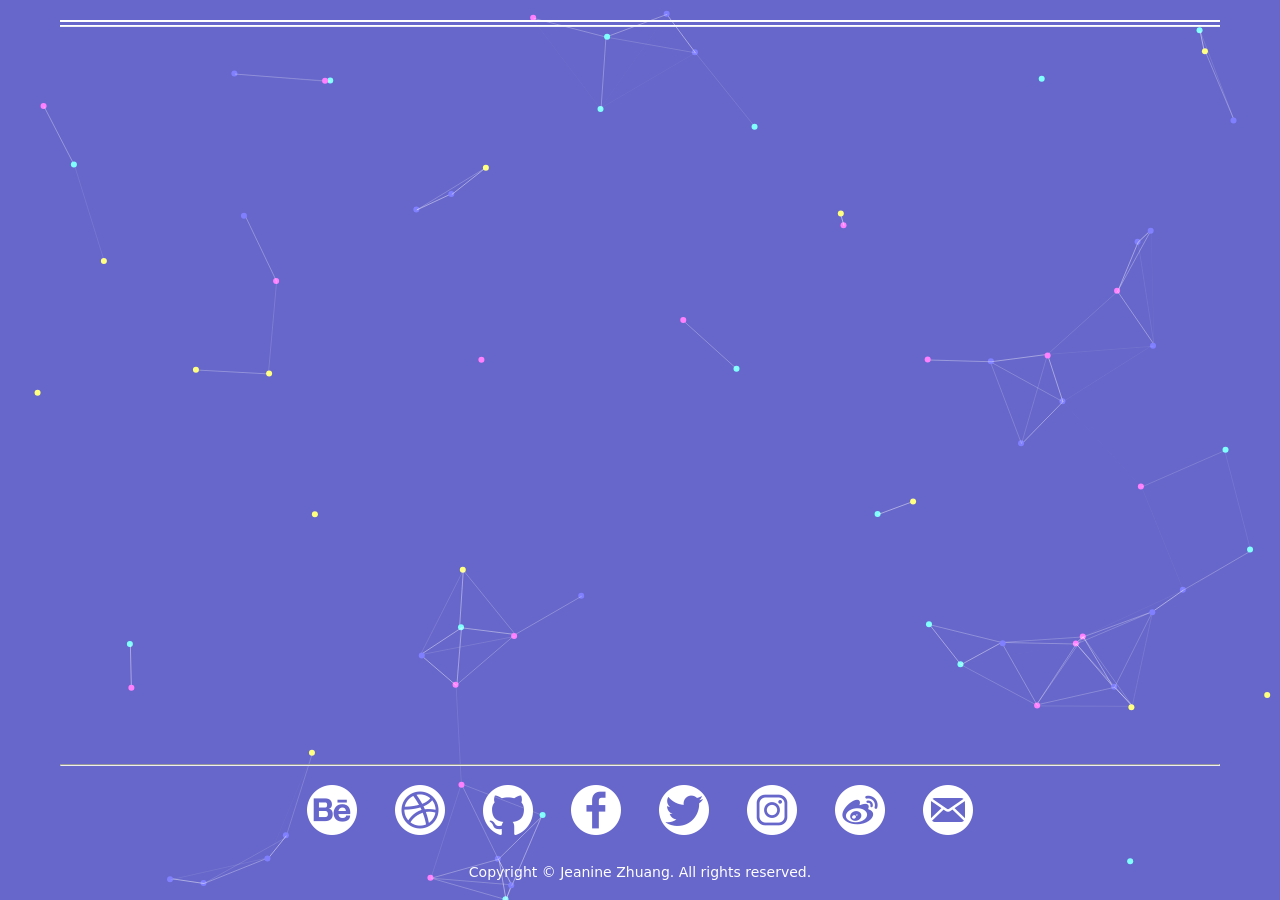
==== commit d9063a50: "测试" ====
--- a/index.html
+++ b/index.html
@@ -1 +1 @@
-<!DOCTYPE html><html lang="en"><head><meta charset="utf-8"><meta http-equiv="X-UA-Compatible" content="IE=edge"><meta name="viewport" content="width=device-width,initial-scale=1"><link rel="icon" href="/favicon.ico"><title>blog</title><link href="/assets/css/404.a6a8d9c9.css" rel="prefetch"><link href="/assets/css/Admin.3a4b6814.css" rel="prefetch"><link href="/assets/css/Be.ca7032cb.css" rel="prefetch"><link href="/assets/css/Bookmarks.ff855bfa.css" rel="prefetch"><link href="/assets/css/Header.23c37bf6.css" rel="prefetch"><link href="/assets/js/404.03c48404.js" rel="prefetch"><link href="/assets/js/Admin.3f581bb0.js" rel="prefetch"><link href="/assets/js/Be.df889e2f.js" rel="prefetch"><link href="/assets/js/Be~Bookmarks.468ac090.js" rel="prefetch"><link href="/assets/js/Bookmarks.f403d24b.js" rel="prefetch"><link href="/assets/js/DRN.daf9611e.js" rel="prefetch"><link href="/assets/js/Footer.61021d13.js" rel="prefetch"><link href="/assets/js/Header.5737ff57.js" rel="prefetch"><link href="/assets/js/about.9ee156d5.js" rel="prefetch"><link href="/assets/js/home.444c426d.js" rel="prefetch"><link href="/assets/css/app.a00507e4.css" rel="preload" as="style"><link href="/assets/css/chunk-vendors.8777d95f.css" rel="preload" as="style"><link href="/assets/js/app.6412ac9a.js" rel="preload" as="script"><link href="/assets/js/chunk-vendors.44fe057c.js" rel="preload" as="script"><link href="/assets/css/chunk-vendors.8777d95f.css" rel="stylesheet"><link href="/assets/css/app.a00507e4.css" rel="stylesheet"></head><body><noscript><strong>We're sorry but blog doesn't work properly without JavaScript enabled. Please enable it to continue.</strong></noscript><div id="app"></div><script src="/assets/js/chunk-vendors.44fe057c.js"></script><script src="/assets/js/app.6412ac9a.js"></script></body></html>+<!DOCTYPE html><html lang="en"><head><meta charset="utf-8"><meta http-equiv="X-UA-Compatible" content="IE=edge"><meta name="viewport" content="width=device-width,initial-scale=1"><link rel="icon" href="/favicon.ico"><title>blog</title><link href="/assets/css/404.a6a8d9c9.css" rel="prefetch"><link href="/assets/css/Admin.3a4b6814.css" rel="prefetch"><link href="/assets/css/Be.ca7032cb.css" rel="prefetch"><link href="/assets/css/Bookmarks.ff855bfa.css" rel="prefetch"><link href="/assets/css/Header.23c37bf6.css" rel="prefetch"><link href="/assets/js/404.03c48404.js" rel="prefetch"><link href="/assets/js/Admin.3f581bb0.js" rel="prefetch"><link href="/assets/js/Be.df889e2f.js" rel="prefetch"><link href="/assets/js/Be~Bookmarks.9a5c2830.js" rel="prefetch"><link href="/assets/js/Bookmarks.f403d24b.js" rel="prefetch"><link href="/assets/js/DRN.daf9611e.js" rel="prefetch"><link href="/assets/js/Footer.61021d13.js" rel="prefetch"><link href="/assets/js/Header.5737ff57.js" rel="prefetch"><link href="/assets/js/about.9ee156d5.js" rel="prefetch"><link href="/assets/js/home.444c426d.js" rel="prefetch"><link href="/assets/css/app.a00507e4.css" rel="preload" as="style"><link href="/assets/css/chunk-vendors.8777d95f.css" rel="preload" as="style"><link href="/assets/js/app.15ab2755.js" rel="preload" as="script"><link href="/assets/js/chunk-vendors.44fe057c.js" rel="preload" as="script"><link href="/assets/css/chunk-vendors.8777d95f.css" rel="stylesheet"><link href="/assets/css/app.a00507e4.css" rel="stylesheet"></head><body><noscript><strong>We're sorry but blog doesn't work properly without JavaScript enabled. Please enable it to continue.</strong></noscript><div id="app"></div><script src="/assets/js/chunk-vendors.44fe057c.js"></script><script src="/assets/js/app.15ab2755.js"></script></body></html>
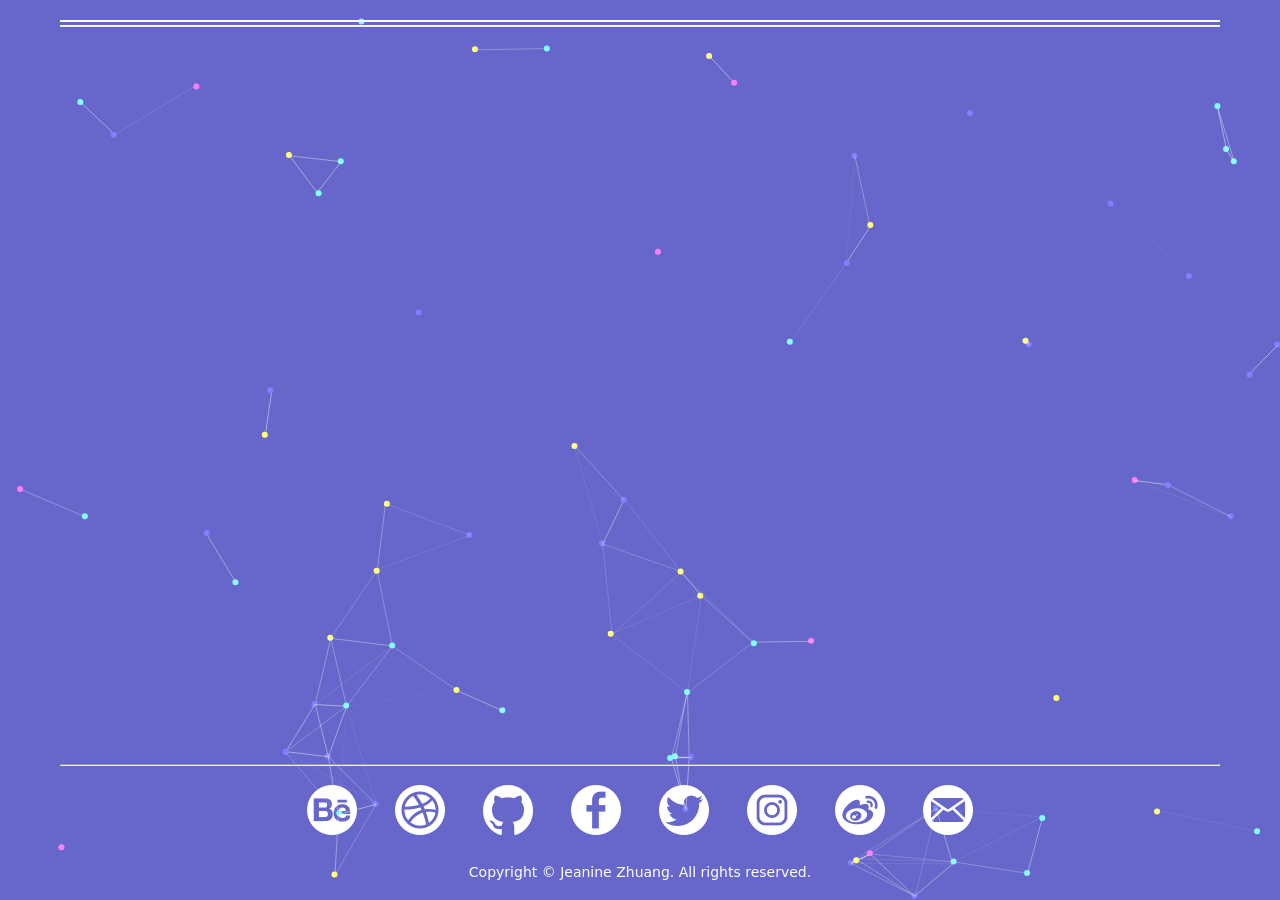
==== commit 7872b528: "测试" ====
--- a/index.html
+++ b/index.html
@@ -1 +1 @@
-<!DOCTYPE html><html lang="en"><head><meta charset="utf-8"><meta http-equiv="X-UA-Compatible" content="IE=edge"><meta name="viewport" content="width=device-width,initial-scale=1"><link rel="icon" href="/favicon.ico"><title>blog</title><link href="/assets/css/404.a6a8d9c9.css" rel="prefetch"><link href="/assets/css/Admin.3a4b6814.css" rel="prefetch"><link href="/assets/css/Be.ca7032cb.css" rel="prefetch"><link href="/assets/css/Bookmarks.ff855bfa.css" rel="prefetch"><link href="/assets/css/Header.23c37bf6.css" rel="prefetch"><link href="/assets/js/404.03c48404.js" rel="prefetch"><link href="/assets/js/Admin.3f581bb0.js" rel="prefetch"><link href="/assets/js/Be.df889e2f.js" rel="prefetch"><link href="/assets/js/Be~Bookmarks.9a5c2830.js" rel="prefetch"><link href="/assets/js/Bookmarks.f403d24b.js" rel="prefetch"><link href="/assets/js/DRN.daf9611e.js" rel="prefetch"><link href="/assets/js/Footer.61021d13.js" rel="prefetch"><link href="/assets/js/Header.5737ff57.js" rel="prefetch"><link href="/assets/js/about.9ee156d5.js" rel="prefetch"><link href="/assets/js/home.444c426d.js" rel="prefetch"><link href="/assets/css/app.a00507e4.css" rel="preload" as="style"><link href="/assets/css/chunk-vendors.8777d95f.css" rel="preload" as="style"><link href="/assets/js/app.15ab2755.js" rel="preload" as="script"><link href="/assets/js/chunk-vendors.44fe057c.js" rel="preload" as="script"><link href="/assets/css/chunk-vendors.8777d95f.css" rel="stylesheet"><link href="/assets/css/app.a00507e4.css" rel="stylesheet"></head><body><noscript><strong>We're sorry but blog doesn't work properly without JavaScript enabled. Please enable it to continue.</strong></noscript><div id="app"></div><script src="/assets/js/chunk-vendors.44fe057c.js"></script><script src="/assets/js/app.15ab2755.js"></script></body></html>+<!DOCTYPE html><html lang="en"><head><meta charset="utf-8"><meta http-equiv="X-UA-Compatible" content="IE=edge"><meta name="viewport" content="width=device-width,initial-scale=1"><link rel="icon" href="/favicon.ico"><title>blog</title><link href="/assets/css/404.a6a8d9c9.css" rel="prefetch"><link href="/assets/css/Admin.3a4b6814.css" rel="prefetch"><link href="/assets/css/Be.ca7032cb.css" rel="prefetch"><link href="/assets/css/Bookmarks.ff855bfa.css" rel="prefetch"><link href="/assets/css/Header.23c37bf6.css" rel="prefetch"><link href="/assets/js/404.03c48404.js" rel="prefetch"><link href="/assets/js/Admin.3f581bb0.js" rel="prefetch"><link href="/assets/js/Be.df889e2f.js" rel="prefetch"><link href="/assets/js/Be~Bookmarks.57616e0d.js" rel="prefetch"><link href="/assets/js/Bookmarks.f403d24b.js" rel="prefetch"><link href="/assets/js/DRN.daf9611e.js" rel="prefetch"><link href="/assets/js/Footer.61021d13.js" rel="prefetch"><link href="/assets/js/Header.5737ff57.js" rel="prefetch"><link href="/assets/js/about.9ee156d5.js" rel="prefetch"><link href="/assets/js/home.444c426d.js" rel="prefetch"><link href="/assets/css/app.a00507e4.css" rel="preload" as="style"><link href="/assets/css/chunk-vendors.8777d95f.css" rel="preload" as="style"><link href="/assets/js/app.6ac1da6e.js" rel="preload" as="script"><link href="/assets/js/chunk-vendors.44fe057c.js" rel="preload" as="script"><link href="/assets/css/chunk-vendors.8777d95f.css" rel="stylesheet"><link href="/assets/css/app.a00507e4.css" rel="stylesheet"></head><body><noscript><strong>We're sorry but blog doesn't work properly without JavaScript enabled. Please enable it to continue.</strong></noscript><div id="app"></div><script src="/assets/js/chunk-vendors.44fe057c.js"></script><script src="/assets/js/app.6ac1da6e.js"></script></body></html>
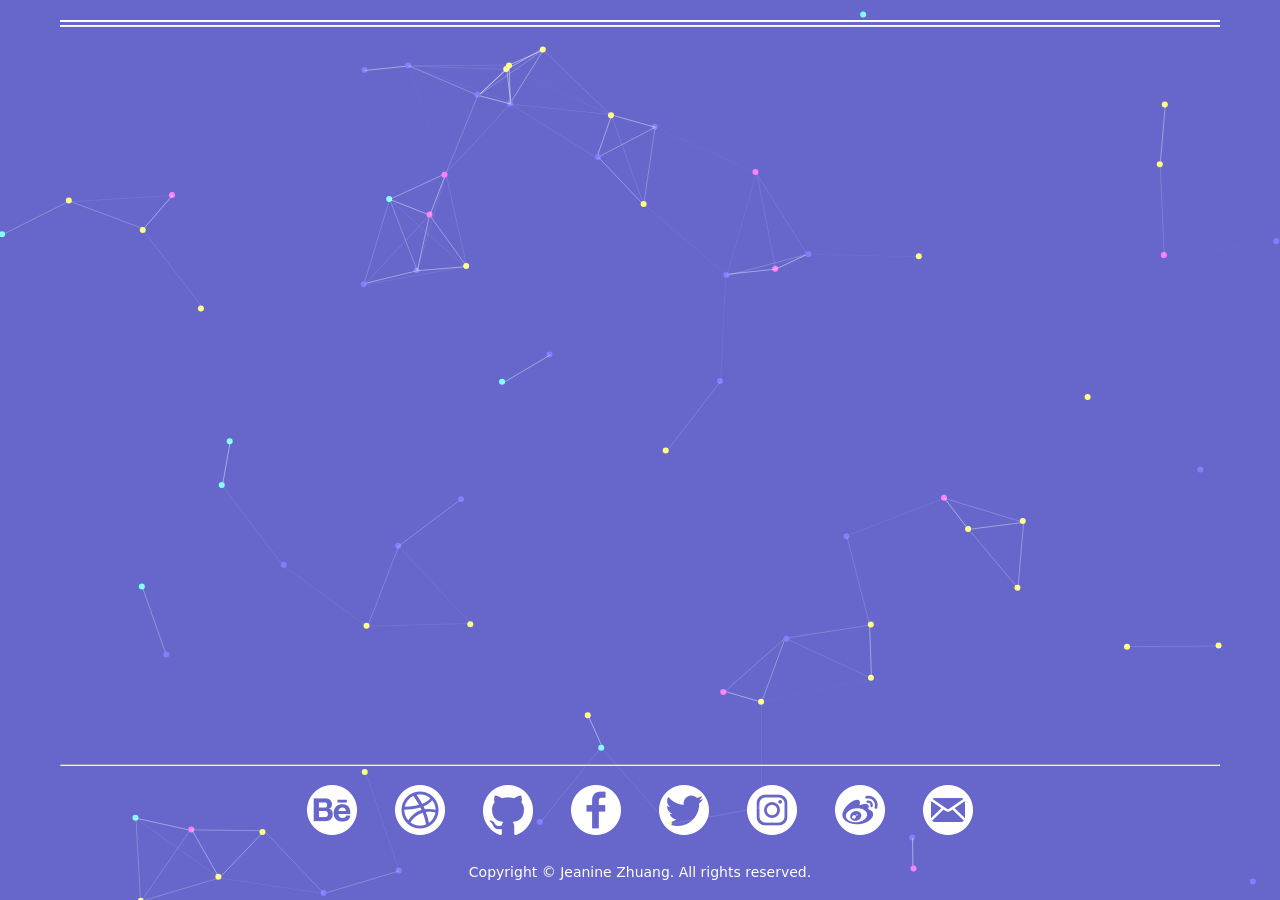
==== commit d5f7ede7: "测试" ====
--- a/index.html
+++ b/index.html
@@ -1 +1 @@
-<!DOCTYPE html><html lang="en"><head><meta charset="utf-8"><meta http-equiv="X-UA-Compatible" content="IE=edge"><meta name="viewport" content="width=device-width,initial-scale=1"><link rel="icon" href="/favicon.ico"><title>blog</title><link href="/assets/css/404.a6a8d9c9.css" rel="prefetch"><link href="/assets/css/Admin.3a4b6814.css" rel="prefetch"><link href="/assets/css/Be.ca7032cb.css" rel="prefetch"><link href="/assets/css/Bookmarks.ff855bfa.css" rel="prefetch"><link href="/assets/css/Header.23c37bf6.css" rel="prefetch"><link href="/assets/js/404.03c48404.js" rel="prefetch"><link href="/assets/js/Admin.3f581bb0.js" rel="prefetch"><link href="/assets/js/Be.df889e2f.js" rel="prefetch"><link href="/assets/js/Be~Bookmarks.57616e0d.js" rel="prefetch"><link href="/assets/js/Bookmarks.f403d24b.js" rel="prefetch"><link href="/assets/js/DRN.daf9611e.js" rel="prefetch"><link href="/assets/js/Footer.61021d13.js" rel="prefetch"><link href="/assets/js/Header.5737ff57.js" rel="prefetch"><link href="/assets/js/about.9ee156d5.js" rel="prefetch"><link href="/assets/js/home.444c426d.js" rel="prefetch"><link href="/assets/css/app.a00507e4.css" rel="preload" as="style"><link href="/assets/css/chunk-vendors.8777d95f.css" rel="preload" as="style"><link href="/assets/js/app.6ac1da6e.js" rel="preload" as="script"><link href="/assets/js/chunk-vendors.44fe057c.js" rel="preload" as="script"><link href="/assets/css/chunk-vendors.8777d95f.css" rel="stylesheet"><link href="/assets/css/app.a00507e4.css" rel="stylesheet"></head><body><noscript><strong>We're sorry but blog doesn't work properly without JavaScript enabled. Please enable it to continue.</strong></noscript><div id="app"></div><script src="/assets/js/chunk-vendors.44fe057c.js"></script><script src="/assets/js/app.6ac1da6e.js"></script></body></html>+<!DOCTYPE html><html lang="en"><head><meta charset="utf-8"><meta http-equiv="X-UA-Compatible" content="IE=edge"><meta name="viewport" content="width=device-width,initial-scale=1"><link rel="icon" href="/favicon.ico"><title>blog</title><link href="/assets/css/404.a6a8d9c9.css" rel="prefetch"><link href="/assets/css/Admin.3a4b6814.css" rel="prefetch"><link href="/assets/css/Be.ca7032cb.css" rel="prefetch"><link href="/assets/css/Bookmarks.ff855bfa.css" rel="prefetch"><link href="/assets/css/Header.23c37bf6.css" rel="prefetch"><link href="/assets/js/404.03c48404.js" rel="prefetch"><link href="/assets/js/Admin.3f581bb0.js" rel="prefetch"><link href="/assets/js/Be.df889e2f.js" rel="prefetch"><link href="/assets/js/Be~Bookmarks.380641a2.js" rel="prefetch"><link href="/assets/js/Bookmarks.f403d24b.js" rel="prefetch"><link href="/assets/js/DRN.daf9611e.js" rel="prefetch"><link href="/assets/js/Footer.61021d13.js" rel="prefetch"><link href="/assets/js/Header.5737ff57.js" rel="prefetch"><link href="/assets/js/about.9ee156d5.js" rel="prefetch"><link href="/assets/js/home.444c426d.js" rel="prefetch"><link href="/assets/css/app.a00507e4.css" rel="preload" as="style"><link href="/assets/css/chunk-vendors.8777d95f.css" rel="preload" as="style"><link href="/assets/js/app.47763c98.js" rel="preload" as="script"><link href="/assets/js/chunk-vendors.44fe057c.js" rel="preload" as="script"><link href="/assets/css/chunk-vendors.8777d95f.css" rel="stylesheet"><link href="/assets/css/app.a00507e4.css" rel="stylesheet"></head><body><noscript><strong>We're sorry but blog doesn't work properly without JavaScript enabled. Please enable it to continue.</strong></noscript><div id="app"></div><script src="/assets/js/chunk-vendors.44fe057c.js"></script><script src="/assets/js/app.47763c98.js"></script></body></html>
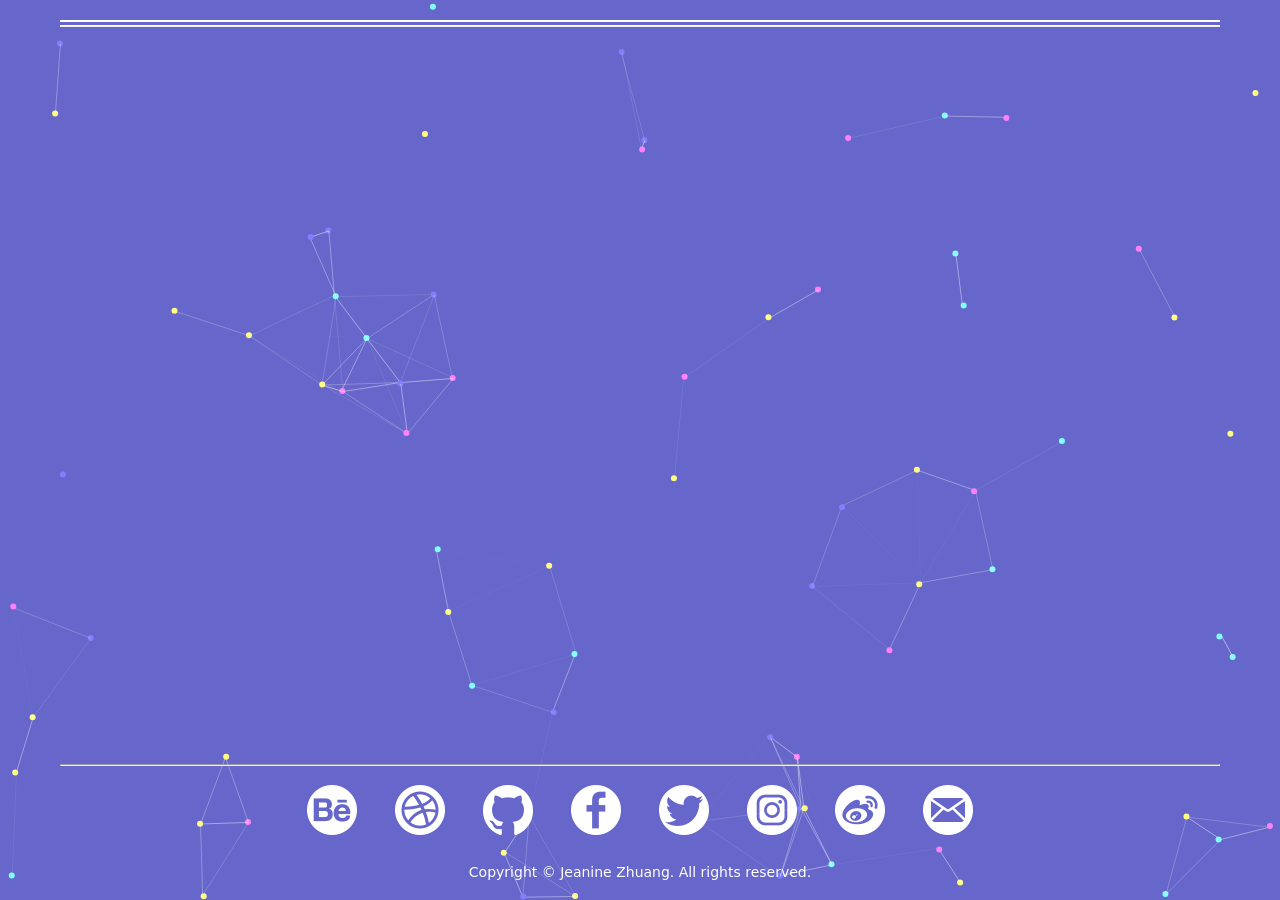
==== commit a3542c08: "测试" ====
--- a/index.html
+++ b/index.html
@@ -1 +1 @@
-<!DOCTYPE html><html lang="en"><head><meta charset="utf-8"><meta http-equiv="X-UA-Compatible" content="IE=edge"><meta name="viewport" content="width=device-width,initial-scale=1"><link rel="icon" href="/favicon.ico"><title>blog</title><link href="/assets/css/404.a6a8d9c9.css" rel="prefetch"><link href="/assets/css/Admin.3a4b6814.css" rel="prefetch"><link href="/assets/css/Be.ca7032cb.css" rel="prefetch"><link href="/assets/css/Bookmarks.ff855bfa.css" rel="prefetch"><link href="/assets/css/Header.23c37bf6.css" rel="prefetch"><link href="/assets/js/404.03c48404.js" rel="prefetch"><link href="/assets/js/Admin.3f581bb0.js" rel="prefetch"><link href="/assets/js/Be.df889e2f.js" rel="prefetch"><link href="/assets/js/Be~Bookmarks.380641a2.js" rel="prefetch"><link href="/assets/js/Bookmarks.f403d24b.js" rel="prefetch"><link href="/assets/js/DRN.daf9611e.js" rel="prefetch"><link href="/assets/js/Footer.61021d13.js" rel="prefetch"><link href="/assets/js/Header.5737ff57.js" rel="prefetch"><link href="/assets/js/about.9ee156d5.js" rel="prefetch"><link href="/assets/js/home.444c426d.js" rel="prefetch"><link href="/assets/css/app.a00507e4.css" rel="preload" as="style"><link href="/assets/css/chunk-vendors.8777d95f.css" rel="preload" as="style"><link href="/assets/js/app.47763c98.js" rel="preload" as="script"><link href="/assets/js/chunk-vendors.44fe057c.js" rel="preload" as="script"><link href="/assets/css/chunk-vendors.8777d95f.css" rel="stylesheet"><link href="/assets/css/app.a00507e4.css" rel="stylesheet"></head><body><noscript><strong>We're sorry but blog doesn't work properly without JavaScript enabled. Please enable it to continue.</strong></noscript><div id="app"></div><script src="/assets/js/chunk-vendors.44fe057c.js"></script><script src="/assets/js/app.47763c98.js"></script></body></html>+<!DOCTYPE html><html lang="en"><head><meta charset="utf-8"><meta http-equiv="X-UA-Compatible" content="IE=edge"><meta name="viewport" content="width=device-width,initial-scale=1"><link rel="icon" href="/favicon.ico"><title>blog</title><link href="/assets/css/404.a6a8d9c9.css" rel="prefetch"><link href="/assets/css/Admin.3a4b6814.css" rel="prefetch"><link href="/assets/css/Be.5c71f7e3.css" rel="prefetch"><link href="/assets/css/Bookmarks.f695f696.css" rel="prefetch"><link href="/assets/css/Header.23c37bf6.css" rel="prefetch"><link href="/assets/js/404.03c48404.js" rel="prefetch"><link href="/assets/js/Admin.3f581bb0.js" rel="prefetch"><link href="/assets/js/Be.7226abb3.js" rel="prefetch"><link href="/assets/js/Be~Bookmarks.5a45bbb2.js" rel="prefetch"><link href="/assets/js/Bookmarks.c9e134ce.js" rel="prefetch"><link href="/assets/js/DRN.daf9611e.js" rel="prefetch"><link href="/assets/js/Footer.61021d13.js" rel="prefetch"><link href="/assets/js/Header.5737ff57.js" rel="prefetch"><link href="/assets/js/about.9ee156d5.js" rel="prefetch"><link href="/assets/js/home.444c426d.js" rel="prefetch"><link href="/assets/css/app.a00507e4.css" rel="preload" as="style"><link href="/assets/css/chunk-vendors.8777d95f.css" rel="preload" as="style"><link href="/assets/js/app.3681b044.js" rel="preload" as="script"><link href="/assets/js/chunk-vendors.44fe057c.js" rel="preload" as="script"><link href="/assets/css/chunk-vendors.8777d95f.css" rel="stylesheet"><link href="/assets/css/app.a00507e4.css" rel="stylesheet"></head><body><noscript><strong>We're sorry but blog doesn't work properly without JavaScript enabled. Please enable it to continue.</strong></noscript><div id="app"></div><script src="/assets/js/chunk-vendors.44fe057c.js"></script><script src="/assets/js/app.3681b044.js"></script></body></html>
--- a/assets/css/Be.5c71f7e3.css
+++ b/assets/css/Be.5c71f7e3.css
@@ -0,0 +1 @@
+#app .el-main[data-v-a8f1f2c4]{overflow:auto}#be[data-v-a8f1f2c4]{position:absolute;width:100%;height:100%;top:0;left:0}#be .el-container .el-header[data-v-a8f1f2c4]{height:auto}#be .el-container .el-aside .el-menu[data-v-a8f1f2c4]{height:100%;float:left;box-shadow:5px 0 10px rgba(0,0,0,.25)}#be .el-container .el-aside .el-menu[data-v-a8f1f2c4]:not(.el-menu--collapse){width:200px}#be .el-container .el-aside .isCollapse[data-v-a8f1f2c4]{padding:5px;font-size:25px;margin-left:5px;z-index:100}.cell span[data-v-1c80b6f9]{overflow:hidden;text-overflow:ellipsis;white-space:nowrap}.BookList .pageAction[data-v-1c80b6f9]{padding:20px 0}.buttonTopMG[data-v-3fb2be43]{margin-top:22px}.tool[data-v-3fb2be43]{-moz-column-count:4;column-count:4;-moz-column-gap:30px;column-gap:30px;margin-bottom:20px}.tool .tool-grid-col[data-v-3fb2be43]{-moz-column-break-inside:avoid;break-inside:avoid;min-height:20px;border:1px solid #3a8ee6;border-radius:10px;padding:10px}.el-tabs[data-v-5650b7d8]{min-height:calc(100% - 20px)}.el-tabs .cell span[data-v-5650b7d8]{overflow:hidden;text-overflow:ellipsis;white-space:nowrap}.Bookmarks .pageAction[data-v-5650b7d8]{padding:20px 0}
--- a/assets/css/Bookmarks.f695f696.css
+++ b/assets/css/Bookmarks.f695f696.css
@@ -0,0 +1 @@
+.el-collapse[data-v-7c04c5b1]{border-bottom:none}.el-collapse[data-v-7c04c5b1] .el-collapse-item__header,.el-collapse[data-v-7c04c5b1] .el-collapse-item__wrap{background:no-repeat;border-bottom:none}.el-collapse[data-v-7c04c5b1] .el-collapse-item__header{color:#222;display:block;font-size:1.5em;-webkit-margin-before:1em;margin-block-start:1em;-webkit-margin-after:1em;margin-block-end:1em;-webkit-margin-start:0;margin-inline-start:0;-webkit-margin-end:0;margin-inline-end:0;font-weight:700;border-bottom:none}.bookmarks-btn[data-v-7c04c5b1]{border:1px solid;background-color:hsla(0,0%,100%,.2);font-size:1.25em;padding:10px 20px;display:inline-block;border-radius:4px;color:#fff;transition:background-color .5s;-moz-transition:background-color .5s;-webkit-transition:background-color .5s;-o-transition:background-color .5s}.bookmarks-btn[data-v-7c04c5b1]:hover{background-color:#ffbe6a}.bookmarks-btn[data-v-7c04c5b1]:active{background-color:#323264}
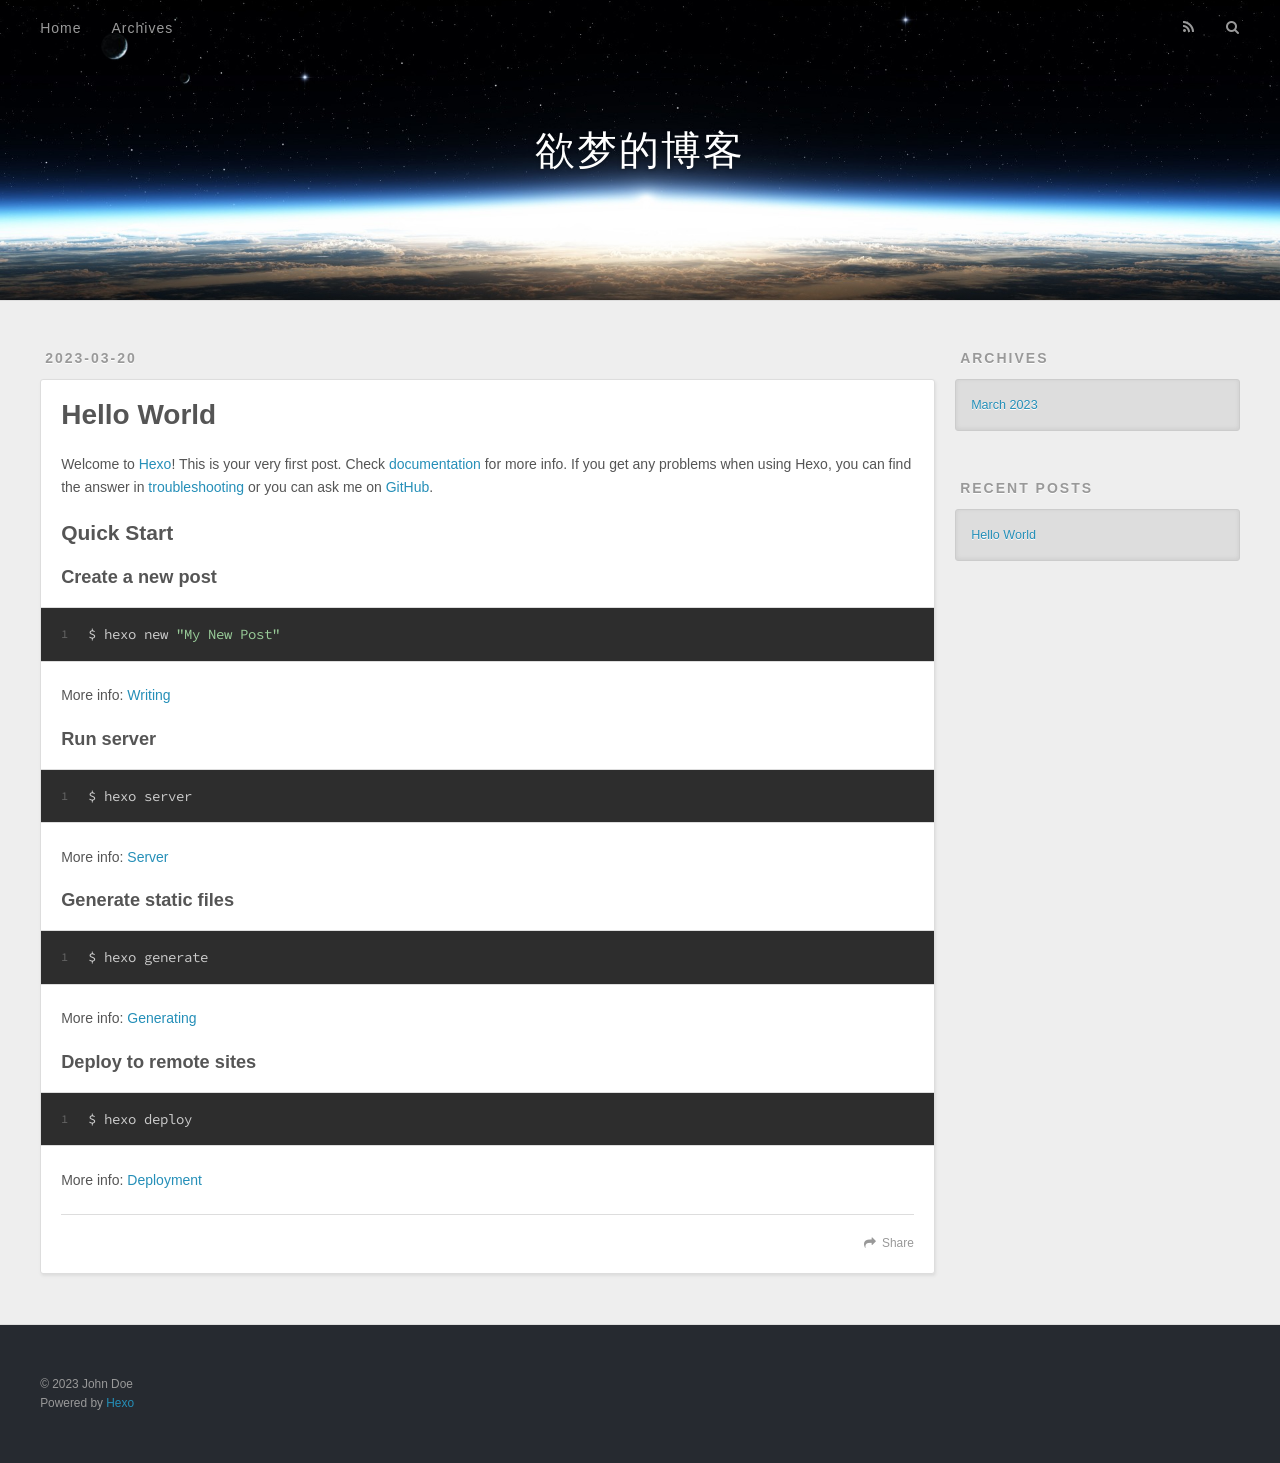
==== commit e72f9ba7: "Site updated: 2023-03-20 18:02:52" ====
--- a/index.html
+++ b/index.html
@@ -1 +1,196 @@
-<!DOCTYPE html><html lang="en"><head><meta charset="utf-8"><meta http-equiv="X-UA-Compatible" content="IE=edge"><meta name="viewport" content="width=device-width,initial-scale=1"><link rel="icon" href="/favicon.ico"><title>blog</title><link href="/assets/css/404.a6a8d9c9.css" rel="prefetch"><link href="/assets/css/Admin.3a4b6814.css" rel="prefetch"><link href="/assets/css/Be.5c71f7e3.css" rel="prefetch"><link href="/assets/css/Bookmarks.f695f696.css" rel="prefetch"><link href="/assets/css/Header.23c37bf6.css" rel="prefetch"><link href="/assets/js/404.03c48404.js" rel="prefetch"><link href="/assets/js/Admin.3f581bb0.js" rel="prefetch"><link href="/assets/js/Be.7226abb3.js" rel="prefetch"><link href="/assets/js/Be~Bookmarks.5a45bbb2.js" rel="prefetch"><link href="/assets/js/Bookmarks.c9e134ce.js" rel="prefetch"><link href="/assets/js/DRN.daf9611e.js" rel="prefetch"><link href="/assets/js/Footer.61021d13.js" rel="prefetch"><link href="/assets/js/Header.5737ff57.js" rel="prefetch"><link href="/assets/js/about.9ee156d5.js" rel="prefetch"><link href="/assets/js/home.444c426d.js" rel="prefetch"><link href="/assets/css/app.a00507e4.css" rel="preload" as="style"><link href="/assets/css/chunk-vendors.8777d95f.css" rel="preload" as="style"><link href="/assets/js/app.3681b044.js" rel="preload" as="script"><link href="/assets/js/chunk-vendors.44fe057c.js" rel="preload" as="script"><link href="/assets/css/chunk-vendors.8777d95f.css" rel="stylesheet"><link href="/assets/css/app.a00507e4.css" rel="stylesheet"></head><body><noscript><strong>We're sorry but blog doesn't work properly without JavaScript enabled. Please enable it to continue.</strong></noscript><div id="app"></div><script src="/assets/js/chunk-vendors.44fe057c.js"></script><script src="/assets/js/app.3681b044.js"></script></body></html>+<!DOCTYPE html>
+<html>
+<head>
+  <meta charset="utf-8">
+  
+
+  
+  <title>欲梦的博客</title>
+  <meta name="viewport" content="width=device-width, initial-scale=1, maximum-scale=1">
+  <meta property="og:type" content="website">
+<meta property="og:title" content="欲梦的博客">
+<meta property="og:url" content="http://example.com/index.html">
+<meta property="og:site_name" content="欲梦的博客">
+<meta property="og:locale" content="en_US">
+<meta property="article:author" content="John Doe">
+<meta name="twitter:card" content="summary">
+  
+    <link rel="alternate" href="/atom.xml" title="欲梦的博客" type="application/atom+xml">
+  
+  
+    <link rel="icon" href="/favicon.png">
+  
+  
+    <link href="//fonts.googleapis.com/css?family=Source+Code+Pro" rel="stylesheet" type="text/css">
+  
+  
+<link rel="stylesheet" href="/css/style.css">
+
+<meta name="generator" content="Hexo 5.4.2"></head>
+
+<body>
+  <div id="container">
+    <div id="wrap">
+      <header id="header">
+  <div id="banner"></div>
+  <div id="header-outer" class="outer">
+    <div id="header-title" class="inner">
+      <h1 id="logo-wrap">
+        <a href="/" id="logo">欲梦的博客</a>
+      </h1>
+      
+    </div>
+    <div id="header-inner" class="inner">
+      <nav id="main-nav">
+        <a id="main-nav-toggle" class="nav-icon"></a>
+        
+          <a class="main-nav-link" href="/">Home</a>
+        
+          <a class="main-nav-link" href="/archives">Archives</a>
+        
+      </nav>
+      <nav id="sub-nav">
+        
+          <a id="nav-rss-link" class="nav-icon" href="/atom.xml" title="RSS Feed"></a>
+        
+        <a id="nav-search-btn" class="nav-icon" title="Search"></a>
+      </nav>
+      <div id="search-form-wrap">
+        <form action="//google.com/search" method="get" accept-charset="UTF-8" class="search-form"><input type="search" name="q" class="search-form-input" placeholder="Search"><button type="submit" class="search-form-submit">&#xF002;</button><input type="hidden" name="sitesearch" value="http://example.com"></form>
+      </div>
+    </div>
+  </div>
+</header>
+      <div class="outer">
+        <section id="main">
+  
+    <article id="post-hello-world" class="article article-type-post" itemscope itemprop="blogPost">
+  <div class="article-meta">
+    <a href="/2023/03/20/hello-world/" class="article-date">
+  <time datetime="2023-03-20T09:48:11.755Z" itemprop="datePublished">2023-03-20</time>
+</a>
+    
+  </div>
+  <div class="article-inner">
+    
+    
+      <header class="article-header">
+        
+  
+    <h1 itemprop="name">
+      <a class="article-title" href="/2023/03/20/hello-world/">Hello World</a>
+    </h1>
+  
+
+      </header>
+    
+    <div class="article-entry" itemprop="articleBody">
+      
+        <p>Welcome to <a target="_blank" rel="noopener" href="https://hexo.io/">Hexo</a>! This is your very first post. Check <a target="_blank" rel="noopener" href="https://hexo.io/docs/">documentation</a> for more info. If you get any problems when using Hexo, you can find the answer in <a target="_blank" rel="noopener" href="https://hexo.io/docs/troubleshooting.html">troubleshooting</a> or you can ask me on <a target="_blank" rel="noopener" href="https://github.com/hexojs/hexo/issues">GitHub</a>.</p>
+<h2 id="Quick-Start"><a href="#Quick-Start" class="headerlink" title="Quick Start"></a>Quick Start</h2><h3 id="Create-a-new-post"><a href="#Create-a-new-post" class="headerlink" title="Create a new post"></a>Create a new post</h3><figure class="highlight bash"><table><tr><td class="gutter"><pre><span class="line">1</span><br></pre></td><td class="code"><pre><span class="line">$ hexo new <span class="string">&quot;My New Post&quot;</span></span><br></pre></td></tr></table></figure>
+
+<p>More info: <a target="_blank" rel="noopener" href="https://hexo.io/docs/writing.html">Writing</a></p>
+<h3 id="Run-server"><a href="#Run-server" class="headerlink" title="Run server"></a>Run server</h3><figure class="highlight bash"><table><tr><td class="gutter"><pre><span class="line">1</span><br></pre></td><td class="code"><pre><span class="line">$ hexo server</span><br></pre></td></tr></table></figure>
+
+<p>More info: <a target="_blank" rel="noopener" href="https://hexo.io/docs/server.html">Server</a></p>
+<h3 id="Generate-static-files"><a href="#Generate-static-files" class="headerlink" title="Generate static files"></a>Generate static files</h3><figure class="highlight bash"><table><tr><td class="gutter"><pre><span class="line">1</span><br></pre></td><td class="code"><pre><span class="line">$ hexo generate</span><br></pre></td></tr></table></figure>
+
+<p>More info: <a target="_blank" rel="noopener" href="https://hexo.io/docs/generating.html">Generating</a></p>
+<h3 id="Deploy-to-remote-sites"><a href="#Deploy-to-remote-sites" class="headerlink" title="Deploy to remote sites"></a>Deploy to remote sites</h3><figure class="highlight bash"><table><tr><td class="gutter"><pre><span class="line">1</span><br></pre></td><td class="code"><pre><span class="line">$ hexo deploy</span><br></pre></td></tr></table></figure>
+
+<p>More info: <a target="_blank" rel="noopener" href="https://hexo.io/docs/one-command-deployment.html">Deployment</a></p>
+
+      
+    </div>
+    <footer class="article-footer">
+      <a data-url="http://example.com/2023/03/20/hello-world/" data-id="clfgnjbgd00008k9mdz5i1zpj" class="article-share-link">Share</a>
+      
+      
+    </footer>
+  </div>
+  
+</article>
+
+
+  
+
+
+</section>
+        
+          <aside id="sidebar">
+  
+    
+
+  
+    
+
+  
+    
+  
+    
+  <div class="widget-wrap">
+    <h3 class="widget-title">Archives</h3>
+    <div class="widget">
+      <ul class="archive-list"><li class="archive-list-item"><a class="archive-list-link" href="/archives/2023/03/">March 2023</a></li></ul>
+    </div>
+  </div>
+
+
+  
+    
+  <div class="widget-wrap">
+    <h3 class="widget-title">Recent Posts</h3>
+    <div class="widget">
+      <ul>
+        
+          <li>
+            <a href="/2023/03/20/hello-world/">Hello World</a>
+          </li>
+        
+      </ul>
+    </div>
+  </div>
+
+  
+</aside>
+        
+      </div>
+      <footer id="footer">
+  
+  <div class="outer">
+    <div id="footer-info" class="inner">
+      &copy; 2023 John Doe<br>
+      Powered by <a href="http://hexo.io/" target="_blank">Hexo</a>
+    </div>
+  </div>
+</footer>
+    </div>
+    <nav id="mobile-nav">
+  
+    <a href="/" class="mobile-nav-link">Home</a>
+  
+    <a href="/archives" class="mobile-nav-link">Archives</a>
+  
+</nav>
+    
+
+<script src="//ajax.googleapis.com/ajax/libs/jquery/2.0.3/jquery.min.js"></script>
+
+
+  
+<link rel="stylesheet" href="/fancybox/jquery.fancybox.css">
+
+  
+<script src="/fancybox/jquery.fancybox.pack.js"></script>
+
+
+
+
+<script src="/js/script.js"></script>
+
+
+
+
+  </div>
+</body>
+</html>
--- a/css/style.css
+++ b/css/style.css
@@ -0,0 +1,1372 @@
+body {
+  width: 100%;
+}
+body:before,
+body:after {
+  content: "";
+  display: table;
+}
+body:after {
+  clear: both;
+}
+html,
+body,
+div,
+span,
+applet,
+object,
+iframe,
+h1,
+h2,
+h3,
+h4,
+h5,
+h6,
+p,
+blockquote,
+pre,
+a,
+abbr,
+acronym,
+address,
+big,
+cite,
+code,
+del,
+dfn,
+em,
+img,
+ins,
+kbd,
+q,
+s,
+samp,
+small,
+strike,
+strong,
+sub,
+sup,
+tt,
+var,
+dl,
+dt,
+dd,
+ol,
+ul,
+li,
+fieldset,
+form,
+label,
+legend,
+table,
+caption,
+tbody,
+tfoot,
+thead,
+tr,
+th,
+td {
+  margin: 0;
+  padding: 0;
+  border: 0;
+  outline: 0;
+  font-weight: inherit;
+  font-style: inherit;
+  font-family: inherit;
+  font-size: 100%;
+  vertical-align: baseline;
+}
+body {
+  line-height: 1;
+  color: #000;
+  background: #fff;
+}
+ol,
+ul {
+  list-style: none;
+}
+table {
+  border-collapse: separate;
+  border-spacing: 0;
+  vertical-align: middle;
+}
+caption,
+th,
+td {
+  text-align: left;
+  font-weight: normal;
+  vertical-align: middle;
+}
+a img {
+  border: none;
+}
+input,
+button {
+  margin: 0;
+  padding: 0;
+}
+input::-moz-focus-inner,
+button::-moz-focus-inner {
+  border: 0;
+  padding: 0;
+}
+@font-face {
+  font-family: FontAwesome;
+  font-style: normal;
+  font-weight: normal;
+  src: url("fonts/fontawesome-webfont.eot?v=#4.0.3");
+  src: url("fonts/fontawesome-webfont.eot?#iefix&v=#4.0.3") format("embedded-opentype"), url("fonts/fontawesome-webfont.woff?v=#4.0.3") format("woff"), url("fonts/fontawesome-webfont.ttf?v=#4.0.3") format("truetype"), url("fonts/fontawesome-webfont.svg#fontawesomeregular?v=#4.0.3") format("svg");
+}
+html,
+body,
+#container {
+  height: 100%;
+}
+body {
+  background: #eee;
+  font: 14px -apple-system, BlinkMacSystemFont, "Segoe UI", "Roboto", "Oxygen", "Ubuntu", "Cantarell", "Fira Sans", "Droid Sans", "Helvetica Neue", sans-serif;
+  -webkit-text-size-adjust: 100%;
+}
+.outer {
+  max-width: 1220px;
+  margin: 0 auto;
+  padding: 0 20px;
+}
+.outer:before,
+.outer:after {
+  content: "";
+  display: table;
+}
+.outer:after {
+  clear: both;
+}
+.inner {
+  display: inline;
+  float: left;
+  width: 98.33333333333333%;
+  margin: 0 0.833333333333333%;
+}
+.left,
+.alignleft {
+  float: left;
+}
+.right,
+.alignright {
+  float: right;
+}
+.clear {
+  clear: both;
+}
+#container {
+  position: relative;
+}
+.mobile-nav-on {
+  overflow: hidden;
+}
+#wrap {
+  height: 100%;
+  width: 100%;
+  position: absolute;
+  top: 0;
+  left: 0;
+  -webkit-transition: 0.2s ease-out;
+  -moz-transition: 0.2s ease-out;
+  -ms-transition: 0.2s ease-out;
+  transition: 0.2s ease-out;
+  z-index: 1;
+  background: #eee;
+}
+.mobile-nav-on #wrap {
+  left: 280px;
+}
+@media screen and (min-width: 768px) {
+  #main {
+    display: inline;
+    float: left;
+    width: 73.33333333333333%;
+    margin: 0 0.833333333333333%;
+  }
+}
+.article-date,
+.article-category-link,
+.archive-year,
+.widget-title {
+  text-decoration: none;
+  text-transform: uppercase;
+  letter-spacing: 2px;
+  color: #999;
+  margin-bottom: 1em;
+  margin-left: 5px;
+  line-height: 1em;
+  text-shadow: 0 1px #fff;
+  font-weight: bold;
+}
+.article-inner,
+.archive-article-inner {
+  background: #fff;
+  -webkit-box-shadow: 1px 2px 3px #ddd;
+  box-shadow: 1px 2px 3px #ddd;
+  border: 1px solid #ddd;
+  border-radius: 3px;
+}
+.article-entry h1,
+.widget h1 {
+  font-size: 2em;
+}
+.article-entry h2,
+.widget h2 {
+  font-size: 1.5em;
+}
+.article-entry h3,
+.widget h3 {
+  font-size: 1.3em;
+}
+.article-entry h4,
+.widget h4 {
+  font-size: 1.2em;
+}
+.article-entry h5,
+.widget h5 {
+  font-size: 1em;
+}
+.article-entry h6,
+.widget h6 {
+  font-size: 1em;
+  color: #999;
+}
+.article-entry hr,
+.widget hr {
+  border: 1px dashed #ddd;
+}
+.article-entry strong,
+.widget strong {
+  font-weight: bold;
+}
+.article-entry em,
+.widget em,
+.article-entry cite,
+.widget cite {
+  font-style: italic;
+}
+.article-entry sup,
+.widget sup,
+.article-entry sub,
+.widget sub {
+  font-size: 0.75em;
+  line-height: 0;
+  position: relative;
+  vertical-align: baseline;
+}
+.article-entry sup,
+.widget sup {
+  top: -0.5em;
+}
+.article-entry sub,
+.widget sub {
+  bottom: -0.2em;
+}
+.article-entry small,
+.widget small {
+  font-size: 0.85em;
+}
+.article-entry acronym,
+.widget acronym,
+.article-entry abbr,
+.widget abbr {
+  border-bottom: 1px dotted;
+}
+.article-entry ul,
+.widget ul,
+.article-entry ol,
+.widget ol,
+.article-entry dl,
+.widget dl {
+  margin: 0 20px;
+  line-height: 1.6em;
+}
+.article-entry ul ul,
+.widget ul ul,
+.article-entry ol ul,
+.widget ol ul,
+.article-entry ul ol,
+.widget ul ol,
+.article-entry ol ol,
+.widget ol ol {
+  margin-top: 0;
+  margin-bottom: 0;
+}
+.article-entry ul,
+.widget ul {
+  list-style: disc;
+}
+.article-entry ol,
+.widget ol {
+  list-style: decimal;
+}
+.article-entry dt,
+.widget dt {
+  font-weight: bold;
+}
+#header {
+  height: 300px;
+  position: relative;
+  border-bottom: 1px solid #ddd;
+}
+#header:before,
+#header:after {
+  content: "";
+  position: absolute;
+  left: 0;
+  right: 0;
+  height: 40px;
+}
+#header:before {
+  top: 0;
+  background: -webkit-linear-gradient(rgba(0,0,0,0.2), transparent);
+  background: -moz-linear-gradient(rgba(0,0,0,0.2), transparent);
+  background: -ms-linear-gradient(rgba(0,0,0,0.2), transparent);
+  background: linear-gradient(rgba(0,0,0,0.2), transparent);
+}
+#header:after {
+  bottom: 0;
+  background: -webkit-linear-gradient(transparent, rgba(0,0,0,0.2));
+  background: -moz-linear-gradient(transparent, rgba(0,0,0,0.2));
+  background: -ms-linear-gradient(transparent, rgba(0,0,0,0.2));
+  background: linear-gradient(transparent, rgba(0,0,0,0.2));
+}
+#header-outer {
+  height: 100%;
+  position: relative;
+}
+#header-inner {
+  position: relative;
+  overflow: hidden;
+}
+#banner {
+  position: absolute;
+  top: 0;
+  left: 0;
+  width: 100%;
+  height: 100%;
+  background: url("images/banner.jpg") center #000;
+  background-size: cover;
+  z-index: -1;
+}
+#header-title {
+  text-align: center;
+  height: 40px;
+  position: absolute;
+  top: 50%;
+  left: 0;
+  margin-top: -20px;
+}
+#logo,
+#subtitle {
+  text-decoration: none;
+  color: #fff;
+  font-weight: 300;
+  text-shadow: 0 1px 4px rgba(0,0,0,0.3);
+}
+#logo {
+  font-size: 40px;
+  line-height: 40px;
+  letter-spacing: 2px;
+}
+#subtitle {
+  font-size: 16px;
+  line-height: 16px;
+  letter-spacing: 1px;
+}
+#subtitle-wrap {
+  margin-top: 16px;
+}
+#main-nav {
+  float: left;
+  margin-left: -15px;
+}
+.nav-icon,
+.main-nav-link {
+  float: left;
+  color: #fff;
+  opacity: 0.6;
+  text-decoration: none;
+  text-shadow: 0 1px rgba(0,0,0,0.2);
+  -webkit-transition: opacity 0.2s;
+  -moz-transition: opacity 0.2s;
+  -ms-transition: opacity 0.2s;
+  transition: opacity 0.2s;
+  display: block;
+  padding: 20px 15px;
+}
+.nav-icon:hover,
+.main-nav-link:hover {
+  opacity: 1;
+}
+.nav-icon {
+  font-family: FontAwesome;
+  text-align: center;
+  font-size: 14px;
+  width: 14px;
+  height: 14px;
+  padding: 20px 15px;
+  position: relative;
+  cursor: pointer;
+}
+.main-nav-link {
+  font-weight: 300;
+  letter-spacing: 1px;
+}
+@media screen and (max-width: 479px) {
+  .main-nav-link {
+    display: none;
+  }
+}
+#main-nav-toggle {
+  display: none;
+}
+#main-nav-toggle:before {
+  content: "\f0c9";
+}
+@media screen and (max-width: 479px) {
+  #main-nav-toggle {
+    display: block;
+  }
+}
+#sub-nav {
+  float: right;
+  margin-right: -15px;
+}
+#nav-rss-link:before {
+  content: "\f09e";
+}
+#nav-search-btn:before {
+  content: "\f002";
+}
+#search-form-wrap {
+  position: absolute;
+  top: 15px;
+  width: 150px;
+  height: 30px;
+  right: -150px;
+  opacity: 0;
+  -webkit-transition: 0.2s ease-out;
+  -moz-transition: 0.2s ease-out;
+  -ms-transition: 0.2s ease-out;
+  transition: 0.2s ease-out;
+}
+#search-form-wrap.on {
+  opacity: 1;
+  right: 0;
+}
+@media screen and (max-width: 479px) {
+  #search-form-wrap {
+    width: 100%;
+    right: -100%;
+  }
+}
+.search-form {
+  position: absolute;
+  top: 0;
+  left: 0;
+  right: 0;
+  background: #fff;
+  padding: 5px 15px;
+  border-radius: 15px;
+  -webkit-box-shadow: 0 0 10px rgba(0,0,0,0.3);
+  box-shadow: 0 0 10px rgba(0,0,0,0.3);
+}
+.search-form-input {
+  border: none;
+  background: none;
+  color: #555;
+  width: 100%;
+  font: 13px -apple-system, BlinkMacSystemFont, "Segoe UI", "Roboto", "Oxygen", "Ubuntu", "Cantarell", "Fira Sans", "Droid Sans", "Helvetica Neue", sans-serif;
+  outline: none;
+}
+.search-form-input::-webkit-search-results-decoration,
+.search-form-input::-webkit-search-cancel-button {
+  -webkit-appearance: none;
+}
+.search-form-submit {
+  position: absolute;
+  top: 50%;
+  right: 10px;
+  margin-top: -7px;
+  font: 13px FontAwesome;
+  border: none;
+  background: none;
+  color: #bbb;
+  cursor: pointer;
+}
+.search-form-submit:hover,
+.search-form-submit:focus {
+  color: #777;
+}
+.article {
+  margin: 50px 0;
+}
+.article-inner {
+  overflow: hidden;
+}
+.article-meta:before,
+.article-meta:after {
+  content: "";
+  display: table;
+}
+.article-meta:after {
+  clear: both;
+}
+.article-date {
+  float: left;
+}
+.article-category {
+  float: left;
+  line-height: 1em;
+  color: #ccc;
+  text-shadow: 0 1px #fff;
+  margin-left: 8px;
+}
+.article-category:before {
+  content: "\2022";
+}
+.article-category-link {
+  margin: 0 12px 1em;
+}
+.article-header {
+  padding: 20px 20px 0;
+}
+.article-title {
+  text-decoration: none;
+  font-size: 2em;
+  font-weight: bold;
+  color: #555;
+  line-height: 1.1em;
+  -webkit-transition: color 0.2s;
+  -moz-transition: color 0.2s;
+  -ms-transition: color 0.2s;
+  transition: color 0.2s;
+}
+a.article-title:hover {
+  color: #258fb8;
+}
+.article-entry {
+  color: #555;
+  padding: 0 20px;
+}
+.article-entry:before,
+.article-entry:after {
+  content: "";
+  display: table;
+}
+.article-entry:after {
+  clear: both;
+}
+.article-entry p,
+.article-entry table {
+  line-height: 1.6em;
+  margin: 1.6em 0;
+}
+.article-entry h1,
+.article-entry h2,
+.article-entry h3,
+.article-entry h4,
+.article-entry h5,
+.article-entry h6 {
+  font-weight: bold;
+}
+.article-entry h1,
+.article-entry h2,
+.article-entry h3,
+.article-entry h4,
+.article-entry h5,
+.article-entry h6 {
+  line-height: 1.1em;
+  margin: 1.1em 0;
+}
+.article-entry a {
+  color: #258fb8;
+  text-decoration: none;
+}
+.article-entry a:hover {
+  text-decoration: underline;
+}
+.article-entry ul,
+.article-entry ol,
+.article-entry dl {
+  margin-top: 1.6em;
+  margin-bottom: 1.6em;
+}
+.article-entry img,
+.article-entry video {
+  max-width: 100%;
+  height: auto;
+  display: block;
+  margin: auto;
+}
+.article-entry iframe {
+  border: none;
+}
+.article-entry table {
+  width: 100%;
+  border-collapse: collapse;
+  border-spacing: 0;
+}
+.article-entry th {
+  font-weight: bold;
+  border-bottom: 3px solid #ddd;
+  padding-bottom: 0.5em;
+}
+.article-entry td {
+  border-bottom: 1px solid #ddd;
+  padding: 10px 0;
+}
+.article-entry blockquote {
+  font-family: Georgia, "Times New Roman", serif;
+  font-size: 1.4em;
+  margin: 1.6em 20px;
+  text-align: center;
+}
+.article-entry blockquote footer {
+  font-size: 14px;
+  margin: 1.6em 0;
+  font-family: -apple-system, BlinkMacSystemFont, "Segoe UI", "Roboto", "Oxygen", "Ubuntu", "Cantarell", "Fira Sans", "Droid Sans", "Helvetica Neue", sans-serif;
+}
+.article-entry blockquote footer cite:before {
+  content: "—";
+  padding: 0 0.5em;
+}
+.article-entry .pullquote {
+  text-align: left;
+  width: 45%;
+  margin: 0;
+}
+.article-entry .pullquote.left {
+  margin-left: 0.5em;
+  margin-right: 1em;
+}
+.article-entry .pullquote.right {
+  margin-right: 0.5em;
+  margin-left: 1em;
+}
+.article-entry .caption {
+  color: #999;
+  display: block;
+  font-size: 0.9em;
+  margin-top: 0.5em;
+  position: relative;
+  text-align: center;
+}
+.article-entry .video-container {
+  position: relative;
+  padding-top: 56.25%;
+  height: 0;
+  overflow: hidden;
+}
+.article-entry .video-container iframe,
+.article-entry .video-container object,
+.article-entry .video-container embed {
+  position: absolute;
+  top: 0;
+  left: 0;
+  width: 100%;
+  height: 100%;
+  margin-top: 0;
+}
+.article-more-link a {
+  display: inline-block;
+  line-height: 1em;
+  padding: 6px 15px;
+  border-radius: 15px;
+  background: #eee;
+  color: #999;
+  text-shadow: 0 1px #fff;
+  text-decoration: none;
+}
+.article-more-link a:hover {
+  background: #258fb8;
+  color: #fff;
+  text-decoration: none;
+  text-shadow: 0 1px #1e7293;
+}
+.article-footer {
+  font-size: 0.85em;
+  line-height: 1.6em;
+  border-top: 1px solid #ddd;
+  padding-top: 1.6em;
+  margin: 0 20px 20px;
+}
+.article-footer:before,
+.article-footer:after {
+  content: "";
+  display: table;
+}
+.article-footer:after {
+  clear: both;
+}
+.article-footer a {
+  color: #999;
+  text-decoration: none;
+}
+.article-footer a:hover {
+  color: #555;
+}
+.article-tag-list-item {
+  float: left;
+  margin-right: 10px;
+}
+.article-tag-list-link:before {
+  content: "#";
+}
+.article-comment-link {
+  float: right;
+}
+.article-comment-link:before {
+  content: "\f075";
+  font-family: FontAwesome;
+  padding-right: 8px;
+}
+.article-share-link {
+  cursor: pointer;
+  float: right;
+  margin-left: 20px;
+}
+.article-share-link:before {
+  content: "\f064";
+  font-family: FontAwesome;
+  padding-right: 6px;
+}
+#article-nav {
+  position: relative;
+}
+#article-nav:before,
+#article-nav:after {
+  content: "";
+  display: table;
+}
+#article-nav:after {
+  clear: both;
+}
+@media screen and (min-width: 768px) {
+  #article-nav {
+    margin: 50px 0;
+  }
+  #article-nav:before {
+    width: 8px;
+    height: 8px;
+    position: absolute;
+    top: 50%;
+    left: 50%;
+    margin-top: -4px;
+    margin-left: -4px;
+    content: "";
+    border-radius: 50%;
+    background: #ddd;
+    -webkit-box-shadow: 0 1px 2px #fff;
+    box-shadow: 0 1px 2px #fff;
+  }
+}
+.article-nav-link-wrap {
+  text-decoration: none;
+  text-shadow: 0 1px #fff;
+  color: #999;
+  -webkit-box-sizing: border-box;
+  -moz-box-sizing: border-box;
+  box-sizing: border-box;
+  margin-top: 50px;
+  text-align: center;
+  display: block;
+}
+.article-nav-link-wrap:hover {
+  color: #555;
+}
+@media screen and (min-width: 768px) {
+  .article-nav-link-wrap {
+    width: 50%;
+    margin-top: 0;
+  }
+}
+@media screen and (min-width: 768px) {
+  #article-nav-newer {
+    float: left;
+    text-align: right;
+    padding-right: 20px;
+  }
+}
+@media screen and (min-width: 768px) {
+  #article-nav-older {
+    float: right;
+    text-align: left;
+    padding-left: 20px;
+  }
+}
+.article-nav-caption {
+  text-transform: uppercase;
+  letter-spacing: 2px;
+  color: #ddd;
+  line-height: 1em;
+  font-weight: bold;
+}
+#article-nav-newer .article-nav-caption {
+  margin-right: -2px;
+}
+.article-nav-title {
+  font-size: 0.85em;
+  line-height: 1.6em;
+  margin-top: 0.5em;
+}
+.article-share-box {
+  position: absolute;
+  display: none;
+  background: #fff;
+  -webkit-box-shadow: 1px 2px 10px rgba(0,0,0,0.2);
+  box-shadow: 1px 2px 10px rgba(0,0,0,0.2);
+  border-radius: 3px;
+  margin-left: -145px;
+  overflow: hidden;
+  z-index: 1;
+}
+.article-share-box.on {
+  display: block;
+}
+.article-share-input {
+  width: 100%;
+  background: none;
+  -webkit-box-sizing: border-box;
+  -moz-box-sizing: border-box;
+  box-sizing: border-box;
+  font: 14px -apple-system, BlinkMacSystemFont, "Segoe UI", "Roboto", "Oxygen", "Ubuntu", "Cantarell", "Fira Sans", "Droid Sans", "Helvetica Neue", sans-serif;
+  padding: 0 15px;
+  color: #555;
+  outline: none;
+  border: 1px solid #ddd;
+  border-radius: 3px 3px 0 0;
+  height: 36px;
+  line-height: 36px;
+}
+.article-share-links {
+  background: #eee;
+}
+.article-share-links:before,
+.article-share-links:after {
+  content: "";
+  display: table;
+}
+.article-share-links:after {
+  clear: both;
+}
+.article-share-twitter,
+.article-share-facebook,
+.article-share-pinterest,
+.article-share-google {
+  width: 50px;
+  height: 36px;
+  display: block;
+  float: left;
+  position: relative;
+  color: #999;
+  text-shadow: 0 1px #fff;
+}
+.article-share-twitter:before,
+.article-share-facebook:before,
+.article-share-pinterest:before,
+.article-share-google:before {
+  font-size: 20px;
+  font-family: FontAwesome;
+  width: 20px;
+  height: 20px;
+  position: absolute;
+  top: 50%;
+  left: 50%;
+  margin-top: -10px;
+  margin-left: -10px;
+  text-align: center;
+}
+.article-share-twitter:hover,
+.article-share-facebook:hover,
+.article-share-pinterest:hover,
+.article-share-google:hover {
+  color: #fff;
+}
+.article-share-twitter:before {
+  content: "\f099";
+}
+.article-share-twitter:hover {
+  background: #00aced;
+  text-shadow: 0 1px #008abe;
+}
+.article-share-facebook:before {
+  content: "\f09a";
+}
+.article-share-facebook:hover {
+  background: #3b5998;
+  text-shadow: 0 1px #2f477a;
+}
+.article-share-pinterest:before {
+  content: "\f0d2";
+}
+.article-share-pinterest:hover {
+  background: #cb2027;
+  text-shadow: 0 1px #a21a1f;
+}
+.article-share-google:before {
+  content: "\f0d5";
+}
+.article-share-google:hover {
+  background: #dd4b39;
+  text-shadow: 0 1px #be3221;
+}
+.article-gallery {
+  background: #000;
+  position: relative;
+}
+.article-gallery-photos {
+  position: relative;
+  overflow: hidden;
+}
+.article-gallery-img {
+  display: none;
+  max-width: 100%;
+}
+.article-gallery-img:first-child {
+  display: block;
+}
+.article-gallery-img.loaded {
+  position: absolute;
+  display: block;
+}
+.article-gallery-img img {
+  display: block;
+  max-width: 100%;
+  margin: 0 auto;
+}
+#comments {
+  background: #fff;
+  -webkit-box-shadow: 1px 2px 3px #ddd;
+  box-shadow: 1px 2px 3px #ddd;
+  padding: 20px;
+  border: 1px solid #ddd;
+  border-radius: 3px;
+  margin: 50px 0;
+}
+#comments a {
+  color: #258fb8;
+}
+.archives-wrap {
+  margin: 50px 0;
+}
+.archives:before,
+.archives:after {
+  content: "";
+  display: table;
+}
+.archives:after {
+  clear: both;
+}
+.archive-year-wrap {
+  margin-bottom: 1em;
+}
+.archives {
+  -webkit-column-gap: 10px;
+  -moz-column-gap: 10px;
+  column-gap: 10px;
+}
+@media screen and (min-width: 480px) and (max-width: 767px) {
+  .archives {
+    -webkit-column-count: 2;
+    -moz-column-count: 2;
+    column-count: 2;
+  }
+}
+@media screen and (min-width: 768px) {
+  .archives {
+    -webkit-column-count: 3;
+    -moz-column-count: 3;
+    column-count: 3;
+  }
+}
+.archive-article {
+  -webkit-column-break-inside: avoid;
+  page-break-inside: avoid;
+  overflow: hidden;
+  break-inside: avoid-column;
+}
+.archive-article-inner {
+  padding: 10px;
+  margin-bottom: 15px;
+}
+.archive-article-title {
+  text-decoration: none;
+  font-weight: bold;
+  color: #555;
+  -webkit-transition: color 0.2s;
+  -moz-transition: color 0.2s;
+  -ms-transition: color 0.2s;
+  transition: color 0.2s;
+  line-height: 1.6em;
+}
+.archive-article-title:hover {
+  color: #258fb8;
+}
+.archive-article-footer {
+  margin-top: 1em;
+}
+.archive-article-date {
+  color: #999;
+  text-decoration: none;
+  font-size: 0.85em;
+  line-height: 1em;
+  margin-bottom: 0.5em;
+  display: block;
+}
+#page-nav {
+  margin: 50px auto;
+  background: #fff;
+  -webkit-box-shadow: 1px 2px 3px #ddd;
+  box-shadow: 1px 2px 3px #ddd;
+  border: 1px solid #ddd;
+  border-radius: 3px;
+  text-align: center;
+  color: #999;
+  overflow: hidden;
+}
+#page-nav:before,
+#page-nav:after {
+  content: "";
+  display: table;
+}
+#page-nav:after {
+  clear: both;
+}
+#page-nav a,
+#page-nav span {
+  padding: 10px 20px;
+  line-height: 1;
+  height: 2ex;
+}
+#page-nav a {
+  color: #999;
+  text-decoration: none;
+}
+#page-nav a:hover {
+  background: #999;
+  color: #fff;
+}
+#page-nav .prev {
+  float: left;
+}
+#page-nav .next {
+  float: right;
+}
+#page-nav .page-number {
+  display: inline-block;
+}
+@media screen and (max-width: 479px) {
+  #page-nav .page-number {
+    display: none;
+  }
+}
+#page-nav .current {
+  color: #555;
+  font-weight: bold;
+}
+#page-nav .space {
+  color: #ddd;
+}
+#footer {
+  background: #262a30;
+  padding: 50px 0;
+  border-top: 1px solid #ddd;
+  color: #999;
+}
+#footer a {
+  color: #258fb8;
+  text-decoration: none;
+}
+#footer a:hover {
+  text-decoration: underline;
+}
+#footer-info {
+  line-height: 1.6em;
+  font-size: 0.85em;
+}
+.article-entry pre,
+.article-entry .highlight {
+  background: #2d2d2d;
+  margin: 0 -20px;
+  padding: 15px 20px;
+  border-style: solid;
+  border-color: #ddd;
+  border-width: 1px 0;
+  overflow: auto;
+  color: #ccc;
+  line-height: 22.400000000000002px;
+}
+.article-entry .highlight .gutter pre,
+.article-entry .gist .gist-file .gist-data .line-numbers {
+  color: #666;
+  font-size: 0.85em;
+}
+.article-entry pre,
+.article-entry code {
+  font-family: "Source Code Pro", Consolas, Monaco, Menlo, Consolas, monospace;
+}
+.article-entry code {
+  background: #eee;
+  text-shadow: 0 1px #fff;
+  padding: 0 0.3em;
+}
+.article-entry pre code {
+  background: none;
+  text-shadow: none;
+  padding: 0;
+}
+.article-entry .highlight pre {
+  border: none;
+  margin: 0;
+  padding: 0;
+}
+.article-entry .highlight table {
+  margin: 0;
+  width: auto;
+}
+.article-entry .highlight td {
+  border: none;
+  padding: 0;
+}
+.article-entry .highlight figcaption {
+  font-size: 0.85em;
+  color: #999;
+  line-height: 1em;
+  margin-bottom: 1em;
+}
+.article-entry .highlight figcaption:before,
+.article-entry .highlight figcaption:after {
+  content: "";
+  display: table;
+}
+.article-entry .highlight figcaption:after {
+  clear: both;
+}
+.article-entry .highlight figcaption a {
+  float: right;
+}
+.article-entry .highlight .gutter pre {
+  text-align: right;
+  padding-right: 20px;
+}
+.article-entry .highlight .line {
+  height: 22.400000000000002px;
+}
+.article-entry .highlight .line.marked {
+  background: #515151;
+}
+.article-entry .gist {
+  margin: 0 -20px;
+  border-style: solid;
+  border-color: #ddd;
+  border-width: 1px 0;
+  background: #2d2d2d;
+  padding: 15px 20px 15px 0;
+}
+.article-entry .gist .gist-file {
+  border: none;
+  font-family: "Source Code Pro", Consolas, Monaco, Menlo, Consolas, monospace;
+  margin: 0;
+}
+.article-entry .gist .gist-file .gist-data {
+  background: none;
+  border: none;
+}
+.article-entry .gist .gist-file .gist-data .line-numbers {
+  background: none;
+  border: none;
+  padding: 0 20px 0 0;
+}
+.article-entry .gist .gist-file .gist-data .line-data {
+  padding: 0 !important;
+}
+.article-entry .gist .gist-file .highlight {
+  margin: 0;
+  padding: 0;
+  border: none;
+}
+.article-entry .gist .gist-file .gist-meta {
+  background: #2d2d2d;
+  color: #999;
+  font: 0.85em -apple-system, BlinkMacSystemFont, "Segoe UI", "Roboto", "Oxygen", "Ubuntu", "Cantarell", "Fira Sans", "Droid Sans", "Helvetica Neue", sans-serif;
+  text-shadow: 0 0;
+  padding: 0;
+  margin-top: 1em;
+  margin-left: 20px;
+}
+.article-entry .gist .gist-file .gist-meta a {
+  color: #258fb8;
+  font-weight: normal;
+}
+.article-entry .gist .gist-file .gist-meta a:hover {
+  text-decoration: underline;
+}
+pre .comment,
+pre .title {
+  color: #999;
+}
+pre .variable,
+pre .attribute,
+pre .tag,
+pre .regexp,
+pre .ruby .constant,
+pre .xml .tag .title,
+pre .xml .pi,
+pre .xml .doctype,
+pre .html .doctype,
+pre .css .id,
+pre .css .class,
+pre .css .pseudo {
+  color: #f2777a;
+}
+pre .number,
+pre .preprocessor,
+pre .built_in,
+pre .literal,
+pre .params,
+pre .constant {
+  color: #f99157;
+}
+pre .class,
+pre .ruby .class .title,
+pre .css .rules .attribute {
+  color: #9c9;
+}
+pre .string,
+pre .value,
+pre .inheritance,
+pre .header,
+pre .ruby .symbol,
+pre .xml .cdata {
+  color: #9c9;
+}
+pre .css .hexcolor {
+  color: #6cc;
+}
+pre .function,
+pre .python .decorator,
+pre .python .title,
+pre .ruby .function .title,
+pre .ruby .title .keyword,
+pre .perl .sub,
+pre .javascript .title,
+pre .coffeescript .title {
+  color: #69c;
+}
+pre .keyword,
+pre .javascript .function {
+  color: #c9c;
+}
+@media screen and (max-width: 479px) {
+  #mobile-nav {
+    position: absolute;
+    top: 0;
+    left: 0;
+    width: 280px;
+    height: 100%;
+    background: #191919;
+    border-right: 1px solid #fff;
+  }
+}
+@media screen and (max-width: 479px) {
+  .mobile-nav-link {
+    display: block;
+    color: #999;
+    text-decoration: none;
+    padding: 15px 20px;
+    font-weight: bold;
+  }
+  .mobile-nav-link:hover {
+    color: #fff;
+  }
+}
+@media screen and (min-width: 768px) {
+  #sidebar {
+    display: inline;
+    float: left;
+    width: 23.333333333333332%;
+    margin: 0 0.833333333333333%;
+  }
+}
+.widget-wrap {
+  margin: 50px 0;
+}
+.widget {
+  color: #777;
+  text-shadow: 0 1px #fff;
+  background: #ddd;
+  -webkit-box-shadow: 0 -1px 4px #ccc inset;
+  box-shadow: 0 -1px 4px #ccc inset;
+  border: 1px solid #ccc;
+  padding: 15px;
+  border-radius: 3px;
+}
+.widget a {
+  color: #258fb8;
+  text-decoration: none;
+}
+.widget a:hover {
+  text-decoration: underline;
+}
+.widget ul ul,
+.widget ol ul,
+.widget dl ul,
+.widget ul ol,
+.widget ol ol,
+.widget dl ol,
+.widget ul dl,
+.widget ol dl,
+.widget dl dl {
+  margin-left: 15px;
+  list-style: disc;
+}
+.widget {
+  line-height: 1.6em;
+  word-wrap: break-word;
+  font-size: 0.9em;
+}
+.widget ul,
+.widget ol {
+  list-style: none;
+  margin: 0;
+}
+.widget ul ul,
+.widget ol ul,
+.widget ul ol,
+.widget ol ol {
+  margin: 0 20px;
+}
+.widget ul ul,
+.widget ol ul {
+  list-style: disc;
+}
+.widget ul ol,
+.widget ol ol {
+  list-style: decimal;
+}
+.category-list-count,
+.tag-list-count,
+.archive-list-count {
+  padding-left: 5px;
+  color: #999;
+  font-size: 0.85em;
+}
+.category-list-count:before,
+.tag-list-count:before,
+.archive-list-count:before {
+  content: "(";
+}
+.category-list-count:after,
+.tag-list-count:after,
+.archive-list-count:after {
+  content: ")";
+}
+.tagcloud a {
+  margin-right: 5px;
+  display: inline-block;
+}
